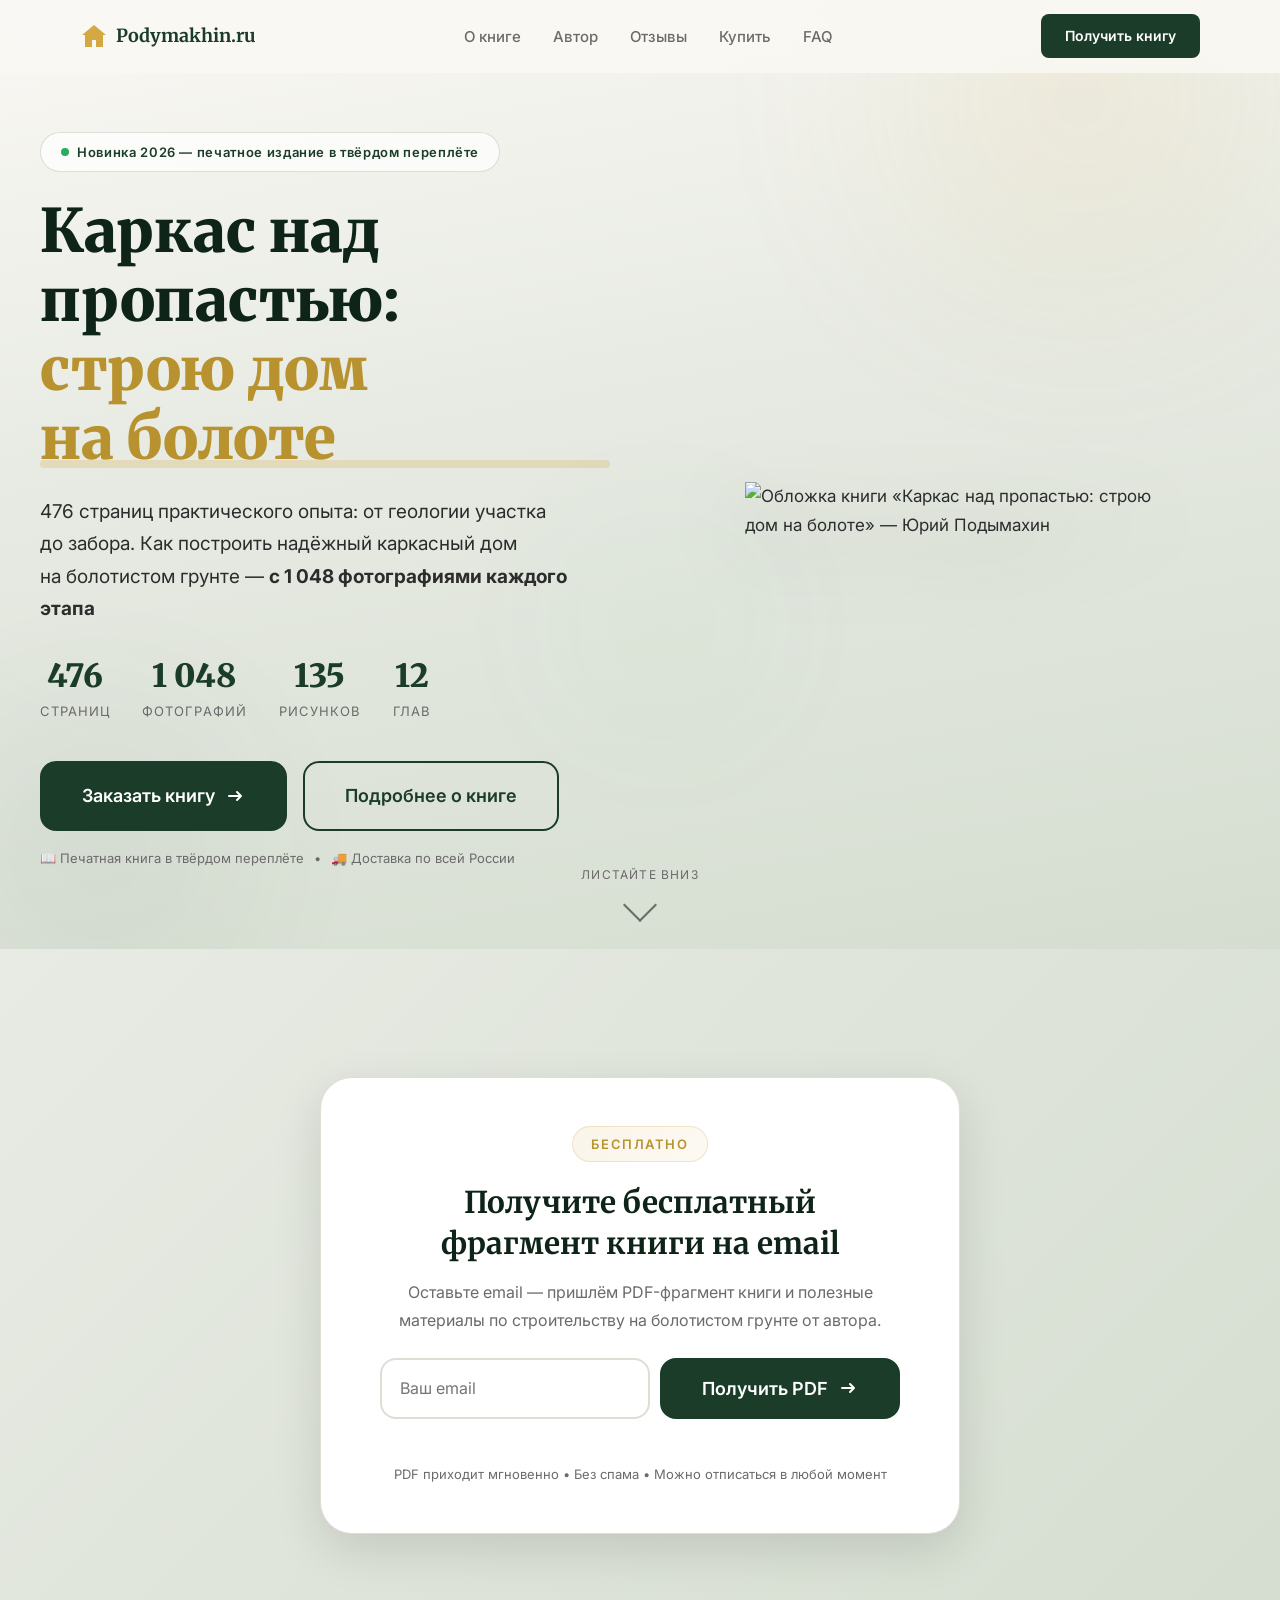
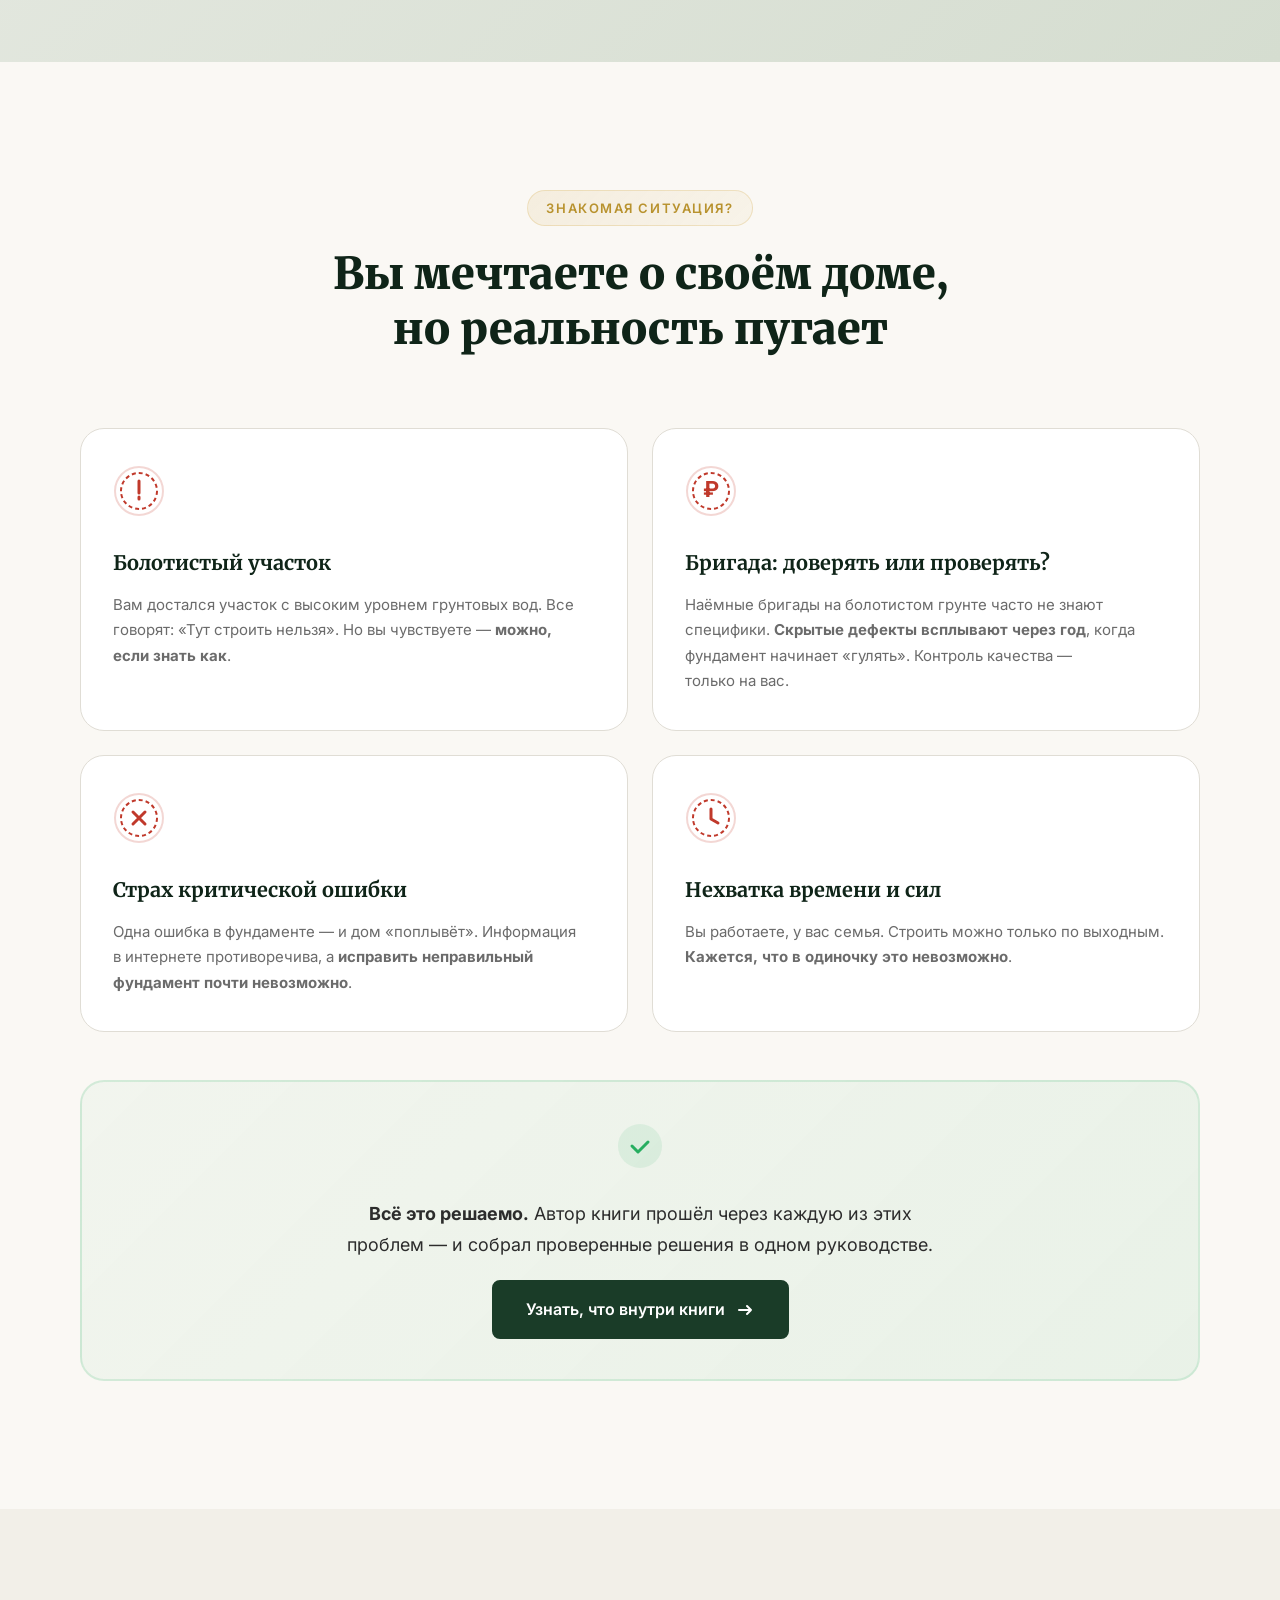
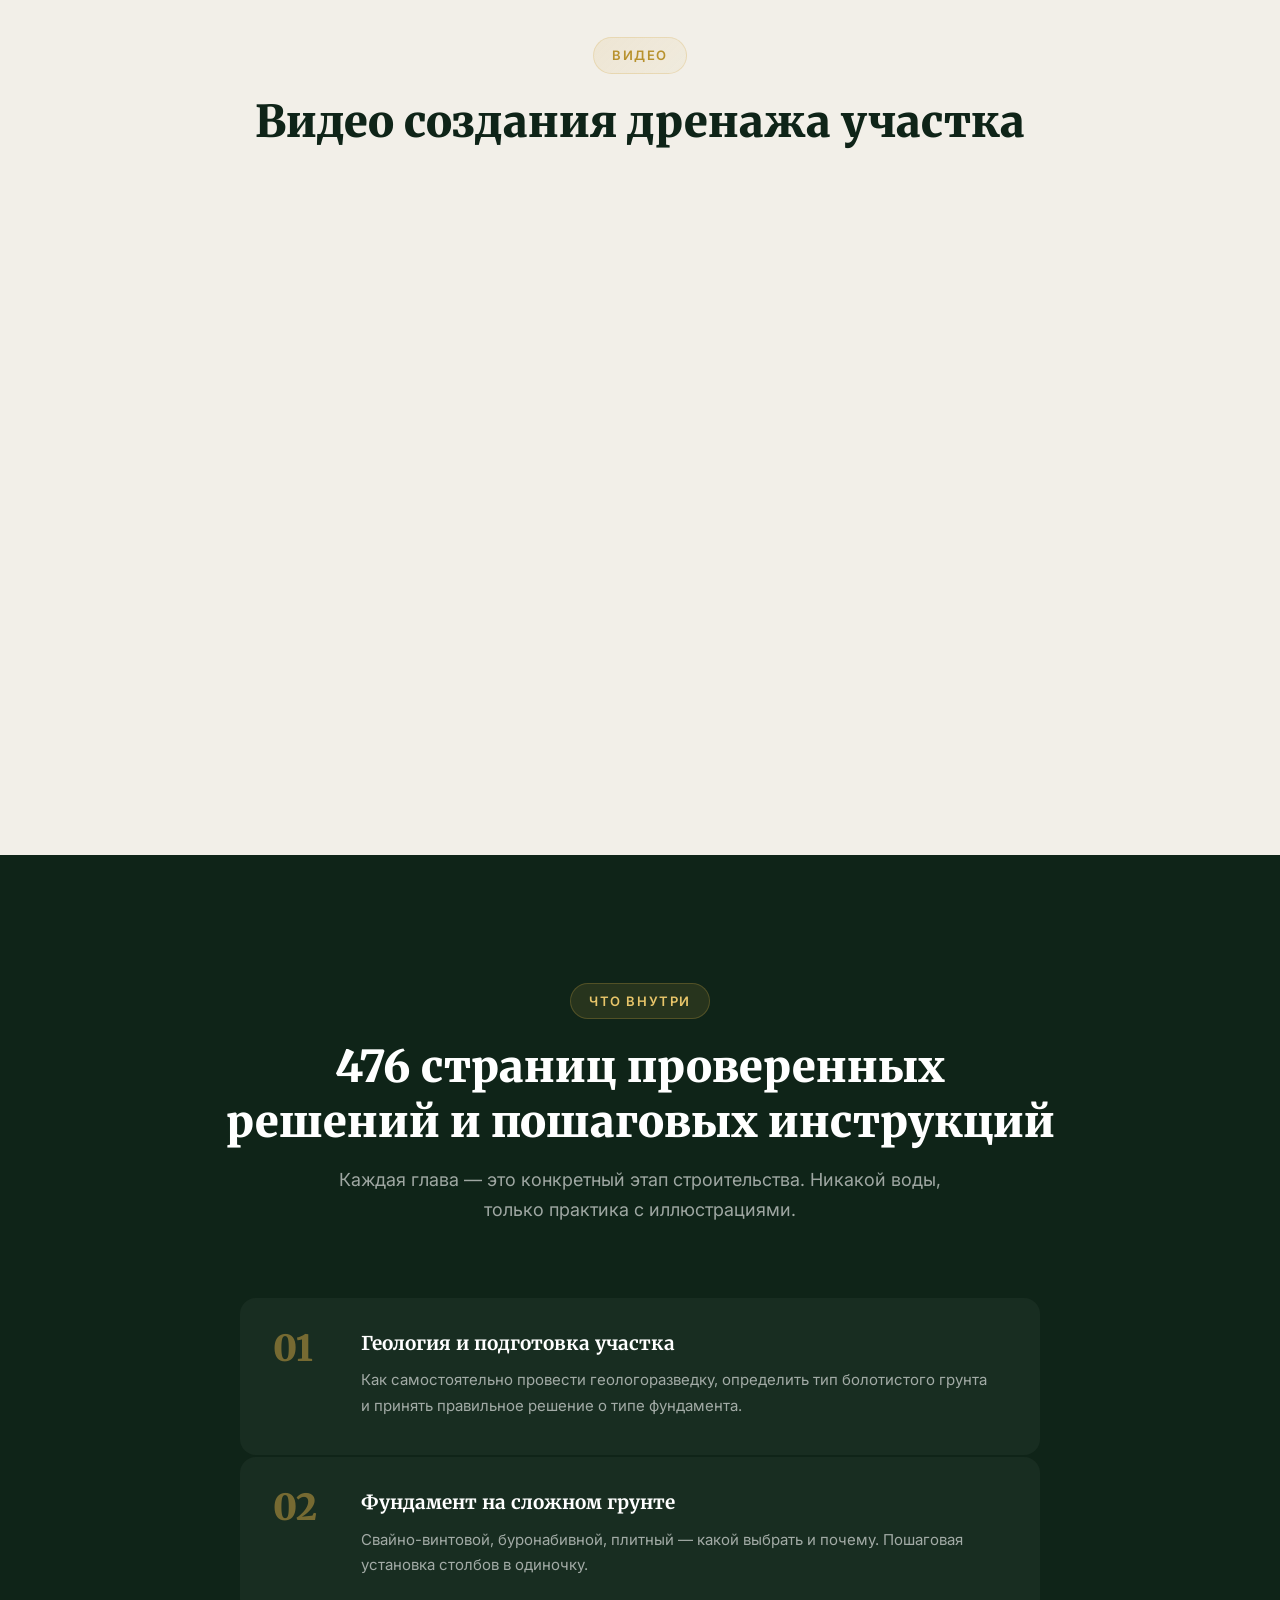
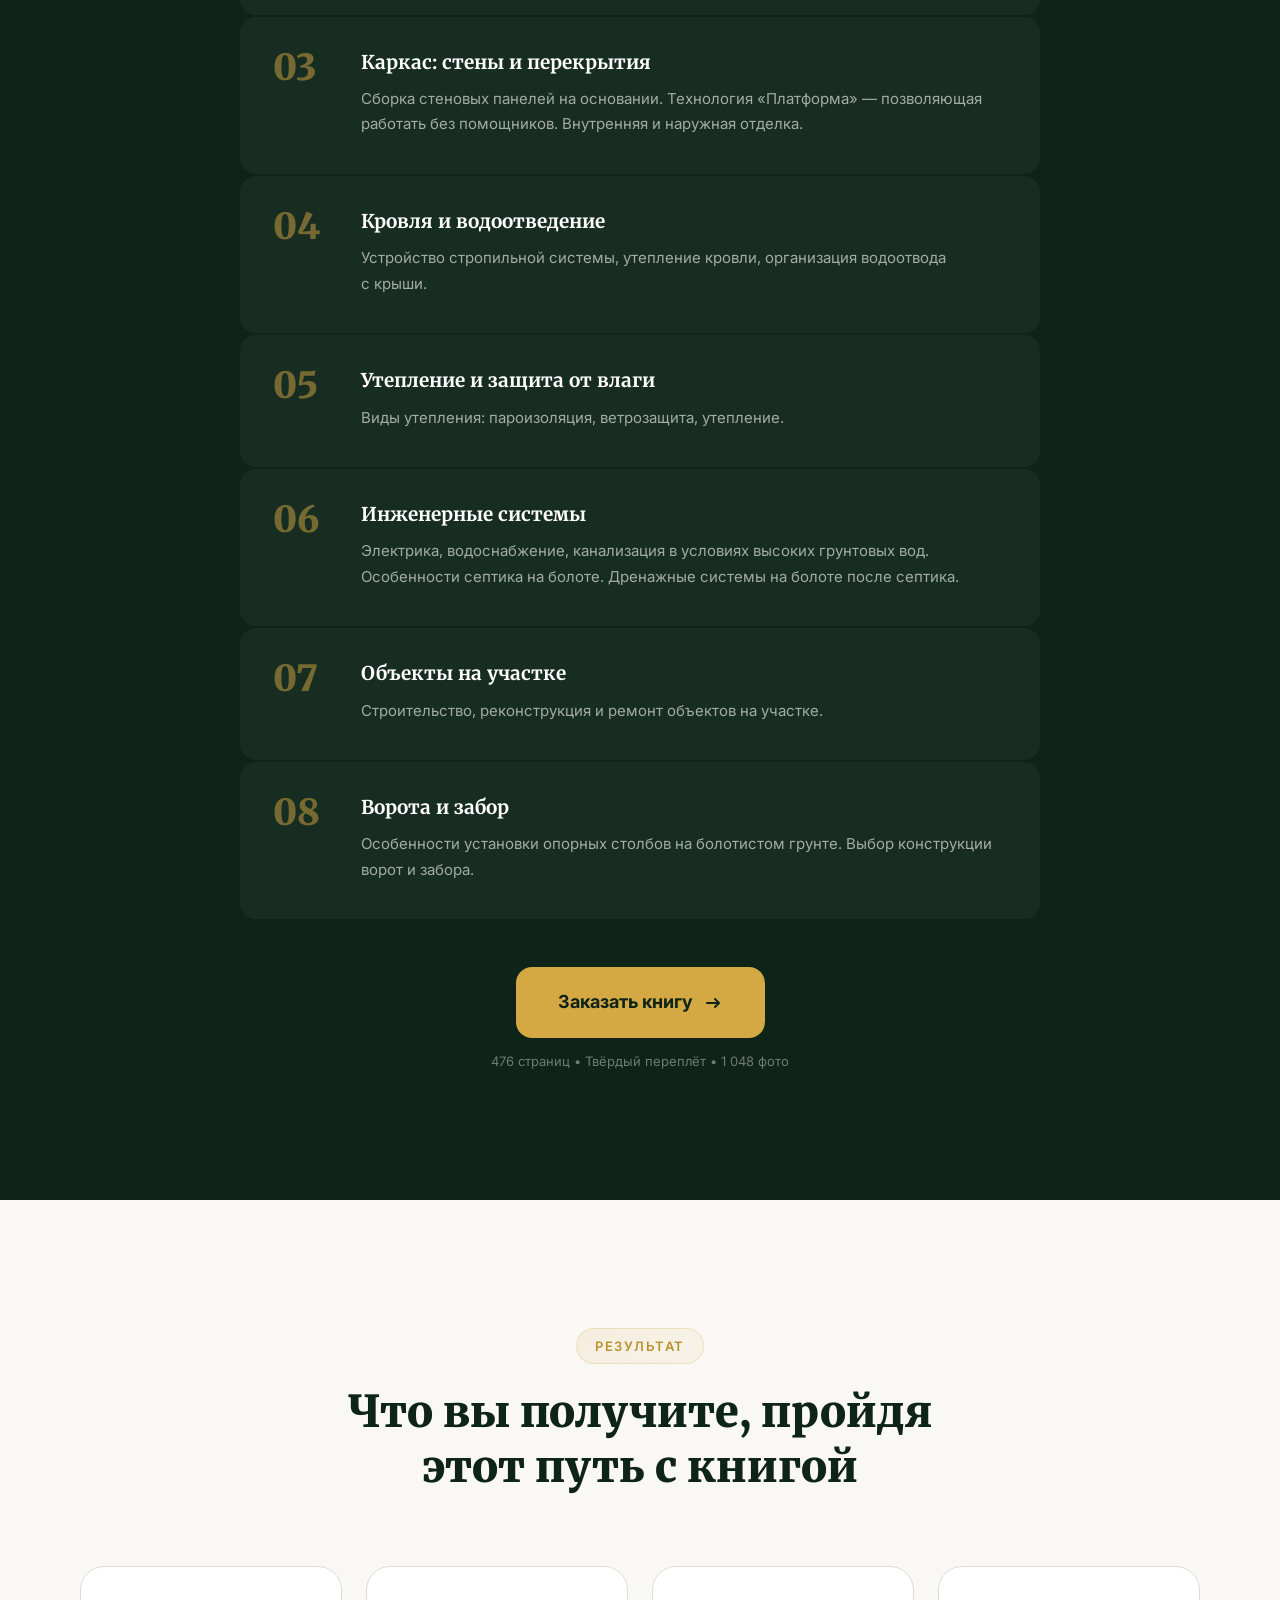
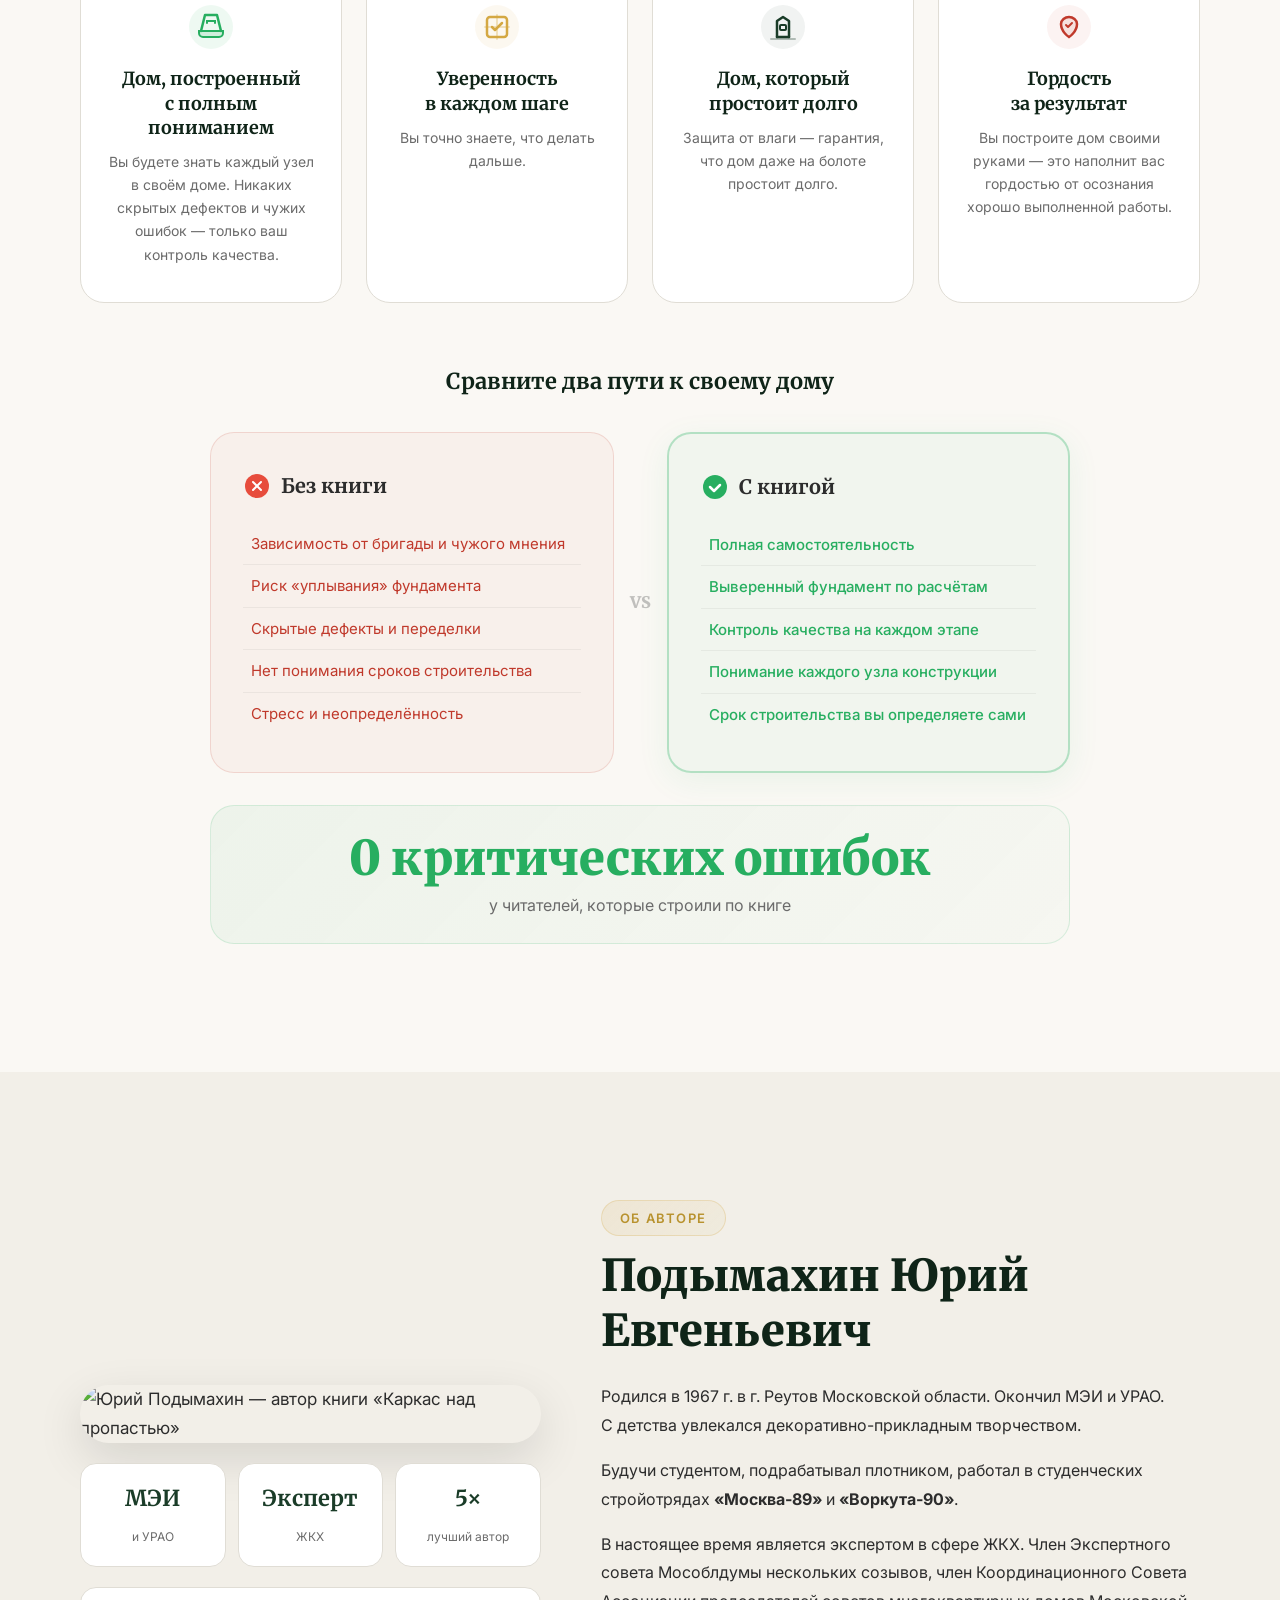
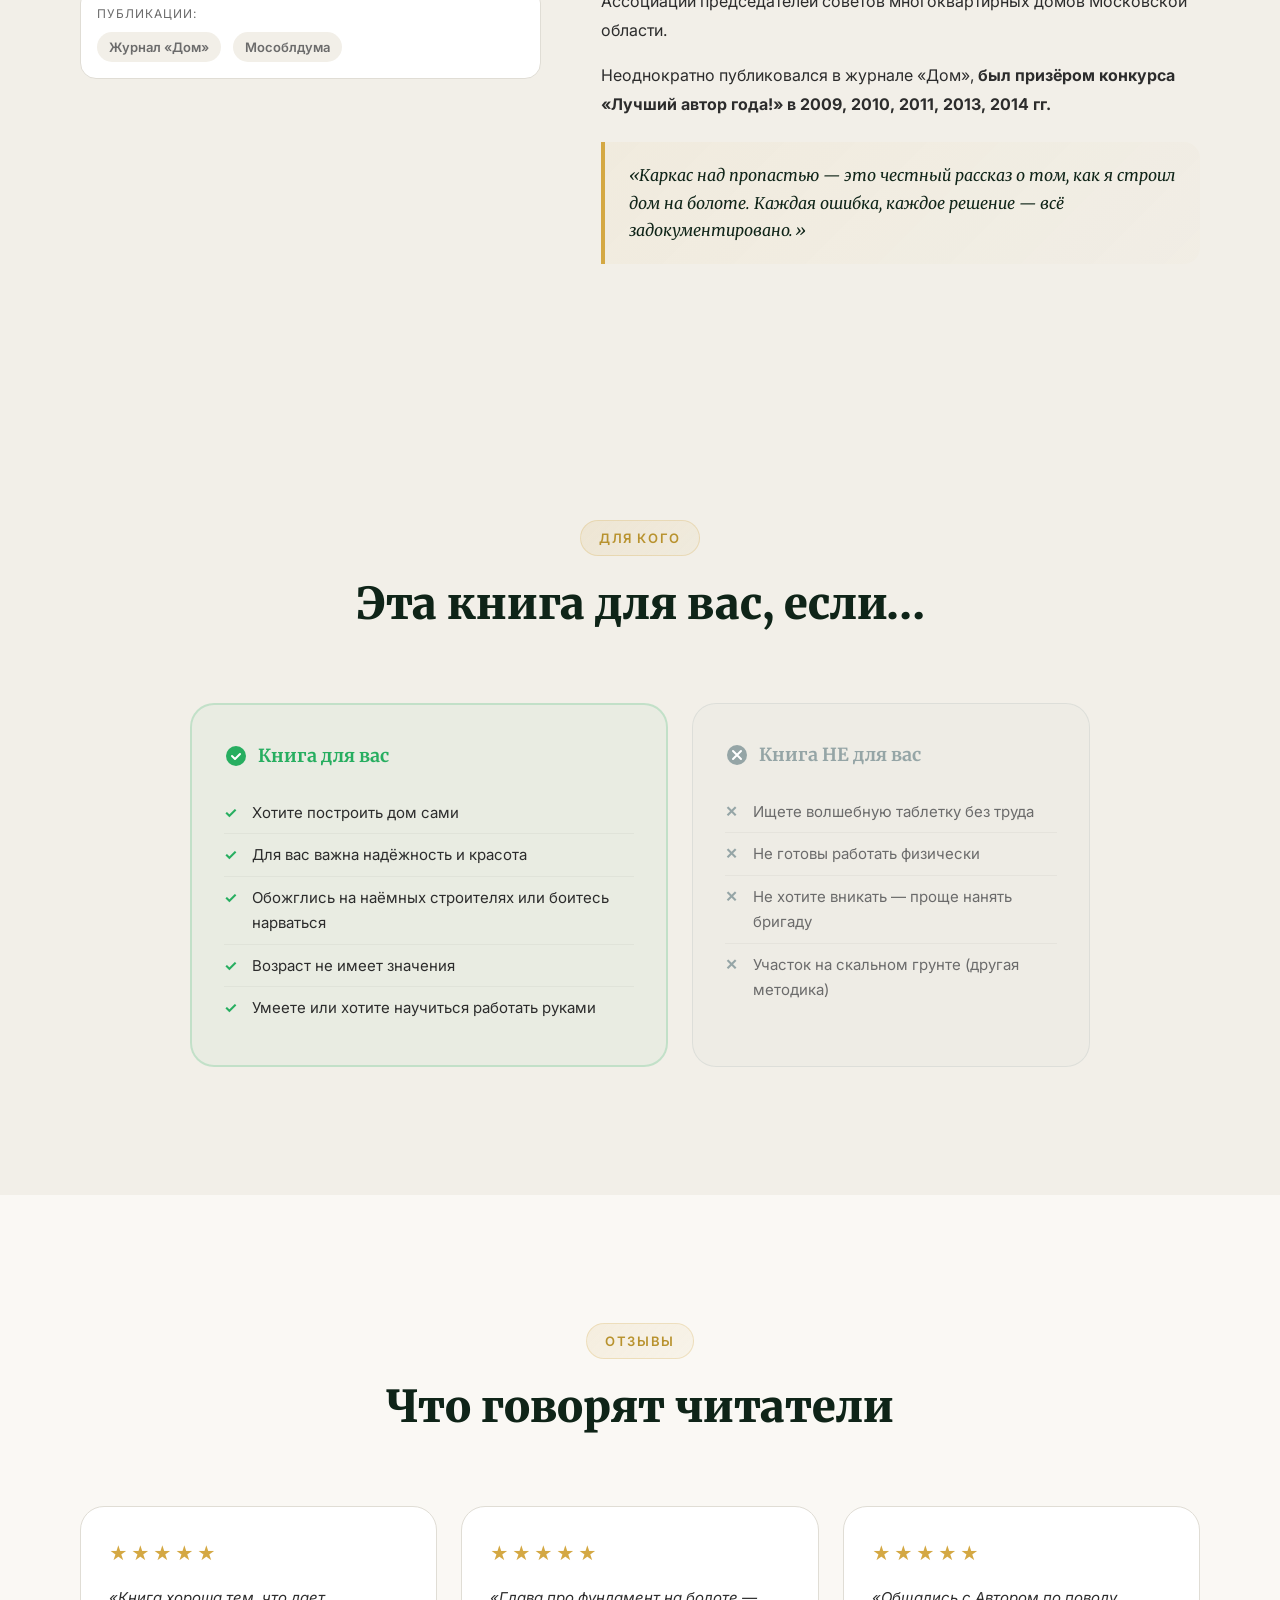
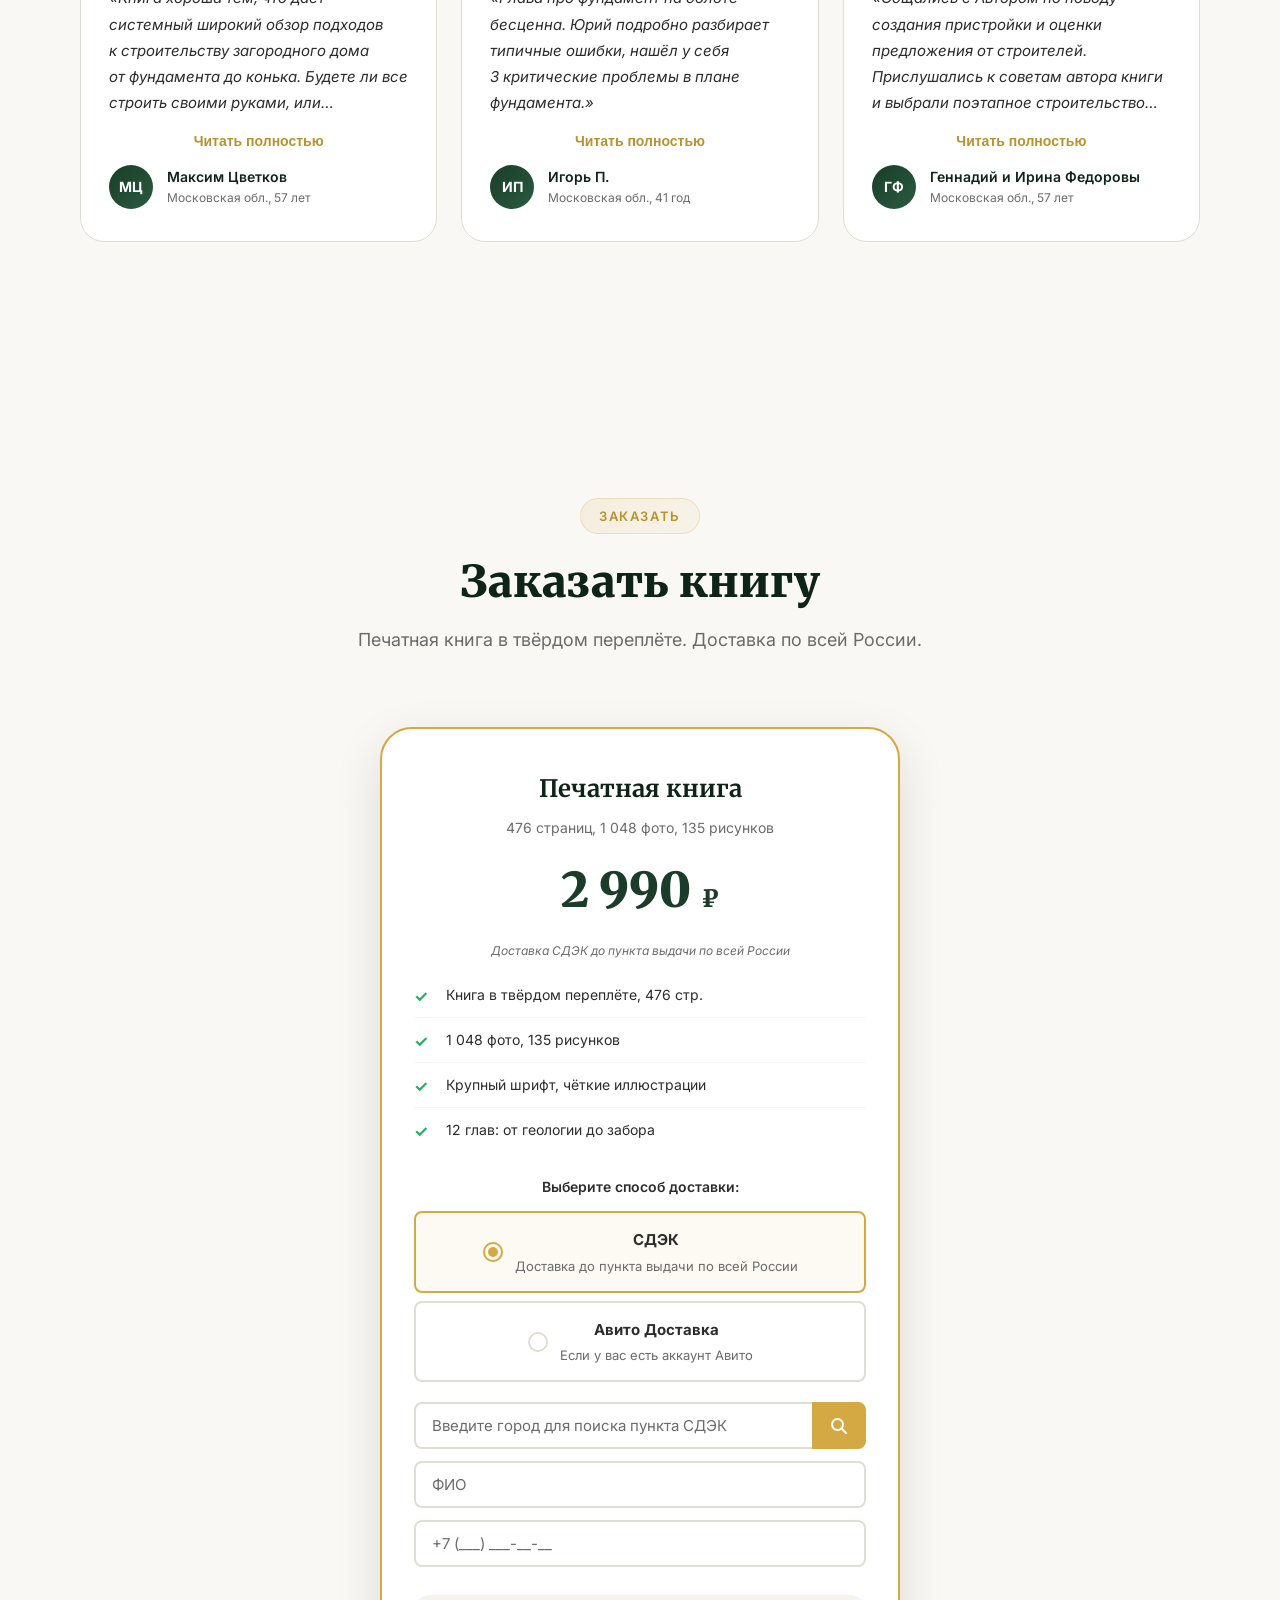
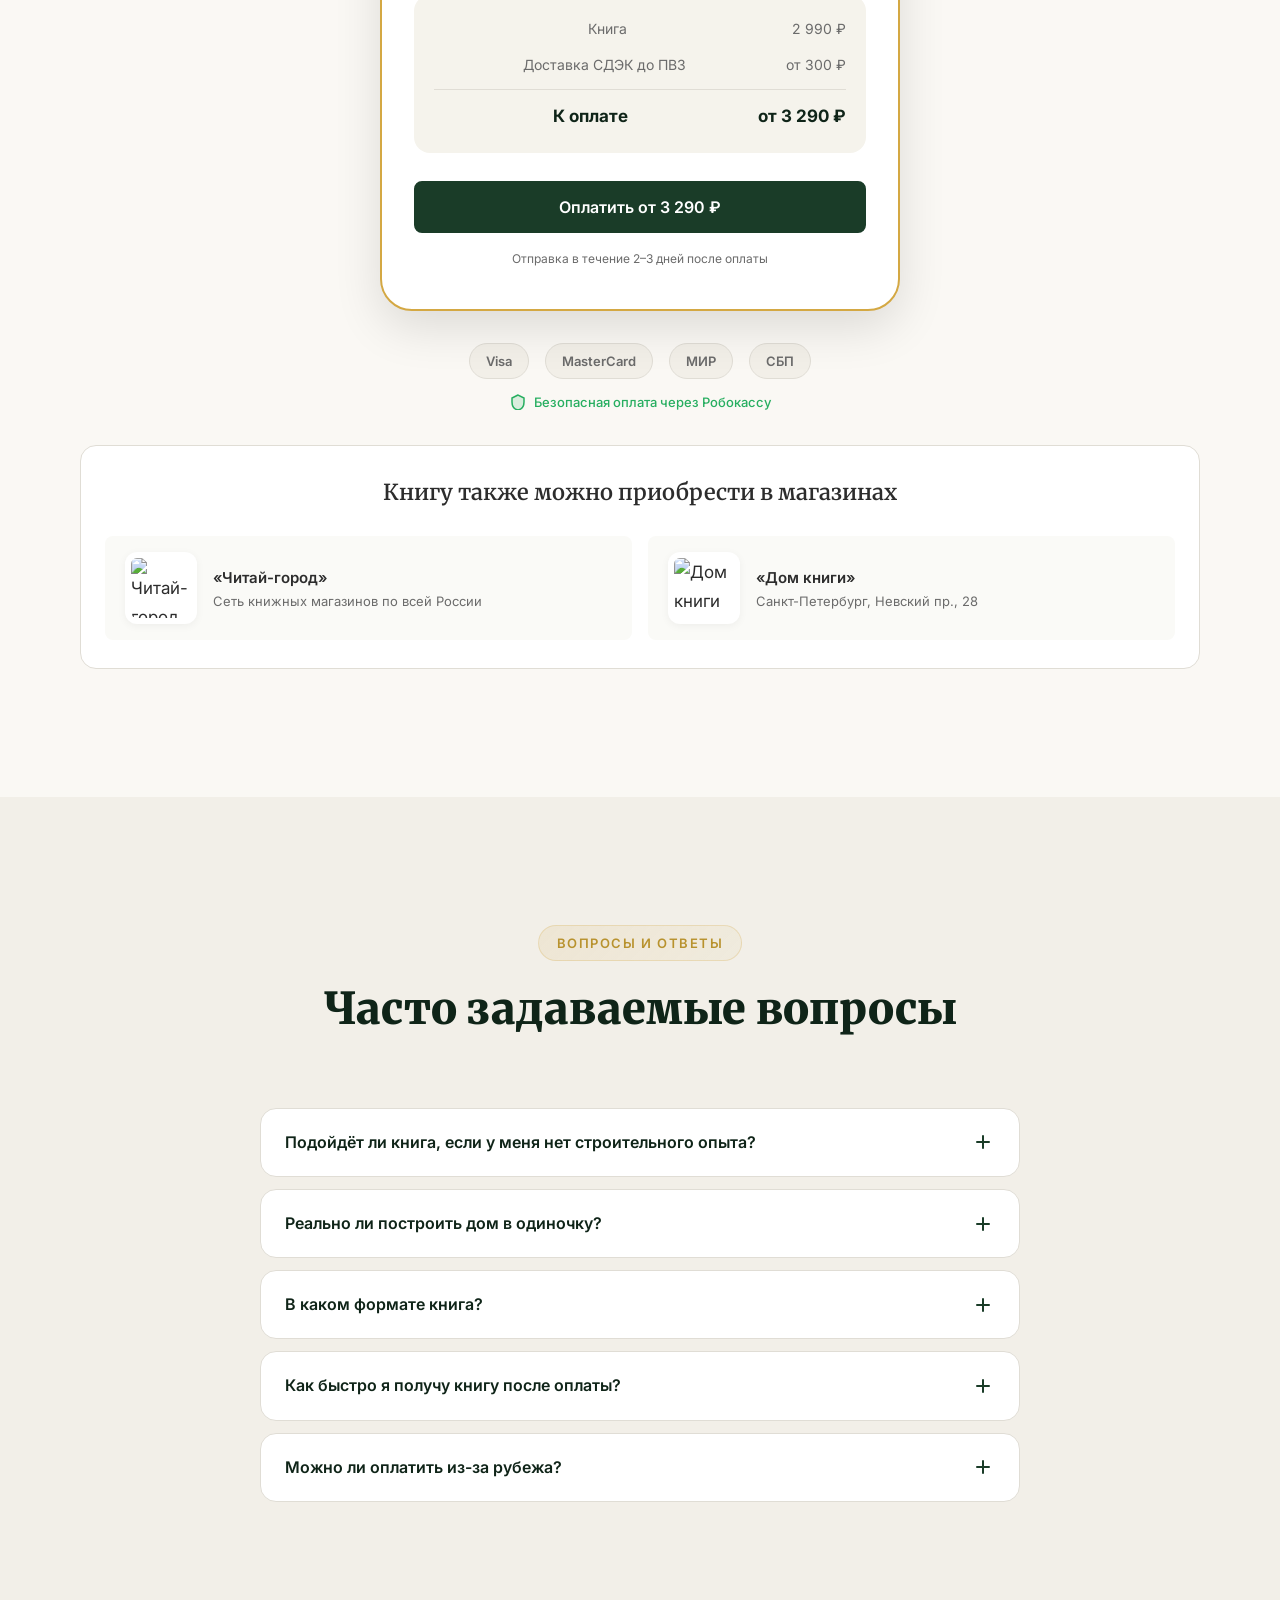
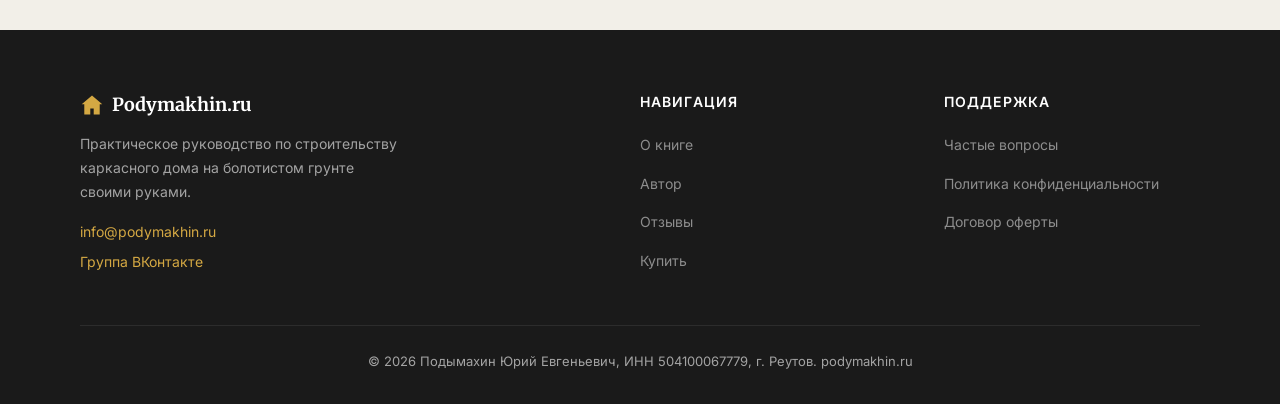
==== index.html @ b1247861 "fix: единый формат «от 3 290 ₽» на кнопке и в sticky CTA до выбора ПВЗ Чтобы не было рассинхрона меж" ====
<!DOCTYPE html>
<html lang="ru">
<head>
    <meta charset="UTF-8">
    <meta name="viewport" content="width=device-width, initial-scale=1.0">
    <title>Каркас над пропастью: строю дом на болоте — Книга Юрия Подымахина</title>
    <meta name="description" content="«Каркас над пропастью: строю дом на болоте» — книга Юрия Подымахина. 476 страниц, 1 048 фото, 135 рисунков. Печатное издание в твёрдом переплёте.">
    <meta name="keywords" content="каркасный дом, строительство на болоте, дом своими руками, фундамент на болоте, свайный фундамент">
    <link rel="canonical" href="https://podymakhin.ru/">

    <!-- Open Graph -->
    <meta property="og:type" content="product">
    <meta property="og:title" content="Каркас над пропастью: строю дом на болоте — Книга Юрия Подымахина">
    <meta property="og:description" content="476 страниц пошаговых инструкций, 1 048 фото и 135 рисунков. От фундамента до забора. Печатное издание в твёрдом переплёте.">
    <meta property="og:url" content="https://podymakhin.ru/">
    <meta property="og:locale" content="ru_RU">
    <meta property="og:site_name" content="Podymakhin.ru">
    <meta property="product:price:amount" content="2990">
    <meta property="product:price:currency" content="RUB">

    <!-- Favicon -->
    <link rel="icon" type="image/svg+xml" href="data:image/svg+xml,<svg xmlns='http://www.w3.org/2000/svg' viewBox='0 0 100 100'><text y='.9em' font-size='90'>🏠</text></svg>">

    <!-- Preconnect -->
    <link rel="preconnect" href="https://fonts.googleapis.com">
    <link rel="preconnect" href="https://fonts.gstatic.com" crossorigin>
    <link href="https://fonts.googleapis.com/css2?family=Merriweather:wght@400;700;900&family=Inter:wght@400;500;600;700&display=swap" rel="stylesheet">

    <link rel="stylesheet" href="styles.css">

    <!-- JSON-LD Structured Data -->
    <script type="application/ld+json">
    {
        "@context": "https://schema.org",
        "@type": "Book",
        "name": "Каркас над пропастью: строю дом на болоте",
        "author": {"@type": "Person", "name": "Подымахин Юрий Евгеньевич"},
        "description": "Пошаговое руководство по строительству каркасного дома на болотистом грунте в одиночку",
        "numberOfPages": 476,
        "inLanguage": "ru",
        "offers": {
            "@type": "Offer",
            "price": "2990",
            "priceCurrency": "RUB",
            "availability": "https://schema.org/InStock"
        }
    }
    </script>
    <script type="application/ld+json">
    {
        "@context": "https://schema.org",
        "@type": "FAQPage",
        "mainEntity": [
            {"@type": "Question", "name": "Подойдёт ли книга, если у меня нет строительного опыта?", "acceptedAnswer": {"@type": "Answer", "text": "Да, автор сам не имеет строительного образования. Каждый этап описан с иллюстрациями, размерами и пояснениями."}},
            {"@type": "Question", "name": "Реально ли построить дом в одиночку?", "acceptedAnswer": {"@type": "Answer", "text": "Да. Для самых тяжёлых этапов желательно позвать 1–2 помощников. Авторские наработки и опыт позволяют выполнить практически все работы самостоятельно."}},
            {"@type": "Question", "name": "В каком формате книга?", "acceptedAnswer": {"@type": "Answer", "text": "Книга в твёрдом переплёте, максимально иллюстрирована по этапам работ — шрифт крупный, иллюстрации чёткие. Всё наглядно и удобно."}},
            {"@type": "Question", "name": "Как быстро я получу книгу?", "acceptedAnswer": {"@type": "Answer", "text": "После оплаты заказ будет сформирован и отправлен в течение 2–3 дней транспортной компанией."}}
        ]
    }
    </script>

    <!-- Yandex.Metrika counter -->
    <script type="text/javascript">
        (function(m,e,t,r,i,k,a){
            m[i]=m[i]||function(){(m[i].a=m[i].a||[]).push(arguments)};
            m[i].l=1*new Date();
            for (var j = 0; j < document.scripts.length; j++) {if (document.scripts[j].src === r) { return; }}
            k=e.createElement(t),a=e.getElementsByTagName(t)[0],k.async=1,k.src=r,a.parentNode.insertBefore(k,a)
        })(window, document,'script','https://mc.yandex.ru/metrika/tag.js?id=108704155', 'ym');

        ym(108704155, 'init', {ssr:true, webvisor:true, clickmap:true, ecommerce:"dataLayer", referrer: document.referrer, url: location.href, accurateTrackBounce:true, trackLinks:true});
    </script>
    <noscript><div><img src="https://mc.yandex.ru/watch/108704155" style="position:absolute; left:-9999px;" alt="" /></div></noscript>
    <!-- /Yandex.Metrika counter -->
</head>
<body>
    <!-- Skip to content (accessibility) -->
    <a href="#hero" class="skip-link">Перейти к содержимому</a>

    <!-- Scroll progress bar -->
    <div class="scroll-progress" id="scrollProgress" aria-hidden="true"></div>

    <!-- ===== НАВИГАЦИЯ ===== -->
    <nav class="nav" id="nav" role="navigation" aria-label="Основная навигация">
        <div class="nav__container">
            <a href="#hero" class="nav__logo" aria-label="На главную">
                <svg class="nav__logo-icon" width="28" height="28" viewBox="0 0 28 28" fill="none" aria-hidden="true"><path d="M14 3L2 13h3v12h7v-7h4v7h7V13h3L14 3z" fill="#d4a843"/></svg>
                Podymakhin.ru
            </a>
            <ul class="nav__links">
                <li><a href="#about-book">О книге</a></li>
                <li><a href="#author">Автор</a></li>
                <li><a href="#reviews">Отзывы</a></li>
                <li><a href="#pricing">Купить</a></li>
                <li><a href="#faq">FAQ</a></li>
            </ul>
            <a href="#pricing" class="nav__cta">Получить книгу</a>
            <button class="nav__burger" id="burger" aria-label="Открыть меню" aria-expanded="false">
                <span></span><span></span><span></span>
            </button>
        </div>
        <div class="nav__mobile" id="mobileMenu" role="menu">
            <ul>
                <li><a href="#about-book" role="menuitem">О книге</a></li>
                <li><a href="#author" role="menuitem">Автор</a></li>
                <li><a href="#reviews" role="menuitem">Отзывы</a></li>
                <li><a href="#pricing" role="menuitem">Купить</a></li>
                <li><a href="#faq" role="menuitem">FAQ</a></li>
                <li><a href="#pricing" class="nav__mobile-cta" role="menuitem">Получить книгу</a></li>
            </ul>
        </div>
    </nav>

    <!-- ===== HERO ===== -->
    <section class="hero" id="hero">
        <div class="hero__bg-shapes" aria-hidden="true">
            <div class="hero__blob hero__blob--1"></div>
            <div class="hero__blob hero__blob--2"></div>
            <div class="hero__blob hero__blob--3"></div>
        </div>
        <div class="container hero__grid">
            <div class="hero__content" data-animate="fade-right">
                <div class="hero__badge">
                    <span class="hero__badge-dot"></span>
                    Новинка 2026 &mdash; печатное издание в&nbsp;твёрдом переплёте
                </div>
                <h1 class="hero__title">
                    Каркас над<br>пропастью:<br>
                    <span class="hero__title--accent">строю дом на&nbsp;болоте</span>
                </h1>
                <p class="hero__subtitle">
                    476&nbsp;страниц практического опыта: от&nbsp;геологии участка
                    до&nbsp;забора. Как&nbsp;построить надёжный каркасный дом
                    на&nbsp;болотистом грунте &mdash;
                    <strong>с&nbsp;1&nbsp;048&nbsp;фотографиями каждого этапа</strong>
                </p>
                <div class="hero__stats">
                    <div class="hero__stat">
                        <span class="hero__stat-number">476</span>
                        <span class="hero__stat-label">страниц</span>
                    </div>
                    <div class="hero__stat">
                        <span class="hero__stat-number">1&nbsp;048</span>
                        <span class="hero__stat-label">фотографий</span>
                    </div>
                    <div class="hero__stat">
                        <span class="hero__stat-number">135</span>
                        <span class="hero__stat-label">рисунков</span>
                    </div>
                    <div class="hero__stat">
                        <span class="hero__stat-number">12</span>
                        <span class="hero__stat-label">глав</span>
                    </div>
                </div>
                <div class="hero__actions">
                    <a href="#pricing" class="btn btn--primary btn--lg btn--pulse">
                        Заказать книгу
                        <svg class="btn__arrow" width="20" height="20" viewBox="0 0 20 20" fill="none" aria-hidden="true"><path d="M4 10h12m0 0l-4-4m4 4l-4 4" stroke="currentColor" stroke-width="2" stroke-linecap="round" stroke-linejoin="round"/></svg>
                    </a>
                    <a href="#about-book" class="btn btn--ghost btn--lg">Подробнее о книге</a>
                </div>
                <div class="hero__micro">
                    <span>&#128214; Печатная книга в&nbsp;твёрдом переплёте</span>
                    <span>&bull;</span>
                    <span>&#128666; Доставка по&nbsp;всей России</span>
                </div>
            </div>
            <div class="hero__book" data-animate="fade-left">
                <img src="book-3d.png" alt="Обложка книги «Каркас над пропастью: строю дом на болоте» — Юрий Подымахин" class="hero__book-img">
            </div>
        </div>
        <a href="#free-chapter" class="hero__scroll-indicator" aria-label="Листайте вниз">
            <span>Листайте вниз</span>
            <div class="scroll-arrow"></div>
        </a>
    </section>

    <!-- ===== БЕСПЛАТНЫЙ ФРАГМЕНТ (Lead Magnet) ===== -->
    <section class="free-chapter" id="free-chapter">
        <div class="container">
            <div class="free-chapter__card" data-animate="fade-up">
                <div class="free-chapter__content">
                    <span class="section-tag">Бесплатно</span>
                    <h2 class="free-chapter__title">Получите бесплатный<br>фрагмент книги на&nbsp;email</h2>
                    <p class="free-chapter__text">Оставьте email &mdash; пришлём PDF-фрагмент книги и&nbsp;полезные материалы по&nbsp;строительству на&nbsp;болотистом грунте от&nbsp;автора.</p>
                    <form class="subscribe-form" id="subscribeForm" action="/subscribe.php" method="POST" novalidate>
                        <div class="subscribe-form__row">
                            <input type="email" name="email" placeholder="Ваш email" required class="subscribe-form__input" id="subscribeEmail" autocomplete="email">
                            <button type="submit" class="btn btn--primary btn--lg" id="subscribeBtn">
                                Получить PDF
                                <svg class="btn__arrow" width="20" height="20" viewBox="0 0 20 20" fill="none" aria-hidden="true"><path d="M4 10h12m0 0l-4-4m4 4l-4 4" stroke="currentColor" stroke-width="2" stroke-linecap="round" stroke-linejoin="round"/></svg>
                            </button>
                        </div>
                        <span class="subscribe-form__error" id="subscribeError"></span>
                    </form>
                    <div class="subscribe-success" id="subscribeSuccess" style="display:none;">
                        <span class="subscribe-success__icon">&#10003;</span>
                        <div>
                            <strong>Готово!</strong>
                            <p>PDF-фрагмент отправлен на&nbsp;ваш email. Проверьте папку &laquo;Входящие&raquo; (или &laquo;Спам&raquo;) в&nbsp;течение пары минут.</p>
                        </div>
                    </div>
                    <p class="free-chapter__note">PDF приходит мгновенно &bull; Без&nbsp;спама &bull; Можно отписаться в&nbsp;любой момент</p>
                </div>
            </div>
        </div>
    </section>


    <!-- ===== ПРОБЛЕМЫ / БОЛИ ===== -->
    <section class="problems" id="problems">
        <div class="container">
            <div class="section-header" data-animate="fade-up">
                <span class="section-tag">Знакомая ситуация?</span>
                <h2 class="section-title">Вы мечтаете о своём доме,<br>но реальность пугает</h2>
            </div>
            <div class="problems__grid">
                <div class="problem-card" data-animate="fade-up" data-delay="0">
                    <div class="problem-card__icon">
                        <svg width="52" height="52" viewBox="0 0 52 52" fill="none" aria-hidden="true"><circle cx="26" cy="26" r="24" stroke="#c0392b" stroke-width="2" opacity="0.2"/><circle cx="26" cy="26" r="18" stroke="#c0392b" stroke-width="2" stroke-dasharray="4 3"/><path d="M26 16v12M26 32v2" stroke="#c0392b" stroke-width="3" stroke-linecap="round"/></svg>
                    </div>
                    <h3 class="problem-card__title">Болотистый участок</h3>
                    <p class="problem-card__text">Вам достался участок с&nbsp;высоким уровнем грунтовых вод. Все говорят: &laquo;Тут строить нельзя&raquo;. Но&nbsp;вы чувствуете &mdash; <strong>можно, если&nbsp;знать как</strong>.</p>
                </div>
                <div class="problem-card" data-animate="fade-up" data-delay="100">
                    <div class="problem-card__icon">
                        <svg width="52" height="52" viewBox="0 0 52 52" fill="none" aria-hidden="true"><circle cx="26" cy="26" r="24" stroke="#c0392b" stroke-width="2" opacity="0.2"/><circle cx="26" cy="26" r="18" stroke="#c0392b" stroke-width="2" stroke-dasharray="4 3"/><text x="26" y="32" text-anchor="middle" fill="#c0392b" font-size="22" font-weight="bold">&#8381;</text></svg>
                    </div>
                    <h3 class="problem-card__title">Бригада: доверять или&nbsp;проверять?</h3>
                    <p class="problem-card__text">Наёмные бригады на&nbsp;болотистом грунте часто не&nbsp;знают специфики. <strong>Скрытые дефекты всплывают через&nbsp;год</strong>, когда фундамент начинает &laquo;гулять&raquo;. Контроль качества &mdash; только&nbsp;на&nbsp;вас.</p>
                </div>
                <div class="problem-card" data-animate="fade-up" data-delay="200">
                    <div class="problem-card__icon">
                        <svg width="52" height="52" viewBox="0 0 52 52" fill="none" aria-hidden="true"><circle cx="26" cy="26" r="24" stroke="#c0392b" stroke-width="2" opacity="0.2"/><circle cx="26" cy="26" r="18" stroke="#c0392b" stroke-width="2" stroke-dasharray="4 3"/><path d="M20 20l12 12M32 20L20 32" stroke="#c0392b" stroke-width="3" stroke-linecap="round"/></svg>
                    </div>
                    <h3 class="problem-card__title">Страх критической ошибки</h3>
                    <p class="problem-card__text">Одна ошибка в&nbsp;фундаменте &mdash; и&nbsp;дом &laquo;поплывёт&raquo;. Информация в&nbsp;интернете противоречива, а&nbsp;<strong>исправить неправильный фундамент почти невозможно</strong>.</p>
                </div>
                <div class="problem-card" data-animate="fade-up" data-delay="300">
                    <div class="problem-card__icon">
                        <svg width="52" height="52" viewBox="0 0 52 52" fill="none" aria-hidden="true"><circle cx="26" cy="26" r="24" stroke="#c0392b" stroke-width="2" opacity="0.2"/><circle cx="26" cy="26" r="18" stroke="#c0392b" stroke-width="2" stroke-dasharray="4 3"/><path d="M26 17v10l7 4" stroke="#c0392b" stroke-width="3" stroke-linecap="round" stroke-linejoin="round"/></svg>
                    </div>
                    <h3 class="problem-card__title">Нехватка времени и сил</h3>
                    <p class="problem-card__text">Вы работаете, у&nbsp;вас семья. Строить можно только по&nbsp;выходным. <strong>Кажется, что в&nbsp;одиночку это невозможно</strong>.</p>
                </div>
            </div>
            <div class="problems__bridge" data-animate="fade-up">
                <div class="problems__bridge-icon">
                    <svg width="48" height="48" viewBox="0 0 48 48" fill="none" aria-hidden="true"><circle cx="24" cy="24" r="22" fill="#27ae60" opacity="0.1"/><path d="M16 24l6 6 10-10" stroke="#27ae60" stroke-width="3" stroke-linecap="round" stroke-linejoin="round"/></svg>
                </div>
                <p class="problems__bridge-text">
                    <strong>Всё это решаемо.</strong> Автор книги прошёл через каждую из&nbsp;этих проблем &mdash;
                    и&nbsp;собрал проверенные решения в&nbsp;одном руководстве.
                </p>
                <a href="#about-book" class="btn btn--primary">Узнать, что внутри книги
                    <svg class="btn__arrow" width="20" height="20" viewBox="0 0 20 20" fill="none" aria-hidden="true"><path d="M4 10h12m0 0l-4-4m4 4l-4 4" stroke="currentColor" stroke-width="2" stroke-linecap="round" stroke-linejoin="round"/></svg>
                </a>
            </div>
        </div>
    </section>

    <!-- ===== ВИДЕО-ПРЕВЬЮ ===== -->
    <section class="video-section" id="video">
        <div class="container">
            <div class="section-header" data-animate="fade-up">
                <span class="section-tag">Видео</span>
                <h2 class="section-title">Видео создания дренажа участка</h2>
            </div>
            <div class="video-section__player" data-animate="fade-up">
                <div class="video-embed">
                    <iframe src="https://rutube.ru/play/embed/e319eb6036d384ffcee483c304d77b89/?autoplay=0" frameBorder="0" allow="clipboard-write" webkitAllowFullScreen mozallowfullscreen allowFullScreen></iframe>
                </div>
            </div>
        </div>
    </section>

    <!-- ===== О КНИГЕ ===== -->
    <section class="about-book" id="about-book">
        <div class="container">
            <div class="section-header" data-animate="fade-up">
                <span class="section-tag">Что внутри</span>
                <h2 class="section-title">476&nbsp;страниц проверенных<br>решений и&nbsp;пошаговых инструкций</h2>
                <p class="section-desc">Каждая глава &mdash; это конкретный этап строительства. Никакой воды, только практика с&nbsp;иллюстрациями.</p>
            </div>
            <div class="chapters">
                <div class="chapter" data-animate="fade-up" data-delay="0">
                    <div class="chapter__number">01</div>
                    <div class="chapter__content">
                        <h3 class="chapter__title">Геология и подготовка участка</h3>
                        <p class="chapter__text">Как самостоятельно провести геологоразведку, определить тип болотистого грунта и&nbsp;принять правильное решение о&nbsp;типе фундамента.</p>
                    </div>
                </div>
                <div class="chapter" data-animate="fade-up" data-delay="50">
                    <div class="chapter__number">02</div>
                    <div class="chapter__content">
                        <h3 class="chapter__title">Фундамент на сложном грунте</h3>
                        <p class="chapter__text">Свайно-винтовой, буронабивной, плитный &mdash; какой выбрать и&nbsp;почему. Пошаговая установка столбов в&nbsp;одиночку.</p>
                    </div>
                </div>
                <div class="chapter" data-animate="fade-up" data-delay="100">
                    <div class="chapter__number">03</div>
                    <div class="chapter__content">
                        <h3 class="chapter__title">Каркас: стены и перекрытия</h3>
                        <p class="chapter__text">Сборка стеновых панелей на&nbsp;основании. Технология &laquo;Платформа&raquo; &mdash; позволяющая работать без&nbsp;помощников. Внутренняя и&nbsp;наружная отделка.</p>
                    </div>
                </div>
                <div class="chapter" data-animate="fade-up" data-delay="150">
                    <div class="chapter__number">04</div>
                    <div class="chapter__content">
                        <h3 class="chapter__title">Кровля и водоотведение</h3>
                        <p class="chapter__text">Устройство стропильной системы, утепление кровли, организация водоотвода с&nbsp;крыши.</p>
                    </div>
                </div>
                <div class="chapter" data-animate="fade-up" data-delay="200">
                    <div class="chapter__number">05</div>
                    <div class="chapter__content">
                        <h3 class="chapter__title">Утепление и защита от влаги</h3>
                        <p class="chapter__text">Виды утепления: пароизоляция, ветрозащита, утепление.</p>
                    </div>
                </div>
                <div class="chapter" data-animate="fade-up" data-delay="250">
                    <div class="chapter__number">06</div>
                    <div class="chapter__content">
                        <h3 class="chapter__title">Инженерные системы</h3>
                        <p class="chapter__text">Электрика, водоснабжение, канализация в&nbsp;условиях высоких грунтовых вод. Особенности септика на&nbsp;болоте. Дренажные системы на&nbsp;болоте после септика.</p>
                    </div>
                </div>
                <div class="chapter" data-animate="fade-up" data-delay="300">
                    <div class="chapter__number">07</div>
                    <div class="chapter__content">
                        <h3 class="chapter__title">Объекты на участке</h3>
                        <p class="chapter__text">Строительство, реконструкция и&nbsp;ремонт объектов на&nbsp;участке.</p>
                    </div>
                </div>
                <div class="chapter" data-animate="fade-up" data-delay="350">
                    <div class="chapter__number">08</div>
                    <div class="chapter__content">
                        <h3 class="chapter__title">Ворота и забор</h3>
                        <p class="chapter__text">Особенности установки опорных столбов на&nbsp;болотистом грунте. Выбор конструкции ворот и&nbsp;забора.</p>
                    </div>
                </div>
            </div>
            <div class="about-book__cta" data-animate="fade-up">
                <a href="#pricing" class="btn btn--accent btn--lg">Заказать книгу
                    <svg class="btn__arrow" width="20" height="20" viewBox="0 0 20 20" fill="none" aria-hidden="true"><path d="M4 10h12m0 0l-4-4m4 4l-4 4" stroke="currentColor" stroke-width="2" stroke-linecap="round" stroke-linejoin="round"/></svg>
                </a>
                <span class="about-book__cta-note">476 страниц &bull; Твёрдый переплёт &bull; 1 048 фото</span>
            </div>
        </div>
    </section>

    <!-- ===== РЕЗУЛЬТАТЫ / ВЫГОДЫ ===== -->
    <section class="benefits" id="benefits">
        <div class="container">
            <div class="section-header" data-animate="fade-up">
                <span class="section-tag">Результат</span>
                <h2 class="section-title">Что вы&nbsp;получите, пройдя<br>этот путь с&nbsp;книгой</h2>
            </div>
            <div class="benefits__grid">
                <div class="benefit" data-animate="fade-up" data-delay="0">
                    <div class="benefit__icon" aria-hidden="true">
                        <svg width="48" height="48" viewBox="0 0 48 48" fill="none"><circle cx="24" cy="24" r="22" fill="rgba(39,174,96,0.08)"/><path d="M14 28l4-16h12l4 16" stroke="#27ae60" stroke-width="2.5" stroke-linecap="round" stroke-linejoin="round"/><path d="M12 28h24v2a4 4 0 01-4 4H16a4 4 0 01-4-4v-2z" fill="rgba(39,174,96,0.15)" stroke="#27ae60" stroke-width="2"/><path d="M20 20v-2h8v2" stroke="#27ae60" stroke-width="2" stroke-linecap="round"/></svg>
                    </div>
                    <h3 class="benefit__title">Дом, построенный<br>с&nbsp;полным пониманием</h3>
                    <p class="benefit__text">Вы будете знать каждый узел в&nbsp;своём доме. Никаких скрытых дефектов и&nbsp;чужих ошибок &mdash; только ваш контроль качества.</p>
                </div>
                <div class="benefit" data-animate="fade-up" data-delay="100">
                    <div class="benefit__icon" aria-hidden="true">
                        <svg width="48" height="48" viewBox="0 0 48 48" fill="none"><circle cx="24" cy="24" r="22" fill="rgba(212,168,67,0.08)"/><path d="M24 12v24M12 24h24" stroke="#d4a843" stroke-width="2" stroke-linecap="round" opacity="0.3"/><rect x="14" y="14" width="20" height="20" rx="3" stroke="#d4a843" stroke-width="2.5"/><path d="M19 24l3 3 7-7" stroke="#d4a843" stroke-width="2.5" stroke-linecap="round" stroke-linejoin="round"/></svg>
                    </div>
                    <h3 class="benefit__title">Уверенность<br>в&nbsp;каждом шаге</h3>
                    <p class="benefit__text">Вы&nbsp;точно знаете, что делать дальше.</p>
                </div>
                <div class="benefit" data-animate="fade-up" data-delay="200">
                    <div class="benefit__icon" aria-hidden="true">
                        <svg width="48" height="48" viewBox="0 0 48 48" fill="none"><circle cx="24" cy="24" r="22" fill="rgba(26,60,40,0.06)"/><path d="M18 34V18l6-4 6 4v16" stroke="#1a3c28" stroke-width="2.5" stroke-linecap="round" stroke-linejoin="round"/><path d="M18 34h12" stroke="#1a3c28" stroke-width="2.5" stroke-linecap="round"/><rect x="21" y="22" width="6" height="5" rx="1" stroke="#1a3c28" stroke-width="2"/><path d="M12 36h24" stroke="#1a3c28" stroke-width="2" stroke-linecap="round" opacity="0.3"/></svg>
                    </div>
                    <h3 class="benefit__title">Дом, который<br>простоит долго</h3>
                    <p class="benefit__text">Защита от&nbsp;влаги &mdash; гарантия, что дом даже на&nbsp;болоте простоит долго.</p>
                </div>
                <div class="benefit" data-animate="fade-up" data-delay="300">
                    <div class="benefit__icon" aria-hidden="true">
                        <svg width="48" height="48" viewBox="0 0 48 48" fill="none"><circle cx="24" cy="24" r="22" fill="rgba(192,57,43,0.06)"/><path d="M24 14c-4 0-8 3-8 7 0 8 8 13 8 13s8-5 8-13c0-4-4-7-8-7z" stroke="#c0392b" stroke-width="2.5" fill="rgba(192,57,43,0.1)"/><path d="M21 22l2 2 4-4" stroke="#c0392b" stroke-width="2" stroke-linecap="round" stroke-linejoin="round"/></svg>
                    </div>
                    <h3 class="benefit__title">Гордость<br>за&nbsp;результат</h3>
                    <p class="benefit__text">Вы&nbsp;построите дом своими руками &mdash; это наполнит вас гордостью от&nbsp;осознания хорошо выполненной работы.</p>
                </div>
            </div>
            <div class="benefits__comparison" data-animate="fade-up">
                <h3 class="benefits__comparison-title">Сравните два пути к своему дому</h3>
                <div class="comparison">
                    <div class="comparison__col comparison__col--bad">
                        <h4 class="comparison__heading">
                            <svg width="28" height="28" viewBox="0 0 28 28" fill="none" aria-hidden="true"><circle cx="14" cy="14" r="12" fill="#e74c3c"/><path d="M10 10l8 8M18 10l-8 8" stroke="#fff" stroke-width="2" stroke-linecap="round"/></svg>
                            Без книги
                        </h4>
                        <ul>
                            <li>Зависимость от бригады и&nbsp;чужого мнения</li>
                            <li>Риск &laquo;уплывания&raquo; фундамента</li>
                            <li>Скрытые дефекты и переделки</li>
                            <li>Нет понимания сроков строительства</li>
                            <li>Стресс и неопределённость</li>
                        </ul>
                    </div>
                    <div class="comparison__vs">VS</div>
                    <div class="comparison__col comparison__col--good">
                        <h4 class="comparison__heading">
                            <svg width="28" height="28" viewBox="0 0 28 28" fill="none" aria-hidden="true"><circle cx="14" cy="14" r="12" fill="#27ae60"/><path d="M9 14l4 4 6-6" stroke="#fff" stroke-width="2.5" stroke-linecap="round" stroke-linejoin="round"/></svg>
                            С книгой
                        </h4>
                        <ul>
                            <li>Полная самостоятельность</li>
                            <li>Выверенный фундамент по расчётам</li>
                            <li>Контроль качества на каждом этапе</li>
                            <li>Понимание каждого узла конструкции</li>
                            <li>Срок строительства вы&nbsp;определяете сами</li>
                        </ul>
                    </div>
                </div>
                <div class="comparison__savings" data-animate="fade-up">
                    <div class="comparison__savings-number">0 критических ошибок</div>
                    <div class="comparison__savings-text">у&nbsp;читателей, которые строили по&nbsp;книге</div>
                </div>
            </div>
        </div>
    </section>

    <!-- ===== ОБ АВТОРЕ ===== -->
    <section class="author" id="author">
        <div class="container">
            <div class="author__grid">
                <div class="author__photo-wrapper" data-animate="fade-right">
                    <div class="author__photo">
                        <img src="author.png" alt="Юрий Подымахин — автор книги «Каркас над пропастью»" class="author__photo-img">
                    </div>
                    <div class="author__credentials">
                        <div class="author__credential">
                            <strong>МЭИ</strong>
                            <span>и УРАО</span>
                        </div>
                        <div class="author__credential">
                            <strong>Эксперт</strong>
                            <span>ЖКХ</span>
                        </div>
                        <div class="author__credential">
                            <strong>5&times;</strong>
                            <span>лучший автор</span>
                        </div>
                    </div>
                    <div class="author__media" data-animate="fade-up">
                        <span class="author__media-label">Публикации:</span>
                        <div class="author__media-logos">
                            <span class="author__media-logo">Журнал &laquo;Дом&raquo;</span>
                            <span class="author__media-logo">Мособлдума</span>
                        </div>
                    </div>
                </div>
                <div class="author__content" data-animate="fade-left">
                    <span class="section-tag">Об авторе</span>
                    <h2 class="section-title section-title--left">Подымахин Юрий Евгеньевич</h2>
                    <div class="author__text">
                        <p>Родился в&nbsp;1967&nbsp;г. в&nbsp;г.&nbsp;Реутов Московской области. Окончил МЭИ и&nbsp;УРАО. С&nbsp;детства увлекался декоративно-прикладным творчеством.</p>
                        <p>Будучи студентом, подрабатывал плотником, работал в&nbsp;студенческих стройотрядах <strong>&laquo;Москва&#8209;89&raquo;</strong> и&nbsp;<strong>&laquo;Воркута&#8209;90&raquo;</strong>.</p>
                        <p>В&nbsp;настоящее время является экспертом в&nbsp;сфере ЖКХ. Член Экспертного совета Мособлдумы нескольких созывов, член Координационного Совета Ассоциации председателей советов многоквартирных домов Московской области.</p>
                        <p>Неоднократно публиковался в&nbsp;журнале &laquo;Дом&raquo;, <strong>был призёром конкурса &laquo;Лучший автор года!&raquo; в&nbsp;2009, 2010, 2011, 2013, 2014&nbsp;гг.</strong></p>
                    </div>
                    <div class="author__quote">
                        <blockquote>&laquo;Каркас над пропастью &mdash; это честный рассказ о&nbsp;том, как я&nbsp;строил дом на&nbsp;болоте. Каждая ошибка, каждое решение &mdash; всё задокументировано.&raquo;</blockquote>
                    </div>
                </div>
            </div>
        </div>
    </section>


    <!-- ===== ДЛЯ КОГО / НЕ ДЛЯ КОГО ===== -->
    <section class="for-whom" id="for-whom">
        <div class="container">
            <div class="section-header" data-animate="fade-up">
                <span class="section-tag">Для кого</span>
                <h2 class="section-title">Эта книга для&nbsp;вас, если&hellip;</h2>
            </div>
            <div class="for-whom__columns">
                <div class="for-whom__col for-whom__col--yes" data-animate="fade-up">
                    <h3 class="for-whom__col-title for-whom__col-title--yes">
                        <svg width="24" height="24" viewBox="0 0 24 24" fill="none" aria-hidden="true"><circle cx="12" cy="12" r="10" fill="#27ae60"/><path d="M8 12l3 3 5-5" stroke="#fff" stroke-width="2" stroke-linecap="round" stroke-linejoin="round"/></svg>
                        Книга для вас
                    </h3>
                    <ul>
                        <li>Хотите построить дом сами</li>
                        <li>Для вас важна надёжность и&nbsp;красота</li>
                        <li>Обожглись на&nbsp;наёмных строителях или&nbsp;боитесь нарваться</li>
                        <li>Возраст не&nbsp;имеет значения</li>
                        <li>Умеете или&nbsp;хотите научиться работать руками</li>
                    </ul>
                </div>
                <div class="for-whom__col for-whom__col--no" data-animate="fade-up" data-delay="100">
                    <h3 class="for-whom__col-title for-whom__col-title--no">
                        <svg width="24" height="24" viewBox="0 0 24 24" fill="none" aria-hidden="true"><circle cx="12" cy="12" r="10" fill="#95a5a6"/><path d="M8 8l8 8M16 8l-8 8" stroke="#fff" stroke-width="2" stroke-linecap="round"/></svg>
                        Книга НЕ для вас
                    </h3>
                    <ul>
                        <li>Ищете волшебную таблетку без труда</li>
                        <li>Не готовы работать физически</li>
                        <li>Не хотите вникать &mdash; проще нанять бригаду</li>
                        <li>Участок на скальном грунте (другая методика)</li>
                    </ul>
                </div>
            </div>
        </div>
    </section>

    <!-- ===== ОТЗЫВЫ ===== -->
    <section class="reviews" id="reviews">
        <div class="container">
            <div class="section-header" data-animate="fade-up">
                <span class="section-tag">Отзывы</span>
                <h2 class="section-title">Что говорят читатели</h2>
            </div>
            <div class="reviews__grid">
                <div class="review-card" data-animate="fade-up" data-delay="0">
                    <div class="review-card__header">
                        <div class="review-card__stars" aria-label="5 из 5">&#9733;&#9733;&#9733;&#9733;&#9733;</div>
                    </div>
                    <blockquote class="review-card__text">
                        &laquo;Книга хороша тем, что дает системный широкий обзор подходов к&nbsp;строительству загородного дома от&nbsp;фундамента до&nbsp;конька. Будете&nbsp;ли все строить своими руками, или предполагаете работать с&nbsp;подрядчиком, или планируете приглашать соисполнителей только на&nbsp;отдельные этапы &mdash; книга поможет не&nbsp;наделать глупостей самому, найти рабочие сценарии на&nbsp;этапе составления технического задания или выбора готового проекта, с&nbsp;пониманием проконтролировать ход работ хотя&nbsp;бы в&nbsp;принципиальных моментах. Это не&nbsp;справочник, но&nbsp;руководство для желающего вникнуть в&nbsp;тему загородного строительства, разобраться с&nbsp;принципиальными техническими решениями и&nbsp;потом, если уж возникнет желание, расширять свой кругозор по&nbsp;отдельным темам из&nbsp;других источников. Да&nbsp;и&nbsp;сэкономить на&nbsp;материалах позволит там, где это возможно и&nbsp;не&nbsp;критично для качества будущего результата. Жаль, что не&nbsp;попалась мне такая лет тридцать назад, потому как много было шишек набито за&nbsp;эти годы&hellip;&raquo;
                    </blockquote>
                    <div class="review-card__author">
                        <div class="review-card__avatar">МЦ</div>
                        <div>
                            <div class="review-card__name">Максим Цветков</div>
                            <div class="review-card__location">Московская обл., 57 лет</div>
                        </div>
                    </div>
                </div>
                <div class="review-card" data-animate="fade-up" data-delay="100">
                    <div class="review-card__header">
                        <div class="review-card__stars" aria-label="5 из 5">&#9733;&#9733;&#9733;&#9733;&#9733;</div>
                    </div>
                    <blockquote class="review-card__text">
                        &laquo;Глава про&nbsp;фундамент на&nbsp;болоте &mdash; бесценна. Юрий подробно разбирает типичные ошибки, нашёл у&nbsp;себя 3&nbsp;критические проблемы в&nbsp;плане фундамента.&raquo;
                    </blockquote>
                    <div class="review-card__author">
                        <div class="review-card__avatar">ИП</div>
                        <div>
                            <div class="review-card__name">Игорь П.</div>
                            <div class="review-card__location">Московская обл., 41 год</div>
                        </div>
                    </div>
                </div>
                <div class="review-card" data-animate="fade-up" data-delay="200">
                    <div class="review-card__header">
                        <div class="review-card__stars" aria-label="5 из 5">&#9733;&#9733;&#9733;&#9733;&#9733;</div>
                    </div>
                    <blockquote class="review-card__text">
                        &laquo;Общались с&nbsp;Автором по&nbsp;поводу создания пристройки и&nbsp;оценки предложения от&nbsp;строителей. Прислушались к&nbsp;советам автора книги и&nbsp;выбрали поэтапное строительство с&nbsp;самостоятельным контролем, но&nbsp;с&nbsp;пониманием того, что делают наемные рабочие. Книга помогла принять правильное решение. Не&nbsp;пожалели об&nbsp;этом.&raquo;
                    </blockquote>
                    <div class="review-card__author">
                        <div class="review-card__avatar">ГФ</div>
                        <div>
                            <div class="review-card__name">Геннадий и Ирина Федоровы</div>
                            <div class="review-card__location">Московская обл., 57 лет</div>
                        </div>
                    </div>
                </div>
            </div>
        </div>
    </section>



    <!-- ===== КУПИТЬ ===== -->
    <section class="pricing" id="pricing">
        <div class="container">
            <div class="section-header" data-animate="fade-up">
                <span class="section-tag">Заказать</span>
                <h2 class="section-title">Заказать книгу</h2>
                <p class="section-desc">Печатная книга в&nbsp;твёрдом переплёте. Доставка по&nbsp;всей России.</p>
            </div>
            <div class="pricing__grid">
                <div class="price-card price-card--popular" data-animate="fade-up" data-delay="0">
                    <div class="price-card__header">
                        <h3 class="price-card__name">Печатная книга</h3>
                        <p class="price-card__desc">476 страниц, 1 048 фото, 135 рисунков</p>
                    </div>
                    <div class="price-card__price">
                        <span class="price-card__current">2 990 <small>&#8381;</small></span>
                    </div>
                    <p class="price-card__delivery-note">Доставка СДЭК до&nbsp;пункта выдачи по&nbsp;всей России</p>
                    <ul class="price-card__features">
                        <li class="included">Книга в&nbsp;твёрдом переплёте, 476 стр.</li>
                        <li class="included">1 048 фото, 135 рисунков</li>
                        <li class="included">Крупный шрифт, чёткие иллюстрации</li>
                <li class="included">12 глав: от&nbsp;геологии до&nbsp;забора</li>
                    </ul>

                    <!-- Выбор способа доставки -->
                    <div class="delivery-choice" id="deliveryChoice">
                        <h4 class="delivery-choice__title">Выберите способ доставки:</h4>
                        <label class="delivery-option delivery-option--active" id="optionCdek">
                            <input type="radio" name="delivery" value="cdek" checked>
                            <span class="delivery-option__radio"></span>
                            <div class="delivery-option__content">
                                <strong>СДЭК</strong>
                                <span>Доставка до&nbsp;пункта выдачи по&nbsp;всей России</span>
                            </div>
                        </label>
                        <label class="delivery-option" id="optionAvito">
                            <input type="radio" name="delivery" value="avito">
                            <span class="delivery-option__radio"></span>
                            <div class="delivery-option__content">
                                <strong>Авито Доставка</strong>
                                <span>Если у&nbsp;вас есть аккаунт Авито</span>
                            </div>
                        </label>
                    </div>

                    <!-- Форма СДЭК -->
                    <form class="order-form" id="orderFormCdek" action="/robokassa/payment.php" method="POST" novalidate>
                        <div class="order-form__field">
                            <input type="hidden" name="cdek_address" id="orderCdekPointAddress">
                            <div class="cdek-search">
                                <input type="text" placeholder="Введите город для поиска пункта СДЭК" class="order-form__input" id="cdekAddressSearch">
                                <button type="button" class="cdek-search__btn" id="cdekSearchBtn" aria-label="Найти пункты СДЭК">
                                    <svg width="18" height="18" viewBox="0 0 18 18" fill="none"><circle cx="7.5" cy="7.5" r="5.5" stroke="currentColor" stroke-width="2"/><path d="M12 12l4 4" stroke="currentColor" stroke-width="2" stroke-linecap="round"/></svg>
                                </button>
                            </div>
                            <div class="cdek-map-wrapper" id="cdekMapWrapper" style="display:none;">
                                <div id="cdek-map"></div>
                            </div>
                            <div class="cdek-selected" id="cdekSelected" style="display:none;">
                                <span class="cdek-selected__icon">&#10003;</span>
                                <span class="cdek-selected__text" id="cdekSelectedText"></span>
                                <button type="button" class="cdek-selected__change" id="changeCdekPoint">Изменить</button>
                            </div>
                            <span class="order-form__error" id="errorCdek"></span>
                        </div>
                        <div class="order-form__field">
                            <input type="text" name="fio" placeholder="ФИО" required class="order-form__input" id="orderFio" autocomplete="name">
                            <span class="order-form__error" id="errorFio"></span>
                        </div>
                        <div class="order-form__field">
                            <input type="tel" name="phone" placeholder="+7 (___) ___-__-__" required class="order-form__input" id="orderPhone" autocomplete="tel">
                            <span class="order-form__error" id="errorPhone"></span>
                        </div>
                        <div class="order-total">
                            <div class="order-total__row"><span>Книга</span><span>2&nbsp;990&nbsp;&#8381;</span></div>
                            <div class="order-total__row" id="deliveryRow"><span id="deliveryLabel">Доставка СДЭК до&nbsp;ПВЗ</span><span id="deliveryCost">от&nbsp;300&nbsp;&#8381;</span></div>
                            <div class="order-total__row order-total__row--sum"><span>К&nbsp;оплате</span><span id="totalAmount">от&nbsp;3&nbsp;290&nbsp;&#8381;</span></div>
                        </div>
                        <input type="hidden" name="delivery_zone" id="deliveryZone" value="">
                        <button type="submit" class="btn btn--primary btn--full btn--pulse" id="orderSubmitBtn">Оплатить от&nbsp;3&nbsp;290&nbsp;&#8381;</button>
                        <p class="order-form__note">Отправка в&nbsp;течение 2&ndash;3 дней после оплаты</p>
                    </form>

                    <!-- Кнопка Авито (скрыта по умолчанию) -->
                    <div class="order-avito" id="orderAvito" style="display:none;">
                        <p class="order-avito__text">Вы&nbsp;будете перенаправлены на&nbsp;страницу книги на&nbsp;Авито, где сможете оформить заказ через Авито&nbsp;Доставку.</p>
                        <a href="https://www.avito.ru/reutov/knigi_i_zhurnaly/knigi_7952171056?utm_campaign=native&utm_medium=item_page_android&utm_source=soc_sharing_seller" class="btn btn--primary btn--full" id="avitoLink" target="_blank" rel="noopener">Перейти на Авито</a>
                    </div>
                </div>
            </div>
            <!-- Способы оплаты -->
            <div class="pricing__trust" data-animate="fade-up">
                <div class="pricing__payments">
                    <span class="pricing__payment">Visa</span>
                    <span class="pricing__payment">MasterCard</span>
                    <span class="pricing__payment">МИР</span>
                    <span class="pricing__payment">СБП</span>
                </div>
                <div class="pricing__security">
                    <svg width="16" height="16" viewBox="0 0 16 16" fill="none" aria-hidden="true"><path d="M8 1L2 4v4c0 4.4 2.6 7.3 6 8 3.4-.7 6-3.6 6-8V4L8 1z" fill="rgba(39,174,96,0.15)" stroke="#27ae60" stroke-width="1.5"/></svg>
                    Безопасная оплата через Робокассу
                </div>
            </div>

            <!-- Магазины -->
            <div class="stores" data-animate="fade-up">
                <h3 class="stores__title">Книгу также можно приобрести в&nbsp;магазинах</h3>
                <div class="stores__grid">
                    <div class="stores__item">
                        <img src="chitai-gorod.png" alt="Читай-город" class="stores__logo" loading="lazy">
                        <div class="stores__info">
                            <strong>«Читай-город»</strong>
                            <span>Сеть книжных магазинов по&nbsp;всей&nbsp;России</span>
                        </div>
                    </div>
                    <div class="stores__item">
                        <img src="dom-knigi.png" alt="Дом книги" class="stores__logo" loading="lazy">
                        <div class="stores__info">
                            <strong>«Дом книги»</strong>
                            <span>Санкт-Петербург, Невский&nbsp;пр.,&nbsp;28</span>
                        </div>
                    </div>
                </div>
            </div>
        </div>
    </section>

    <!-- ===== FAQ ===== -->
    <section class="faq" id="faq">
        <div class="container">
            <div class="section-header" data-animate="fade-up">
                <span class="section-tag">Вопросы и ответы</span>
                <h2 class="section-title">Часто задаваемые вопросы</h2>
            </div>
            <div class="faq__list" data-animate="fade-up">
                <details class="faq__item">
                    <summary class="faq__question">
                        Подойдёт ли книга, если у меня нет строительного опыта?
                        <span class="faq__icon" aria-hidden="true"></span>
                    </summary>
                    <div class="faq__answer">
                        <p>Да. Автор сам не&nbsp;имеет строительного образования. Каждый этап описан максимально подробно, с&nbsp;иллюстрациями, размерами и&nbsp;пояснениями.</p>
                    </div>
                </details>
                <details class="faq__item">
                    <summary class="faq__question">
                        Реально ли построить дом в одиночку?
                        <span class="faq__icon" aria-hidden="true"></span>
                    </summary>
                    <div class="faq__answer">
                        <p>Да. Для&nbsp;самых тяжёлых этапов (заливка фундамента, поднятие тяжёлых стен) желательно позвать 1&ndash;2 помощников. Авторские наработки и&nbsp;опыт позволяют выполнить практически все работы самостоятельно.</p>
                    </div>
                </details>
                <details class="faq__item">
                    <summary class="faq__question">
                        В каком формате книга?
                        <span class="faq__icon" aria-hidden="true"></span>
                    </summary>
                    <div class="faq__answer">
                        <p>Книга в&nbsp;твёрдом переплёте, максимально иллюстрирована по&nbsp;этапам работ &mdash; шрифт крупный, иллюстрации чёткие. Всё наглядно и&nbsp;удобно.</p>
                    </div>
                </details>
                <details class="faq__item">
                    <summary class="faq__question">
                        Как быстро я получу книгу после оплаты?
                        <span class="faq__icon" aria-hidden="true"></span>
                    </summary>
                    <div class="faq__answer">
                        <p>После оплаты заказ будет сформирован и&nbsp;отправлен в&nbsp;течение 2&ndash;3 дней транспортной компанией.</p>
                    </div>
                </details>
                <details class="faq__item">
                    <summary class="faq__question">
                        Можно ли оплатить из-за рубежа?
                        <span class="faq__icon" aria-hidden="true"></span>
                    </summary>
                    <div class="faq__answer">
                        <p>Да, мы&nbsp;принимаем карты Visa, MasterCard, МИР, а&nbsp;также оплату через СБП и&nbsp;ЮMoney. Для&nbsp;оплаты из-за рубежа подойдёт любая международная карта.</p>
                    </div>
                </details>
            </div>
        </div>
    </section>


    <!-- ===== ФУТЕР ===== -->
    <footer class="footer" role="contentinfo">
        <div class="container">
            <div class="footer__grid">
                <div class="footer__col">
                    <div class="footer__logo">
                        <svg width="24" height="24" viewBox="0 0 28 28" fill="none" aria-hidden="true"><path d="M14 3L2 13h3v12h7v-7h4v7h7V13h3L14 3z" fill="#d4a843"/></svg>
                        Podymakhin.ru
                    </div>
                    <p class="footer__text">Практическое руководство по&nbsp;строительству каркасного дома на&nbsp;болотистом грунте своими руками.</p>
                    <div class="footer__contacts">
                        <a href="mailto:info@podymakhin.ru">info@podymakhin.ru</a>
                        <a href="https://vk.com/karkasnabolote" target="_blank" rel="noopener">Группа ВКонтакте</a>
                    </div>
                </div>
                <div class="footer__col">
                    <h4>Навигация</h4>
                    <ul>
                        <li><a href="#about-book">О книге</a></li>
                        <li><a href="#author">Автор</a></li>
                        <li><a href="#reviews">Отзывы</a></li>
                        <li><a href="#pricing">Купить</a></li>
                    </ul>
                </div>
                <div class="footer__col">
                    <h4>Поддержка</h4>
                    <ul>
                        <li><a href="#faq">Частые вопросы</a></li>
                        <li><a href="privacy.html">Политика конфиденциальности</a></li>
                        <li><a href="offer.html">Договор оферты</a></li>
                    </ul>
                </div>
            </div>
            <div class="footer__bottom">
                <p>&copy; 2026 Подымахин Юрий Евгеньевич, ИНН&nbsp;504100067779, г.&nbsp;Реутов. podymakhin.ru</p>
            </div>
        </div>
    </footer>

    <!-- ===== STICKY MOBILE CTA ===== -->
    <div class="sticky-cta" id="stickyCta" aria-hidden="true">
        <div class="sticky-cta__inner">
            <div class="sticky-cta__info">
                <span class="sticky-cta__price" id="stickyPrice">от <strong>3 290 &#8381;</strong></span>
            </div>
            <a href="#pricing" class="btn btn--primary btn--sm" id="stickyBtn">Заказать книгу</a>
        </div>
    </div>


    <!-- Яндекс.Карты API -->
    <script src="https://api-maps.yandex.ru/2.1/?apikey=2d8d9f7b-a4ca-4963-b9ac-5e9f0ab0887f&lang=ru_RU" type="text/javascript"></script>
    <script src="script.js"></script>
</body>
</html>
---- styles.css ----
/* ===== CSS CUSTOM PROPERTIES ===== */
:root {
    --c-primary: #1a3c28;
    --c-primary-light: #2a5c40;
    --c-primary-dark: #0f2418;
    --c-accent: #d4a843;
    --c-accent-light: #e8c56a;
    --c-accent-dark: #b8922e;
    --c-bg: #faf8f4;
    --c-bg-alt: #f2efe8;
    --c-bg-dark: #1a1a1a;
    --c-text: #2c2c2c;
    --c-text-light: #6b6b6b;
    --c-text-inv: #f5f5f5;
    --c-success: #27ae60;
    --c-danger: #c0392b;
    --c-border: #e0ddd5;
    --c-card: #ffffff;
    --f-heading: 'Merriweather', Georgia, serif;
    --f-body: 'Inter', -apple-system, BlinkMacSystemFont, sans-serif;
    --s-section: clamp(80px, 10vw, 140px);
    --s-container: clamp(16px, 4vw, 40px);
    --r-sm: 8px;
    --r-md: 16px;
    --r-lg: 24px;
    --r-xl: 32px;
    --shadow-sm: 0 2px 8px rgba(0,0,0,0.06);
    --shadow-md: 0 8px 32px rgba(0,0,0,0.08);
    --shadow-lg: 0 16px 48px rgba(0,0,0,0.12);
    --shadow-xl: 0 24px 64px rgba(0,0,0,0.16);
    --ease-out: cubic-bezier(0.25, 0.46, 0.45, 0.94);
}

/* ===== RESET ===== */
*,*::before,*::after{margin:0;padding:0;box-sizing:border-box}
html{scroll-behavior:smooth;-webkit-font-smoothing:antialiased;-moz-osx-font-smoothing:grayscale}
body{font-family:var(--f-body);font-size:17px;line-height:1.7;color:var(--c-text);background:var(--c-bg);overflow-x:hidden}
img{max-width:100%;display:block}
a{text-decoration:none;color:inherit;transition:color .3s var(--ease-out)}
ul{list-style:none}

/* ===== ACCESSIBILITY ===== */
.skip-link{position:absolute;top:-100px;left:16px;background:var(--c-primary);color:#fff;padding:12px 24px;z-index:9999;border-radius:var(--r-sm);font-weight:600;transition:top .3s}
.skip-link:focus{top:12px}
:focus-visible{outline:3px solid var(--c-accent);outline-offset:3px;border-radius:3px}
button:focus:not(:focus-visible),a:focus:not(:focus-visible){outline:none}

/* ===== SCROLL PROGRESS ===== */
.scroll-progress{position:fixed;top:0;left:0;height:3px;width:0;background:linear-gradient(90deg,var(--c-accent),var(--c-accent-light));z-index:1001;transition:width .1s linear}

/* ===== UTILITIES ===== */
.container{max-width:1200px;margin:0 auto;padding:0 var(--s-container)}
.section-header{text-align:center;margin-bottom:clamp(40px,6vw,72px)}
.section-tag{display:inline-block;font-size:13px;font-weight:600;letter-spacing:.12em;text-transform:uppercase;color:var(--c-accent-dark);background:linear-gradient(135deg,rgba(212,168,67,.12),rgba(212,168,67,.06));border:1px solid rgba(212,168,67,.25);padding:6px 18px;border-radius:100px;margin-bottom:20px}
.section-title{font-family:var(--f-heading);font-size:clamp(28px,4vw,44px);font-weight:900;line-height:1.25;color:var(--c-primary-dark);margin-bottom:16px}
.section-title--left{text-align:left}
.section-desc{font-size:18px;color:var(--c-text-light);max-width:640px;margin:0 auto}

/* ===== BUTTONS ===== */
.btn{display:inline-flex;align-items:center;gap:10px;font-family:var(--f-body);font-weight:600;font-size:16px;border:2px solid transparent;border-radius:var(--r-sm);padding:14px 32px;cursor:pointer;transition:all .35s var(--ease-out);position:relative;overflow:hidden}
.btn--primary{background:var(--c-primary);color:#fff;border-color:var(--c-primary)}
.btn--primary:hover{background:var(--c-primary-light);border-color:var(--c-primary-light);transform:translateY(-2px);box-shadow:0 8px 24px rgba(26,60,40,.3)}
.btn--ghost{background:transparent;color:var(--c-primary);border-color:var(--c-primary)}
.btn--ghost:hover{background:var(--c-primary);color:#fff;transform:translateY(-2px)}
.btn--outline{background:transparent;color:var(--c-primary);border-color:var(--c-border)}
.btn--outline:hover{border-color:var(--c-primary);background:var(--c-primary);color:#fff;transform:translateY(-2px)}
.btn--accent{background:var(--c-accent);color:var(--c-primary-dark);border-color:var(--c-accent);font-weight:700}
.btn--accent:hover{background:var(--c-accent-light);border-color:var(--c-accent-light);transform:translateY(-2px);box-shadow:0 8px 24px rgba(212,168,67,.35)}
.btn--lg{padding:18px 40px;font-size:18px;border-radius:var(--r-md)}
.btn--sm{padding:10px 20px;font-size:14px}
.btn--full{width:100%;justify-content:center}
.btn__arrow{transition:transform .3s var(--ease-out)}
.btn:hover .btn__arrow{transform:translateX(4px)}
.btn--pulse{animation:btnPulse 2.5s infinite}
@keyframes btnPulse{0%,100%{box-shadow:0 0 0 0 rgba(26,60,40,.3)}50%{box-shadow:0 0 0 12px rgba(26,60,40,0)}}

/* ===== NAVIGATION ===== */
.nav{position:fixed;top:0;left:0;right:0;z-index:1000;background:rgba(250,248,244,.85);backdrop-filter:blur(20px);-webkit-backdrop-filter:blur(20px);border-bottom:1px solid transparent;transition:all .4s var(--ease-out)}
.nav--scrolled{border-bottom-color:var(--c-border);box-shadow:var(--shadow-sm)}
.nav__container{max-width:1200px;margin:0 auto;padding:0 var(--s-container);display:flex;align-items:center;justify-content:space-between;height:72px}
.nav__logo{font-family:var(--f-heading);font-weight:700;font-size:18px;color:var(--c-primary);display:flex;align-items:center;gap:8px}
.nav__logo-icon{flex-shrink:0}
.nav__links{display:flex;gap:32px}
.nav__links a{font-size:15px;font-weight:500;color:var(--c-text-light);transition:color .3s;position:relative}
.nav__links a::after{content:'';position:absolute;bottom:-4px;left:0;width:0;height:2px;background:var(--c-accent);transition:width .3s var(--ease-out)}
.nav__links a:hover{color:var(--c-primary)}
.nav__links a:hover::after{width:100%}
.nav__cta{font-size:14px;font-weight:600;padding:10px 24px;background:var(--c-primary);color:#fff;border-radius:var(--r-sm);transition:all .3s var(--ease-out)}
.nav__cta:hover{background:var(--c-primary-light);transform:translateY(-1px)}
.nav__burger{display:none;flex-direction:column;gap:5px;background:none;border:none;cursor:pointer;padding:4px}
.nav__burger span{width:24px;height:2px;background:var(--c-primary);border-radius:2px;transition:all .3s}
.nav__mobile{display:none;background:var(--c-card);border-top:1px solid var(--c-border);padding:20px var(--s-container)}
.nav__mobile.active{display:block}
.nav__mobile ul{display:flex;flex-direction:column;gap:16px}
.nav__mobile a{font-size:16px;font-weight:500;color:var(--c-text)}
.nav__mobile-cta{display:inline-block;background:var(--c-primary);color:#fff !important;padding:12px 24px;border-radius:var(--r-sm);text-align:center;margin-top:8px}
@media(max-width:768px){.nav__links,.nav__cta{display:none}.nav__burger{display:flex}}

/* ===== HERO ===== */
.hero{position:relative;min-height:100vh;display:flex;align-items:center;padding-top:72px;overflow:hidden;background:linear-gradient(170deg,var(--c-bg) 0%,#e8ebe4 40%,#d5ddd0 100%)}
.hero__bg-shapes{position:absolute;inset:0;pointer-events:none;overflow:hidden}
.hero__blob{position:absolute;border-radius:50%;filter:blur(80px);opacity:.4}
.hero__blob--1{width:600px;height:600px;background:radial-gradient(circle,rgba(212,168,67,.3),transparent 70%);top:-200px;right:-100px}
.hero__blob--2{width:400px;height:400px;background:radial-gradient(circle,rgba(26,60,40,.2),transparent 70%);bottom:-100px;left:-100px}
.hero__blob--3{width:300px;height:300px;background:radial-gradient(circle,rgba(39,174,96,.15),transparent 70%);top:50%;left:40%}
.hero__grid{display:grid;grid-template-columns:1fr 1fr;gap:60px;align-items:center;position:relative;z-index:2;padding:60px 0}
.hero__badge{display:inline-flex;align-items:center;gap:8px;font-size:13px;font-weight:600;letter-spacing:.05em;color:var(--c-primary);background:rgba(255,255,255,.7);backdrop-filter:blur(10px);border:1px solid rgba(26,60,40,.15);padding:8px 20px;border-radius:100px;margin-bottom:24px}
.hero__badge-dot{width:8px;height:8px;background:var(--c-success);border-radius:50%;animation:dotPulse 2s infinite}
@keyframes dotPulse{0%,100%{opacity:1;transform:scale(1)}50%{opacity:.5;transform:scale(1.5)}}
.hero__title{font-family:var(--f-heading);font-size:clamp(36px,5vw,60px);font-weight:900;line-height:1.15;color:var(--c-primary-dark);margin-bottom:24px}
.hero__title--accent{color:var(--c-accent-dark);display:inline-block;position:relative}
.hero__title--accent::after{content:'';position:absolute;bottom:4px;left:0;right:0;height:8px;background:rgba(212,168,67,.25);border-radius:4px}
.hero__subtitle{font-size:clamp(16px,1.8vw,19px);line-height:1.7;color:var(--c-text);margin-bottom:32px;max-width:540px}
.hero__stats{display:flex;gap:32px;margin-bottom:36px;flex-wrap:wrap}
.hero__stat{text-align:center}
.hero__stat-number{display:block;font-family:var(--f-heading);font-size:32px;font-weight:900;color:var(--c-primary);line-height:1.2}
.hero__stat-label{font-size:13px;color:var(--c-text-light);text-transform:uppercase;letter-spacing:.08em}
.hero__actions{display:flex;gap:16px;margin-bottom:16px;flex-wrap:wrap}
.hero__micro{display:flex;gap:10px;font-size:13px;color:var(--c-text-light);margin-bottom:20px;flex-wrap:wrap}
.hero__trust{display:flex;align-items:center;gap:10px;font-size:14px;color:var(--c-text-light)}
.hero__trust .stars{color:var(--c-accent);font-size:18px;letter-spacing:2px}
.hero__trust-sep{opacity:.3}

/* 3D Book */
.hero__book{display:flex;justify-content:center;align-items:center}
.hero__book-img{max-width:420px;width:100%;height:auto;display:block;filter:drop-shadow(0 24px 40px rgba(0,0,0,.25));animation:bookFloat 6s ease-in-out infinite}
@keyframes bookFloat{0%,100%{transform:translateY(0)}50%{transform:translateY(-12px)}}
.hero__scroll-indicator{position:absolute;bottom:32px;left:0;right:0;display:flex;flex-direction:column;align-items:center;gap:8px;color:var(--c-text-light);font-size:12px;letter-spacing:.1em;text-transform:uppercase;animation:fadeInUp 1s 1.5s both;text-decoration:none;cursor:pointer;z-index:3}
.scroll-arrow{width:24px;height:24px;border-right:2px solid var(--c-text-light);border-bottom:2px solid var(--c-text-light);transform:rotate(45deg);animation:scrollBounce 2s infinite}
@keyframes scrollBounce{0%,100%{transform:rotate(45deg) translateY(0);opacity:1}50%{transform:rotate(45deg) translateY(8px);opacity:.5}}
@keyframes fadeInUp{from{opacity:0;transform:translateY(20px)}to{opacity:1;transform:translateY(0)}}
@media(max-width:900px){
    .hero__grid{grid-template-columns:1fr;text-align:center;gap:40px}
    .hero__subtitle{margin-left:auto;margin-right:auto}
    .hero__stats,.hero__actions,.hero__trust,.hero__micro{justify-content:center}
    .hero__book-img{max-width:280px}
}

/* ===== SOCIAL BAR ===== */
.social-bar{background:var(--c-primary-dark);padding:14px 0;overflow:hidden}
.social-bar__track{position:relative;width:100%}
.social-bar__content{display:flex;gap:24px;align-items:center;white-space:nowrap;animation:socialScroll 30s linear infinite;width:max-content}
@keyframes socialScroll{0%{transform:translateX(0)}100%{transform:translateX(-50%)}}
.social-bar__item{color:rgba(255,255,255,.85);font-size:14px;font-weight:500}
.social-bar__sep{color:rgba(255,255,255,.3);font-size:14px}

/* ===== PROBLEMS ===== */
.problems{padding:var(--s-section) 0;background:var(--c-bg)}
.problems__grid{display:grid;grid-template-columns:repeat(2,1fr);gap:24px;margin-bottom:48px}
.problem-card{background:var(--c-card);border:1px solid var(--c-border);border-radius:var(--r-lg);padding:36px 32px;transition:all .4s var(--ease-out);position:relative;overflow:hidden}
.problem-card::before{content:'';position:absolute;top:0;left:0;width:4px;height:100%;background:var(--c-danger);opacity:0;transition:opacity .3s}
.problem-card:hover{transform:translateY(-4px);box-shadow:var(--shadow-md)}
.problem-card:hover::before{opacity:1}
.problem-card__icon{margin-bottom:20px}
.problem-card__title{font-family:var(--f-heading);font-size:20px;font-weight:700;color:var(--c-primary-dark);margin-bottom:12px}
.problem-card__text{font-size:15px;color:var(--c-text-light);line-height:1.7}
.problems__bridge{text-align:center;padding:40px 32px;background:linear-gradient(135deg,rgba(39,174,96,.04),rgba(39,174,96,.08));border-radius:var(--r-lg);border:2px solid rgba(39,174,96,.15);display:flex;flex-direction:column;align-items:center;gap:20px}
.problems__bridge-icon{flex-shrink:0}
.problems__bridge-text{font-size:18px;color:var(--c-text);max-width:600px}
@media(max-width:768px){.problems__grid{grid-template-columns:1fr}}

/* ===== VIDEO SECTION ===== */
.video-section{padding:var(--s-section) 0;background:var(--c-bg-alt)}
.video-embed{position:relative;width:100%;max-width:900px;margin:0 auto;aspect-ratio:16/9;border-radius:var(--r-xl);overflow:hidden}
.video-embed iframe{position:absolute;top:0;left:0;width:100%;height:100%;border:0}

/* ===== ABOUT BOOK ===== */
.about-book{padding:var(--s-section) 0;background:var(--c-primary-dark);color:var(--c-text-inv);overflow:hidden}
.about-book .section-tag{color:var(--c-accent-light);background:rgba(212,168,67,.12);border-color:rgba(212,168,67,.25)}
.about-book .section-title{color:#fff}
.about-book .section-desc{color:rgba(255,255,255,.6)}
.chapters{max-width:800px;margin:0 auto;display:flex;flex-direction:column;gap:2px}
.chapter{display:flex;gap:28px;padding:28px 32px;background:rgba(255,255,255,.04);border-radius:var(--r-md);transition:all .4s var(--ease-out);border:1px solid transparent}
.chapter:hover{background:rgba(255,255,255,.08);border-color:rgba(212,168,67,.2);transform:translateX(8px)}
.chapter__number{font-family:var(--f-heading);font-size:36px;font-weight:900;color:var(--c-accent);opacity:.5;min-width:60px;line-height:1;padding-top:4px}
.chapter__title{font-family:var(--f-heading);font-size:19px;font-weight:700;color:#fff;margin-bottom:8px}
.chapter__text{font-size:15px;color:rgba(255,255,255,.6);line-height:1.7;margin-bottom:8px}
.chapter__pages{font-size:13px;color:var(--c-accent);font-weight:500}
.about-book__cta{text-align:center;margin-top:48px;display:flex;flex-direction:column;align-items:center;gap:12px}
.about-book__cta-note{font-size:13px;color:rgba(255,255,255,.4)}
@media(max-width:600px){.chapter{flex-direction:column;gap:12px;padding:24px 20px}.chapter__number{font-size:28px}}

/* ===== BENEFITS ===== */
.benefits{padding:var(--s-section) 0;background:var(--c-bg)}
.benefits__grid{display:grid;grid-template-columns:repeat(4,1fr);gap:24px;margin-bottom:60px}
.benefit{text-align:center;padding:36px 24px;background:var(--c-card);border-radius:var(--r-lg);border:1px solid var(--c-border);transition:all .4s var(--ease-out)}
.benefit:hover{transform:translateY(-6px);box-shadow:var(--shadow-md);border-color:var(--c-accent)}
.benefit__icon{margin-bottom:16px;display:flex;justify-content:center}
.benefit__title{font-family:var(--f-heading);font-size:18px;font-weight:700;color:var(--c-primary-dark);margin-bottom:10px;line-height:1.35}
.benefit__text{font-size:14px;color:var(--c-text-light);line-height:1.65}
@media(max-width:900px){.benefits__grid{grid-template-columns:repeat(2,1fr)}}
@media(max-width:500px){.benefits__grid{grid-template-columns:1fr}}

/* Comparison */
.benefits__comparison{max-width:860px;margin:0 auto}
.benefits__comparison-title{font-family:var(--f-heading);font-size:22px;font-weight:700;text-align:center;margin-bottom:32px;color:var(--c-primary-dark)}
.comparison{display:grid;grid-template-columns:1fr auto 1fr;gap:0;align-items:stretch}
.comparison__col{padding:36px 32px;border-radius:var(--r-lg)}
.comparison__col--bad{background:rgba(192,57,43,.04);border:1px solid rgba(192,57,43,.15)}
.comparison__col--good{background:rgba(39,174,96,.04);border:2px solid rgba(39,174,96,.3);box-shadow:0 8px 32px rgba(39,174,96,.08)}
.comparison__vs{display:flex;align-items:center;justify-content:center;font-family:var(--f-heading);font-size:16px;font-weight:900;color:var(--c-text-light);padding:0 16px;opacity:.4}
.comparison__heading{display:flex;align-items:center;gap:10px;font-family:var(--f-heading);font-size:20px;font-weight:700;margin-bottom:20px}
.comparison__col ul li{padding:8px 0 8px 8px;font-size:15px;border-bottom:1px solid rgba(0,0,0,.05)}
.comparison__col ul li:last-child{border-bottom:none}
.comparison__col--bad ul li{color:var(--c-danger)}
.comparison__col--good ul li{color:var(--c-success);font-weight:500}
.comparison__savings{text-align:center;margin-top:32px;padding:24px;background:linear-gradient(135deg,rgba(39,174,96,.06),rgba(39,174,96,.02));border-radius:var(--r-lg);border:1px solid rgba(39,174,96,.15)}
.comparison__savings-number{font-family:var(--f-heading);font-size:clamp(32px,5vw,48px);font-weight:900;color:var(--c-success);line-height:1.2}
.comparison__savings-text{font-size:16px;color:var(--c-text-light);margin-top:4px}
@media(max-width:600px){.comparison{grid-template-columns:1fr}.comparison__vs{padding:12px 0;font-size:14px}}

/* ===== AUTHOR ===== */
.author{padding:var(--s-section) 0;background:var(--c-bg-alt)}
.author__grid{display:grid;grid-template-columns:1fr 1.3fr;gap:60px;align-items:center}
.author__photo{border-radius:var(--r-xl);overflow:hidden;box-shadow:var(--shadow-lg)}
.author__photo-img{width:100%;height:100%;object-fit:cover;display:block}
.author__credentials{display:grid;grid-template-columns:repeat(3,1fr);gap:12px;margin-top:20px}
.author__credential{background:var(--c-card);border-radius:var(--r-md);padding:16px 12px;text-align:center;border:1px solid var(--c-border)}
.author__credential strong{display:block;font-family:var(--f-heading);font-size:22px;color:var(--c-primary);margin-bottom:4px}
.author__credential span{font-size:12px;color:var(--c-text-light)}
.author__media{margin-top:20px;padding:16px;background:var(--c-card);border-radius:var(--r-md);border:1px solid var(--c-border)}
.author__media-label{display:block;font-size:12px;color:var(--c-text-light);margin-bottom:8px;text-transform:uppercase;letter-spacing:.08em}
.author__media-logos{display:flex;gap:12px;flex-wrap:wrap}
.author__media-logo{font-size:13px;font-weight:600;color:var(--c-text-light);background:var(--c-bg-alt);padding:4px 12px;border-radius:100px}
.author__content .section-tag{margin-bottom:12px}
.author__content .section-title{margin-bottom:24px}
.author__text p{margin-bottom:16px;font-size:16px;color:var(--c-text);line-height:1.8}
.author__text p:last-child{margin-bottom:0}
.author__quote{margin-top:24px;padding:20px 24px;background:linear-gradient(135deg,rgba(212,168,67,.06),rgba(212,168,67,.02));border-left:4px solid var(--c-accent);border-radius:0 var(--r-md) var(--r-md) 0}
.author__quote blockquote{font-family:var(--f-heading);font-size:16px;font-style:italic;color:var(--c-primary-dark);line-height:1.7}
@media(max-width:768px){
    .author__grid{grid-template-columns:1fr;gap:40px}
    .author__photo{max-width:400px;margin:0 auto}
    .author__content{text-align:center}
    .author__content .section-title{text-align:center}
    .author__quote{text-align:left}
}

/* ===== BONUSES ===== */
.bonuses{padding:var(--s-section) 0;background:var(--c-bg)}
.bonuses__grid{display:grid;grid-template-columns:repeat(3,1fr);gap:24px}
.bonus-card{background:var(--c-card);border:1px solid var(--c-border);border-radius:var(--r-lg);padding:36px 28px;position:relative;transition:all .4s var(--ease-out);overflow:hidden}
.bonus-card::after{content:'';position:absolute;top:0;left:0;right:0;height:3px;background:linear-gradient(90deg,var(--c-accent),var(--c-accent-light));opacity:0;transition:opacity .3s}
.bonus-card:hover{transform:translateY(-4px);box-shadow:var(--shadow-md)}
.bonus-card:hover::after{opacity:1}
.bonus-card__badge{display:inline-block;font-size:11px;font-weight:700;letter-spacing:.12em;text-transform:uppercase;color:var(--c-accent-dark);background:rgba(212,168,67,.12);padding:4px 14px;border-radius:100px;margin-bottom:16px}
.bonus-card__icon{margin-bottom:16px}
.bonus-card__title{font-family:var(--f-heading);font-size:19px;font-weight:700;color:var(--c-primary-dark);margin-bottom:12px;line-height:1.35}
.bonus-card__text{font-size:14px;color:var(--c-text-light);line-height:1.65;margin-bottom:16px}
.bonus-card__list{margin-bottom:20px}
.bonus-card__list li{font-size:14px;color:var(--c-text);padding:5px 0 5px 24px;position:relative}
.bonus-card__list li::before{content:'✓';position:absolute;left:0;color:var(--c-success);font-weight:700}
.bonus-card__value{font-size:14px;color:var(--c-text-light);padding-top:16px;border-top:1px solid var(--c-border)}
.bonus-card__value strong{color:var(--c-primary)}
.bonus-card--total{background:linear-gradient(135deg,rgba(212,168,67,.06),rgba(212,168,67,.02));border:2px solid rgba(212,168,67,.25);display:flex;flex-direction:column;align-items:center;justify-content:center;text-align:center}
.bonus-card--total::after{display:none}
.bonus-card__total-icon{margin-bottom:16px}
.bonus-card__total-label{font-size:14px;color:var(--c-text-light);text-transform:uppercase;letter-spacing:.08em;margin-bottom:8px}
.bonus-card__total-value{font-family:var(--f-heading);font-size:36px;font-weight:900;color:var(--c-accent-dark);margin-bottom:12px}
.bonus-card__total-note{font-size:14px;color:var(--c-text-light);line-height:1.5}
@media(max-width:900px){.bonuses__grid{grid-template-columns:repeat(2,1fr)}}
@media(max-width:600px){.bonuses__grid{grid-template-columns:1fr}}

/* ===== FOR WHOM ===== */
.for-whom{padding:var(--s-section) 0;background:var(--c-bg-alt)}
.for-whom__columns{display:grid;grid-template-columns:1.2fr 1fr;gap:24px;max-width:900px;margin:0 auto}
.for-whom__col{padding:36px 32px;border-radius:var(--r-lg)}
.for-whom__col--yes{background:rgba(39,174,96,.04);border:2px solid rgba(39,174,96,.2)}
.for-whom__col--no{background:rgba(149,165,166,.04);border:1px solid rgba(149,165,166,.2)}
.for-whom__col-title{display:flex;align-items:center;gap:10px;font-family:var(--f-heading);font-size:18px;font-weight:700;margin-bottom:20px}
.for-whom__col-title--yes{color:var(--c-success)}
.for-whom__col-title--no{color:#95a5a6}
.for-whom__col ul li{padding:8px 0 8px 28px;font-size:15px;position:relative;border-bottom:1px solid rgba(0,0,0,.04)}
.for-whom__col ul li:last-child{border-bottom:none}
.for-whom__col--yes ul li{color:var(--c-text)}
.for-whom__col--yes ul li::before{content:'✓';position:absolute;left:0;color:var(--c-success);font-weight:700}
.for-whom__col--no ul li{color:var(--c-text-light)}
.for-whom__col--no ul li::before{content:'✕';position:absolute;left:0;color:#95a5a6;font-weight:700}
@media(max-width:700px){.for-whom__columns{grid-template-columns:1fr}}

/* ===== REVIEWS ===== */
.reviews{padding:var(--s-section) 0;background:var(--c-bg)}
.reviews__grid{display:grid;grid-template-columns:repeat(3,1fr);gap:24px}
.review-card{background:var(--c-card);border:1px solid var(--c-border);border-radius:var(--r-lg);padding:32px 28px;transition:all .4s var(--ease-out);display:flex;flex-direction:column}
.review-card:hover{box-shadow:var(--shadow-md);transform:translateY(-4px)}
.review-card__header{display:flex;align-items:center;justify-content:space-between;margin-bottom:16px;flex-wrap:wrap;gap:8px}
.review-card__stars{color:var(--c-accent);font-size:18px;letter-spacing:3px}
.review-card__verified{font-size:11px;font-weight:600;color:var(--c-success);background:rgba(39,174,96,.08);padding:3px 10px;border-radius:100px}
.review-card__text{font-size:15px;line-height:1.75;color:var(--c-text);font-style:italic;margin-bottom:16px;flex-grow:1}
.review-card__text.is-clamped{display:-webkit-box;-webkit-line-clamp:5;-webkit-box-orient:vertical;overflow:hidden}
.review-card__toggle{background:none;border:none;color:var(--c-accent-dark);font-size:14px;font-weight:600;cursor:pointer;padding:0;margin-bottom:16px;transition:opacity .2s}
.review-card__toggle:hover{opacity:.7}
.review-card__result{font-size:13px;color:var(--c-text-light);padding:10px 0;border-top:1px solid var(--c-border);margin-bottom:16px}
.review-card__result strong{color:var(--c-primary)}
.review-card__author{display:flex;align-items:center;gap:14px}
.review-card__avatar{width:44px;height:44px;border-radius:50%;background:linear-gradient(135deg,var(--c-primary),var(--c-primary-light));display:flex;align-items:center;justify-content:center;color:#fff;font-weight:700;font-size:14px;flex-shrink:0}
.review-card__name{font-weight:600;font-size:14px;color:var(--c-primary-dark)}
.review-card__location{font-size:12px;color:var(--c-text-light)}
@media(max-width:900px){.reviews__grid{grid-template-columns:repeat(2,1fr)}}
@media(max-width:600px){.reviews__grid{grid-template-columns:1fr}}

/* ===== FREE CHAPTER (Lead Magnet) ===== */
.free-chapter{padding:var(--s-section) 0;background:linear-gradient(135deg,#e8ebe4,#d5ddd0)}
.free-chapter__card{padding:48px;background:var(--c-card);border-radius:var(--r-xl);box-shadow:var(--shadow-lg);border:1px solid var(--c-border);text-align:center;max-width:640px;margin:0 auto}
.free-chapter__title{font-family:var(--f-heading);font-size:clamp(22px,3vw,30px);font-weight:700;color:var(--c-primary-dark);margin-bottom:16px;line-height:1.35}
.free-chapter__text{font-size:16px;color:var(--c-text-light);line-height:1.7;margin-bottom:24px}
.free-chapter__note{font-size:13px;color:var(--c-text-light);margin-top:16px}
.subscribe-form{max-width:520px;margin:0 auto}
.subscribe-form__row{display:flex;gap:10px;align-items:stretch}
.subscribe-form__input{flex:1;padding:14px 18px;font-size:16px;font-family:inherit;border:2px solid var(--c-border);border-radius:var(--r-md);background:var(--c-card);color:var(--c-text);outline:none;transition:border-color .2s,box-shadow .2s;min-width:0}
.subscribe-form__input:focus{border-color:var(--c-primary);box-shadow:0 0 0 3px rgba(26,60,40,.1)}
.subscribe-form__input.invalid{border-color:#c0392b}
.subscribe-form__row .btn{flex-shrink:0;white-space:nowrap}
.subscribe-form__error{display:block;min-height:20px;margin-top:8px;font-size:13px;color:#c0392b;text-align:left;opacity:0;transition:opacity .2s}
.subscribe-form__error.visible{opacity:1}
.subscribe-success{display:flex;gap:14px;align-items:flex-start;max-width:520px;margin:0 auto;padding:20px 24px;background:rgba(39,174,96,.08);border:1px solid rgba(39,174,96,.3);border-radius:var(--r-md);text-align:left}
.subscribe-success__icon{flex-shrink:0;display:flex;align-items:center;justify-content:center;width:32px;height:32px;background:#27ae60;color:#fff;border-radius:50%;font-size:16px;font-weight:700}
.subscribe-success strong{display:block;color:var(--c-primary-dark);margin-bottom:4px;font-size:16px}
.subscribe-success p{font-size:14px;color:var(--c-text-light);line-height:1.5;margin:0}
@media(max-width:600px){
    .subscribe-form__row{flex-direction:column}
    .subscribe-form__row .btn{justify-content:center}
}
@media(max-width:768px){
    .free-chapter__card{padding:32px 24px}
}

/* ===== GUARANTEE ===== */
.guarantee{padding:var(--s-section) 0;background:var(--c-bg-alt)}
.guarantee__card{display:flex;align-items:center;gap:40px;max-width:800px;margin:0 auto;padding:48px;background:var(--c-card);border-radius:var(--r-xl);border:2px solid rgba(39,174,96,.2);box-shadow:0 8px 32px rgba(39,174,96,.06)}
.guarantee__icon{flex-shrink:0}
.guarantee__title{font-family:var(--f-heading);font-size:26px;font-weight:700;color:var(--c-primary-dark);margin-bottom:12px}
.guarantee__text{font-size:16px;color:var(--c-text-light);line-height:1.7;margin-bottom:12px}
.guarantee__note{font-size:13px;color:var(--c-success);font-weight:600}
@media(max-width:600px){.guarantee__card{flex-direction:column;text-align:center;padding:32px 24px;gap:24px}}

/* ===== PRICING ===== */
.pricing{padding:var(--s-section) 0;background:var(--c-bg)}
.pricing__grid{display:grid;grid-template-columns:1fr;gap:24px;align-items:start;margin-bottom:32px;max-width:520px;margin-left:auto;margin-right:auto}
.price-card{background:var(--c-card);border:1px solid var(--c-border);border-radius:var(--r-xl);padding:40px 32px;text-align:center;transition:all .4s var(--ease-out);position:relative}
.price-card:hover{transform:translateY(-4px);box-shadow:var(--shadow-md)}
.price-card--popular{border:2px solid var(--c-accent);box-shadow:var(--shadow-lg);z-index:2}
.price-card--popular:hover{transform:scale(1.05) translateY(-4px)}
.price-card__badge{position:absolute;top:-14px;left:50%;transform:translateX(-50%);background:linear-gradient(135deg,var(--c-accent),var(--c-accent-light));color:#fff;font-size:13px;font-weight:700;padding:6px 24px;border-radius:100px;white-space:nowrap;box-shadow:0 4px 16px rgba(212,168,67,.3)}
.price-card__header{margin-bottom:24px}
.price-card__name{font-family:var(--f-heading);font-size:24px;font-weight:700;color:var(--c-primary-dark);margin-bottom:6px}
.price-card__desc{font-size:14px;color:var(--c-text-light)}
.price-card__price{margin-bottom:24px}
.price-card__old{display:block;font-size:16px;color:var(--c-text-light);text-decoration:line-through;margin-bottom:4px}
.price-card__current{font-family:var(--f-heading);font-size:48px;font-weight:900;color:var(--c-primary);line-height:1.1}
.price-card__current small{font-size:24px}
.price-card__per{display:block;font-size:13px;color:var(--c-text-light);margin-top:6px}
.price-card__features{text-align:left;margin-bottom:24px}
.price-card__features li{padding:10px 0 10px 32px;font-size:14px;border-bottom:1px solid rgba(0,0,0,.04);position:relative}
.price-card__features li:last-child{border-bottom:none}
.price-card__features li.included{color:var(--c-text)}
.price-card__features li.included::before{content:'✓';position:absolute;left:0;color:var(--c-success);font-weight:700;font-size:16px}
.price-card__features li.excluded{color:var(--c-text-light);opacity:.5}
.price-card__features li.excluded::before{content:'—';position:absolute;left:4px;color:var(--c-text-light)}
.price-card__note{margin-top:12px;font-size:12px;color:var(--c-text-light)}
.price-card__delivery-note{font-size:12px;color:var(--c-text-light);margin:4px 0 12px;font-style:italic}

/* Delivery choice */
.delivery-choice{margin:20px 0 0;padding:0}
.delivery-choice__title{font-family:var(--f-body);font-size:14px;font-weight:600;margin-bottom:12px;color:var(--c-text)}
.delivery-option{display:flex;align-items:center;justify-content:center;gap:12px;padding:14px 16px;border:2px solid var(--c-border);border-radius:var(--r-sm);margin-bottom:8px;cursor:pointer;transition:border-color .2s,background .2s;position:relative}
.delivery-option:not(.delivery-option--disabled):hover{border-color:var(--c-accent)}
.delivery-option--active,.delivery-option:not(.delivery-option--disabled):has(input:checked){border-color:var(--c-accent);background:rgba(212,168,67,0.06)}
.delivery-option input{position:absolute;opacity:0;pointer-events:none}
.delivery-option__radio{width:20px;height:20px;min-width:20px;border:2px solid var(--c-border);border-radius:50%;position:relative;transition:border-color .2s}
.delivery-option:not(.delivery-option--disabled):has(input:checked) .delivery-option__radio{border-color:var(--c-accent)}
.delivery-option:not(.delivery-option--disabled):has(input:checked) .delivery-option__radio::after{content:'';position:absolute;top:3px;left:3px;width:10px;height:10px;background:var(--c-accent);border-radius:50%}
.delivery-option__content{display:flex;flex-direction:column;gap:2px;align-items:center;text-align:center}
.delivery-option__content strong{font-size:15px;color:var(--c-text)}
.delivery-option__content span{font-size:13px;color:var(--c-text-light)}
.delivery-option--disabled{opacity:.6;cursor:not-allowed;background:#f5f5f0;border-style:dashed}
.delivery-option--disabled .delivery-option__radio{background:#e8e8e0;border-color:#d0d0c0}
.delivery-option--disabled .delivery-option__content strong{color:var(--c-text-light)}
.delivery-option--disabled .delivery-option__content span{color:#b4413c;font-weight:500}



/* Stores block */
.stores{margin-top:32px;padding:28px 24px;background:#fff;border:1px solid var(--c-border);border-radius:var(--r-md);text-align:center}
.stores__title{font-family:var(--f-heading);font-size:clamp(18px,2.5vw,22px);color:var(--c-text);margin:0 0 24px;font-weight:600}
.stores__grid{display:grid;grid-template-columns:repeat(auto-fit,minmax(260px,1fr));gap:16px}
.stores__item{display:flex;align-items:center;gap:16px;padding:16px 20px;background:#fafaf7;border-radius:var(--r-sm);text-align:left;transition:background .2s,transform .2s}
.stores__item:hover{background:#f2f0e8;transform:translateY(-2px)}
.stores__logo{width:72px;height:72px;min-width:72px;object-fit:contain;border-radius:12px;background:#fff;padding:6px;box-shadow:0 2px 8px rgba(0,0,0,0.05)}
.stores__info{display:flex;flex-direction:column;gap:2px;min-width:0}
.stores__info strong{font-size:15px;color:var(--c-text);font-weight:600}
.stores__info span{font-size:13px;color:var(--c-text-light);line-height:1.4}

/* Order form */
.order-form{margin-top:20px;display:flex;flex-direction:column;gap:12px}
.order-total{background:#f5f3ec;border-radius:var(--r-md);padding:16px 20px;margin:16px 0}
.order-total__row{display:flex;justify-content:space-between;align-items:center;gap:12px;font-size:14px;color:var(--c-text-light);padding:6px 0}
.order-total__row > span:first-child{flex:1;min-width:0}
.order-total__row > span:last-child{flex-shrink:0;text-align:right;white-space:nowrap}
.order-total__row--sum{font-size:17px;font-weight:700;color:var(--c-primary-dark);border-top:1px solid var(--c-border);margin-top:6px;padding-top:12px}
.order-form__row{display:flex;gap:12px}
.order-form__row .order-form__field{flex:1}
.order-form__field{}
@media(max-width:480px){.order-form__row{flex-direction:column}}
.order-form__input{width:100%;padding:12px 16px;border:2px solid var(--c-border);border-radius:var(--r-sm);font-family:var(--f-body);font-size:15px;color:var(--c-text);background:var(--c-card);transition:border-color .2s;box-sizing:border-box}
.order-form__input:focus{outline:none;border-color:var(--c-accent)}
.order-form__input::placeholder{color:var(--c-text-light)}
select.order-form__input{appearance:none;background-image:url("data:image/svg+xml,%3Csvg width='12' height='8' viewBox='0 0 12 8' fill='none' xmlns='http://www.w3.org/2000/svg'%3E%3Cpath d='M1 1l5 5 5-5' stroke='%236b6b6b' stroke-width='2' stroke-linecap='round'/%3E%3C/svg%3E");background-repeat:no-repeat;background-position:right 16px center}
.order-form__note{font-size:12px;color:var(--c-text-light);text-align:center;margin-top:4px}
.order-form__error{display:none;font-size:12px;color:var(--c-danger);margin-top:4px;line-height:1.3}
.order-form__error.visible{display:block}
.order-form__input.invalid{border-color:var(--c-danger)}
.order-form__input.valid{border-color:var(--c-success)}

/* CDEK map widget */
.cdek-search{display:flex;gap:0}
.cdek-search .order-form__input{border-radius:var(--r-sm) 0 0 var(--r-sm);border-right:none}
.cdek-search__btn{padding:0 16px;background:var(--c-accent);color:#fff;border:2px solid var(--c-accent);border-radius:0 var(--r-sm) var(--r-sm) 0;cursor:pointer;transition:background .2s;display:flex;align-items:center}
.cdek-search__btn:hover{background:var(--c-accent-dark);border-color:var(--c-accent-dark)}
.cdek-map-wrapper{margin-top:12px}
#cdek-map{width:100%;height:400px;border-radius:var(--r-sm);overflow:hidden;border:2px solid var(--c-border)}
.cdek-selected{display:flex;align-items:center;gap:8px;padding:10px 14px;background:rgba(39,174,96,0.06);border:1px solid var(--c-success);border-radius:var(--r-sm);margin-top:8px;font-size:13px;color:var(--c-text)}
.cdek-selected__icon{color:var(--c-success);font-weight:bold;font-size:16px}
.cdek-selected__text{flex:1;line-height:1.4}
.cdek-selected__change{background:none;border:none;color:var(--c-accent);font-size:13px;cursor:pointer;text-decoration:underline;padding:0;font-family:var(--f-body)}
.cdek-selected__change:hover{color:var(--c-accent-dark)}

/* Avito block */
.order-avito{margin-top:20px;text-align:center}
.order-avito__text{font-size:14px;color:var(--c-text-light);margin-bottom:16px;line-height:1.5}

@media(max-width:900px){
    .pricing__grid{max-width:100%}
    .price-card--popular:hover{transform:translateY(-4px)}
}

/* Payment Trust */
.pricing__trust{text-align:center;margin-bottom:24px}
.pricing__payments{display:flex;justify-content:center;gap:16px;margin-bottom:12px;flex-wrap:wrap}
.pricing__payment{font-size:13px;font-weight:600;color:var(--c-text-light);background:var(--c-bg-alt);padding:6px 16px;border-radius:100px;border:1px solid var(--c-border)}
.pricing__security{display:flex;align-items:center;justify-content:center;gap:8px;font-size:13px;color:var(--c-success);font-weight:500}

/* Urgency / Countdown */
.urgency{text-align:center;padding:24px 40px;background:linear-gradient(135deg,rgba(212,168,67,.08),rgba(212,168,67,.04));border:1px solid rgba(212,168,67,.2);border-radius:var(--r-lg)}
.urgency__text strong{display:block;font-size:15px;color:var(--c-text);margin-bottom:12px}
.countdown{display:flex;align-items:center;justify-content:center;gap:8px}
.countdown__item{text-align:center}
.countdown__number{display:block;font-family:var(--f-heading);font-size:32px;font-weight:900;color:var(--c-primary);background:var(--c-card);padding:8px 14px;border-radius:var(--r-sm);min-width:60px;box-shadow:var(--shadow-sm)}
.countdown__label{font-size:11px;color:var(--c-text-light);text-transform:uppercase;letter-spacing:.08em;margin-top:4px;display:block}
.countdown__sep{font-family:var(--f-heading);font-size:28px;font-weight:900;color:var(--c-primary);opacity:.3;padding-bottom:20px}
.urgency__note{display:block;font-size:13px;color:var(--c-text-light);margin-top:12px}
@media(max-width:500px){.urgency{padding:20px}}

/* ===== FAQ ===== */
.faq{padding:var(--s-section) 0;background:var(--c-bg-alt)}
.faq__list{max-width:760px;margin:0 auto;display:flex;flex-direction:column;gap:12px}
.faq__item{background:var(--c-card);border:1px solid var(--c-border);border-radius:var(--r-md);overflow:hidden;transition:all .3s var(--ease-out)}
.faq__item:hover{border-color:var(--c-accent)}
.faq__item[open]{box-shadow:var(--shadow-sm);border-color:var(--c-accent)}
.faq__question{display:flex;align-items:center;justify-content:space-between;padding:20px 24px;font-size:16px;font-weight:600;color:var(--c-primary-dark);cursor:pointer;list-style:none;user-select:none}
.faq__question::-webkit-details-marker{display:none}
.faq__icon{width:24px;height:24px;flex-shrink:0;position:relative;margin-left:16px}
.faq__icon::before,.faq__icon::after{content:'';position:absolute;background:var(--c-primary);border-radius:2px;transition:transform .3s var(--ease-out)}
.faq__icon::before{width:14px;height:2px;top:50%;left:50%;transform:translate(-50%,-50%)}
.faq__icon::after{width:2px;height:14px;top:50%;left:50%;transform:translate(-50%,-50%)}
.faq__item[open] .faq__icon::after{transform:translate(-50%,-50%) rotate(90deg)}
.faq__answer{padding:0 24px 20px}
.faq__answer p{font-size:15px;color:var(--c-text-light);line-height:1.75}

/* ===== FINAL CTA ===== */
.final-cta{padding:var(--s-section) 0;background:linear-gradient(170deg,var(--c-primary-dark) 0%,var(--c-primary) 100%)}
.final-cta__card{text-align:center;max-width:640px;margin:0 auto}
.final-cta__title{font-family:var(--f-heading);font-size:clamp(28px,4vw,40px);font-weight:900;color:#fff;margin-bottom:20px;line-height:1.3}
.final-cta__text{font-size:18px;color:rgba(255,255,255,.7);line-height:1.7;margin-bottom:32px}
.final-cta__value-stack{max-width:400px;margin:0 auto 32px;text-align:left}
.final-cta__value-item{display:flex;align-items:center;gap:12px;padding:10px 0;border-bottom:1px solid rgba(255,255,255,.08);color:rgba(255,255,255,.8);font-size:15px}
.final-cta__value-check{color:var(--c-accent);font-weight:700;flex-shrink:0}
.final-cta__value-price{margin-left:auto;color:rgba(255,255,255,.4);text-decoration:line-through;font-size:14px}
.final-cta__value-total{display:flex;justify-content:space-between;padding:12px 0;font-weight:600;color:rgba(255,255,255,.9);font-size:16px}
.final-cta__value-total-price{color:rgba(255,255,255,.5)}
.final-cta__price{font-size:22px;color:rgba(255,255,255,.7);margin-bottom:24px}
.final-cta__price strong{font-family:var(--f-heading);font-size:36px;color:var(--c-accent-light)}
.final-cta .btn--accent{box-shadow:0 0 0 0 rgba(212,168,67,.3)}
.final-cta .btn--accent:hover{box-shadow:0 8px 32px rgba(212,168,67,.4)}
.final-cta .btn--pulse{animation:btnPulseGold 2.5s infinite}
@keyframes btnPulseGold{0%,100%{box-shadow:0 0 0 0 rgba(212,168,67,.4)}50%{box-shadow:0 0 0 14px rgba(212,168,67,0)}}
.final-cta__guarantee{margin-top:20px;font-size:14px;color:rgba(255,255,255,.5)}

/* ===== FOOTER ===== */
.footer{padding:60px 0 32px;background:var(--c-bg-dark);color:rgba(255,255,255,.6)}
.footer__grid{display:grid;grid-template-columns:2fr 1fr 1fr;gap:48px;margin-bottom:40px}
.footer__logo{font-family:var(--f-heading);font-size:18px;font-weight:700;color:#fff;margin-bottom:12px;display:flex;align-items:center;gap:8px}
.footer__text{font-size:14px;line-height:1.7;max-width:320px;margin-bottom:16px}
.footer__contacts{display:flex;flex-direction:column;gap:6px}
.footer__contacts a{font-size:14px;color:var(--c-accent);transition:opacity .3s}
.footer__contacts a:hover{opacity:.8}
.footer__col h4{font-size:14px;font-weight:600;color:#fff;text-transform:uppercase;letter-spacing:.08em;margin-bottom:16px}
.footer__col ul li{margin-bottom:10px}
.footer__col ul a{font-size:14px;color:rgba(255,255,255,.5);transition:color .3s}
.footer__col ul a:hover{color:var(--c-accent)}
.footer__bottom{padding-top:24px;border-top:1px solid rgba(255,255,255,.08);text-align:center;font-size:13px}
@media(max-width:768px){.footer__grid{grid-template-columns:1fr;gap:32px}}

/* ===== STICKY MOBILE CTA ===== */
.sticky-cta{position:fixed;bottom:0;left:0;right:0;z-index:999;background:var(--c-card);border-top:1px solid var(--c-border);box-shadow:0 -4px 20px rgba(0,0,0,.1);transform:translateY(100%);transition:transform .4s var(--ease-out);display:none}
.sticky-cta.visible{transform:translateY(0)}
.sticky-cta__inner{display:flex;align-items:center;justify-content:space-between;padding:12px var(--s-container);max-width:600px;margin:0 auto}
.sticky-cta__info{display:flex;align-items:baseline;gap:8px}
.sticky-cta__price{font-size:16px;color:var(--c-primary-dark)}
.sticky-cta__price strong{font-family:var(--f-heading);font-size:20px}
.sticky-cta__old{font-size:13px;color:var(--c-text-light);text-decoration:line-through}
@media(max-width:768px){.sticky-cta{display:block}}

/* ===== SOCIAL PROOF TOAST ===== */
.toast{position:fixed;bottom:24px;left:24px;z-index:998;background:var(--c-card);border:1px solid var(--c-border);border-radius:var(--r-md);padding:16px 40px 16px 16px;box-shadow:var(--shadow-lg);max-width:340px;transform:translateX(-120%);transition:transform .5s var(--ease-out);opacity:0}
.toast.visible{transform:translateX(0);opacity:1}
.toast__content{display:flex;align-items:center;gap:12px}
.toast__avatar{width:40px;height:40px;border-radius:50%;background:linear-gradient(135deg,var(--c-primary),var(--c-primary-light));display:flex;align-items:center;justify-content:center;color:#fff;font-weight:700;font-size:13px;flex-shrink:0}
.toast__text{display:flex;flex-direction:column;gap:2px}
.toast__text span:first-child{font-weight:600;font-size:14px;color:var(--c-primary-dark)}
.toast__text span:last-child{font-size:12px;color:var(--c-text-light)}
.toast__close{position:absolute;top:8px;right:8px;background:none;border:none;font-size:18px;color:var(--c-text-light);cursor:pointer;padding:4px;line-height:1}
@media(max-width:768px){.toast{bottom:80px;left:12px;right:12px;max-width:none}}

/* ===== EXIT INTENT POPUP ===== */
.popup-overlay{position:fixed;inset:0;z-index:10000;background:rgba(0,0,0,.6);backdrop-filter:blur(4px);display:flex;align-items:center;justify-content:center;padding:20px;opacity:0;pointer-events:none;transition:opacity .4s var(--ease-out)}
.popup-overlay.visible{opacity:1;pointer-events:all}
.popup{background:var(--c-card);border-radius:var(--r-xl);padding:48px 40px;max-width:480px;width:100%;position:relative;transform:scale(.9) translateY(20px);transition:transform .4s var(--ease-out);box-shadow:var(--shadow-xl)}
.popup-overlay.visible .popup{transform:scale(1) translateY(0)}
.popup__close{position:absolute;top:16px;right:16px;background:none;border:none;font-size:28px;color:var(--c-text-light);cursor:pointer;padding:4px;line-height:1;transition:color .3s}
.popup__close:hover{color:var(--c-text)}
.popup__content{text-align:center}
.popup__icon{margin-bottom:20px}
.popup__title{font-family:var(--f-heading);font-size:24px;font-weight:700;color:var(--c-primary-dark);margin-bottom:16px;line-height:1.35}
.popup__text{font-size:16px;color:var(--c-text-light);line-height:1.7;margin-bottom:24px}
.popup__form{margin-bottom:16px}
.popup__input{width:100%;padding:14px 20px;border:2px solid var(--c-border);border-radius:var(--r-sm);font-family:var(--f-body);font-size:16px;margin-bottom:12px;transition:border-color .3s;background:var(--c-bg)}
.popup__input:focus{border-color:var(--c-accent);outline:none}
.popup__note{font-size:12px;color:var(--c-text-light)}
.popup__success{padding:24px;text-align:center}
.popup__success p{margin-bottom:8px;color:var(--c-text)}

/* ===== ANIMATIONS ===== */
[data-animate]{opacity:0;transform:translateY(30px);transition:opacity .7s var(--ease-out),transform .7s var(--ease-out)}
[data-animate="fade-right"]{transform:translateX(-30px)}
[data-animate="fade-left"]{transform:translateX(30px)}
[data-animate].animated{opacity:1;transform:translateY(0) translateX(0)}

/* ===== REDUCED MOTION ===== */
@media(prefers-reduced-motion:reduce){
    *,*::before,*::after{animation-duration:.01ms !important;animation-iteration-count:1 !important;transition-duration:.01ms !important}
    [data-animate]{opacity:1;transform:none}
    .hero__book-img{animation:none}
    .social-bar__content{animation:none}
    .scroll-arrow{animation:none}
    .hero__badge-dot{animation:none}
    .btn--pulse{animation:none}
}

/* ===== SCROLLBAR ===== */
::-webkit-scrollbar{width:10px}
::-webkit-scrollbar-track{background:var(--c-bg)}
::-webkit-scrollbar-thumb{background:var(--c-border);border-radius:5px}
::-webkit-scrollbar-thumb:hover{background:var(--c-text-light)}

/* ===== SELECTION ===== */
::selection{background:rgba(212,168,67,.25);color:var(--c-primary-dark)}
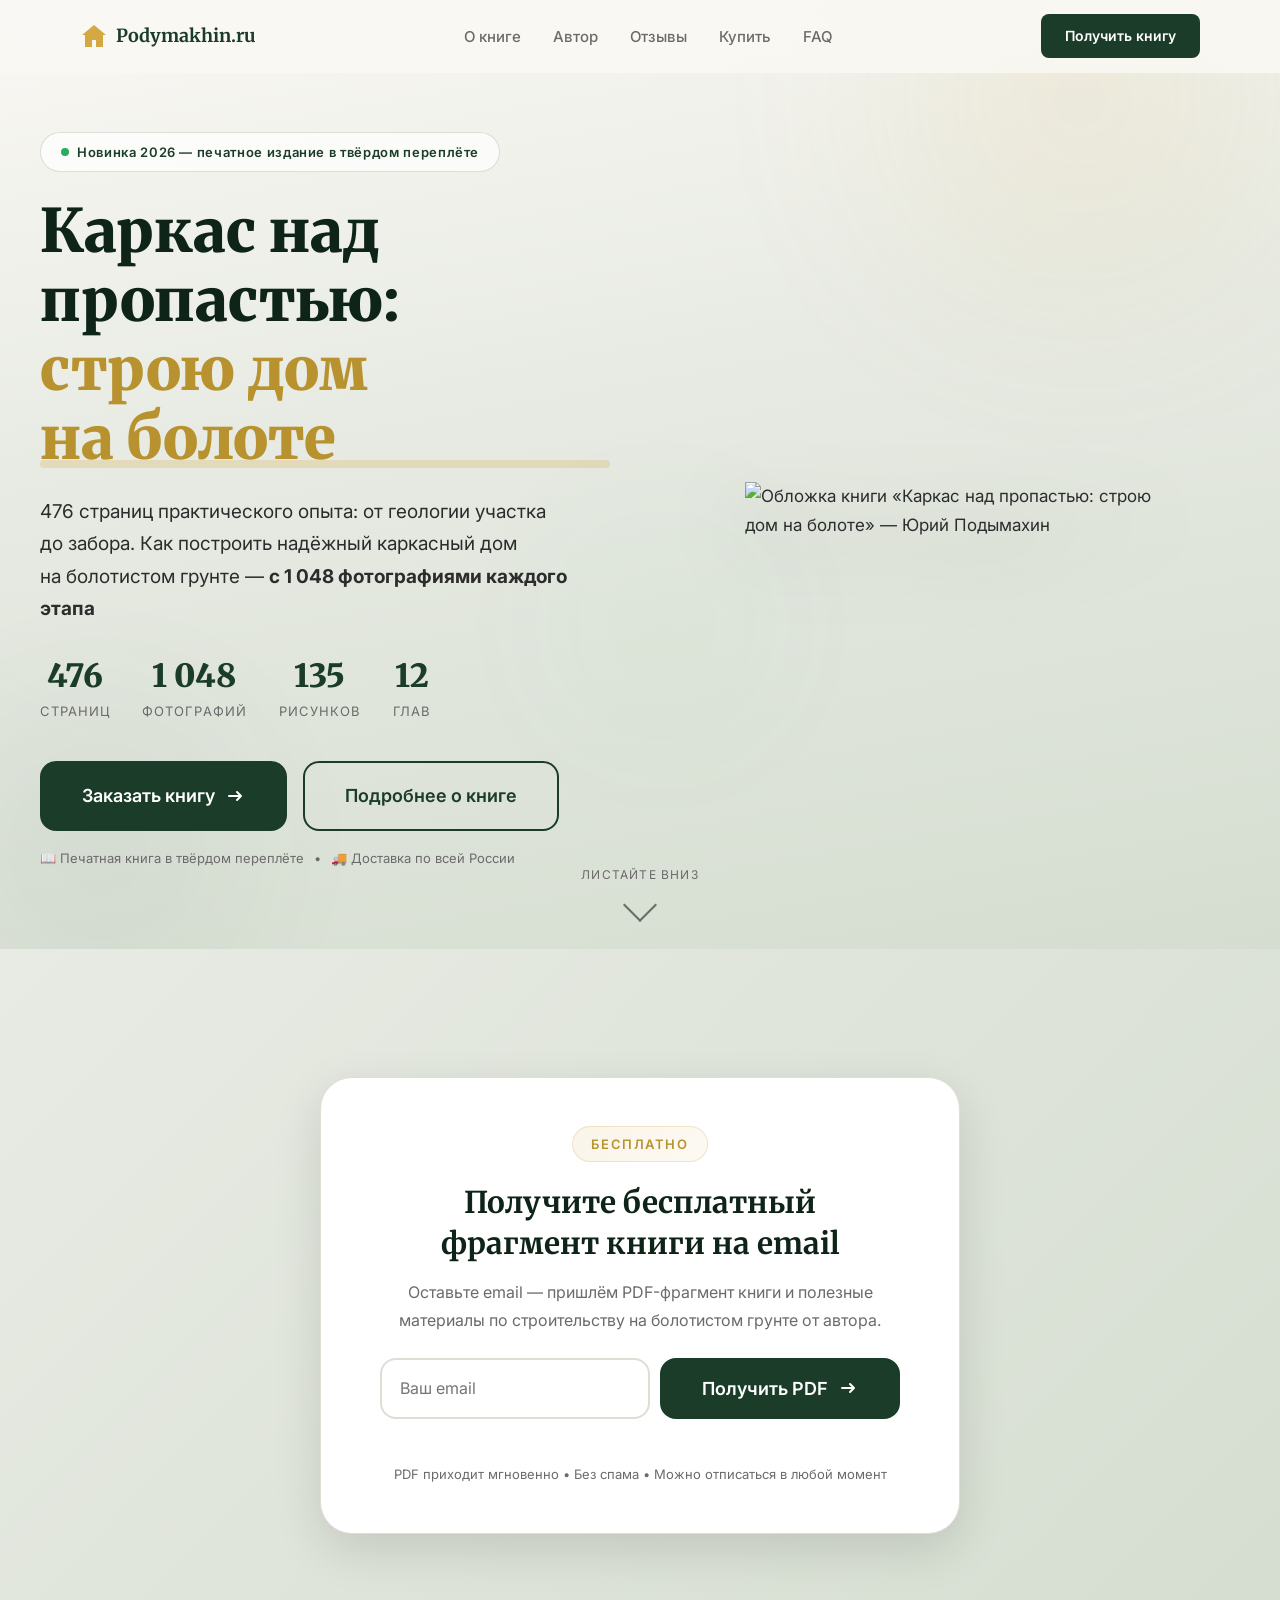
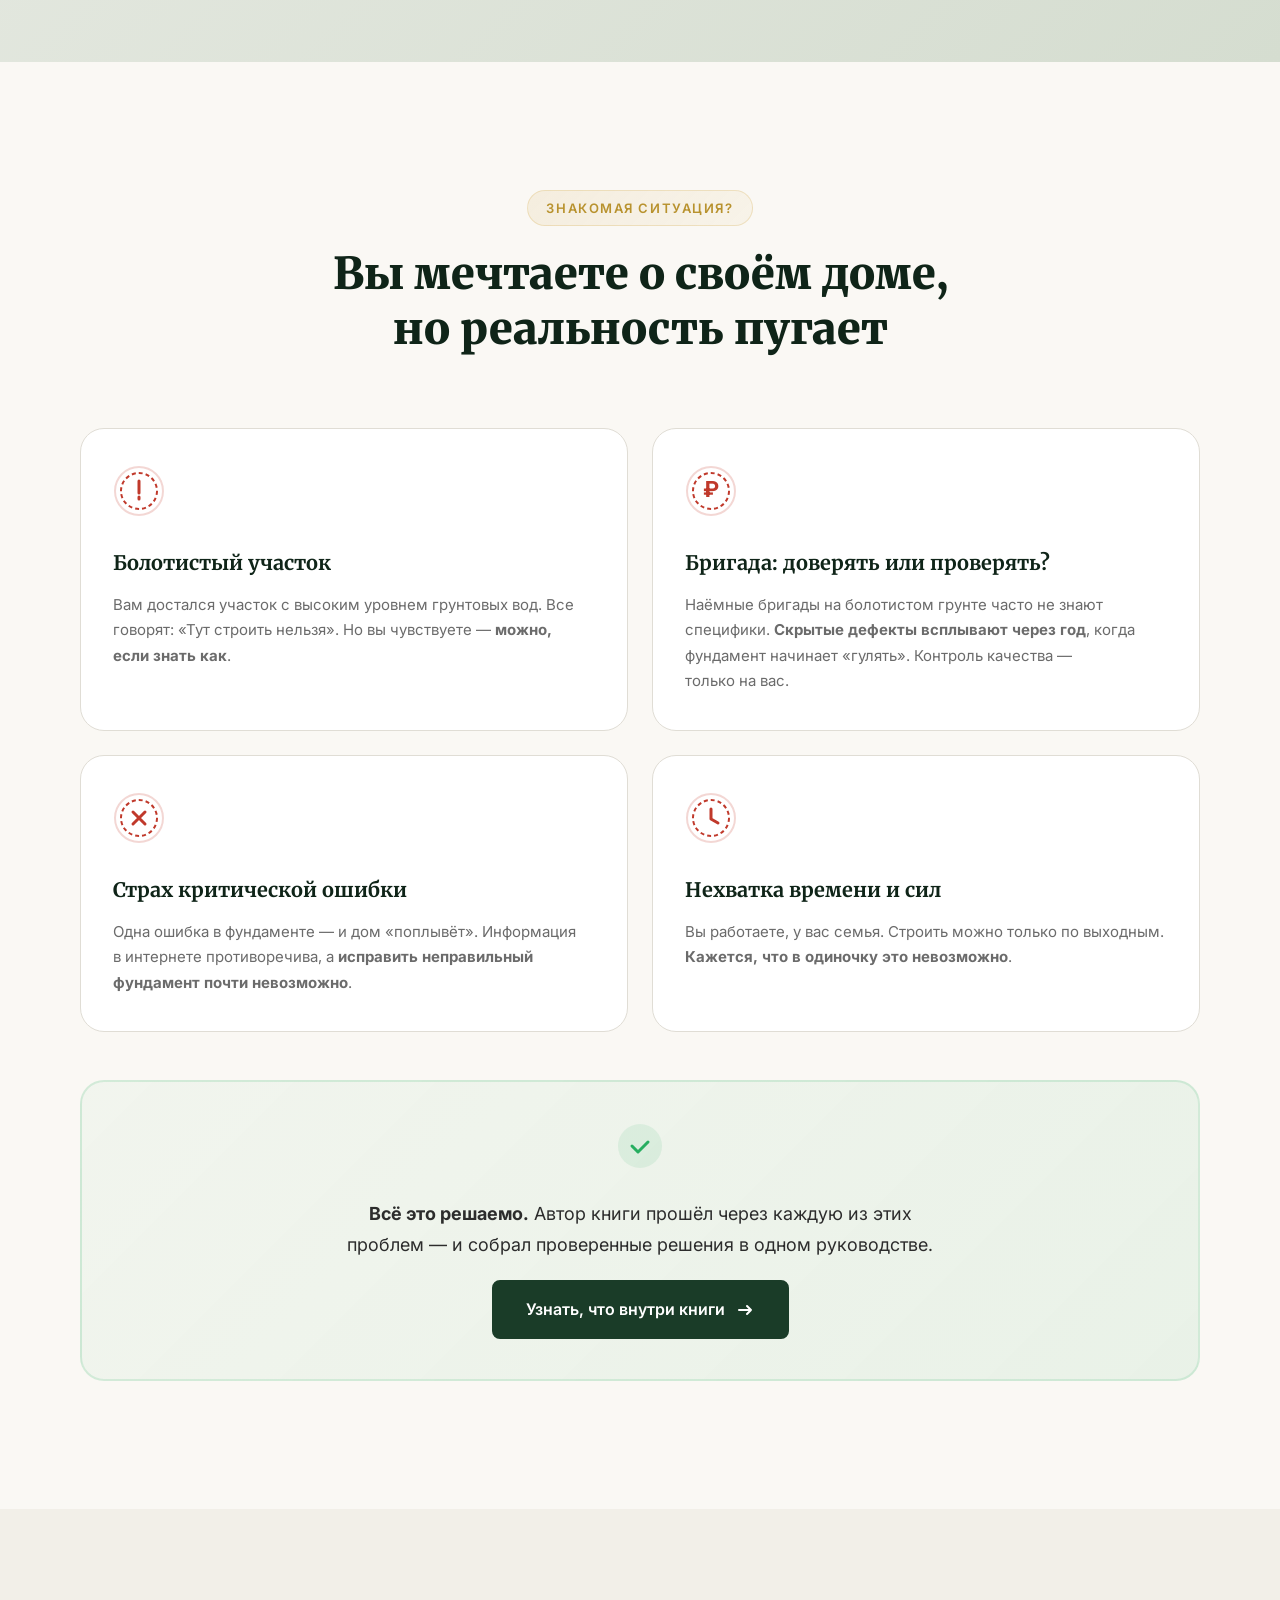
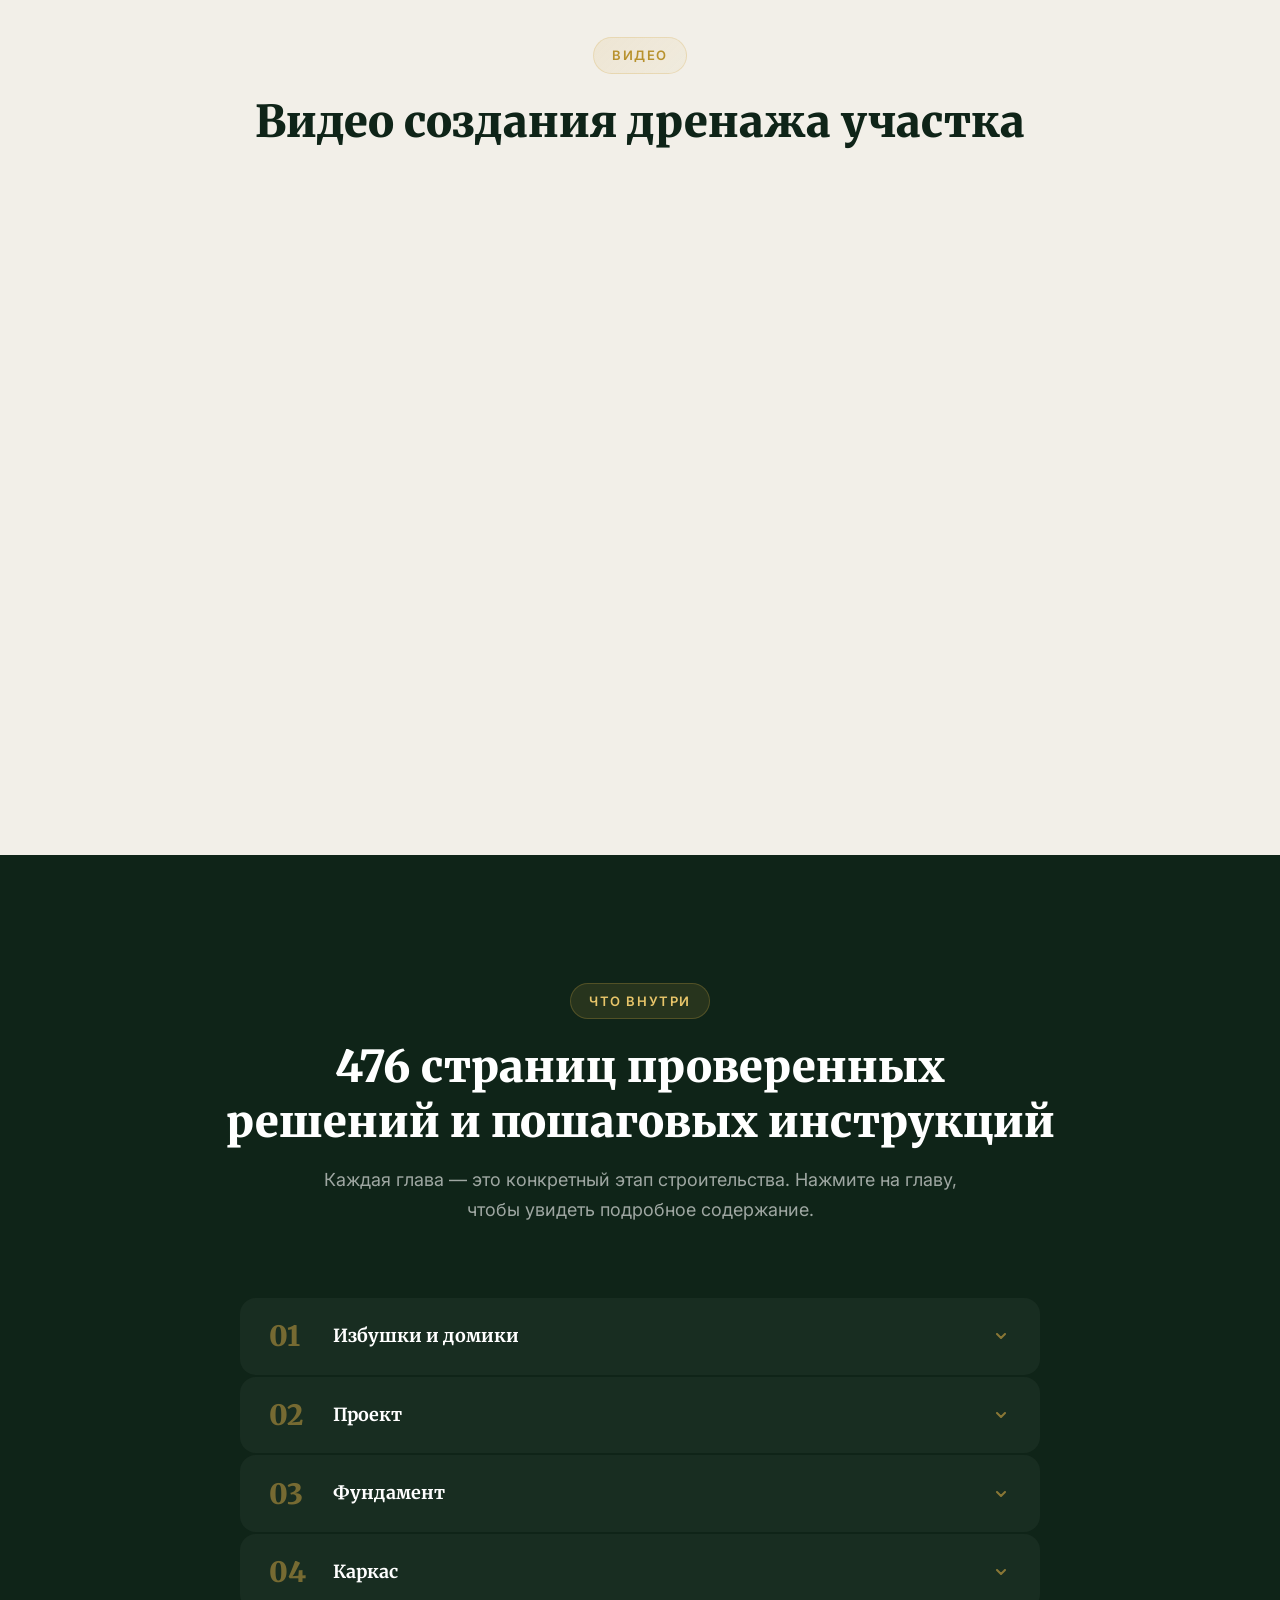
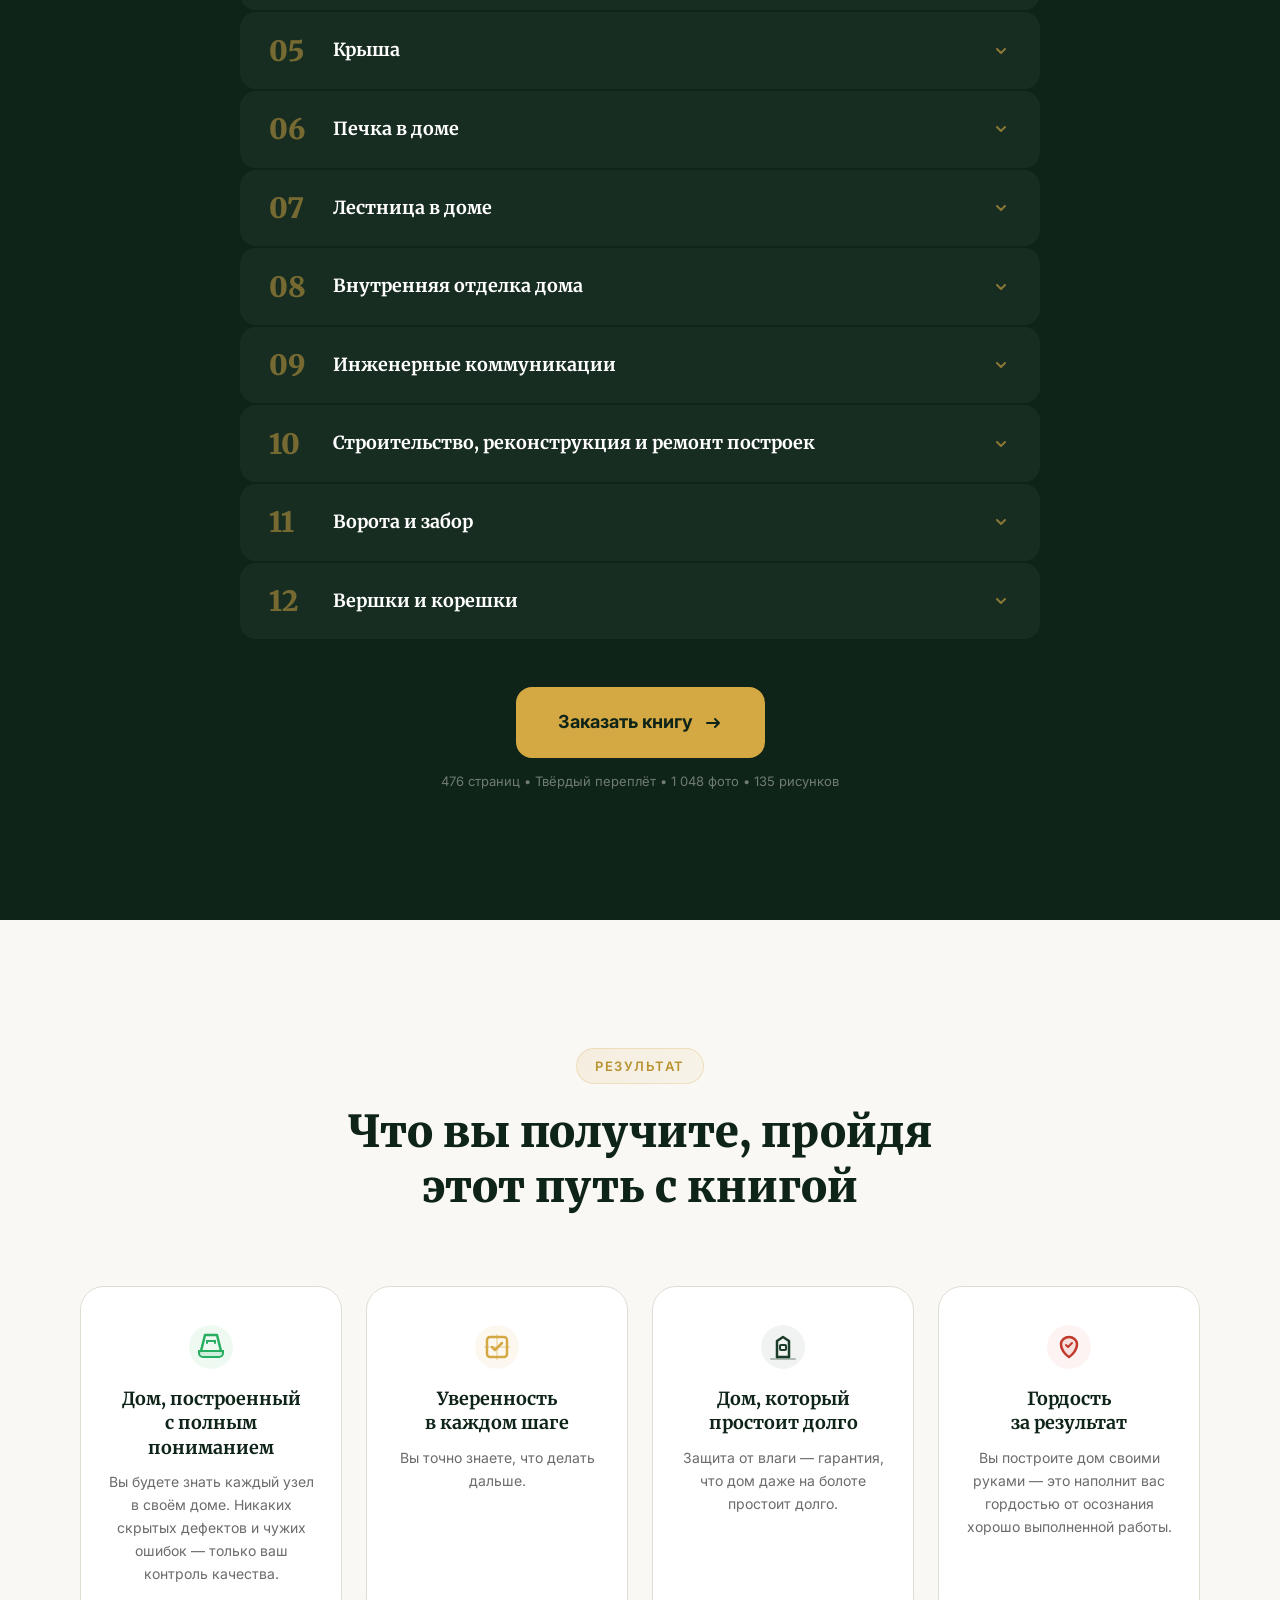
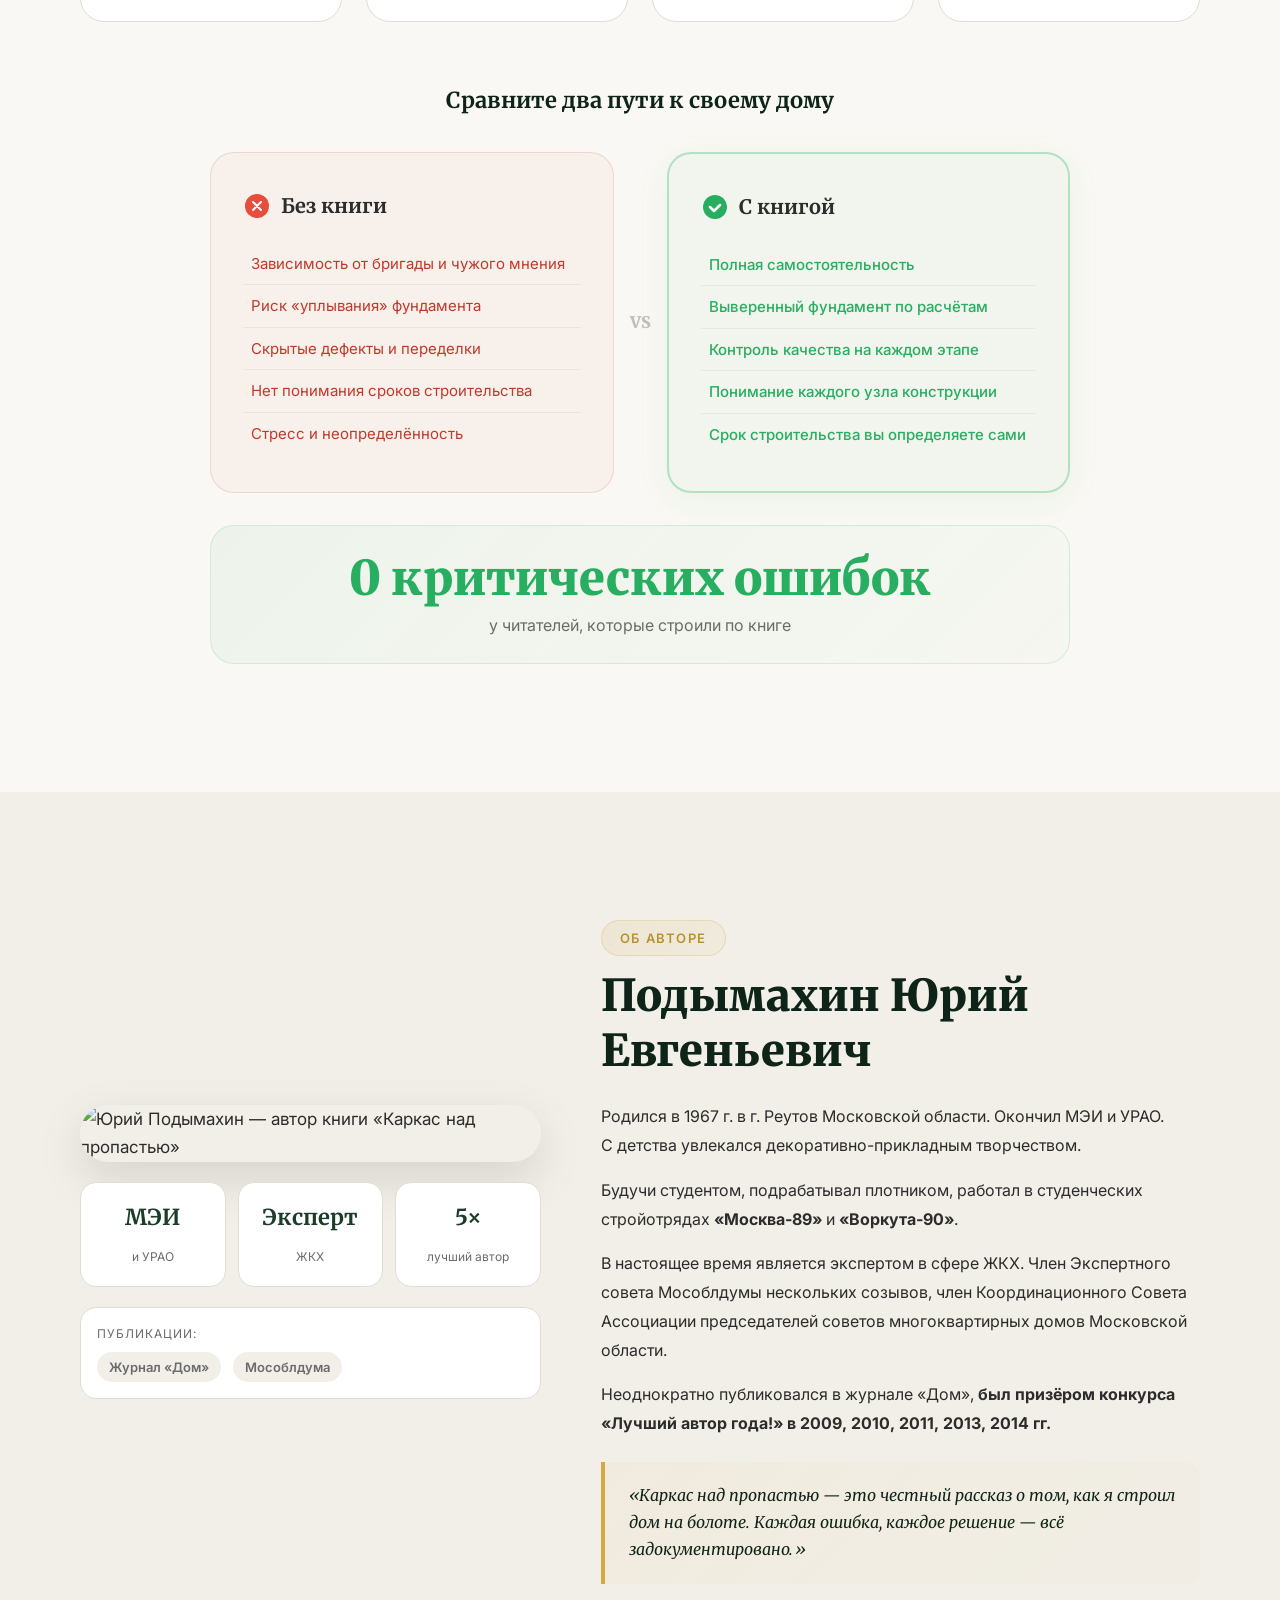
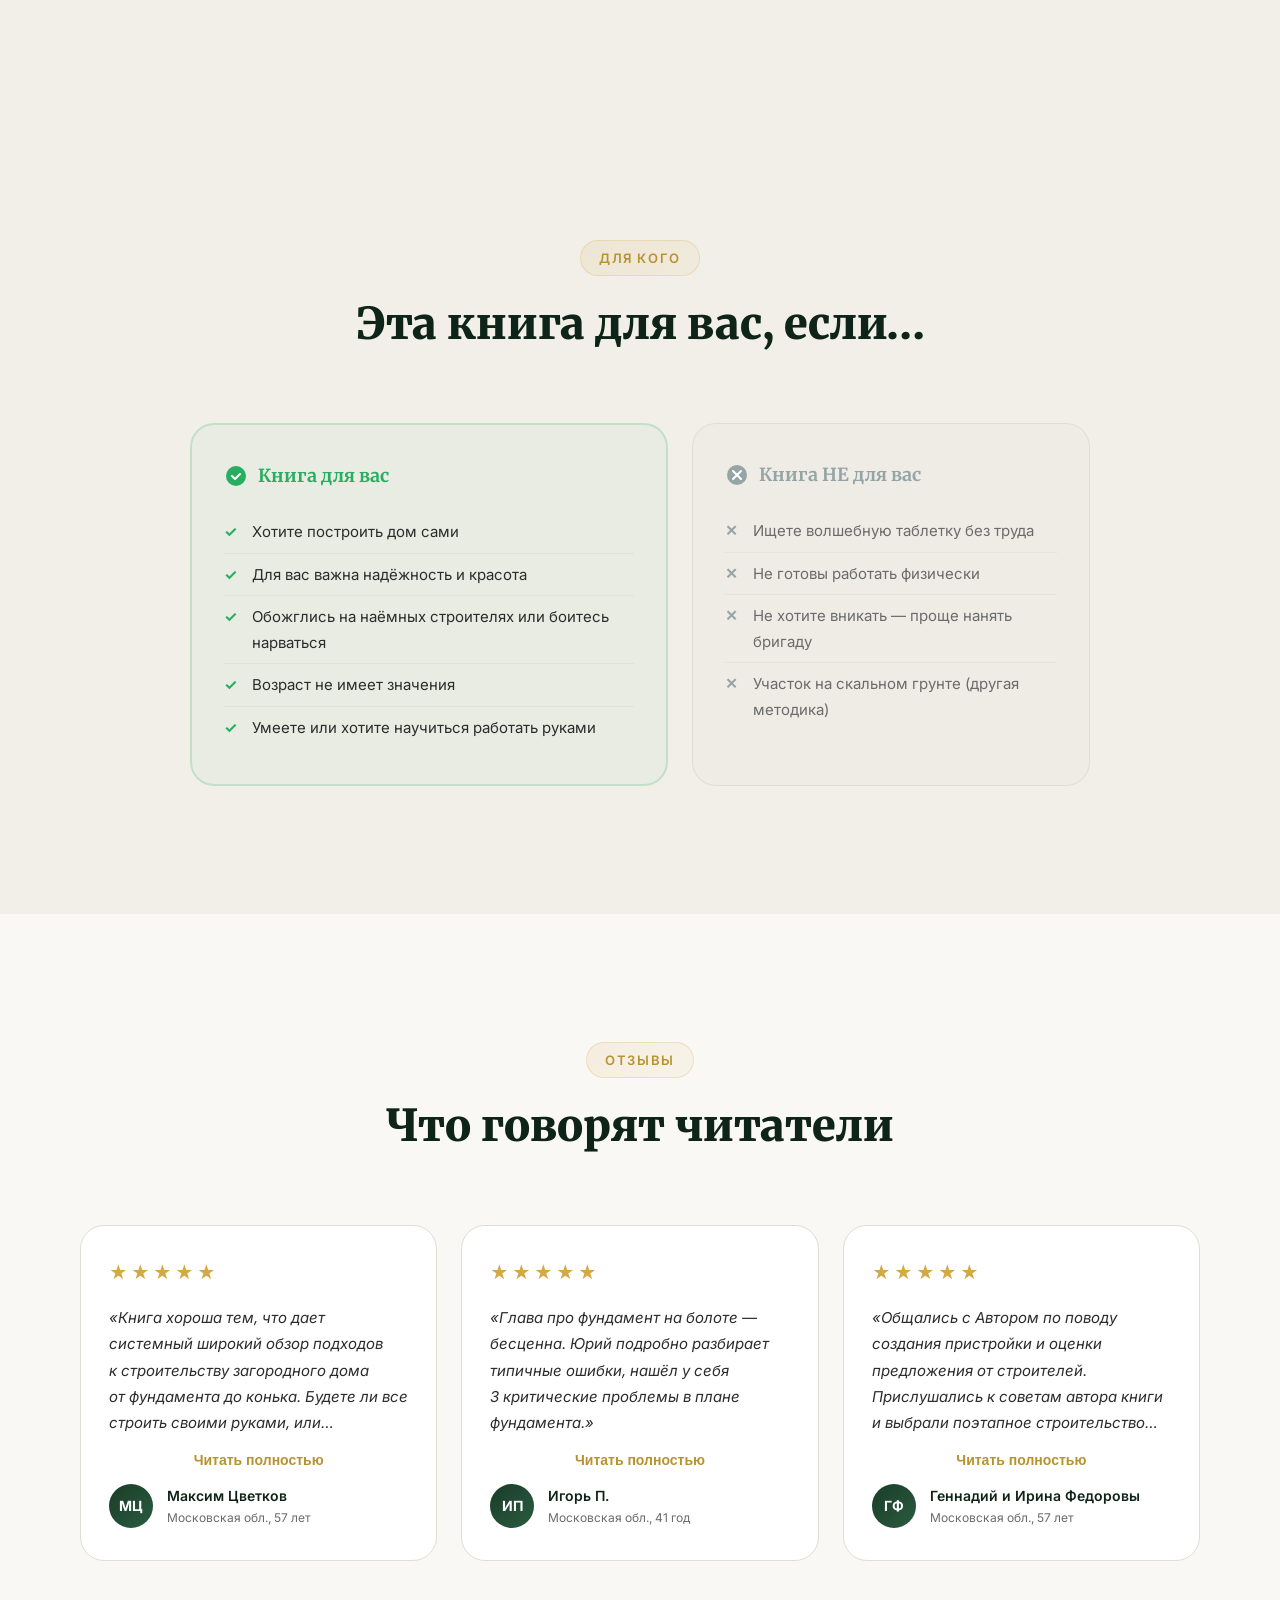
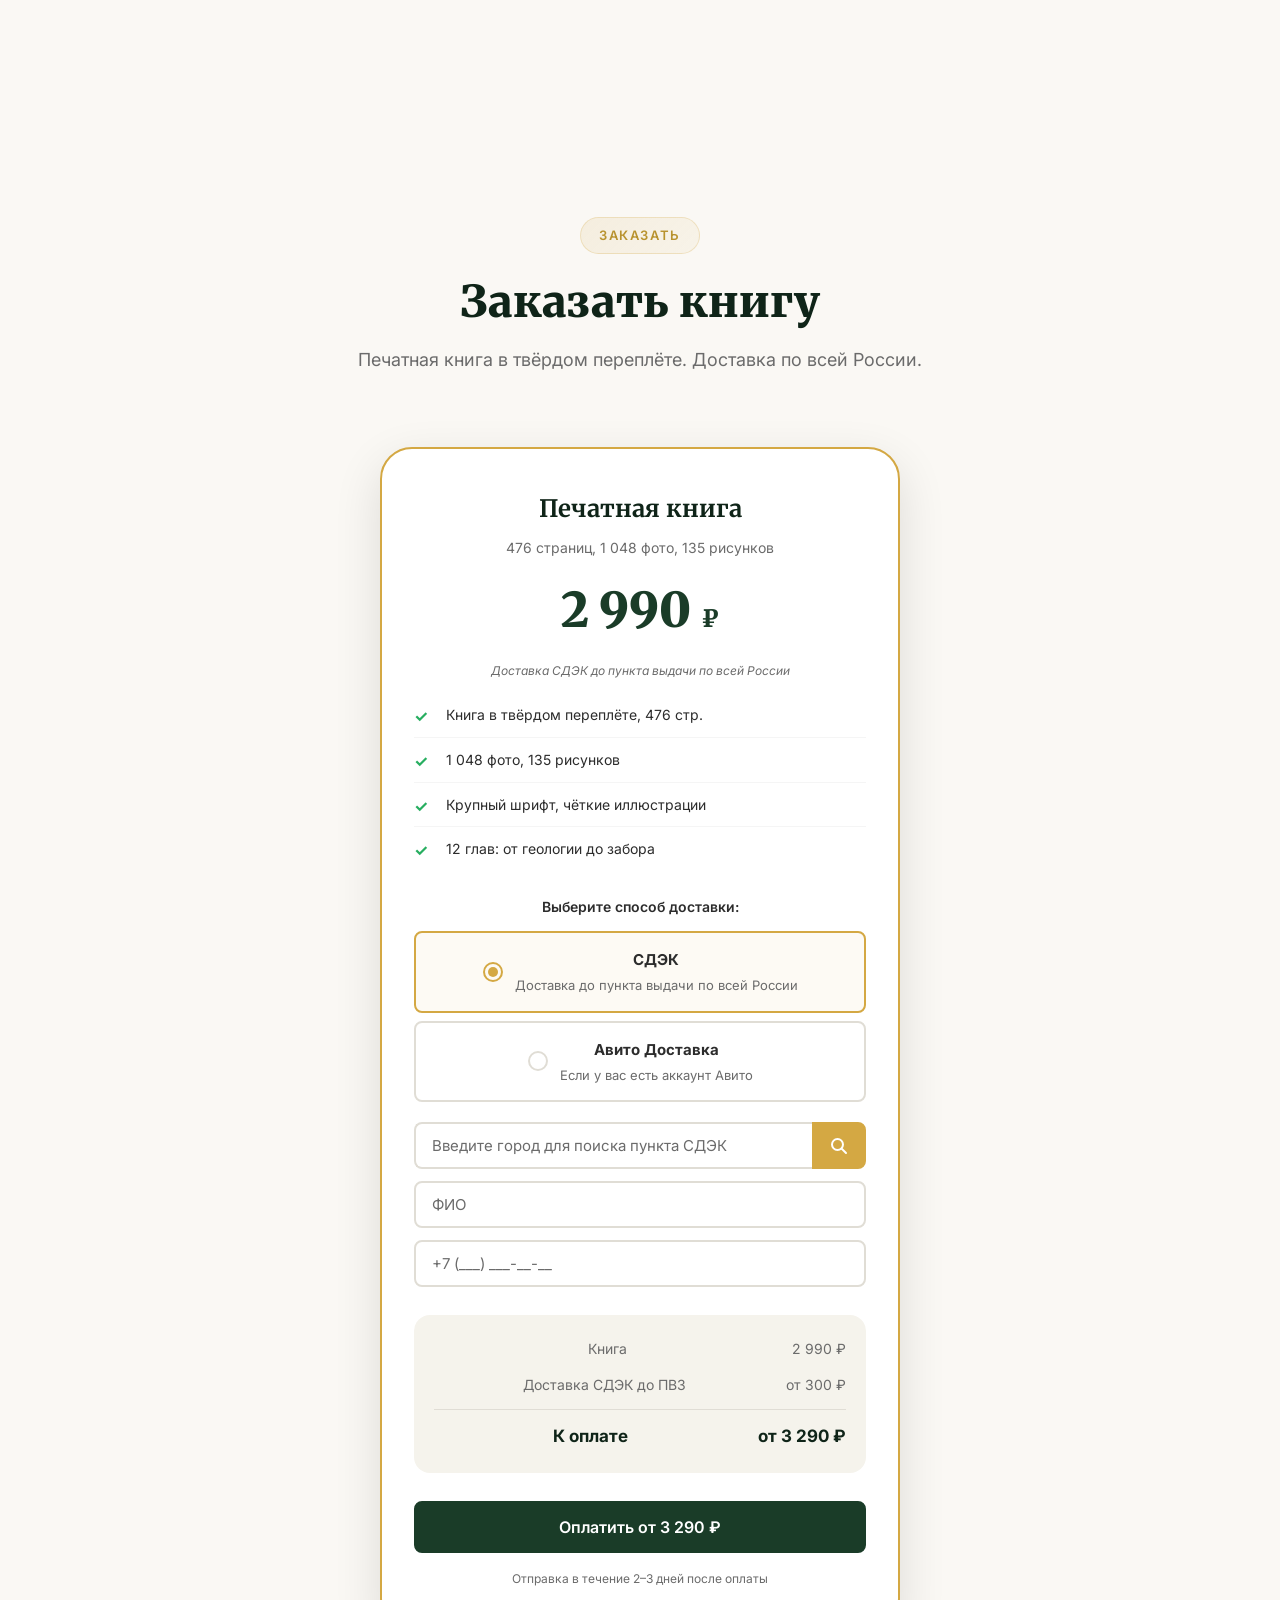
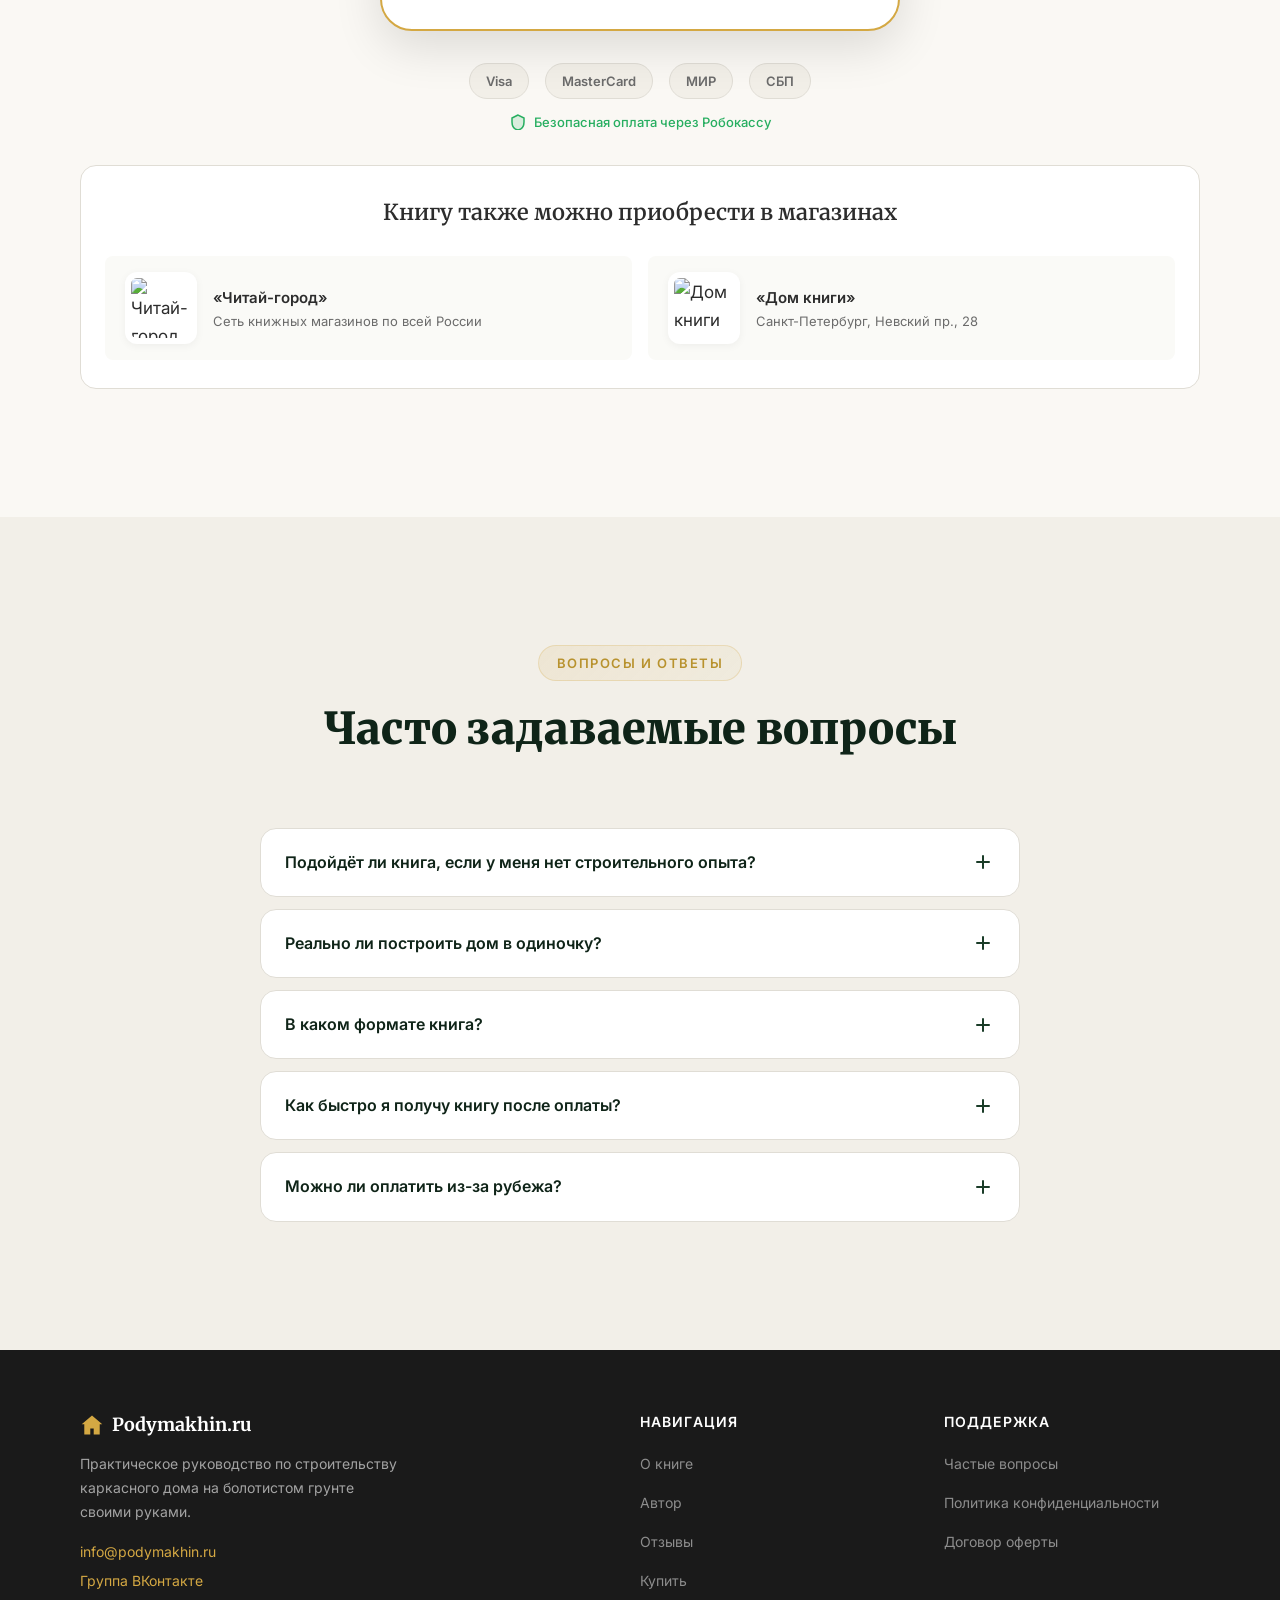
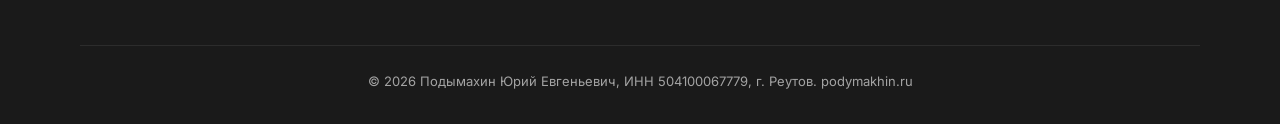
==== commit 7f1afb1a: "Replace 'Что внутри' section with full 12-chapter accordion from PDF table of contents - Replace 8 g" ====
--- a/index.html
+++ b/index.html
@@ -4,7 +4,7 @@
     <meta charset="UTF-8">
     <meta name="viewport" content="width=device-width, initial-scale=1.0">
     <title>Каркас над пропастью: строю дом на болоте — Книга Юрия Подымахина</title>
-    <meta name="description" content="«Каркас над пропастью: строю дом на болоте» — книга Юрия Подымахина. 476 страниц, 1 048 фото, 135 рисунков. Печатное издание в твёрдом переплёте.">
+    <meta name="description" content="Книга Юрия Подымахина «Каркас над пропастью: строю дом на болоте». 476 страниц пошаговых инструкций, 1 048 фото каждого этапа. Как построить каркасный дом на болотистом грунте своими руками. Печатное издание, доставка СДЭК.">
     <meta name="keywords" content="каркасный дом, строительство на болоте, дом своими руками, фундамент на болоте, свайный фундамент">
     <link rel="canonical" href="https://podymakhin.ru/">
 
@@ -15,11 +15,25 @@
     <meta property="og:url" content="https://podymakhin.ru/">
     <meta property="og:locale" content="ru_RU">
     <meta property="og:site_name" content="Podymakhin.ru">
+    <meta property="og:image" content="https://podymakhin.ru/book-3d.png">
+    <meta property="og:image:alt" content="Обложка книги «Каркас над пропастью: строю дом на болоте»">
     <meta property="product:price:amount" content="2990">
     <meta property="product:price:currency" content="RUB">
 
-    <!-- Favicon -->
-    <link rel="icon" type="image/svg+xml" href="data:image/svg+xml,<svg xmlns='http://www.w3.org/2000/svg' viewBox='0 0 100 100'><text y='.9em' font-size='90'>🏠</text></svg>">
+    <!-- Twitter Card -->
+    <meta name="twitter:card" content="summary_large_image">
+    <meta name="twitter:title" content="Каркас над пропастью: строю дом на болоте">
+    <meta name="twitter:description" content="476 страниц практического опыта строительства каркасного дома на болоте. Печатное издание Юрия Подымахина.">
+    <meta name="twitter:image" content="https://podymakhin.ru/book-3d.png">
+
+    <!-- Theme color (mobile browser chrome) -->
+    <meta name="theme-color" content="#1a3c28">
+
+    <!-- Favicon: реальные файлы для поисковиков (Яндекс, Google) -->
+    <link rel="icon" href="/favicon.ico" sizes="any">
+    <link rel="icon" type="image/svg+xml" href="data:image/svg+xml,%3Csvg xmlns='http://www.w3.org/2000/svg' viewBox='0 0 100 100'%3E%3Crect width='100' height='100' rx='18' fill='%231a3c28'/%3E%3Cpath d='M50 22L18 52h8v32h17v-19h14v19h17V52h8L50 22z' fill='%23d4a843'/%3E%3C/svg%3E">
+    <link rel="apple-touch-icon" href="/apple-touch-icon.png">
+    <link rel="manifest" href="/manifest.json">
 
     <!-- Preconnect -->
     <link rel="preconnect" href="https://fonts.googleapis.com">
@@ -280,71 +294,265 @@
             <div class="section-header" data-animate="fade-up">
                 <span class="section-tag">Что внутри</span>
                 <h2 class="section-title">476&nbsp;страниц проверенных<br>решений и&nbsp;пошаговых инструкций</h2>
-                <p class="section-desc">Каждая глава &mdash; это конкретный этап строительства. Никакой воды, только практика с&nbsp;иллюстрациями.</p>
+                <p class="section-desc">Каждая глава &mdash; это конкретный этап строительства. Нажмите на&nbsp;главу, чтобы увидеть подробное содержание.</p>
             </div>
             <div class="chapters">
-                <div class="chapter" data-animate="fade-up" data-delay="0">
-                    <div class="chapter__number">01</div>
-                    <div class="chapter__content">
-                        <h3 class="chapter__title">Геология и подготовка участка</h3>
-                        <p class="chapter__text">Как самостоятельно провести геологоразведку, определить тип болотистого грунта и&nbsp;принять правильное решение о&nbsp;типе фундамента.</p>
-                    </div>
-                </div>
-                <div class="chapter" data-animate="fade-up" data-delay="50">
-                    <div class="chapter__number">02</div>
-                    <div class="chapter__content">
-                        <h3 class="chapter__title">Фундамент на сложном грунте</h3>
-                        <p class="chapter__text">Свайно-винтовой, буронабивной, плитный &mdash; какой выбрать и&nbsp;почему. Пошаговая установка столбов в&nbsp;одиночку.</p>
-                    </div>
-                </div>
-                <div class="chapter" data-animate="fade-up" data-delay="100">
-                    <div class="chapter__number">03</div>
-                    <div class="chapter__content">
-                        <h3 class="chapter__title">Каркас: стены и перекрытия</h3>
-                        <p class="chapter__text">Сборка стеновых панелей на&nbsp;основании. Технология &laquo;Платформа&raquo; &mdash; позволяющая работать без&nbsp;помощников. Внутренняя и&nbsp;наружная отделка.</p>
-                    </div>
-                </div>
-                <div class="chapter" data-animate="fade-up" data-delay="150">
-                    <div class="chapter__number">04</div>
-                    <div class="chapter__content">
-                        <h3 class="chapter__title">Кровля и водоотведение</h3>
-                        <p class="chapter__text">Устройство стропильной системы, утепление кровли, организация водоотвода с&nbsp;крыши.</p>
-                    </div>
-                </div>
-                <div class="chapter" data-animate="fade-up" data-delay="200">
-                    <div class="chapter__number">05</div>
-                    <div class="chapter__content">
-                        <h3 class="chapter__title">Утепление и защита от влаги</h3>
-                        <p class="chapter__text">Виды утепления: пароизоляция, ветрозащита, утепление.</p>
-                    </div>
-                </div>
-                <div class="chapter" data-animate="fade-up" data-delay="250">
-                    <div class="chapter__number">06</div>
-                    <div class="chapter__content">
-                        <h3 class="chapter__title">Инженерные системы</h3>
-                        <p class="chapter__text">Электрика, водоснабжение, канализация в&nbsp;условиях высоких грунтовых вод. Особенности септика на&nbsp;болоте. Дренажные системы на&nbsp;болоте после септика.</p>
-                    </div>
-                </div>
-                <div class="chapter" data-animate="fade-up" data-delay="300">
-                    <div class="chapter__number">07</div>
-                    <div class="chapter__content">
-                        <h3 class="chapter__title">Объекты на участке</h3>
-                        <p class="chapter__text">Строительство, реконструкция и&nbsp;ремонт объектов на&nbsp;участке.</p>
-                    </div>
-                </div>
-                <div class="chapter" data-animate="fade-up" data-delay="350">
-                    <div class="chapter__number">08</div>
-                    <div class="chapter__content">
-                        <h3 class="chapter__title">Ворота и забор</h3>
-                        <p class="chapter__text">Особенности установки опорных столбов на&nbsp;болотистом грунте. Выбор конструкции ворот и&nbsp;забора.</p>
-                    </div>
-                </div>
+
+                <details class="chapter" data-animate="fade-up" data-delay="0">
+                    <summary class="chapter__header">
+                        <span class="chapter__number">01</span>
+                        <span class="chapter__title">Избушки и&nbsp;домики</span>
+                        <svg class="chapter__chevron" width="20" height="20" viewBox="0 0 20 20" fill="none" aria-hidden="true"><path d="M6 8l4 4 4-4" stroke="currentColor" stroke-width="2" stroke-linecap="round" stroke-linejoin="round"/></svg>
+                    </summary>
+                    <ul class="chapter__list">
+                        <li>Крестьянская изба: принцип построения и&nbsp;уклад жизни</li>
+                        <li>Иркутск &ndash; глазами москвича. Деревянные дома старинного города</li>
+                    </ul>
+                </details>
+
+                <details class="chapter" data-animate="fade-up" data-delay="50">
+                    <summary class="chapter__header">
+                        <span class="chapter__number">02</span>
+                        <span class="chapter__title">Проект</span>
+                        <svg class="chapter__chevron" width="20" height="20" viewBox="0 0 20 20" fill="none" aria-hidden="true"><path d="M6 8l4 4 4-4" stroke="currentColor" stroke-width="2" stroke-linecap="round" stroke-linejoin="round"/></svg>
+                    </summary>
+                    <ul class="chapter__list">
+                        <li>Эскиз, проект, макет, технология и&nbsp;экономика строительства
+                            <ul>
+                                <li>Предпроектные условия</li>
+                                <li>ГОСТы. СНиПы. Требования</li>
+                                <li>Деревянный дом</li>
+                                <li>Проекты дома на&nbsp;бумаге, из&nbsp;бумаги или дерева</li>
+                                <li>Детальная проработка проекта дома</li>
+                                <li>Каркасный дом. Способы изготовления, принцип утепления</li>
+                            </ul>
+                        </li>
+                        <li>Каркасная конструкция по&nbsp;системе &laquo;Платформа&raquo;</li>
+                        <li>Окончательная проработка проекта</li>
+                        <li>Размер имеет значение (экономика строительства)</li>
+                    </ul>
+                </details>
+
+                <details class="chapter" data-animate="fade-up" data-delay="100">
+                    <summary class="chapter__header">
+                        <span class="chapter__number">03</span>
+                        <span class="chapter__title">Фундамент</span>
+                        <svg class="chapter__chevron" width="20" height="20" viewBox="0 0 20 20" fill="none" aria-hidden="true"><path d="M6 8l4 4 4-4" stroke="currentColor" stroke-width="2" stroke-linecap="round" stroke-linejoin="round"/></svg>
+                    </summary>
+                    <ul class="chapter__list">
+                        <li>Проектная подготовка к&nbsp;строительству фундамента
+                            <ul>
+                                <li>Виды фундаментов</li>
+                                <li>Исследование грунта на&nbsp;участке</li>
+                                <li>Строительство фундамента в&nbsp;пучинистом грунте</li>
+                                <li>Устройство фундамента на&nbsp;слабом грунте</li>
+                                <li>Ленточный мелкозаглублённый фундамент</li>
+                                <li>Столбчатый фундамент: виды, расчёты и&nbsp;условия устойчивости</li>
+                                <li>Основы армирования железобетонного фундамента</li>
+                                <li>Строительство фундамента зимой</li>
+                            </ul>
+                        </li>
+                        <li>Копка котлована в&nbsp;одиночку</li>
+                        <li>Подготовка котлована к&nbsp;созданию фундамента</li>
+                        <li>Бетонирование фундамента</li>
+                        <li>Ремонт нового фундамента</li>
+                        <li>Отмостка</li>
+                        <li>Дорожки</li>
+                    </ul>
+                </details>
+
+                <details class="chapter" data-animate="fade-up" data-delay="150">
+                    <summary class="chapter__header">
+                        <span class="chapter__number">04</span>
+                        <span class="chapter__title">Каркас</span>
+                        <svg class="chapter__chevron" width="20" height="20" viewBox="0 0 20 20" fill="none" aria-hidden="true"><path d="M6 8l4 4 4-4" stroke="currentColor" stroke-width="2" stroke-linecap="round" stroke-linejoin="round"/></svg>
+                    </summary>
+                    <ul class="chapter__list">
+                        <li>Варианты соединения, приёмы работ, техника безопасности, лайфхаки
+                            <ul>
+                                <li>Лежень</li>
+                                <li>Основные способы соединений по&nbsp;технологии &laquo;Платформа&raquo;</li>
+                                <li>Способы и&nbsp;приспособления для выравнивания стен</li>
+                                <li>Варианты углов каркаса</li>
+                                <li>Оптимальный расчёт, допуски и&nbsp;ошибки</li>
+                                <li>Советы профессионалов</li>
+                            </ul>
+                        </li>
+                        <li>Возведение каркаса дома по&nbsp;системе &laquo;Платформа&raquo;
+                            <ul>
+                                <li>Подготовка основания. Нижнее перекрытие</li>
+                                <li>Сборка каркаса и&nbsp;возведение стен</li>
+                                <li>Сборка перекрытий, стен 2-го этажа</li>
+                            </ul>
+                        </li>
+                        <li>Возведение стропильной конструкции</li>
+                        <li>Обшивка внешних стен ветрозащитными плитами</li>
+                        <li>Висячие леса для крыши</li>
+                        <li>Создание вентилируемого фасада</li>
+                        <li>Покраска дома 10&nbsp;лет спустя</li>
+                        <li>Пластиковые окна в&nbsp;деревянном доме</li>
+                        <li>Окно в&nbsp;зимний сад</li>
+                        <li>Утепление эковатой каркасного дома изнутри</li>
+                        <li>Парадный подъезд, вход на&nbsp;кухню и&nbsp;в&nbsp;мастерскую</li>
+                    </ul>
+                </details>
+
+                <details class="chapter" data-animate="fade-up" data-delay="200">
+                    <summary class="chapter__header">
+                        <span class="chapter__number">05</span>
+                        <span class="chapter__title">Крыша</span>
+                        <svg class="chapter__chevron" width="20" height="20" viewBox="0 0 20 20" fill="none" aria-hidden="true"><path d="M6 8l4 4 4-4" stroke="currentColor" stroke-width="2" stroke-linecap="round" stroke-linejoin="round"/></svg>
+                    </summary>
+                    <ul class="chapter__list">
+                        <li>Стропильная система крыши
+                            <ul>
+                                <li>Конфигурация крыши</li>
+                                <li>Разметка вальмы и&nbsp;стропил двускатных крыш</li>
+                                <li>Укладка мягкой черепицы сверху вниз</li>
+                            </ul>
+                        </li>
+                        <li>Настил крыши</li>
+                        <li>Водосточная система из&nbsp;пластика</li>
+                        <li>Укладка мягкой кровли</li>
+                        <li>&laquo;Шапочка&raquo; для крыши</li>
+                        <li>Утепление крыши кукушки</li>
+                        <li>Утепление скатной кровли эковатой и&nbsp;ветрозащитными плитами</li>
+                    </ul>
+                </details>
+
+                <details class="chapter" data-animate="fade-up" data-delay="250">
+                    <summary class="chapter__header">
+                        <span class="chapter__number">06</span>
+                        <span class="chapter__title">Печка в&nbsp;доме</span>
+                        <svg class="chapter__chevron" width="20" height="20" viewBox="0 0 20 20" fill="none" aria-hidden="true"><path d="M6 8l4 4 4-4" stroke="currentColor" stroke-width="2" stroke-linecap="round" stroke-linejoin="round"/></svg>
+                    </summary>
+                    <ul class="chapter__list">
+                        <li>Печка в&nbsp;доме &mdash; выбор, установка и&nbsp;эксплуатация</li>
+                    </ul>
+                </details>
+
+                <details class="chapter" data-animate="fade-up" data-delay="300">
+                    <summary class="chapter__header">
+                        <span class="chapter__number">07</span>
+                        <span class="chapter__title">Лестница в&nbsp;доме</span>
+                        <svg class="chapter__chevron" width="20" height="20" viewBox="0 0 20 20" fill="none" aria-hidden="true"><path d="M6 8l4 4 4-4" stroke="currentColor" stroke-width="2" stroke-linecap="round" stroke-linejoin="round"/></svg>
+                    </summary>
+                    <ul class="chapter__list">
+                        <li>Виды и&nbsp;элементы лестниц</li>
+                        <li>Изготовление лестницы. Этапы и&nbsp;ошибки</li>
+                        <li>Изготовление перил лестницы из&nbsp;веток садовых деревьев</li>
+                    </ul>
+                </details>
+
+                <details class="chapter" data-animate="fade-up" data-delay="350">
+                    <summary class="chapter__header">
+                        <span class="chapter__number">08</span>
+                        <span class="chapter__title">Внутренняя отделка дома</span>
+                        <svg class="chapter__chevron" width="20" height="20" viewBox="0 0 20 20" fill="none" aria-hidden="true"><path d="M6 8l4 4 4-4" stroke="currentColor" stroke-width="2" stroke-linecap="round" stroke-linejoin="round"/></svg>
+                    </summary>
+                    <ul class="chapter__list">
+                        <li>Пол, стены, потолок
+                            <ul>
+                                <li>Напольные покрытия</li>
+                                <li>Отделка стен</li>
+                                <li>Потолок</li>
+                            </ul>
+                        </li>
+                        <li>Универсальная тёплая комната с&nbsp;кухней, баней и&nbsp;полатями
+                            <ul>
+                                <li>Гидроизоляция ванной комнаты</li>
+                                <li>Установка печи после изменения проекта</li>
+                                <li>Полати и&nbsp;ошибки конструкции</li>
+                                <li>Отделка универсальной комнаты-кухни</li>
+                                <li>Инфракрасные обогреватели на&nbsp;даче</li>
+                                <li>Баня в&nbsp;доме</li>
+                            </ul>
+                        </li>
+                    </ul>
+                </details>
+
+                <details class="chapter" data-animate="fade-up" data-delay="400">
+                    <summary class="chapter__header">
+                        <span class="chapter__number">09</span>
+                        <span class="chapter__title">Инженерные коммуникации</span>
+                        <svg class="chapter__chevron" width="20" height="20" viewBox="0 0 20 20" fill="none" aria-hidden="true"><path d="M6 8l4 4 4-4" stroke="currentColor" stroke-width="2" stroke-linecap="round" stroke-linejoin="round"/></svg>
+                    </summary>
+                    <ul class="chapter__list">
+                        <li>Биологическая очистка и&nbsp;утилизация сточных вод
+                            <ul>
+                                <li>Принципы очистки</li>
+                                <li>Типичные ошибки при монтаже автономной канализации</li>
+                                <li>Принципиальные схемы установок по&nbsp;ГОСТ</li>
+                            </ul>
+                        </li>
+                        <li>Неудачный опыт по&nbsp;устройству септика на&nbsp;торфе</li>
+                        <li>Установка автономной канализации</li>
+                        <li>Дренаж торфяного участка</li>
+                        <li>Ремонт колодца пластиковой трубой</li>
+                        <li>Водообеспечение бани и&nbsp;другие коммуникации</li>
+                    </ul>
+                </details>
+
+                <details class="chapter" data-animate="fade-up" data-delay="450">
+                    <summary class="chapter__header">
+                        <span class="chapter__number">10</span>
+                        <span class="chapter__title">Строительство, реконструкция и&nbsp;ремонт построек</span>
+                        <svg class="chapter__chevron" width="20" height="20" viewBox="0 0 20 20" fill="none" aria-hidden="true"><path d="M6 8l4 4 4-4" stroke="currentColor" stroke-width="2" stroke-linecap="round" stroke-linejoin="round"/></svg>
+                    </summary>
+                    <ul class="chapter__list">
+                        <li>Пристройки к&nbsp;дому
+                            <ul>
+                                <li>Пристройка кухни 3&times;6&nbsp;м с&nbsp;изменением геометрии крыши</li>
+                                <li>Пристройка сарая 2&times;6&nbsp;м с&nbsp;туалетом и&nbsp;дровником</li>
+                                <li>Реконструкция дома с&nbsp;укреплением старого фундамента</li>
+                            </ul>
+                        </li>
+                        <li>Другие способы возведения домов на&nbsp;участке</li>
+                        <li>Реконструкции и&nbsp;ремонт отдельных построек
+                            <ul>
+                                <li>Реконструкция старой бани-сарая</li>
+                                <li>Муравьи-вредители и&nbsp;ремонт крыши сарая</li>
+                                <li>Утепление старого каркасного дома эковатой снаружи</li>
+                                <li>Выторфовка и&nbsp;установка новых столбов под&nbsp;домом</li>
+                            </ul>
+                        </li>
+                        <li>Детский домик с&nbsp;качелями и&nbsp;горкой</li>
+                        <li>Ломать &ndash; не&nbsp;строить, разборка дома на&nbsp;&laquo;запчасти&raquo;</li>
+                    </ul>
+                </details>
+
+                <details class="chapter" data-animate="fade-up" data-delay="500">
+                    <summary class="chapter__header">
+                        <span class="chapter__number">11</span>
+                        <span class="chapter__title">Ворота и&nbsp;забор</span>
+                        <svg class="chapter__chevron" width="20" height="20" viewBox="0 0 20 20" fill="none" aria-hidden="true"><path d="M6 8l4 4 4-4" stroke="currentColor" stroke-width="2" stroke-linecap="round" stroke-linejoin="round"/></svg>
+                    </summary>
+                    <ul class="chapter__list">
+                        <li>Деревянные ворота &ndash; как визитная карточка дачника</li>
+                        <li>Деревянный забор и&nbsp;ворота год спустя</li>
+                        <li>И&nbsp;снова ремонт ворот</li>
+                    </ul>
+                </details>
+
+                <details class="chapter" data-animate="fade-up" data-delay="550">
+                    <summary class="chapter__header">
+                        <span class="chapter__number">12</span>
+                        <span class="chapter__title">Вершки и&nbsp;корешки</span>
+                        <svg class="chapter__chevron" width="20" height="20" viewBox="0 0 20 20" fill="none" aria-hidden="true"><path d="M6 8l4 4 4-4" stroke="currentColor" stroke-width="2" stroke-linecap="round" stroke-linejoin="round"/></svg>
+                    </summary>
+                    <ul class="chapter__list">
+                        <li>Чудеса природы</li>
+                        <li>Вершки и&nbsp;корешки &ndash; зри в&nbsp;корень</li>
+                        <li>Создание лебедя</li>
+                    </ul>
+                </details>
+
             </div>
             <div class="about-book__cta" data-animate="fade-up">
                 <a href="#pricing" class="btn btn--accent btn--lg">Заказать книгу
                     <svg class="btn__arrow" width="20" height="20" viewBox="0 0 20 20" fill="none" aria-hidden="true"><path d="M4 10h12m0 0l-4-4m4 4l-4 4" stroke="currentColor" stroke-width="2" stroke-linecap="round" stroke-linejoin="round"/></svg>
                 </a>
-                <span class="about-book__cta-note">476 страниц &bull; Твёрдый переплёт &bull; 1 048 фото</span>
+                <span class="about-book__cta-note">476 страниц &bull; Твёрдый переплёт &bull; 1 048 фото &bull; 135 рисунков</span>
             </div>
         </div>
     </section>
--- a/styles.css
+++ b/styles.css
@@ -170,15 +170,25 @@
 .about-book .section-title{color:#fff}
 .about-book .section-desc{color:rgba(255,255,255,.6)}
 .chapters{max-width:800px;margin:0 auto;display:flex;flex-direction:column;gap:2px}
-.chapter{display:flex;gap:28px;padding:28px 32px;background:rgba(255,255,255,.04);border-radius:var(--r-md);transition:all .4s var(--ease-out);border:1px solid transparent}
-.chapter:hover{background:rgba(255,255,255,.08);border-color:rgba(212,168,67,.2);transform:translateX(8px)}
-.chapter__number{font-family:var(--f-heading);font-size:36px;font-weight:900;color:var(--c-accent);opacity:.5;min-width:60px;line-height:1;padding-top:4px}
-.chapter__title{font-family:var(--f-heading);font-size:19px;font-weight:700;color:#fff;margin-bottom:8px}
-.chapter__text{font-size:15px;color:rgba(255,255,255,.6);line-height:1.7;margin-bottom:8px}
-.chapter__pages{font-size:13px;color:var(--c-accent);font-weight:500}
+.chapter{background:rgba(255,255,255,.04);border-radius:var(--r-md);border:1px solid transparent;transition:all .4s var(--ease-out)}
+.chapter:hover{background:rgba(255,255,255,.08);border-color:rgba(212,168,67,.2)}
+.chapter__header{display:flex;align-items:center;gap:20px;padding:22px 28px;cursor:pointer;list-style:none;-webkit-user-select:none;user-select:none}
+.chapter__header::-webkit-details-marker{display:none}
+.chapter__header::marker{display:none;content:""}
+.chapter__number{font-family:var(--f-heading);font-size:28px;font-weight:900;color:var(--c-accent);opacity:.5;min-width:44px;line-height:1;flex-shrink:0}
+.chapter__title{font-family:var(--f-heading);font-size:18px;font-weight:700;color:#fff;flex:1}
+.chapter__chevron{color:var(--c-accent);flex-shrink:0;transition:transform .3s var(--ease-out);opacity:.6}
+.chapter[open] .chapter__chevron{transform:rotate(180deg);opacity:1}
+.chapter[open]{background:rgba(255,255,255,.07);border-color:rgba(212,168,67,.15)}
+.chapter__list{padding:0 28px 20px 92px;list-style:none}
+.chapter__list li{font-size:15px;color:rgba(255,255,255,.55);line-height:1.7;padding:3px 0;position:relative;padding-left:16px}
+.chapter__list li::before{content:"—";position:absolute;left:0;color:var(--c-accent);opacity:.4}
+.chapter__list ul{list-style:none;padding:2px 0 2px 20px}
+.chapter__list ul li{font-size:14px;color:rgba(255,255,255,.4)}
+.chapter__list ul li::before{content:"·";font-size:18px}
 .about-book__cta{text-align:center;margin-top:48px;display:flex;flex-direction:column;align-items:center;gap:12px}
 .about-book__cta-note{font-size:13px;color:rgba(255,255,255,.4)}
-@media(max-width:600px){.chapter{flex-direction:column;gap:12px;padding:24px 20px}.chapter__number{font-size:28px}}
+@media(max-width:600px){.chapter__header{padding:18px 16px;gap:12px}.chapter__number{font-size:22px;min-width:36px}.chapter__title{font-size:16px}.chapter__list{padding:0 16px 16px 64px}}
 
 /* ===== BENEFITS ===== */
 .benefits{padding:var(--s-section) 0;background:var(--c-bg)}
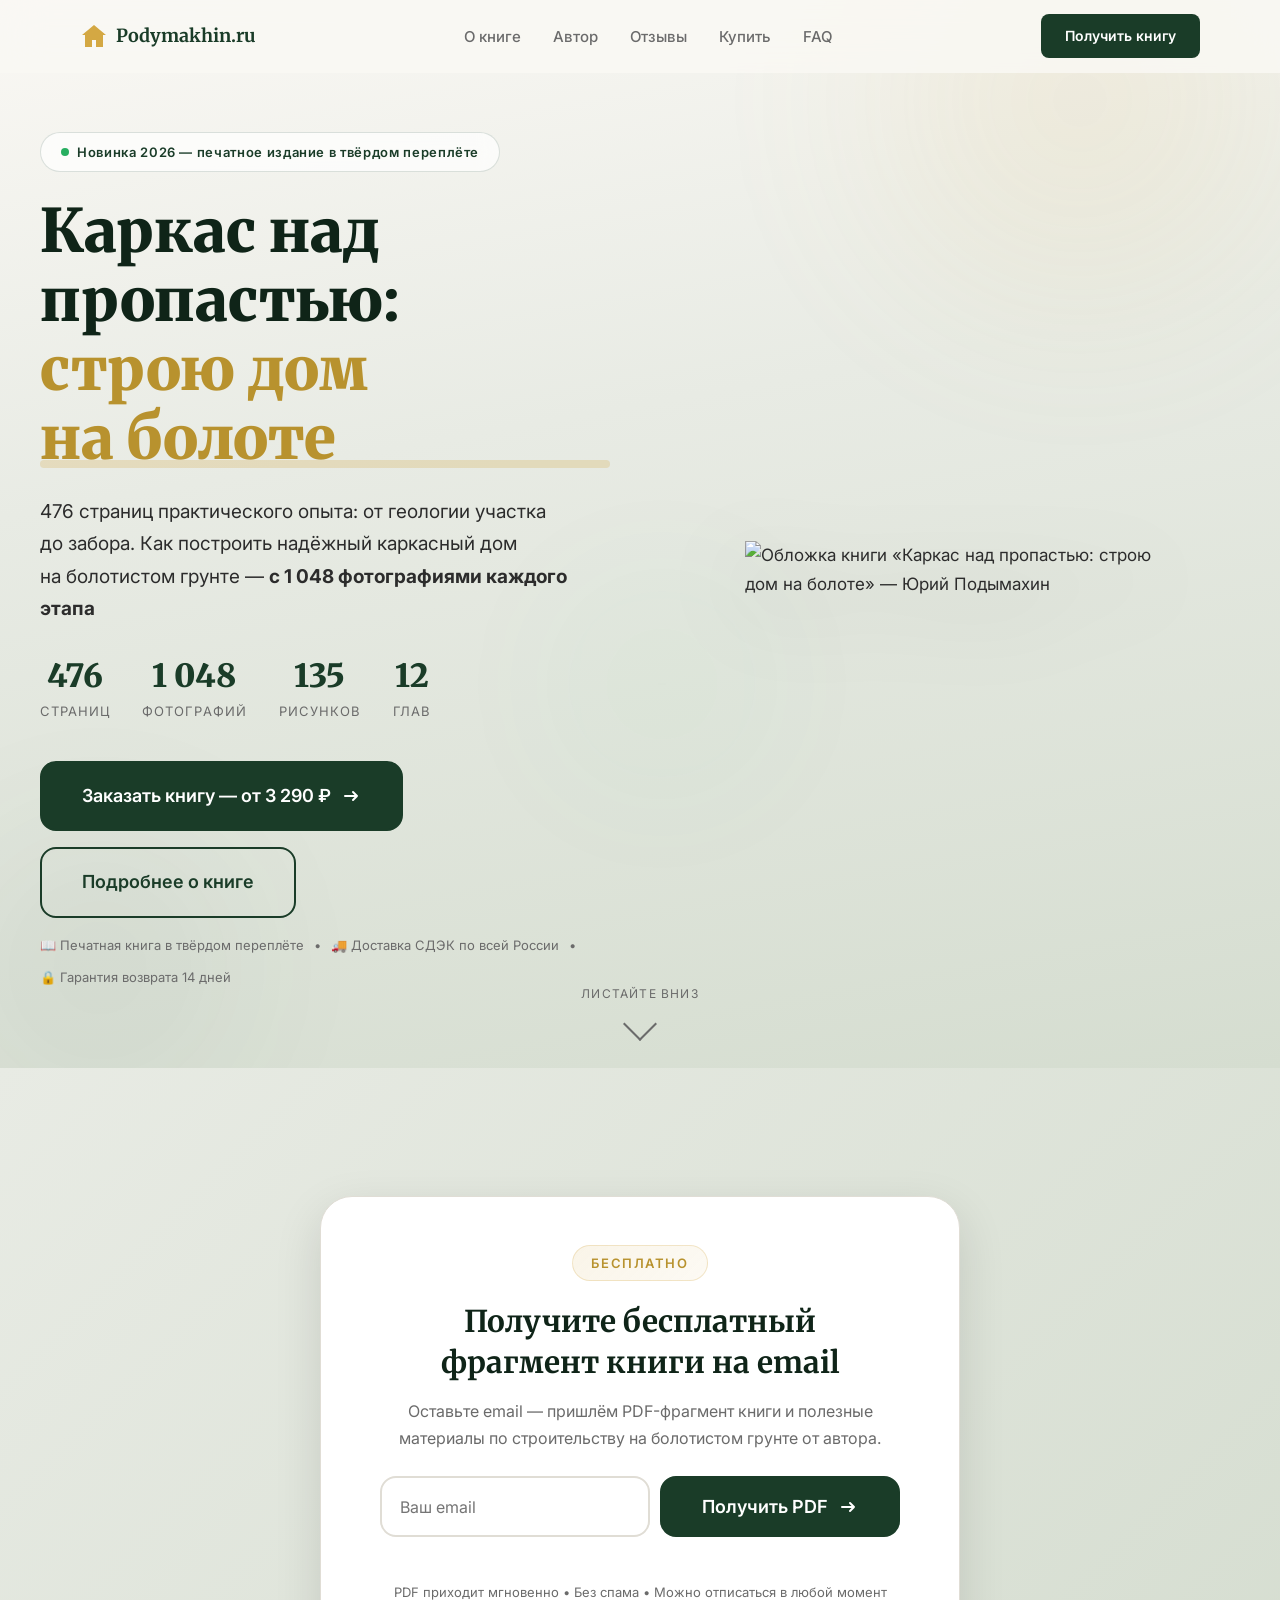
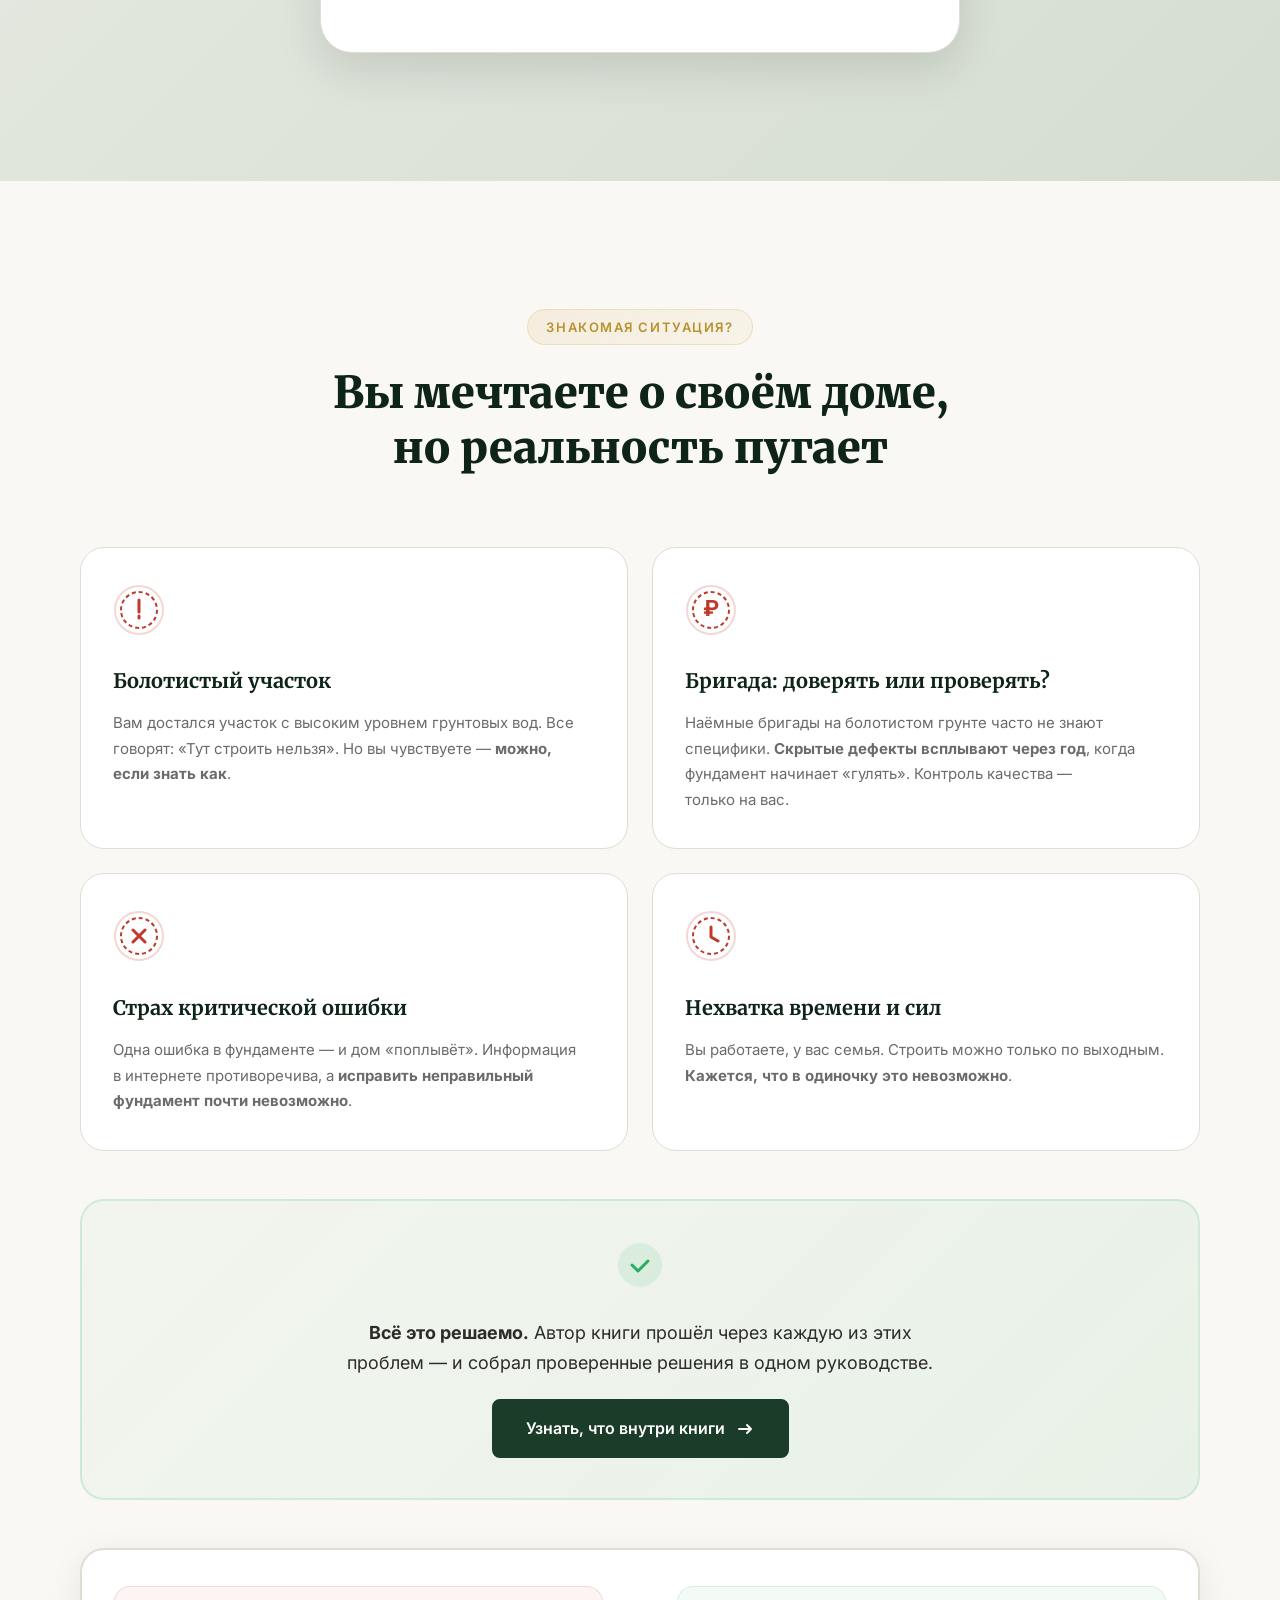
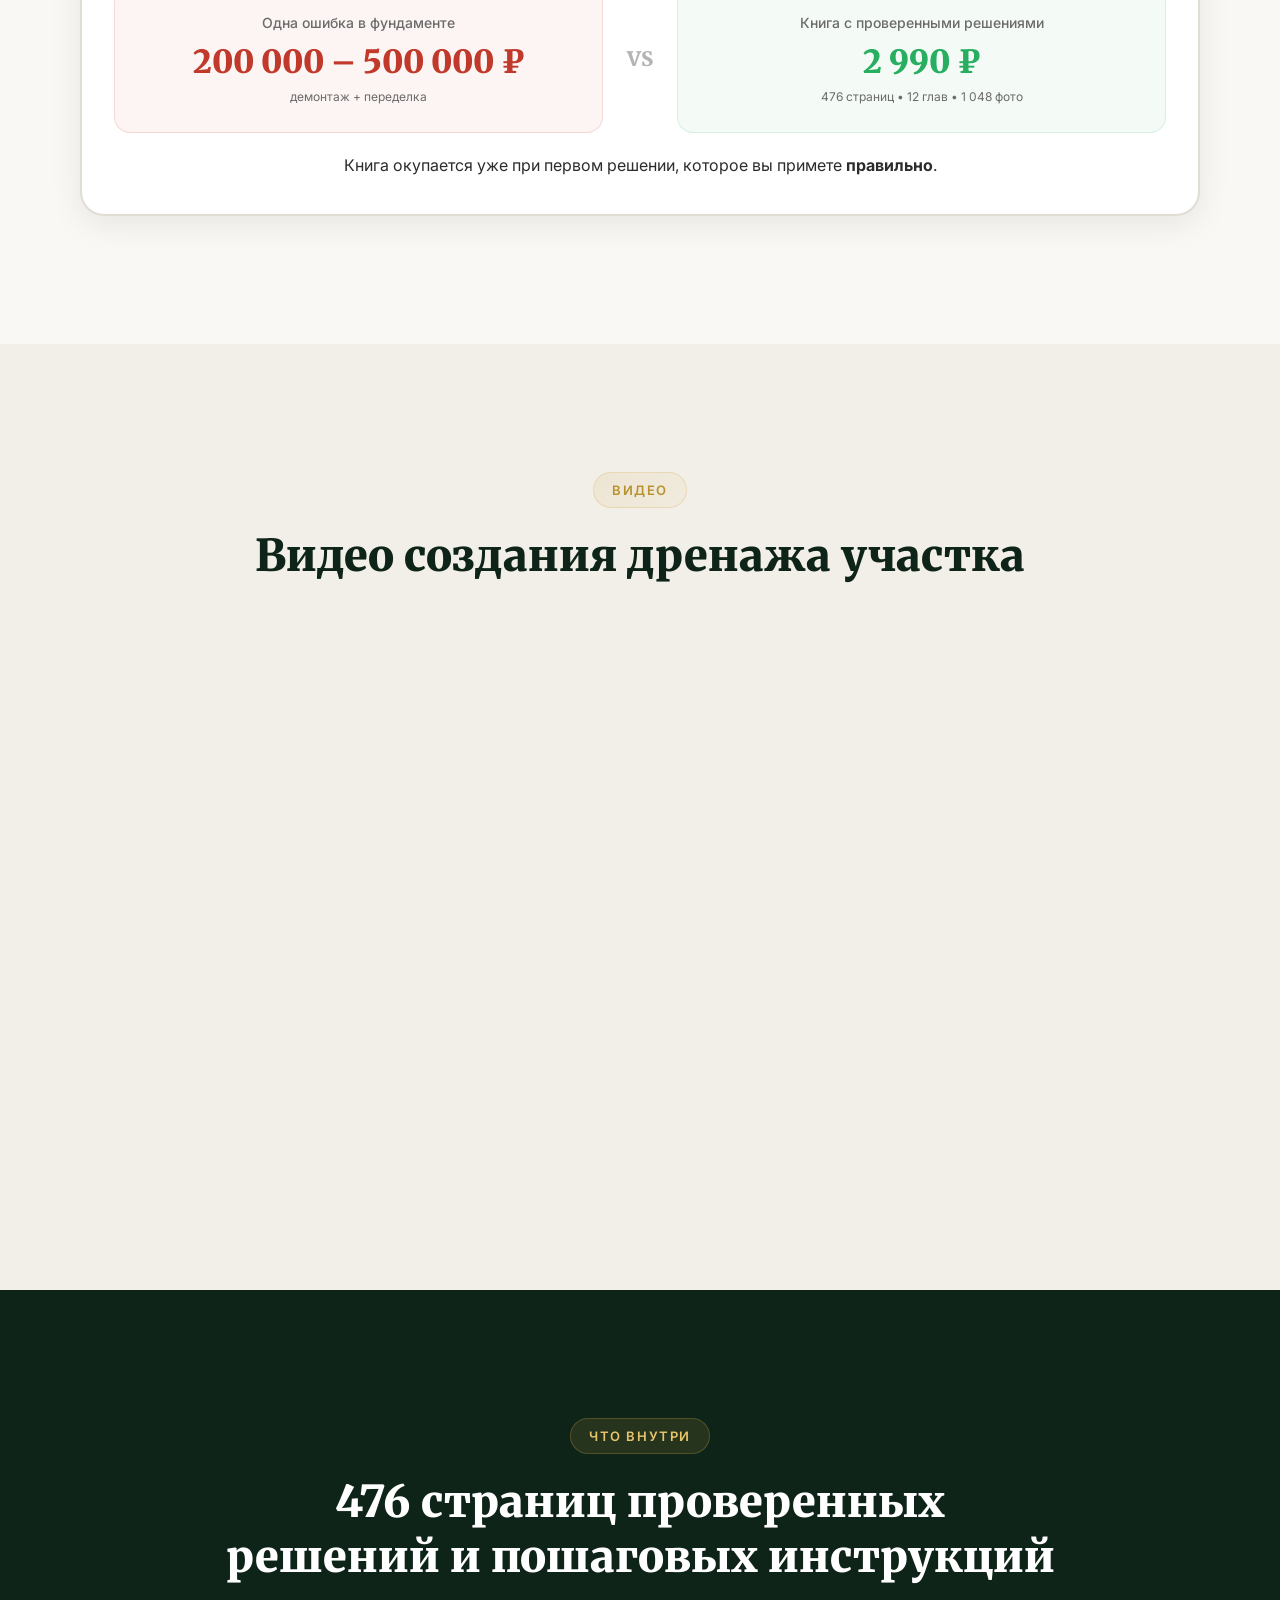
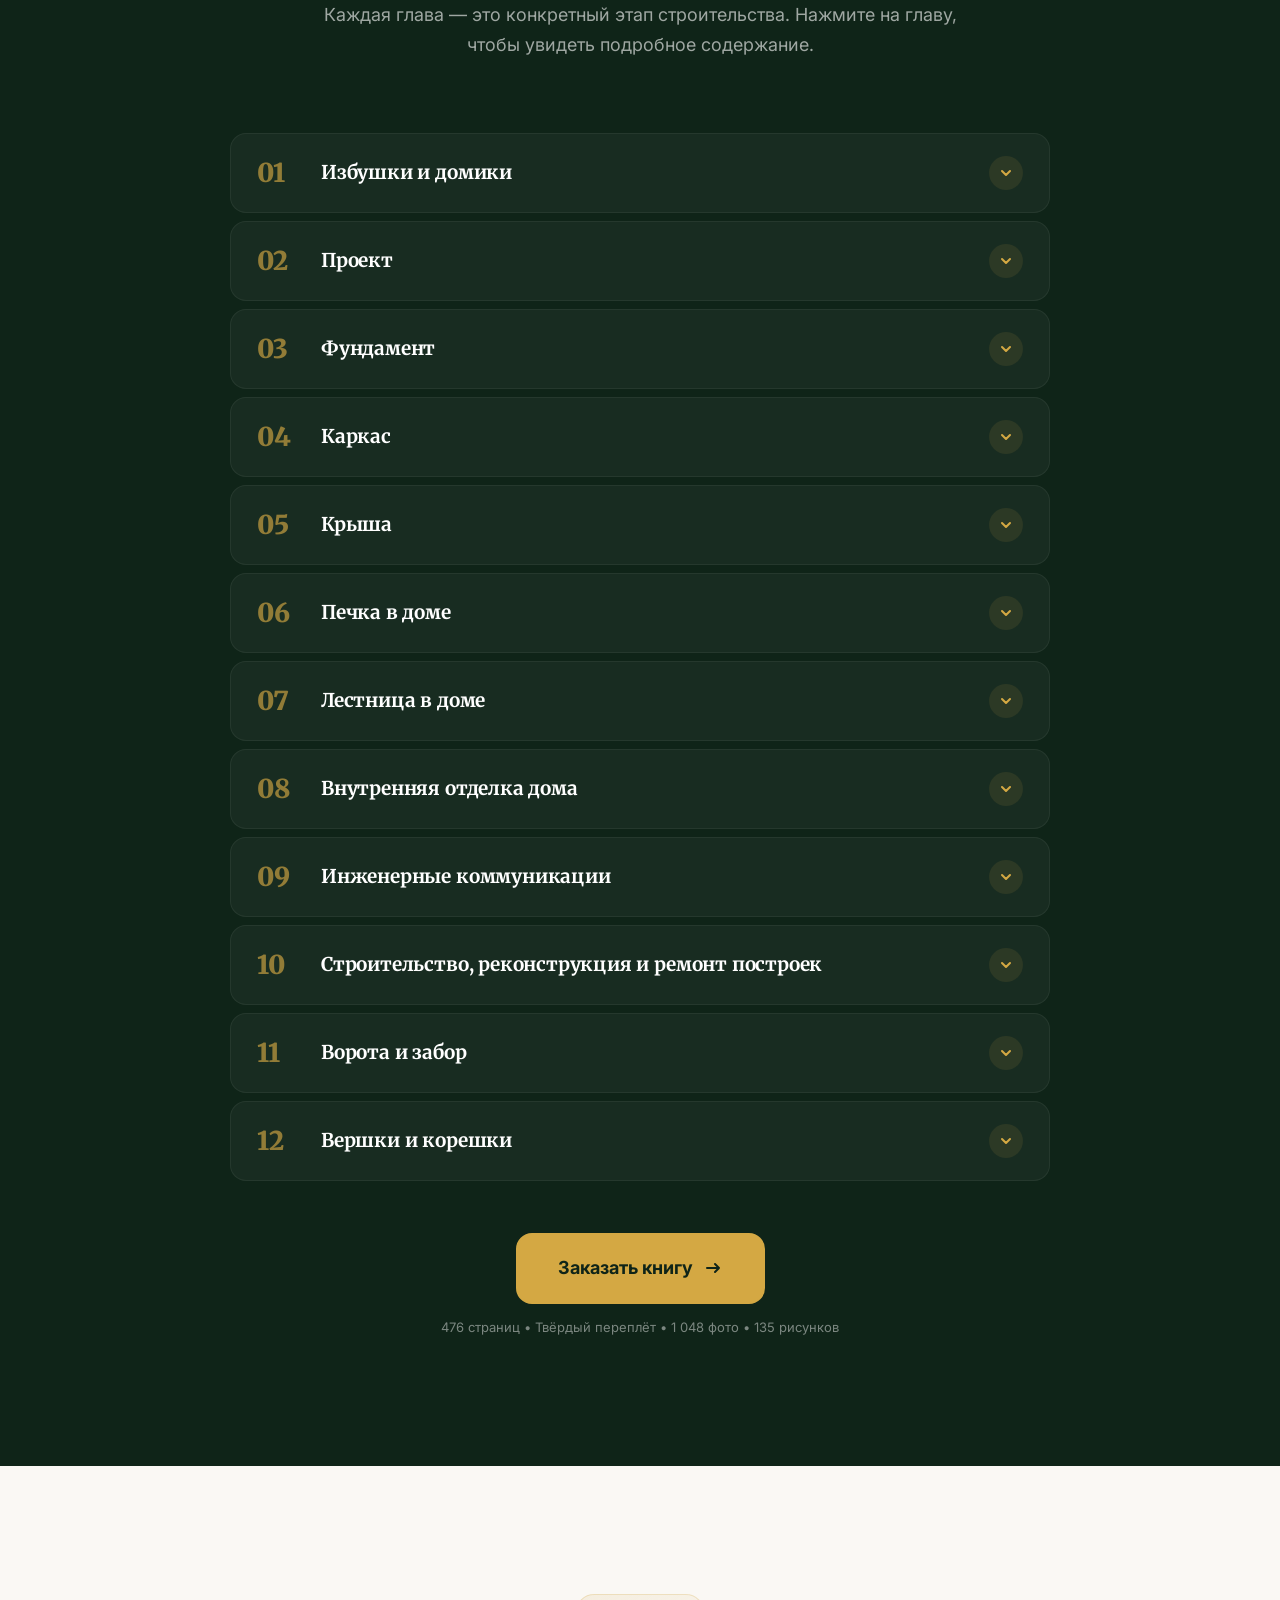
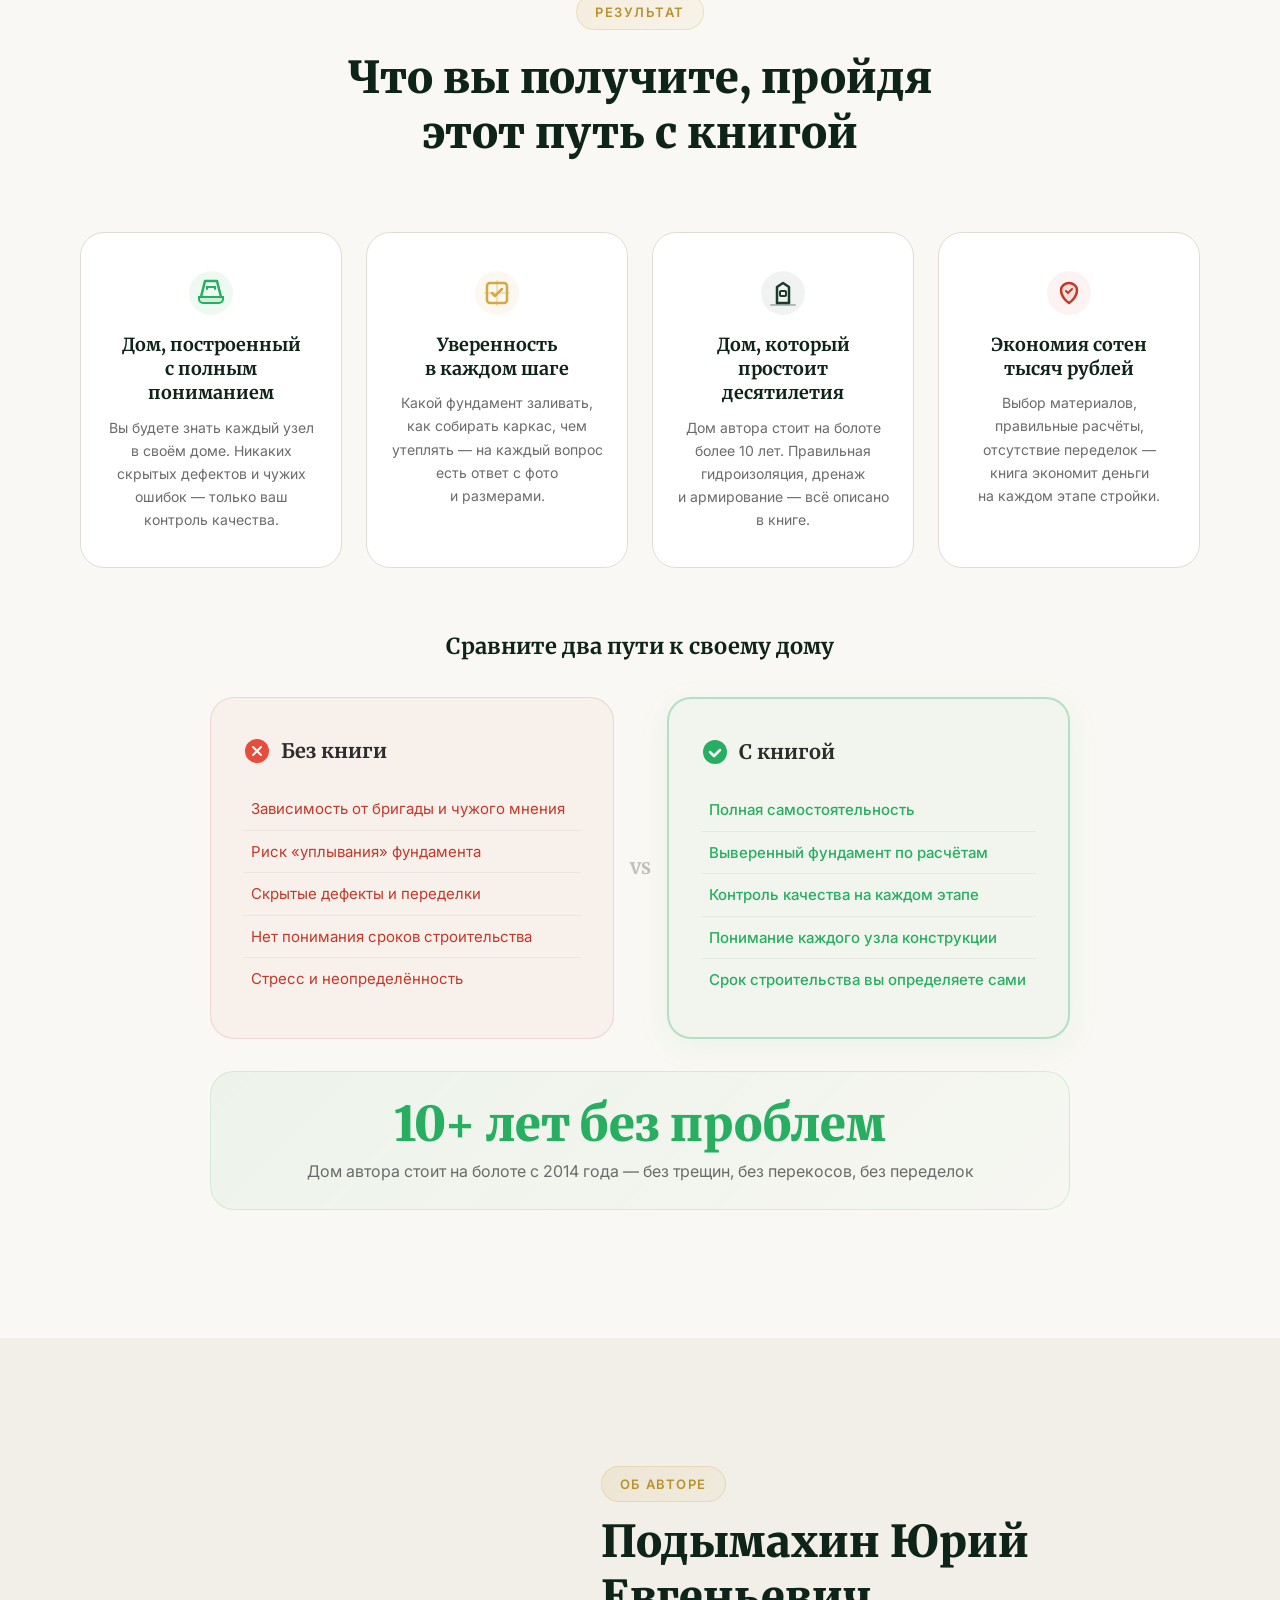
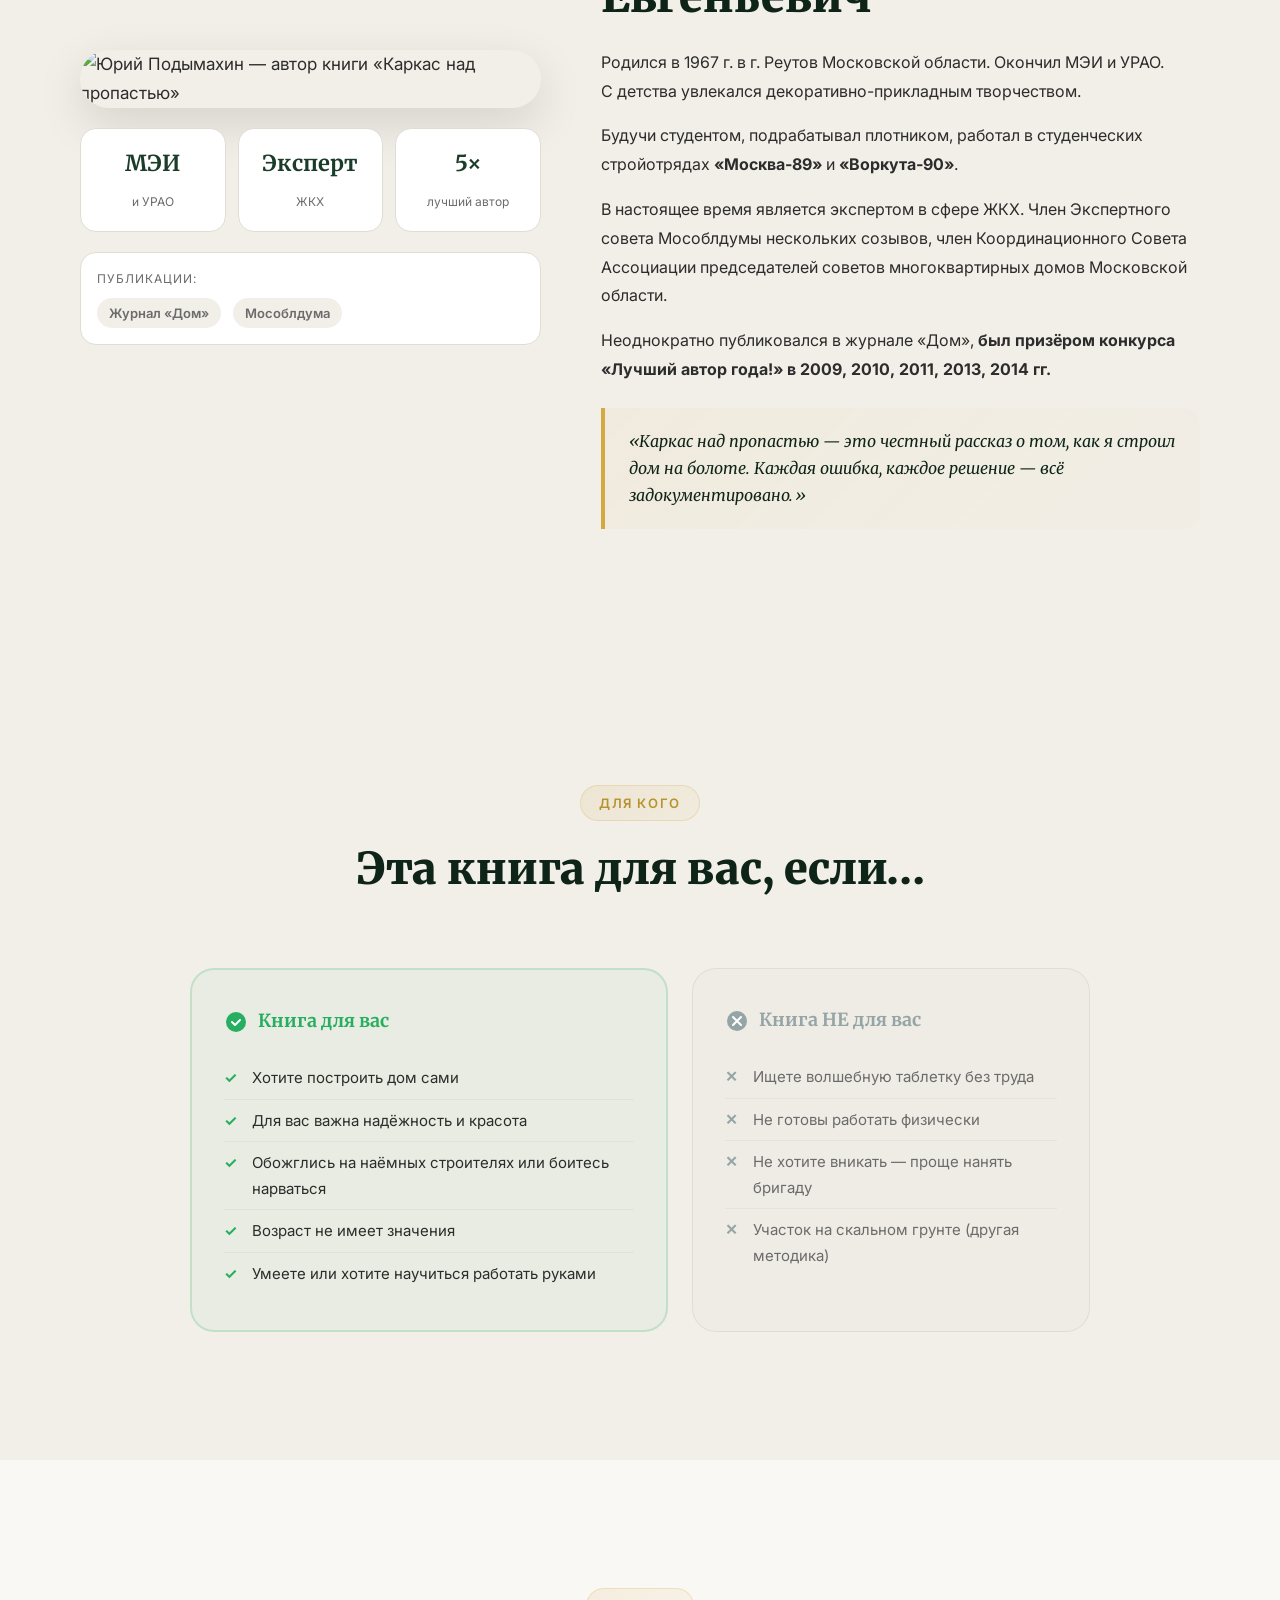
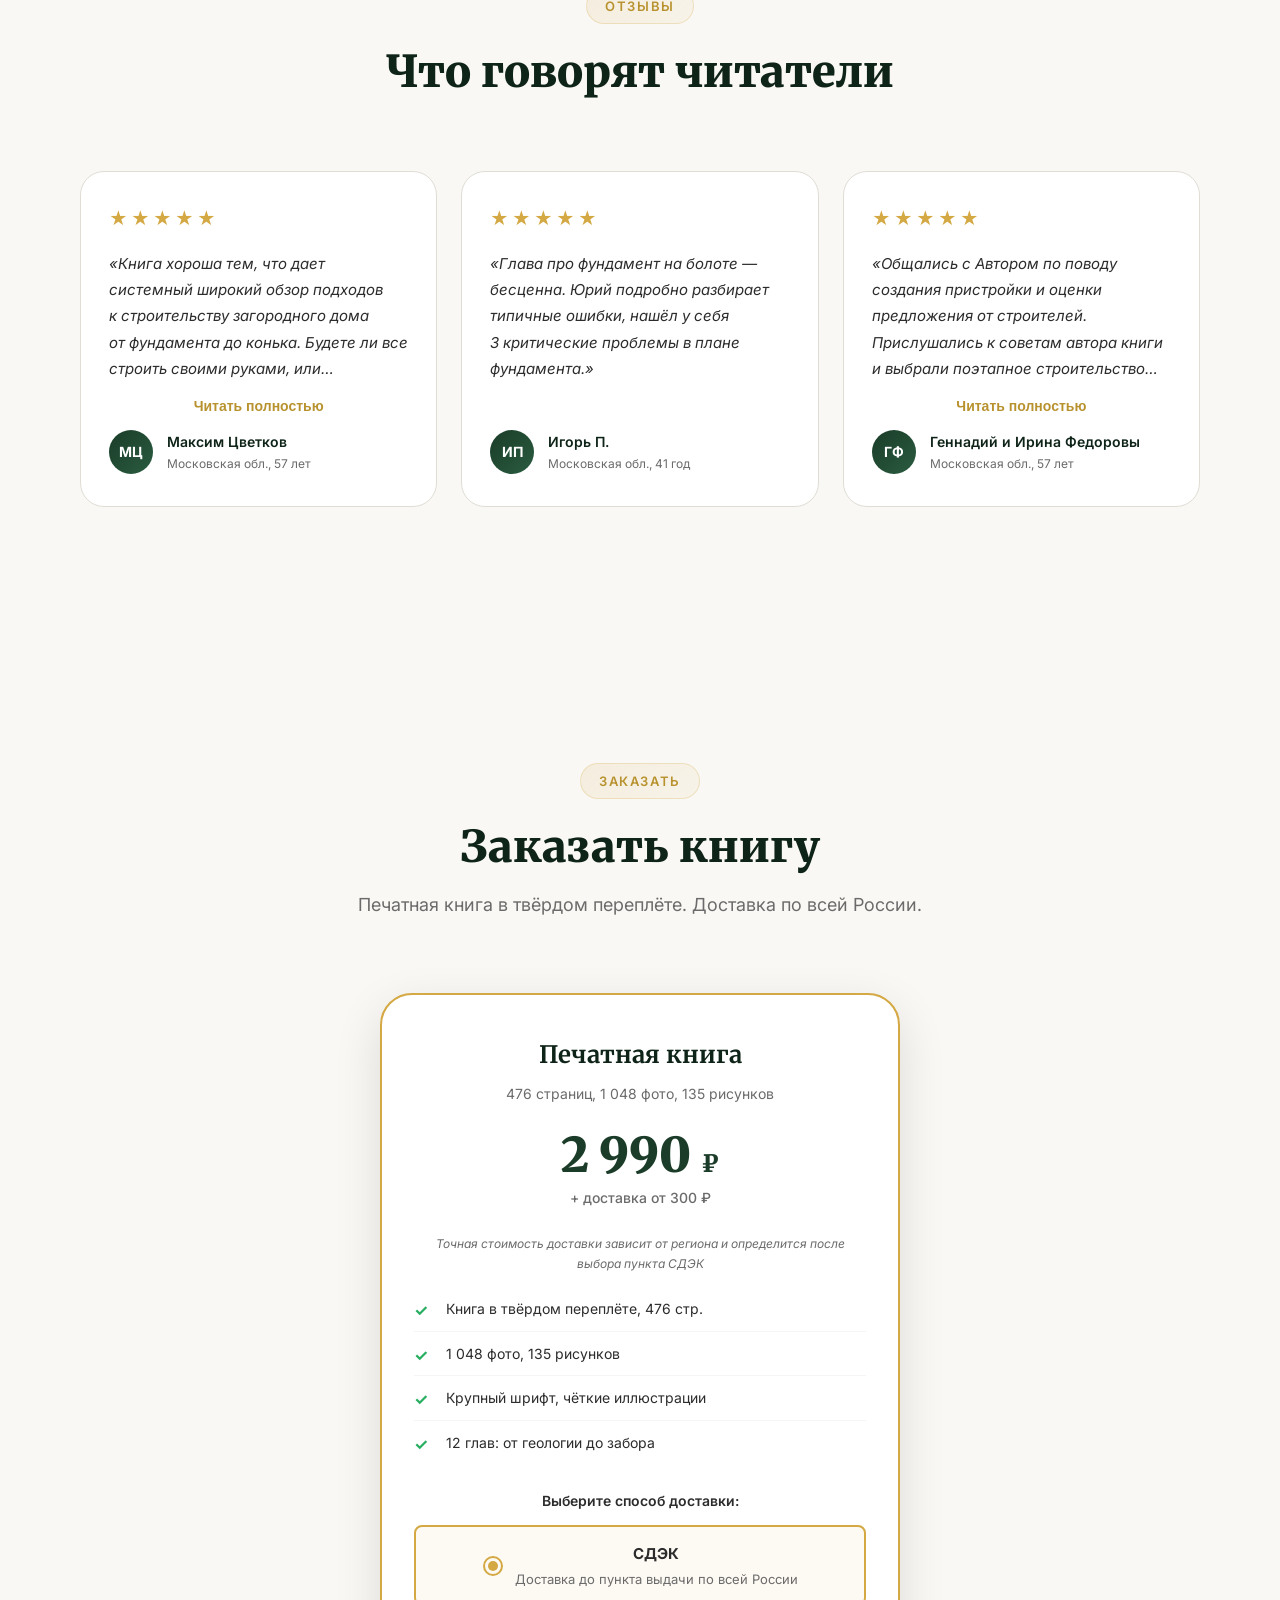
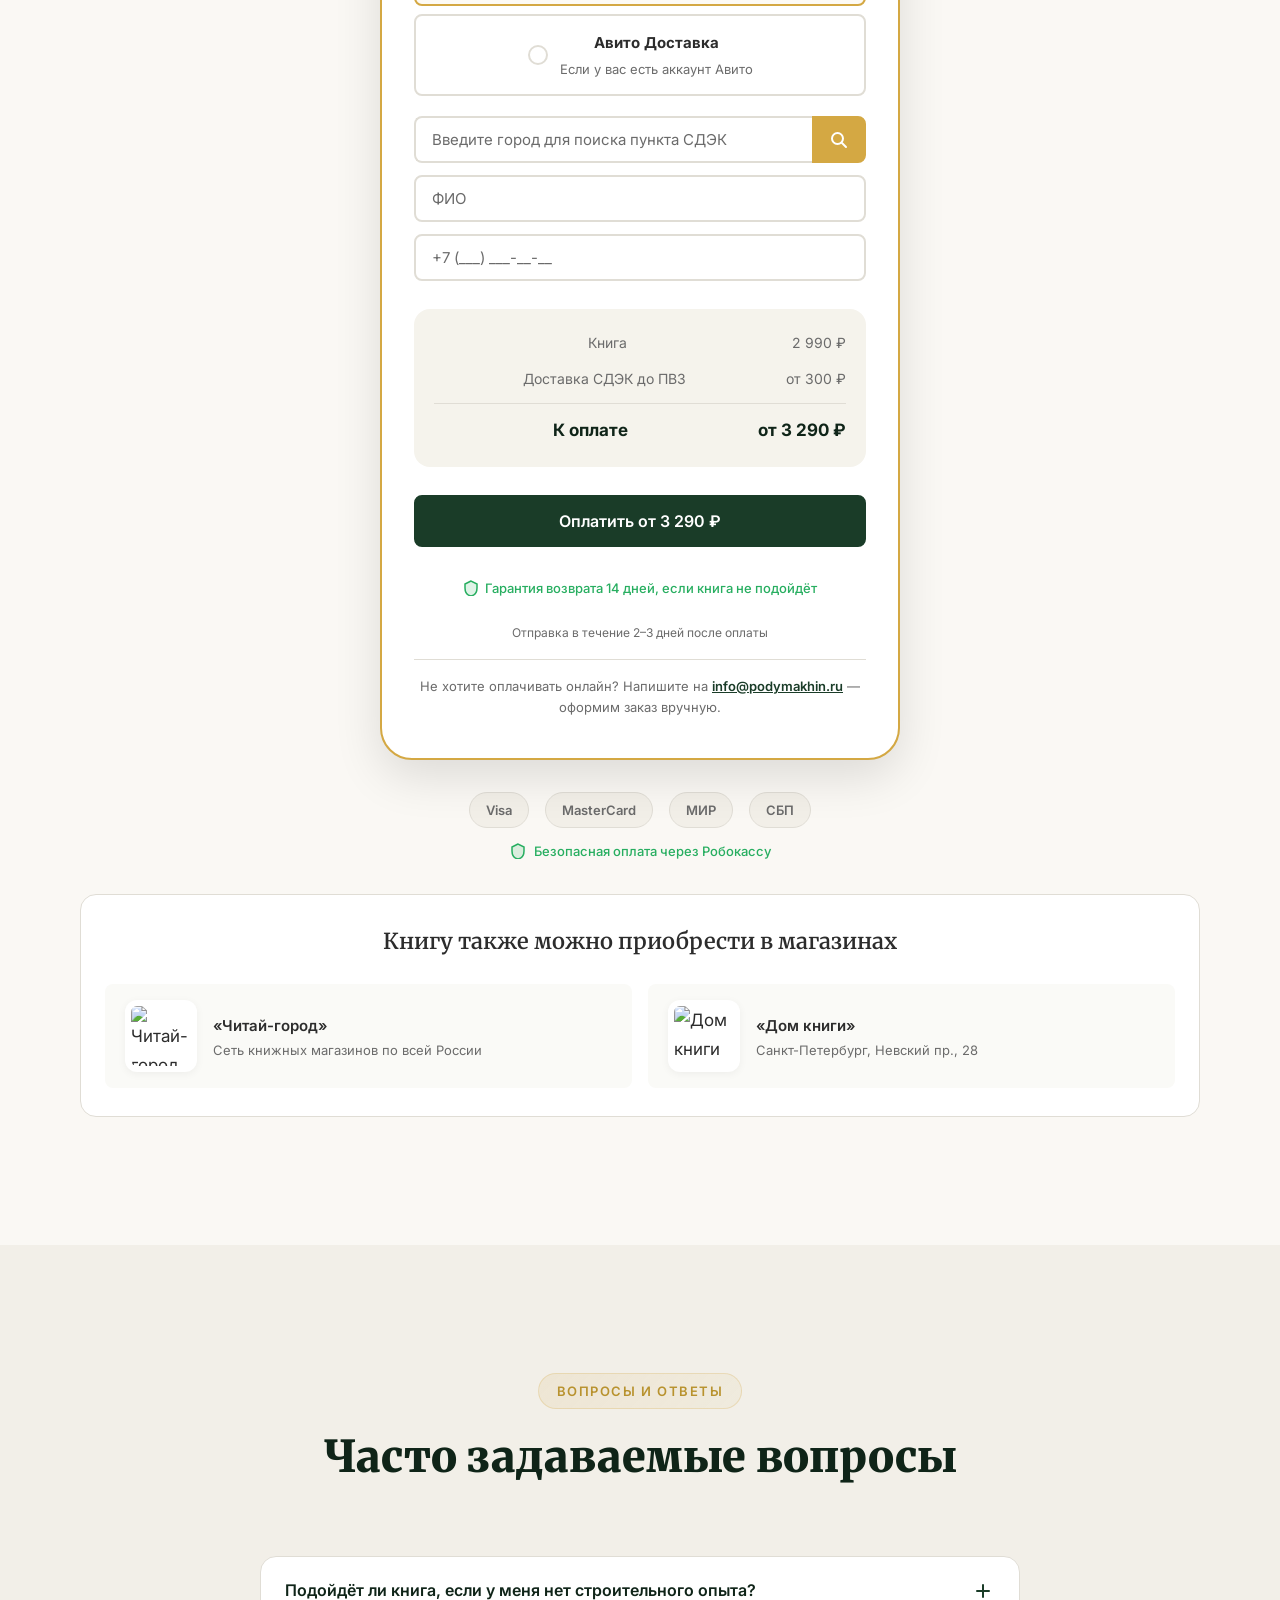
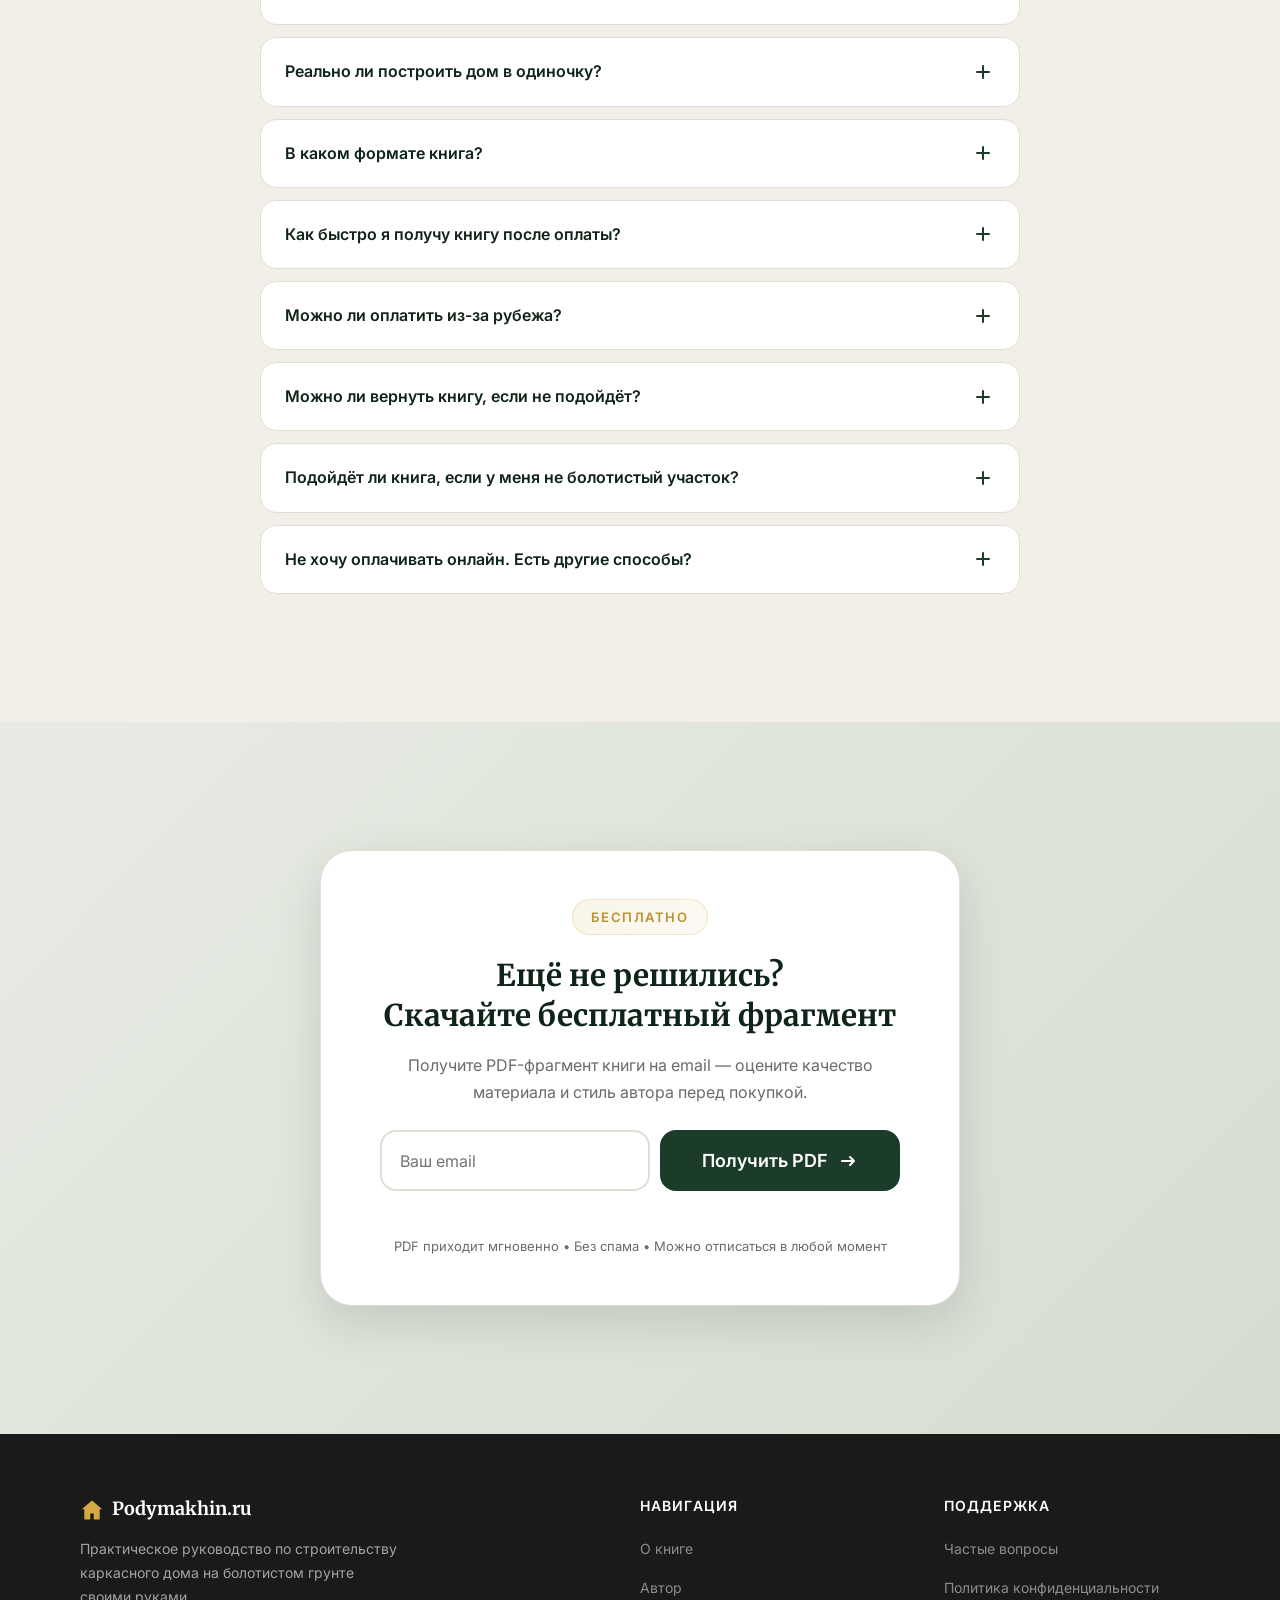
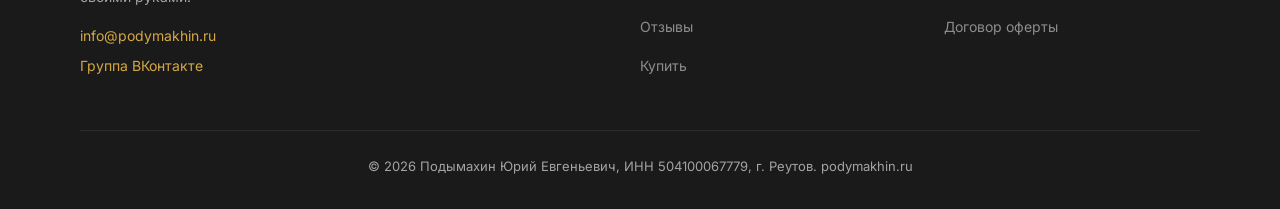
==== commit 42af03af: "Conversion optimization: economic framing, guarantee, FAQ, repeat lead magnet Key changes to increas" ====
--- a/index.html
+++ b/index.html
@@ -68,7 +68,9 @@
             {"@type": "Question", "name": "Подойдёт ли книга, если у меня нет строительного опыта?", "acceptedAnswer": {"@type": "Answer", "text": "Да, автор сам не имеет строительного образования. Каждый этап описан с иллюстрациями, размерами и пояснениями."}},
             {"@type": "Question", "name": "Реально ли построить дом в одиночку?", "acceptedAnswer": {"@type": "Answer", "text": "Да. Для самых тяжёлых этапов желательно позвать 1–2 помощников. Авторские наработки и опыт позволяют выполнить практически все работы самостоятельно."}},
             {"@type": "Question", "name": "В каком формате книга?", "acceptedAnswer": {"@type": "Answer", "text": "Книга в твёрдом переплёте, максимально иллюстрирована по этапам работ — шрифт крупный, иллюстрации чёткие. Всё наглядно и удобно."}},
-            {"@type": "Question", "name": "Как быстро я получу книгу?", "acceptedAnswer": {"@type": "Answer", "text": "После оплаты заказ будет сформирован и отправлен в течение 2–3 дней транспортной компанией."}}
+            {"@type": "Question", "name": "Как быстро я получу книгу?", "acceptedAnswer": {"@type": "Answer", "text": "После оплаты заказ будет сформирован и отправлен в течение 2–3 дней транспортной компанией."}},
+            {"@type": "Question", "name": "Можно ли вернуть книгу, если не подойдёт?", "acceptedAnswer": {"@type": "Answer", "text": "Да, в течение 14 дней с момента получения вы можете вернуть книгу и получить деньги обратно."}},
+            {"@type": "Question", "name": "Подойдёт ли книга, если у меня не болотистый участок?", "acceptedAnswer": {"@type": "Answer", "text": "Да. Книга охватывает все этапы строительства каркасного дома. 10 из 12 глав применимы к любому грунту."}}
         ]
     }
     </script>
@@ -168,7 +170,7 @@
                 </div>
                 <div class="hero__actions">
                     <a href="#pricing" class="btn btn--primary btn--lg btn--pulse">
-                        Заказать книгу
+                        Заказать книгу &mdash; от&nbsp;3&nbsp;290&nbsp;&#8381;
                         <svg class="btn__arrow" width="20" height="20" viewBox="0 0 20 20" fill="none" aria-hidden="true"><path d="M4 10h12m0 0l-4-4m4 4l-4 4" stroke="currentColor" stroke-width="2" stroke-linecap="round" stroke-linejoin="round"/></svg>
                     </a>
                     <a href="#about-book" class="btn btn--ghost btn--lg">Подробнее о книге</a>
@@ -176,7 +178,9 @@
                 <div class="hero__micro">
                     <span>&#128214; Печатная книга в&nbsp;твёрдом переплёте</span>
                     <span>&bull;</span>
-                    <span>&#128666; Доставка по&nbsp;всей России</span>
+                    <span>&#128666; Доставка СДЭК по&nbsp;всей России</span>
+                    <span>&bull;</span>
+                    <span>&#128274; Гарантия возврата 14&nbsp;дней</span>
                 </div>
             </div>
             <div class="hero__book" data-animate="fade-left">
@@ -269,6 +273,24 @@
                 <a href="#about-book" class="btn btn--primary">Узнать, что внутри книги
                     <svg class="btn__arrow" width="20" height="20" viewBox="0 0 20 20" fill="none" aria-hidden="true"><path d="M4 10h12m0 0l-4-4m4 4l-4 4" stroke="currentColor" stroke-width="2" stroke-linecap="round" stroke-linejoin="round"/></svg>
                 </a>
+            </div>
+
+            <!-- Экономический фрейм -->
+            <div class="cost-frame" data-animate="fade-up">
+                <div class="cost-frame__row">
+                    <div class="cost-frame__item cost-frame__item--bad">
+                        <span class="cost-frame__label">Одна ошибка в&nbsp;фундаменте</span>
+                        <span class="cost-frame__value">200&nbsp;000 &ndash; 500&nbsp;000&nbsp;&#8381;</span>
+                        <span class="cost-frame__note">демонтаж + переделка</span>
+                    </div>
+                    <div class="cost-frame__vs">VS</div>
+                    <div class="cost-frame__item cost-frame__item--good">
+                        <span class="cost-frame__label">Книга с&nbsp;проверенными решениями</span>
+                        <span class="cost-frame__value">2&nbsp;990&nbsp;&#8381;</span>
+                        <span class="cost-frame__note">476 страниц &bull; 12 глав &bull; 1 048 фото</span>
+                    </div>
+                </div>
+                <p class="cost-frame__bottom">Книга окупается уже при первом&nbsp;решении, которое вы&nbsp;примете <strong>правильно</strong>.</p>
             </div>
         </div>
     </section>
@@ -577,21 +599,21 @@
                         <svg width="48" height="48" viewBox="0 0 48 48" fill="none"><circle cx="24" cy="24" r="22" fill="rgba(212,168,67,0.08)"/><path d="M24 12v24M12 24h24" stroke="#d4a843" stroke-width="2" stroke-linecap="round" opacity="0.3"/><rect x="14" y="14" width="20" height="20" rx="3" stroke="#d4a843" stroke-width="2.5"/><path d="M19 24l3 3 7-7" stroke="#d4a843" stroke-width="2.5" stroke-linecap="round" stroke-linejoin="round"/></svg>
                     </div>
                     <h3 class="benefit__title">Уверенность<br>в&nbsp;каждом шаге</h3>
-                    <p class="benefit__text">Вы&nbsp;точно знаете, что делать дальше.</p>
+                    <p class="benefit__text">Какой фундамент заливать, как собирать каркас, чем утеплять &mdash; на&nbsp;каждый вопрос есть ответ с&nbsp;фото и&nbsp;размерами.</p>
                 </div>
                 <div class="benefit" data-animate="fade-up" data-delay="200">
                     <div class="benefit__icon" aria-hidden="true">
                         <svg width="48" height="48" viewBox="0 0 48 48" fill="none"><circle cx="24" cy="24" r="22" fill="rgba(26,60,40,0.06)"/><path d="M18 34V18l6-4 6 4v16" stroke="#1a3c28" stroke-width="2.5" stroke-linecap="round" stroke-linejoin="round"/><path d="M18 34h12" stroke="#1a3c28" stroke-width="2.5" stroke-linecap="round"/><rect x="21" y="22" width="6" height="5" rx="1" stroke="#1a3c28" stroke-width="2"/><path d="M12 36h24" stroke="#1a3c28" stroke-width="2" stroke-linecap="round" opacity="0.3"/></svg>
                     </div>
-                    <h3 class="benefit__title">Дом, который<br>простоит долго</h3>
-                    <p class="benefit__text">Защита от&nbsp;влаги &mdash; гарантия, что дом даже на&nbsp;болоте простоит долго.</p>
+                    <h3 class="benefit__title">Дом, который<br>простоит десятилетия</h3>
+                    <p class="benefit__text">Дом автора стоит на&nbsp;болоте более 10&nbsp;лет. Правильная гидроизоляция, дренаж и&nbsp;армирование &mdash; всё описано в&nbsp;книге.</p>
                 </div>
                 <div class="benefit" data-animate="fade-up" data-delay="300">
                     <div class="benefit__icon" aria-hidden="true">
                         <svg width="48" height="48" viewBox="0 0 48 48" fill="none"><circle cx="24" cy="24" r="22" fill="rgba(192,57,43,0.06)"/><path d="M24 14c-4 0-8 3-8 7 0 8 8 13 8 13s8-5 8-13c0-4-4-7-8-7z" stroke="#c0392b" stroke-width="2.5" fill="rgba(192,57,43,0.1)"/><path d="M21 22l2 2 4-4" stroke="#c0392b" stroke-width="2" stroke-linecap="round" stroke-linejoin="round"/></svg>
                     </div>
-                    <h3 class="benefit__title">Гордость<br>за&nbsp;результат</h3>
-                    <p class="benefit__text">Вы&nbsp;построите дом своими руками &mdash; это наполнит вас гордостью от&nbsp;осознания хорошо выполненной работы.</p>
+                    <h3 class="benefit__title">Экономия сотен<br>тысяч рублей</h3>
+                    <p class="benefit__text">Выбор материалов, правильные расчёты, отсутствие переделок &mdash; книга экономит деньги на&nbsp;каждом этапе стройки.</p>
                 </div>
             </div>
             <div class="benefits__comparison" data-animate="fade-up">
@@ -626,8 +648,8 @@
                     </div>
                 </div>
                 <div class="comparison__savings" data-animate="fade-up">
-                    <div class="comparison__savings-number">0 критических ошибок</div>
-                    <div class="comparison__savings-text">у&nbsp;читателей, которые строили по&nbsp;книге</div>
+                    <div class="comparison__savings-number">10+ лет без&nbsp;проблем</div>
+                    <div class="comparison__savings-text">Дом автора стоит на&nbsp;болоте с&nbsp;2014&nbsp;года &mdash; без&nbsp;трещин, без&nbsp;перекосов, без&nbsp;переделок</div>
                 </div>
             </div>
         </div>
@@ -793,8 +815,9 @@
                     </div>
                     <div class="price-card__price">
                         <span class="price-card__current">2 990 <small>&#8381;</small></span>
-                    </div>
-                    <p class="price-card__delivery-note">Доставка СДЭК до&nbsp;пункта выдачи по&nbsp;всей России</p>
+                        <span class="price-card__delivery-plus">+ доставка от&nbsp;300&nbsp;&#8381;</span>
+                    </div>
+                    <p class="price-card__delivery-note">Точная стоимость доставки зависит от&nbsp;региона и&nbsp;определится после выбора пункта СДЭК</p>
                     <ul class="price-card__features">
                         <li class="included">Книга в&nbsp;твёрдом переплёте, 476 стр.</li>
                         <li class="included">1 048 фото, 135 рисунков</li>
@@ -858,8 +881,17 @@
                         </div>
                         <input type="hidden" name="delivery_zone" id="deliveryZone" value="">
                         <button type="submit" class="btn btn--primary btn--full btn--pulse" id="orderSubmitBtn">Оплатить от&nbsp;3&nbsp;290&nbsp;&#8381;</button>
+                        <div class="order-guarantee">
+                            <svg width="16" height="16" viewBox="0 0 16 16" fill="none" aria-hidden="true"><path d="M8 1L2 4v4c0 4.4 2.6 7.3 6 8 3.4-.7 6-3.6 6-8V4L8 1z" fill="rgba(39,174,96,0.15)" stroke="#27ae60" stroke-width="1.5"/></svg>
+                            Гарантия возврата 14&nbsp;дней, если книга не&nbsp;подойдёт
+                        </div>
                         <p class="order-form__note">Отправка в&nbsp;течение 2&ndash;3 дней после оплаты</p>
                     </form>
+
+                    <!-- Заказ по телефону -->
+                    <div class="order-phone">
+                        <p>Не&nbsp;хотите оплачивать онлайн? Напишите на&nbsp;<a href="mailto:info@podymakhin.ru">info@podymakhin.ru</a> &mdash; оформим заказ вручную.</p>
+                    </div>
 
                     <!-- Кнопка Авито (скрыта по умолчанию) -->
                     <div class="order-avito" id="orderAvito" style="display:none;">
@@ -958,10 +990,68 @@
                         <p>Да, мы&nbsp;принимаем карты Visa, MasterCard, МИР, а&nbsp;также оплату через СБП и&nbsp;ЮMoney. Для&nbsp;оплаты из-за рубежа подойдёт любая международная карта.</p>
                     </div>
                 </details>
+                <details class="faq__item">
+                    <summary class="faq__question">
+                        Можно ли вернуть книгу, если не подойдёт?
+                        <span class="faq__icon" aria-hidden="true"></span>
+                    </summary>
+                    <div class="faq__answer">
+                        <p>Да, в&nbsp;течение 14&nbsp;дней с&nbsp;момента получения вы&nbsp;можете вернуть книгу и&nbsp;получить деньги обратно. Напишите на&nbsp;info@podymakhin.ru &mdash; всё решим.</p>
+                    </div>
+                </details>
+                <details class="faq__item">
+                    <summary class="faq__question">
+                        Подойдёт ли книга, если у меня не болотистый участок?
+                        <span class="faq__icon" aria-hidden="true"></span>
+                    </summary>
+                    <div class="faq__answer">
+                        <p>Да. Книга охватывает все этапы строительства каркасного дома &mdash; от&nbsp;проекта и&nbsp;фундамента до&nbsp;крыши, отделки и&nbsp;забора. Болотистый грунт &mdash; самый сложный случай; если вы&nbsp;освоите его, обычный участок покажется простым. 10&nbsp;из&nbsp;12&nbsp;глав применимы к&nbsp;любому грунту.</p>
+                    </div>
+                </details>
+                <details class="faq__item">
+                    <summary class="faq__question">
+                        Не хочу оплачивать онлайн. Есть другие способы?
+                        <span class="faq__icon" aria-hidden="true"></span>
+                    </summary>
+                    <div class="faq__answer">
+                        <p>Да. Напишите на&nbsp;info@podymakhin.ru &mdash; оформим заказ вручную. Также книгу можно купить в&nbsp;магазинах &laquo;Читай-город&raquo; и&nbsp;&laquo;Дом книги&raquo; (Санкт-Петербург).</p>
+                    </div>
+                </details>
             </div>
         </div>
     </section>
 
+
+    <!-- ===== ПОВТОРНЫЙ ЛИД-МАГНИТ ===== -->
+    <section class="free-chapter free-chapter--bottom" id="free-chapter-bottom">
+        <div class="container">
+            <div class="free-chapter__card" data-animate="fade-up">
+                <div class="free-chapter__content">
+                    <span class="section-tag">Бесплатно</span>
+                    <h2 class="free-chapter__title">Ещё не&nbsp;решились?<br>Скачайте бесплатный фрагмент</h2>
+                    <p class="free-chapter__text">Получите PDF-фрагмент книги на&nbsp;email &mdash; оцените качество материала и&nbsp;стиль автора перед покупкой.</p>
+                    <form class="subscribe-form" id="subscribeFormBottom" action="/subscribe.php" method="POST" novalidate>
+                        <div class="subscribe-form__row">
+                            <input type="email" name="email" placeholder="Ваш email" required class="subscribe-form__input" id="subscribeEmailBottom" autocomplete="email">
+                            <button type="submit" class="btn btn--primary btn--lg" id="subscribeBtnBottom">
+                                Получить PDF
+                                <svg class="btn__arrow" width="20" height="20" viewBox="0 0 20 20" fill="none" aria-hidden="true"><path d="M4 10h12m0 0l-4-4m4 4l-4 4" stroke="currentColor" stroke-width="2" stroke-linecap="round" stroke-linejoin="round"/></svg>
+                            </button>
+                        </div>
+                        <span class="subscribe-form__error" id="subscribeErrorBottom"></span>
+                    </form>
+                    <div class="subscribe-success" id="subscribeSuccessBottom" style="display:none;">
+                        <span class="subscribe-success__icon">&#10003;</span>
+                        <div>
+                            <strong>Готово!</strong>
+                            <p>PDF-фрагмент отправлен на&nbsp;ваш email. Проверьте папку &laquo;Входящие&raquo; (или &laquo;Спам&raquo;) в&nbsp;течение пары минут.</p>
+                        </div>
+                    </div>
+                    <p class="free-chapter__note">PDF приходит мгновенно &bull; Без&nbsp;спама &bull; Можно отписаться в&nbsp;любой момент</p>
+                </div>
+            </div>
+        </div>
+    </section>
 
     <!-- ===== ФУТЕР ===== -->
     <footer class="footer" role="contentinfo">
--- a/styles.css
+++ b/styles.css
@@ -157,6 +157,19 @@
 .problems__bridge{text-align:center;padding:40px 32px;background:linear-gradient(135deg,rgba(39,174,96,.04),rgba(39,174,96,.08));border-radius:var(--r-lg);border:2px solid rgba(39,174,96,.15);display:flex;flex-direction:column;align-items:center;gap:20px}
 .problems__bridge-icon{flex-shrink:0}
 .problems__bridge-text{font-size:18px;color:var(--c-text);max-width:600px}
+.cost-frame{margin-top:48px;padding:36px 32px;background:var(--c-card);border-radius:var(--r-lg);border:2px solid var(--c-border);box-shadow:var(--shadow-md)}
+.cost-frame__row{display:flex;align-items:center;justify-content:center;gap:24px;flex-wrap:wrap}
+.cost-frame__item{flex:1;min-width:200px;text-align:center;padding:24px 16px;border-radius:var(--r-md)}
+.cost-frame__item--bad{background:rgba(192,57,43,.05);border:1px solid rgba(192,57,43,.15)}
+.cost-frame__item--good{background:rgba(39,174,96,.05);border:1px solid rgba(39,174,96,.15)}
+.cost-frame__label{display:block;font-size:14px;color:var(--c-text-light);margin-bottom:8px;font-weight:500}
+.cost-frame__value{display:block;font-family:var(--f-heading);font-size:32px;font-weight:900;line-height:1.2}
+.cost-frame__item--bad .cost-frame__value{color:#c0392b}
+.cost-frame__item--good .cost-frame__value{color:#27ae60}
+.cost-frame__note{display:block;font-size:12px;color:var(--c-text-light);margin-top:6px}
+.cost-frame__vs{font-family:var(--f-heading);font-size:20px;font-weight:900;color:var(--c-text-light);opacity:.5}
+.cost-frame__bottom{text-align:center;font-size:16px;color:var(--c-text);margin-top:20px;line-height:1.6}
+@media(max-width:600px){.cost-frame__value{font-size:24px}.cost-frame__row{gap:12px}.cost-frame{padding:24px 16px}}
 @media(max-width:768px){.problems__grid{grid-template-columns:1fr}}
 
 /* ===== VIDEO SECTION ===== */
@@ -169,26 +182,31 @@
 .about-book .section-tag{color:var(--c-accent-light);background:rgba(212,168,67,.12);border-color:rgba(212,168,67,.25)}
 .about-book .section-title{color:#fff}
 .about-book .section-desc{color:rgba(255,255,255,.6)}
-.chapters{max-width:800px;margin:0 auto;display:flex;flex-direction:column;gap:2px}
-.chapter{background:rgba(255,255,255,.04);border-radius:var(--r-md);border:1px solid transparent;transition:all .4s var(--ease-out)}
-.chapter:hover{background:rgba(255,255,255,.08);border-color:rgba(212,168,67,.2)}
-.chapter__header{display:flex;align-items:center;gap:20px;padding:22px 28px;cursor:pointer;list-style:none;-webkit-user-select:none;user-select:none}
+.chapters{max-width:820px;margin:0 auto;display:flex;flex-direction:column;gap:8px}
+.chapter{background:rgba(255,255,255,.04);border-radius:var(--r-md);border:1px solid rgba(255,255,255,.06);transition:background .3s var(--ease-out),border-color .3s var(--ease-out)}
+.chapter:hover{background:rgba(255,255,255,.07);border-color:rgba(212,168,67,.25)}
+.chapter__header{display:flex;align-items:center;gap:22px;padding:22px 26px;cursor:pointer;list-style:none;-webkit-user-select:none;user-select:none}
 .chapter__header::-webkit-details-marker{display:none}
-.chapter__header::marker{display:none;content:""}
-.chapter__number{font-family:var(--f-heading);font-size:28px;font-weight:900;color:var(--c-accent);opacity:.5;min-width:44px;line-height:1;flex-shrink:0}
-.chapter__title{font-family:var(--f-heading);font-size:18px;font-weight:700;color:#fff;flex:1}
-.chapter__chevron{color:var(--c-accent);flex-shrink:0;transition:transform .3s var(--ease-out);opacity:.6}
-.chapter[open] .chapter__chevron{transform:rotate(180deg);opacity:1}
-.chapter[open]{background:rgba(255,255,255,.07);border-color:rgba(212,168,67,.15)}
-.chapter__list{padding:0 28px 20px 92px;list-style:none}
-.chapter__list li{font-size:15px;color:rgba(255,255,255,.55);line-height:1.7;padding:3px 0;position:relative;padding-left:16px}
-.chapter__list li::before{content:"—";position:absolute;left:0;color:var(--c-accent);opacity:.4}
-.chapter__list ul{list-style:none;padding:2px 0 2px 20px}
-.chapter__list ul li{font-size:14px;color:rgba(255,255,255,.4)}
-.chapter__list ul li::before{content:"·";font-size:18px}
-.about-book__cta{text-align:center;margin-top:48px;display:flex;flex-direction:column;align-items:center;gap:12px}
-.about-book__cta-note{font-size:13px;color:rgba(255,255,255,.4)}
-@media(max-width:600px){.chapter__header{padding:18px 16px;gap:12px}.chapter__number{font-size:22px;min-width:36px}.chapter__title{font-size:16px}.chapter__list{padding:0 16px 16px 64px}}
+.chapter__header::marker{content:""}
+.chapter__number{font-family:var(--f-heading);font-size:26px;font-weight:900;color:var(--c-accent);opacity:.65;min-width:42px;line-height:1;flex-shrink:0;transition:opacity .3s var(--ease-out)}
+.chapter__title{font-family:var(--f-heading);font-size:19px;font-weight:700;color:#fff;flex:1;line-height:1.35;letter-spacing:-.01em;transition:color .3s var(--ease-out)}
+.chapter:hover .chapter__title{color:var(--c-accent-light)}
+.chapter:hover .chapter__number,.chapter[open] .chapter__number{opacity:1}
+.chapter__chevron{color:var(--c-accent);flex-shrink:0;width:34px;height:34px;padding:7px;border-radius:50%;background:rgba(212,168,67,.1);transition:transform .35s var(--ease-out),background .3s var(--ease-out)}
+.chapter:hover .chapter__chevron{background:rgba(212,168,67,.2)}
+.chapter[open] .chapter__chevron{transform:rotate(180deg);background:rgba(212,168,67,.25)}
+.chapter[open]{background:rgba(255,255,255,.07);border-color:rgba(212,168,67,.22)}
+.chapter[open] .chapter__title{color:var(--c-accent-light)}
+.chapter__list{margin:0 26px 22px 90px;padding-top:18px;border-top:1px solid rgba(255,255,255,.08);list-style:none;animation:chapterReveal .35s var(--ease-out)}
+@keyframes chapterReveal{from{opacity:0;transform:translateY(-6px)}to{opacity:1;transform:translateY(0)}}
+.chapter__list>li{font-size:15.5px;color:rgba(255,255,255,.82);line-height:1.6;padding:5px 0;position:relative;padding-left:18px;font-weight:500}
+.chapter__list>li::before{content:"";position:absolute;left:0;top:13px;width:7px;height:7px;border-radius:50%;background:var(--c-accent);opacity:.7}
+.chapter__list ul{list-style:none;padding:4px 0 6px 22px;margin-top:2px}
+.chapter__list ul li{font-size:14.5px;color:rgba(255,255,255,.6);font-weight:400;line-height:1.55;padding:2px 0 2px 16px;position:relative}
+.chapter__list ul li::before{content:"";position:absolute;left:0;top:12px;width:5px;height:1.5px;border-radius:1px;background:rgba(255,255,255,.4)}
+.about-book__cta{text-align:center;margin-top:52px;display:flex;flex-direction:column;align-items:center;gap:12px}
+.about-book__cta-note{font-size:13px;color:rgba(255,255,255,.45)}
+@media(max-width:600px){.chapter__header{padding:18px 16px;gap:14px}.chapter__number{font-size:21px;min-width:32px}.chapter__title{font-size:16.5px}.chapter__chevron{width:30px;height:30px;padding:6px}.chapter__list{margin:0 16px 18px 62px}.chapter__list>li{font-size:14.5px}.chapter__list ul li{font-size:13.5px}}
 
 /* ===== BENEFITS ===== */
 .benefits{padding:var(--s-section) 0;background:var(--c-bg)}
@@ -296,13 +314,13 @@
 .review-card__header{display:flex;align-items:center;justify-content:space-between;margin-bottom:16px;flex-wrap:wrap;gap:8px}
 .review-card__stars{color:var(--c-accent);font-size:18px;letter-spacing:3px}
 .review-card__verified{font-size:11px;font-weight:600;color:var(--c-success);background:rgba(39,174,96,.08);padding:3px 10px;border-radius:100px}
-.review-card__text{font-size:15px;line-height:1.75;color:var(--c-text);font-style:italic;margin-bottom:16px;flex-grow:1}
+.review-card__text{font-size:15px;line-height:1.75;color:var(--c-text);font-style:italic;margin-bottom:16px}
 .review-card__text.is-clamped{display:-webkit-box;-webkit-line-clamp:5;-webkit-box-orient:vertical;overflow:hidden}
 .review-card__toggle{background:none;border:none;color:var(--c-accent-dark);font-size:14px;font-weight:600;cursor:pointer;padding:0;margin-bottom:16px;transition:opacity .2s}
 .review-card__toggle:hover{opacity:.7}
 .review-card__result{font-size:13px;color:var(--c-text-light);padding:10px 0;border-top:1px solid var(--c-border);margin-bottom:16px}
 .review-card__result strong{color:var(--c-primary)}
-.review-card__author{display:flex;align-items:center;gap:14px}
+.review-card__author{display:flex;align-items:center;gap:14px;margin-top:auto}
 .review-card__avatar{width:44px;height:44px;border-radius:50%;background:linear-gradient(135deg,var(--c-primary),var(--c-primary-light));display:flex;align-items:center;justify-content:center;color:#fff;font-weight:700;font-size:14px;flex-shrink:0}
 .review-card__name{font-weight:600;font-size:14px;color:var(--c-primary-dark)}
 .review-card__location{font-size:12px;color:var(--c-text-light)}
@@ -368,6 +386,7 @@
 .price-card__features li.excluded{color:var(--c-text-light);opacity:.5}
 .price-card__features li.excluded::before{content:'—';position:absolute;left:4px;color:var(--c-text-light)}
 .price-card__note{margin-top:12px;font-size:12px;color:var(--c-text-light)}
+.price-card__delivery-plus{display:block;font-size:14px;color:var(--c-text-light);font-weight:500;margin-top:4px}
 .price-card__delivery-note{font-size:12px;color:var(--c-text-light);margin:4px 0 12px;font-style:italic}
 
 /* Delivery choice */
@@ -416,6 +435,9 @@
 .order-form__input:focus{outline:none;border-color:var(--c-accent)}
 .order-form__input::placeholder{color:var(--c-text-light)}
 select.order-form__input{appearance:none;background-image:url("data:image/svg+xml,%3Csvg width='12' height='8' viewBox='0 0 12 8' fill='none' xmlns='http://www.w3.org/2000/svg'%3E%3Cpath d='M1 1l5 5 5-5' stroke='%236b6b6b' stroke-width='2' stroke-linecap='round'/%3E%3C/svg%3E");background-repeat:no-repeat;background-position:right 16px center}
+.order-guarantee{display:flex;align-items:center;justify-content:center;gap:6px;font-size:13px;color:#27ae60;font-weight:500;margin-top:10px;padding:8px 0}
+.order-phone{text-align:center;margin-top:16px;padding-top:16px;border-top:1px solid var(--c-border);font-size:13px;color:var(--c-text-light);line-height:1.6}
+.order-phone a{color:var(--c-primary);font-weight:600;text-decoration:underline}
 .order-form__note{font-size:12px;color:var(--c-text-light);text-align:center;margin-top:4px}
 .order-form__error{display:none;font-size:12px;color:var(--c-danger);margin-top:4px;line-height:1.3}
 .order-form__error.visible{display:block}
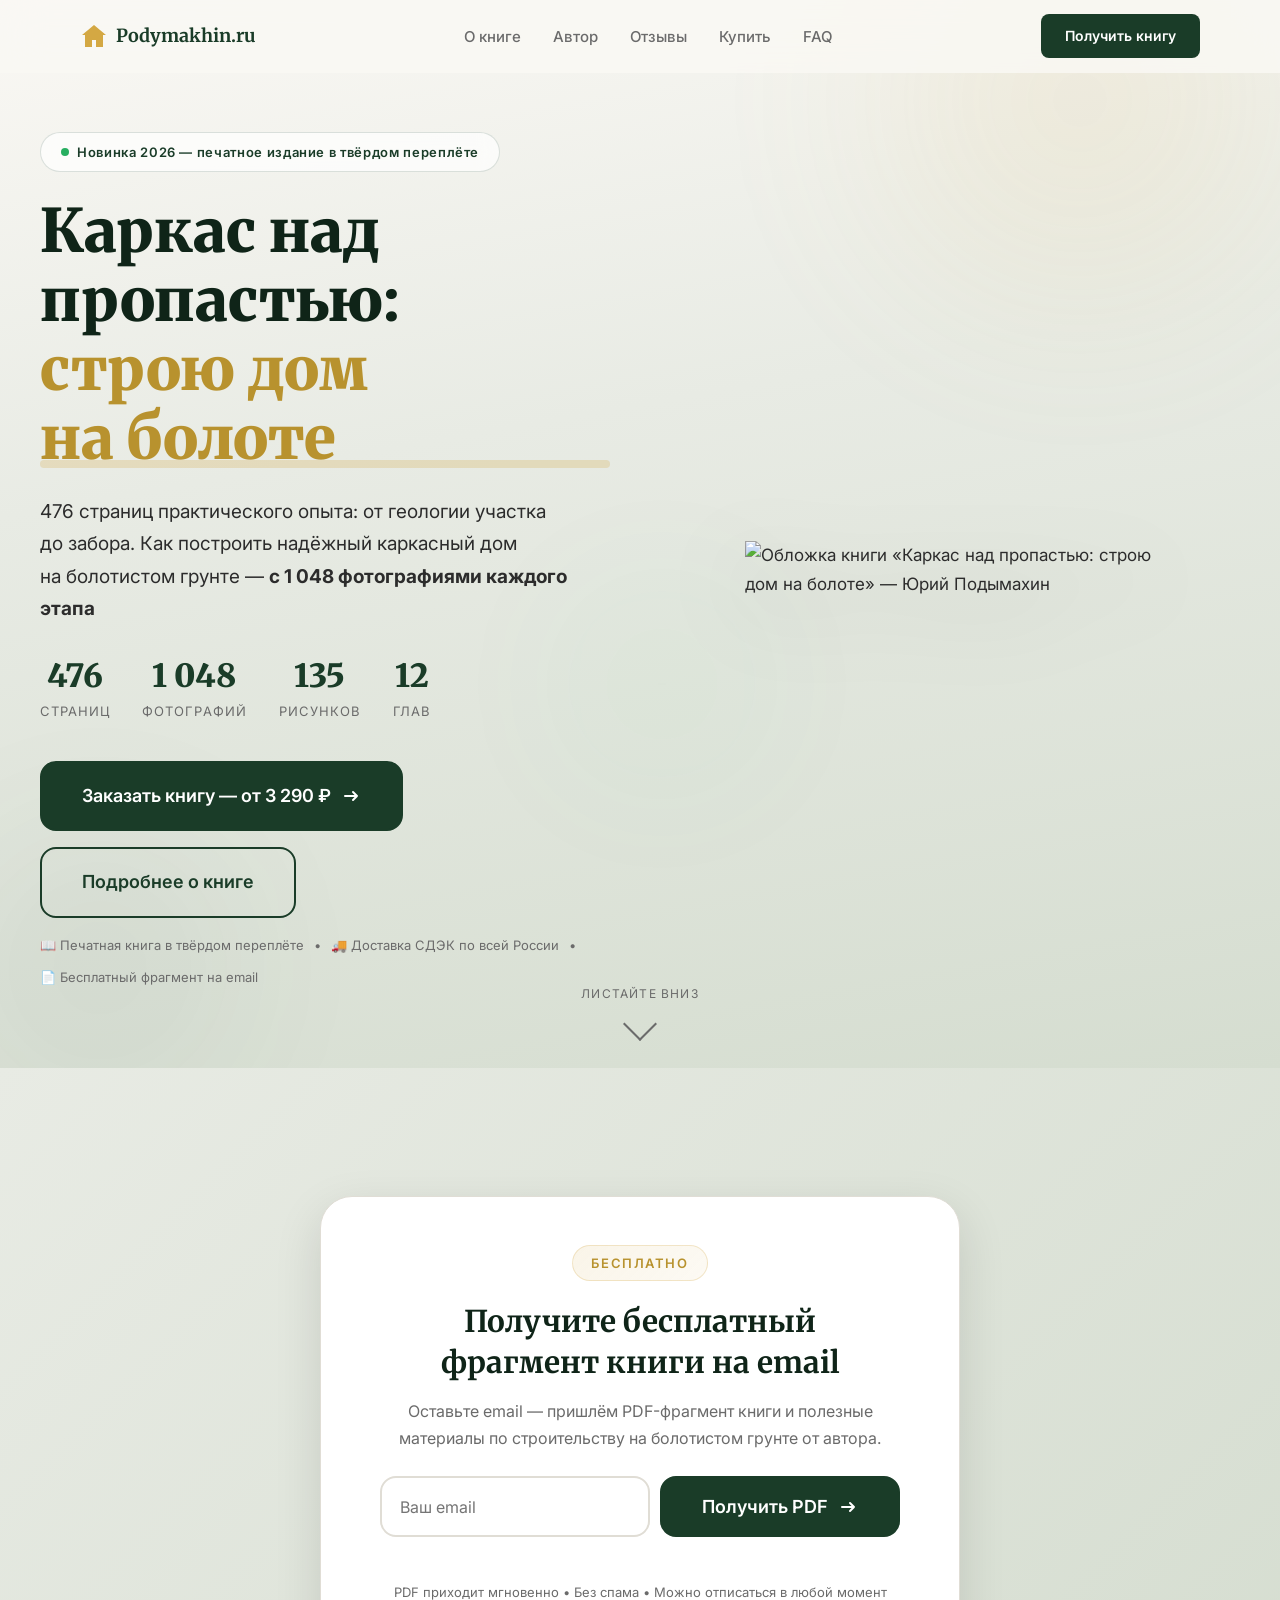
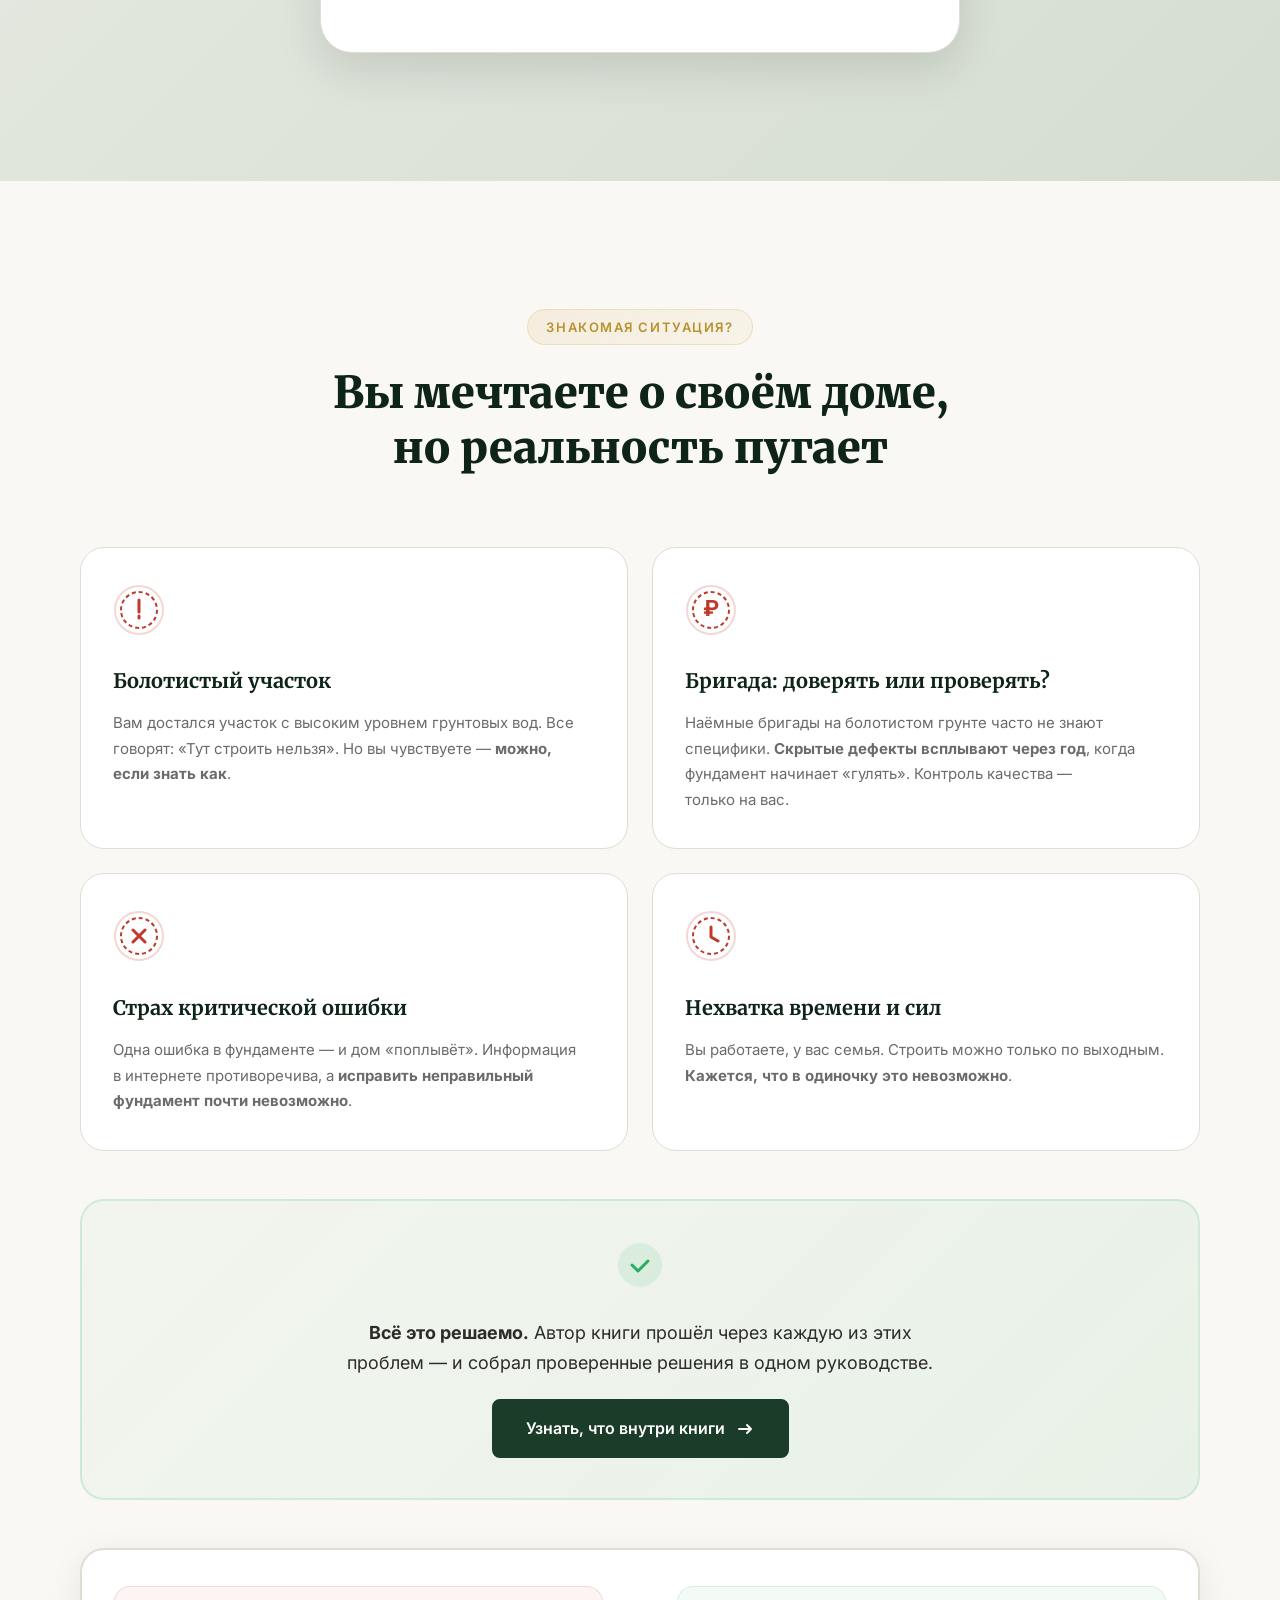
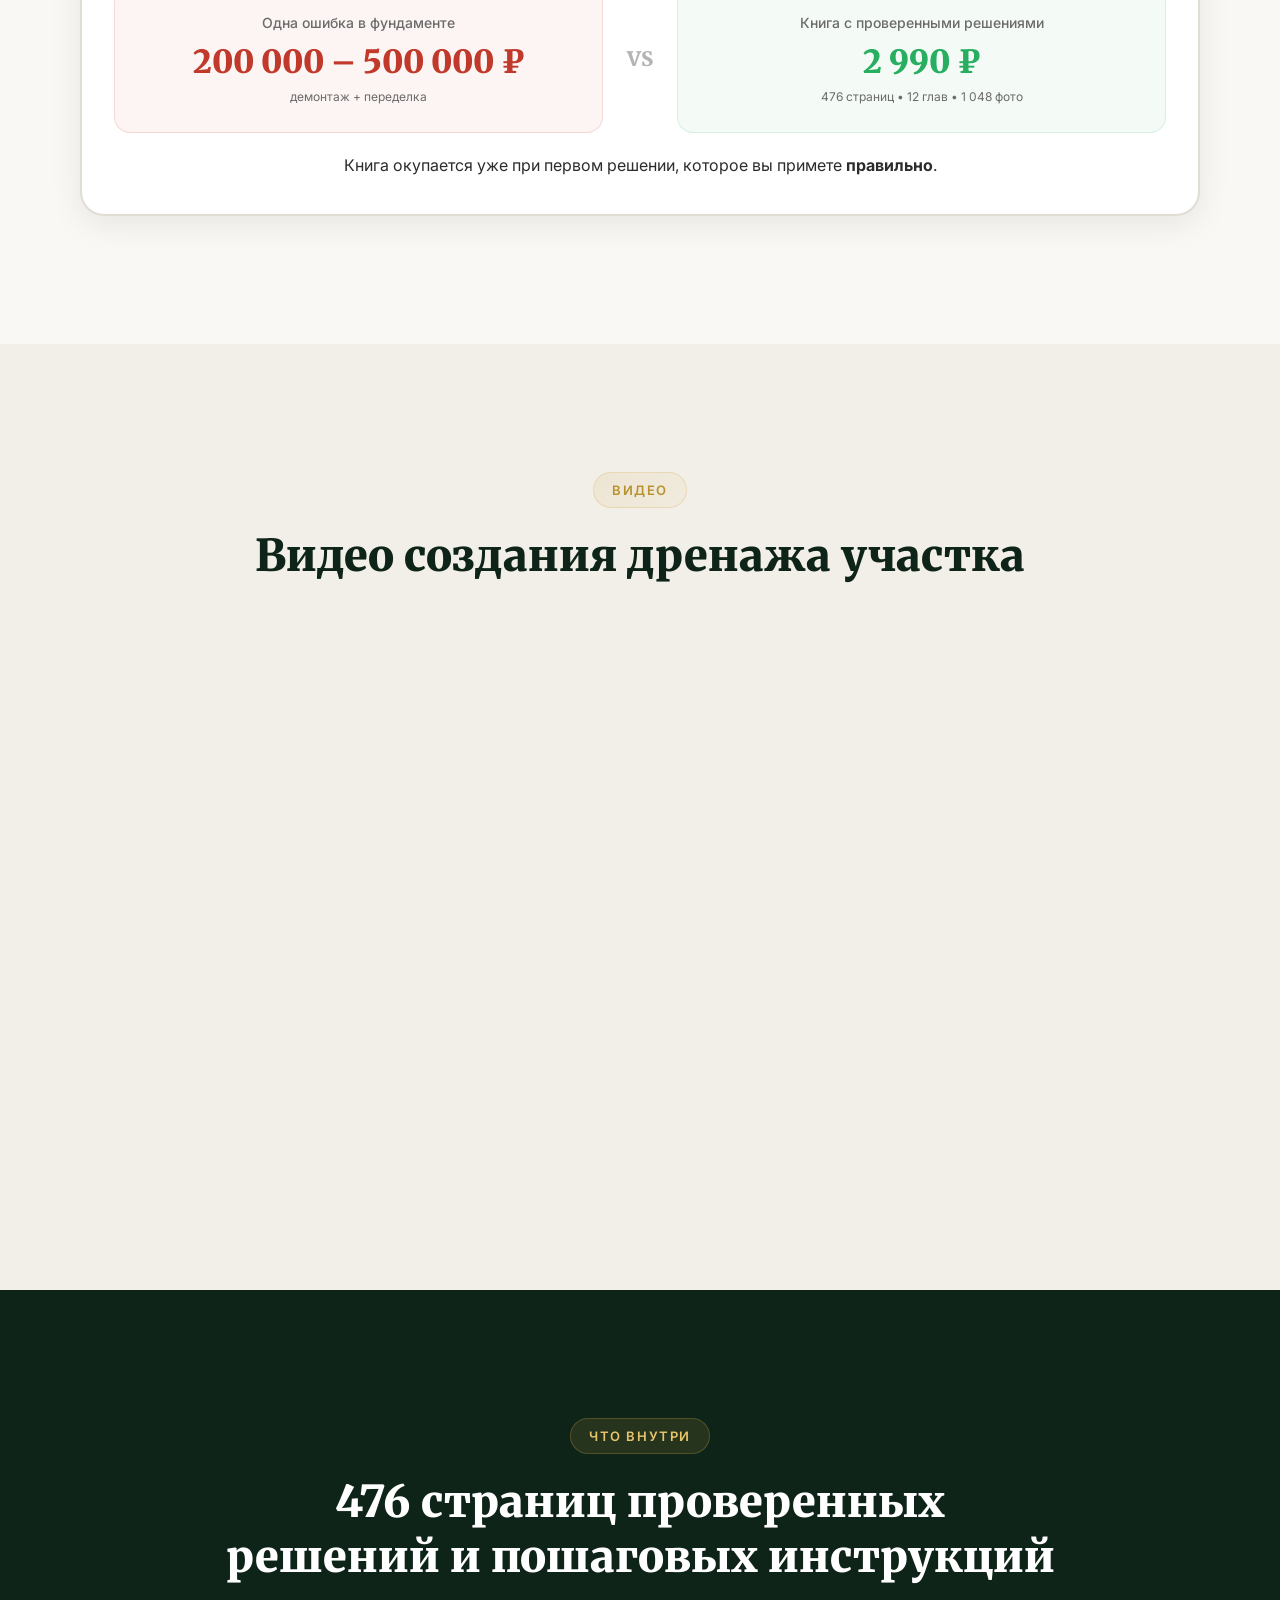
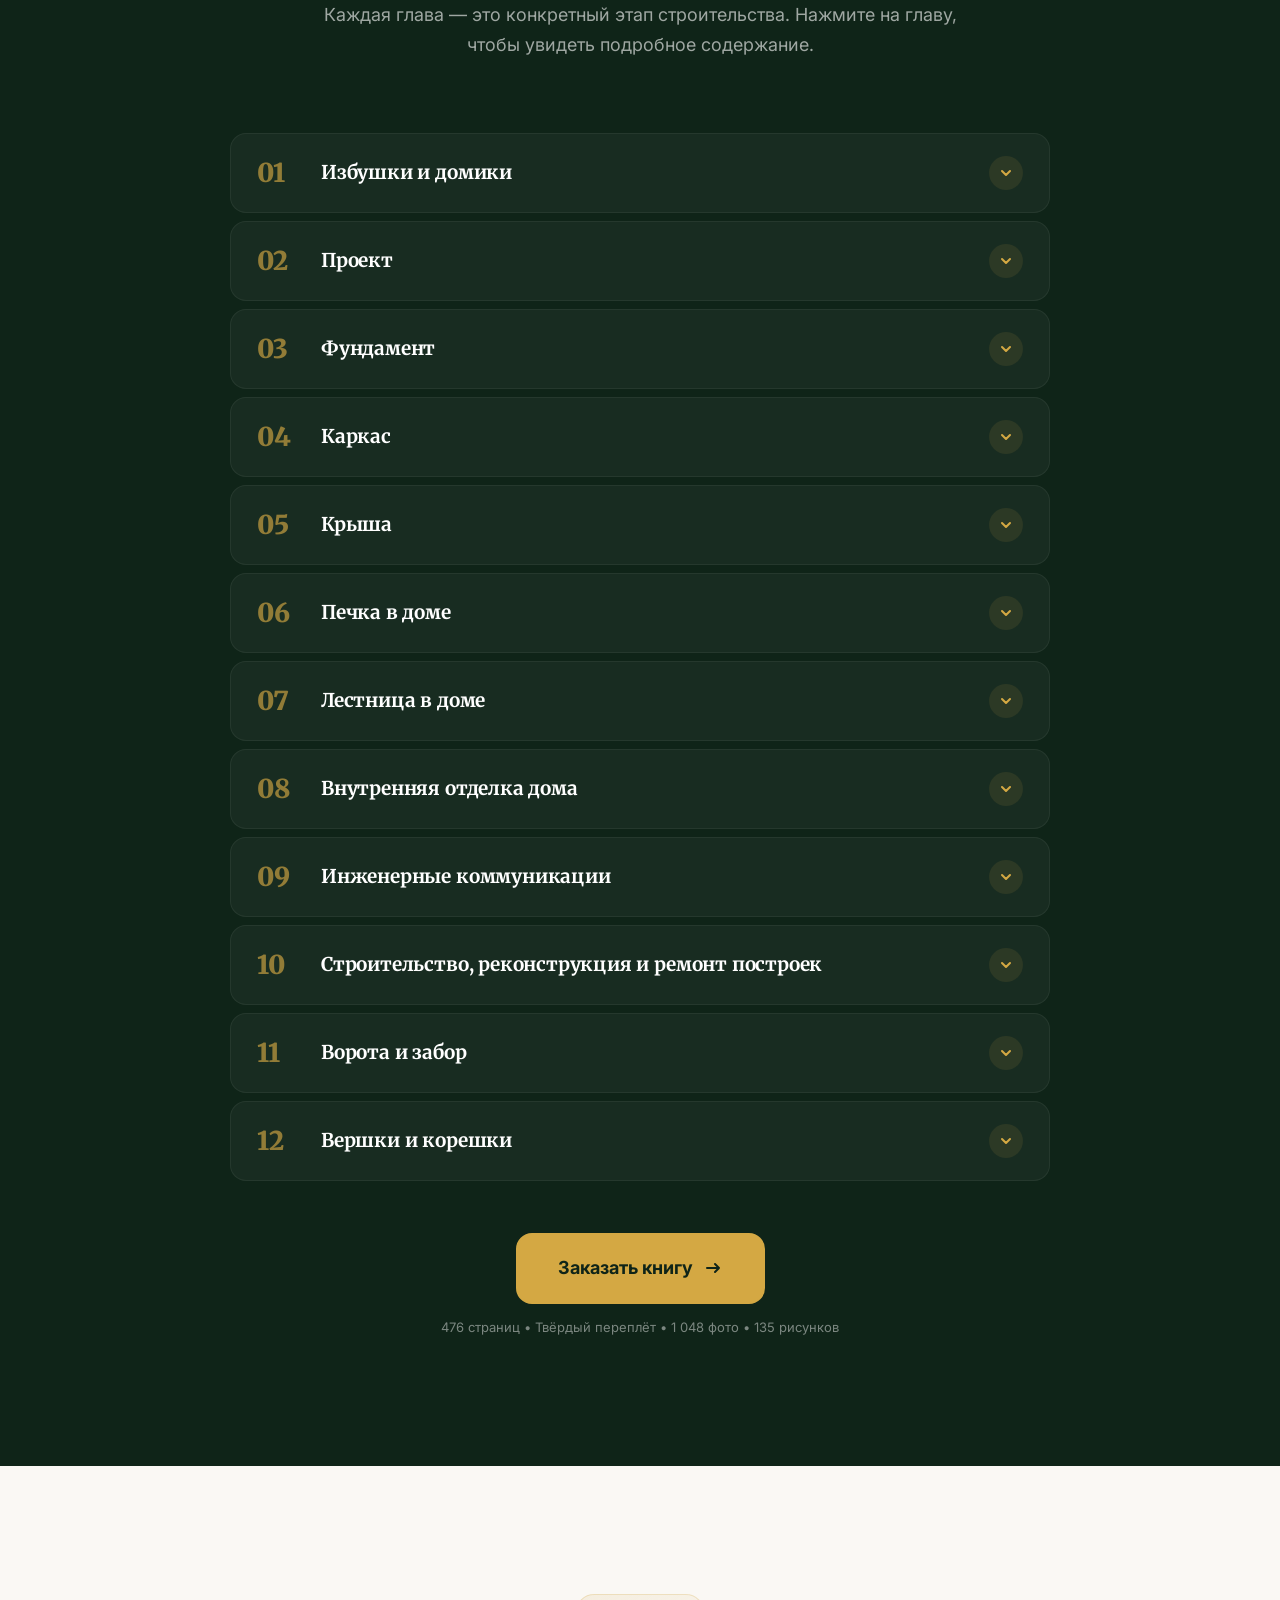
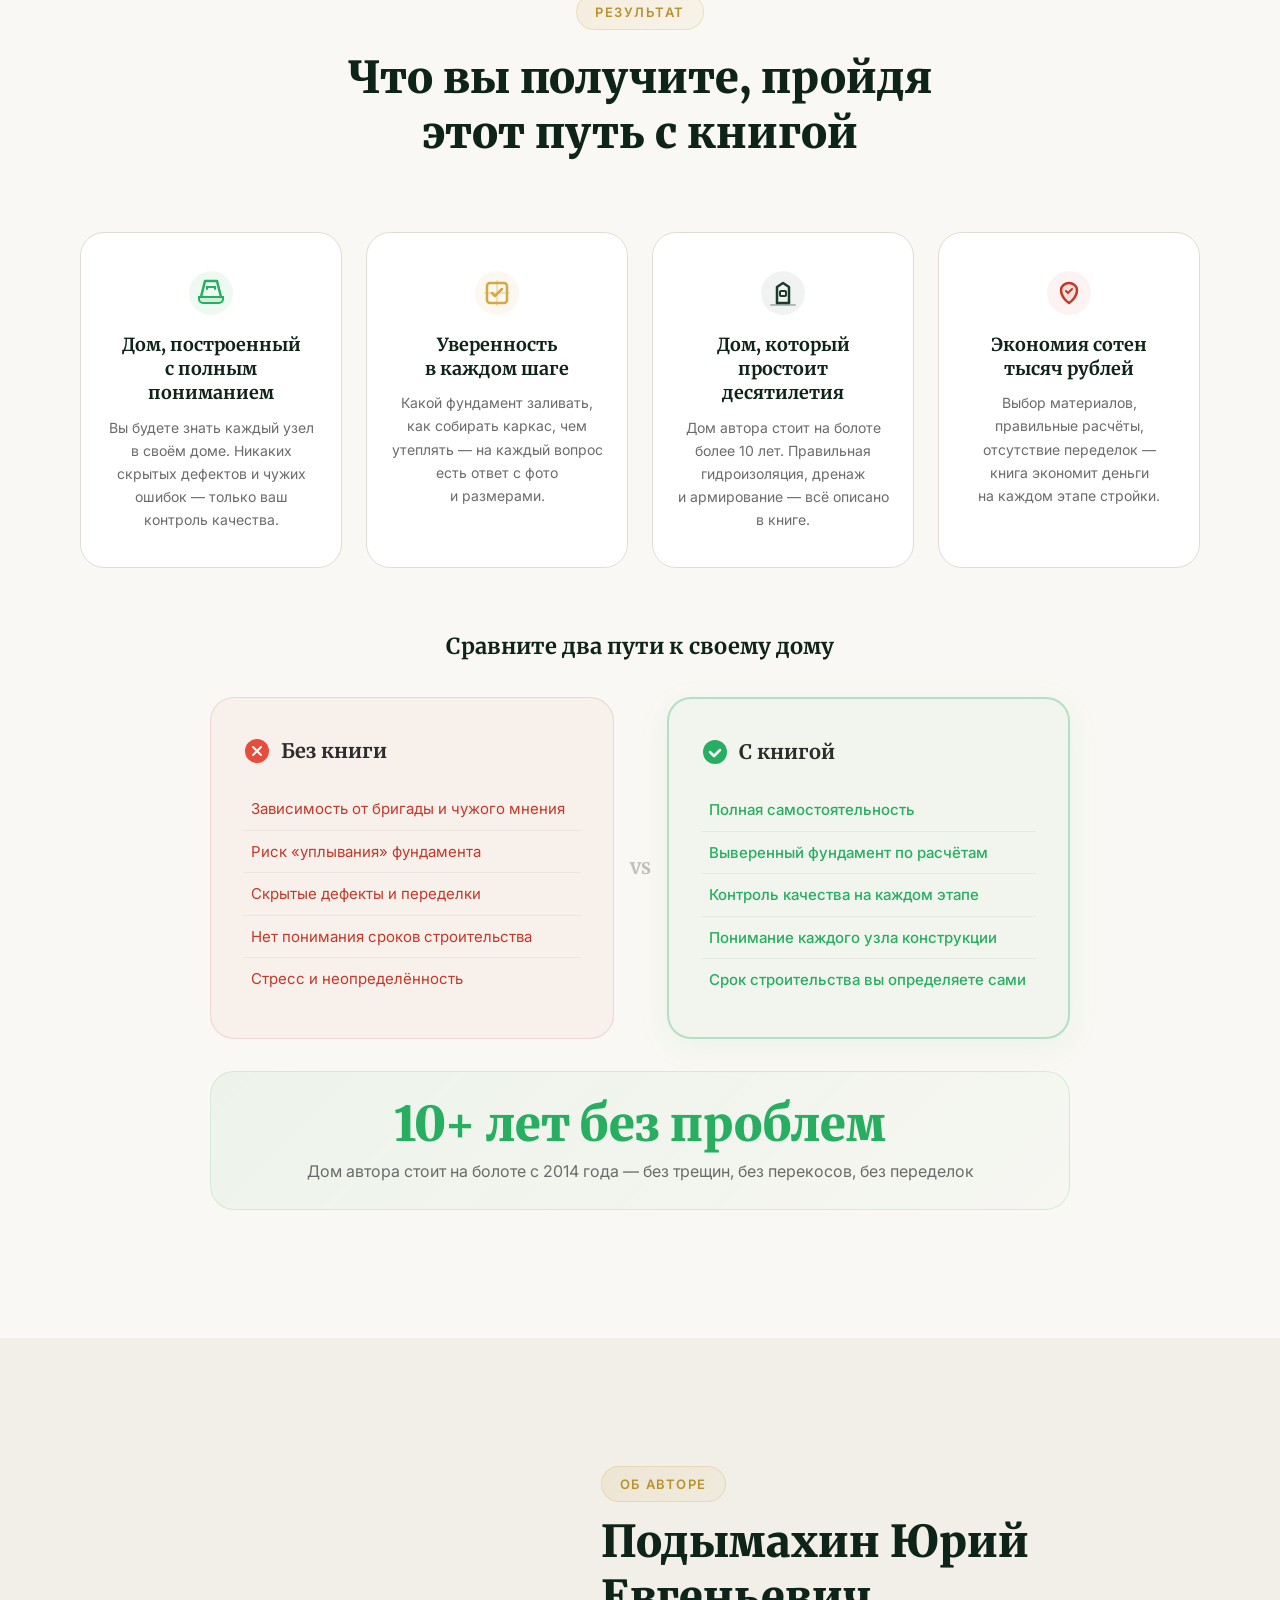
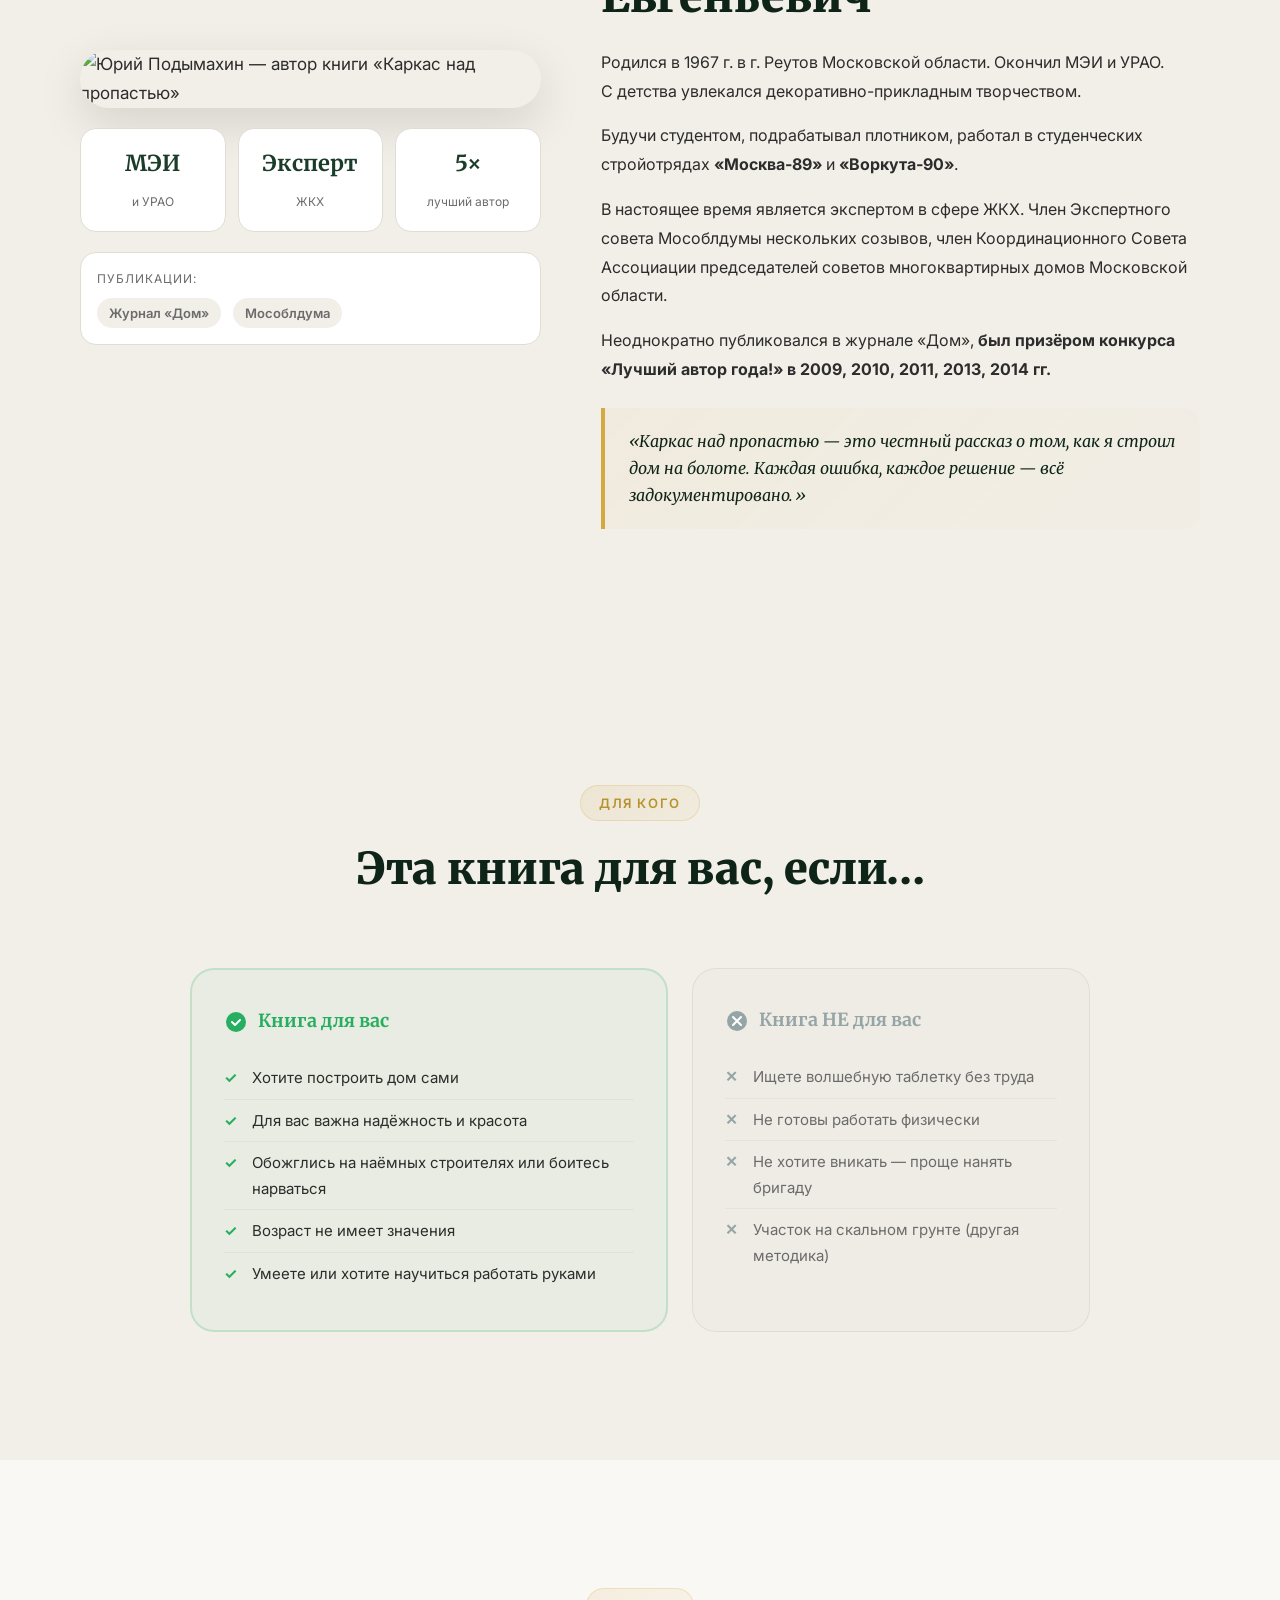
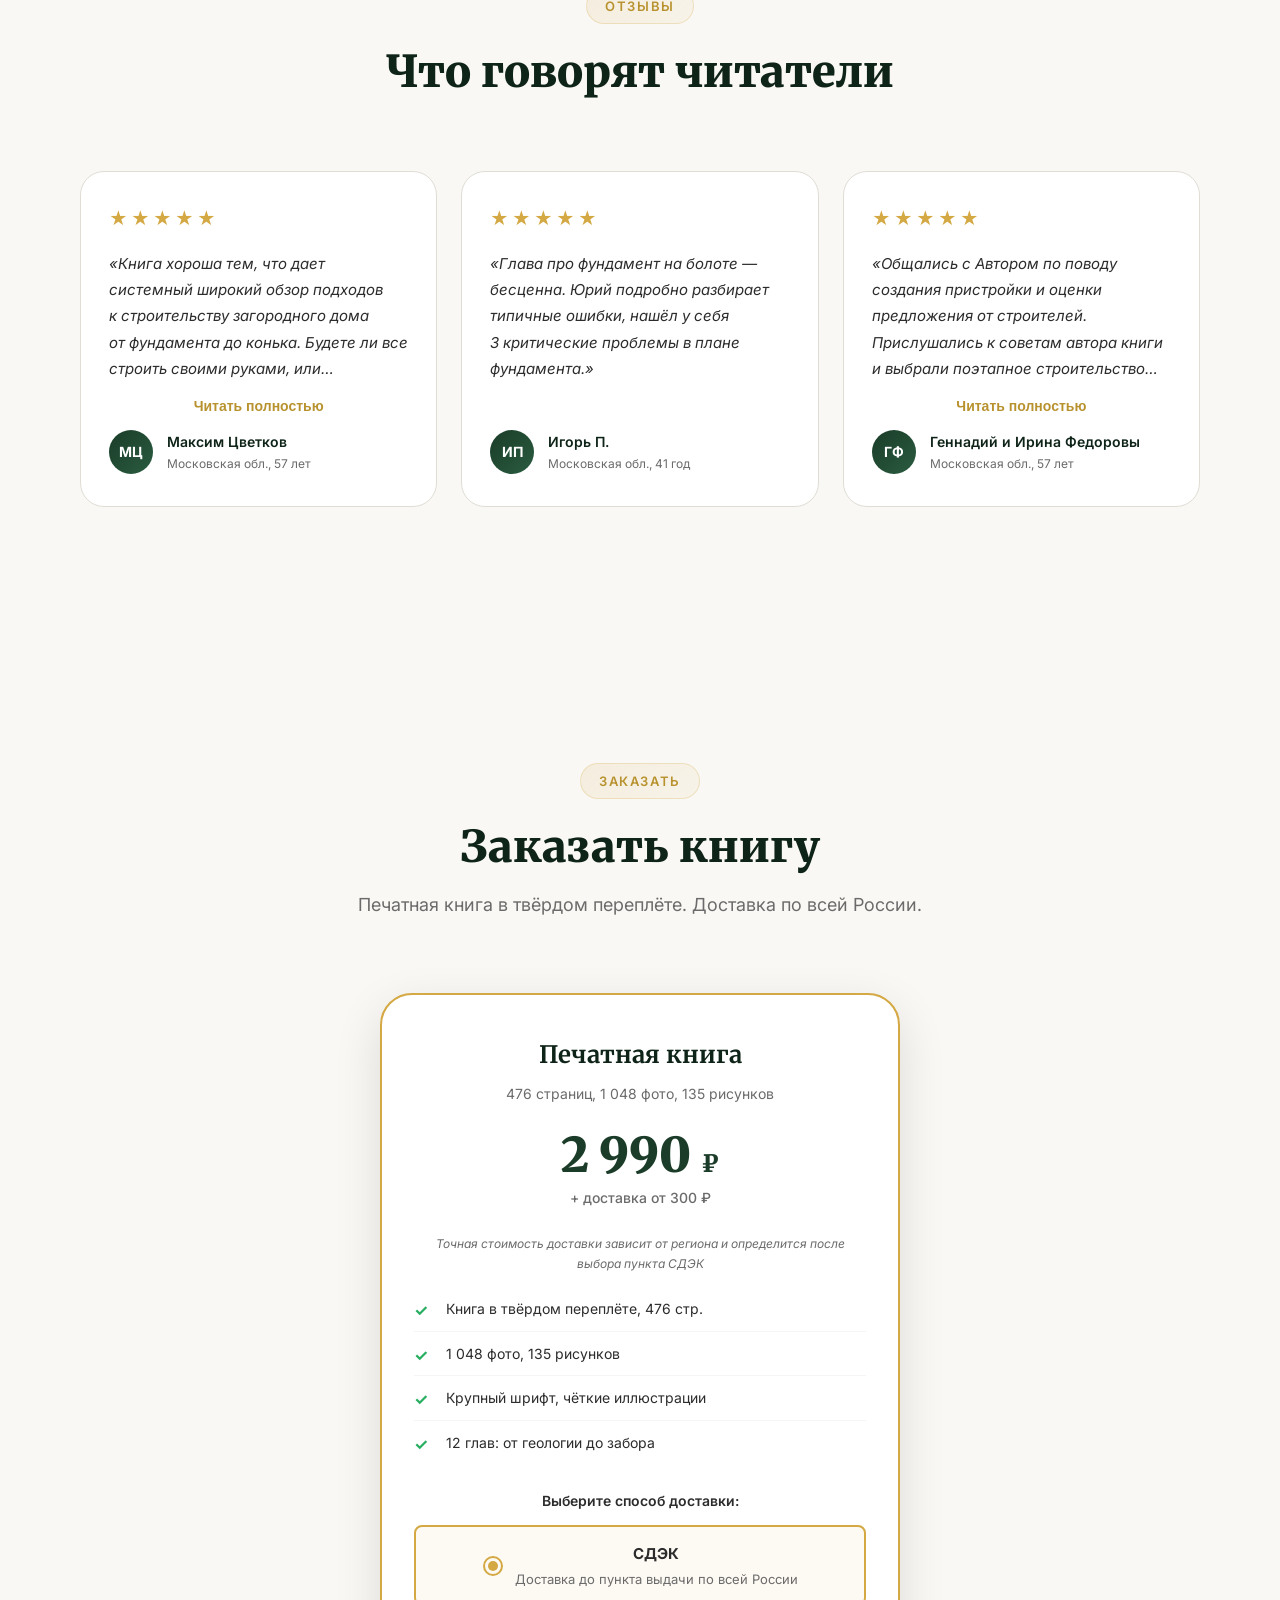
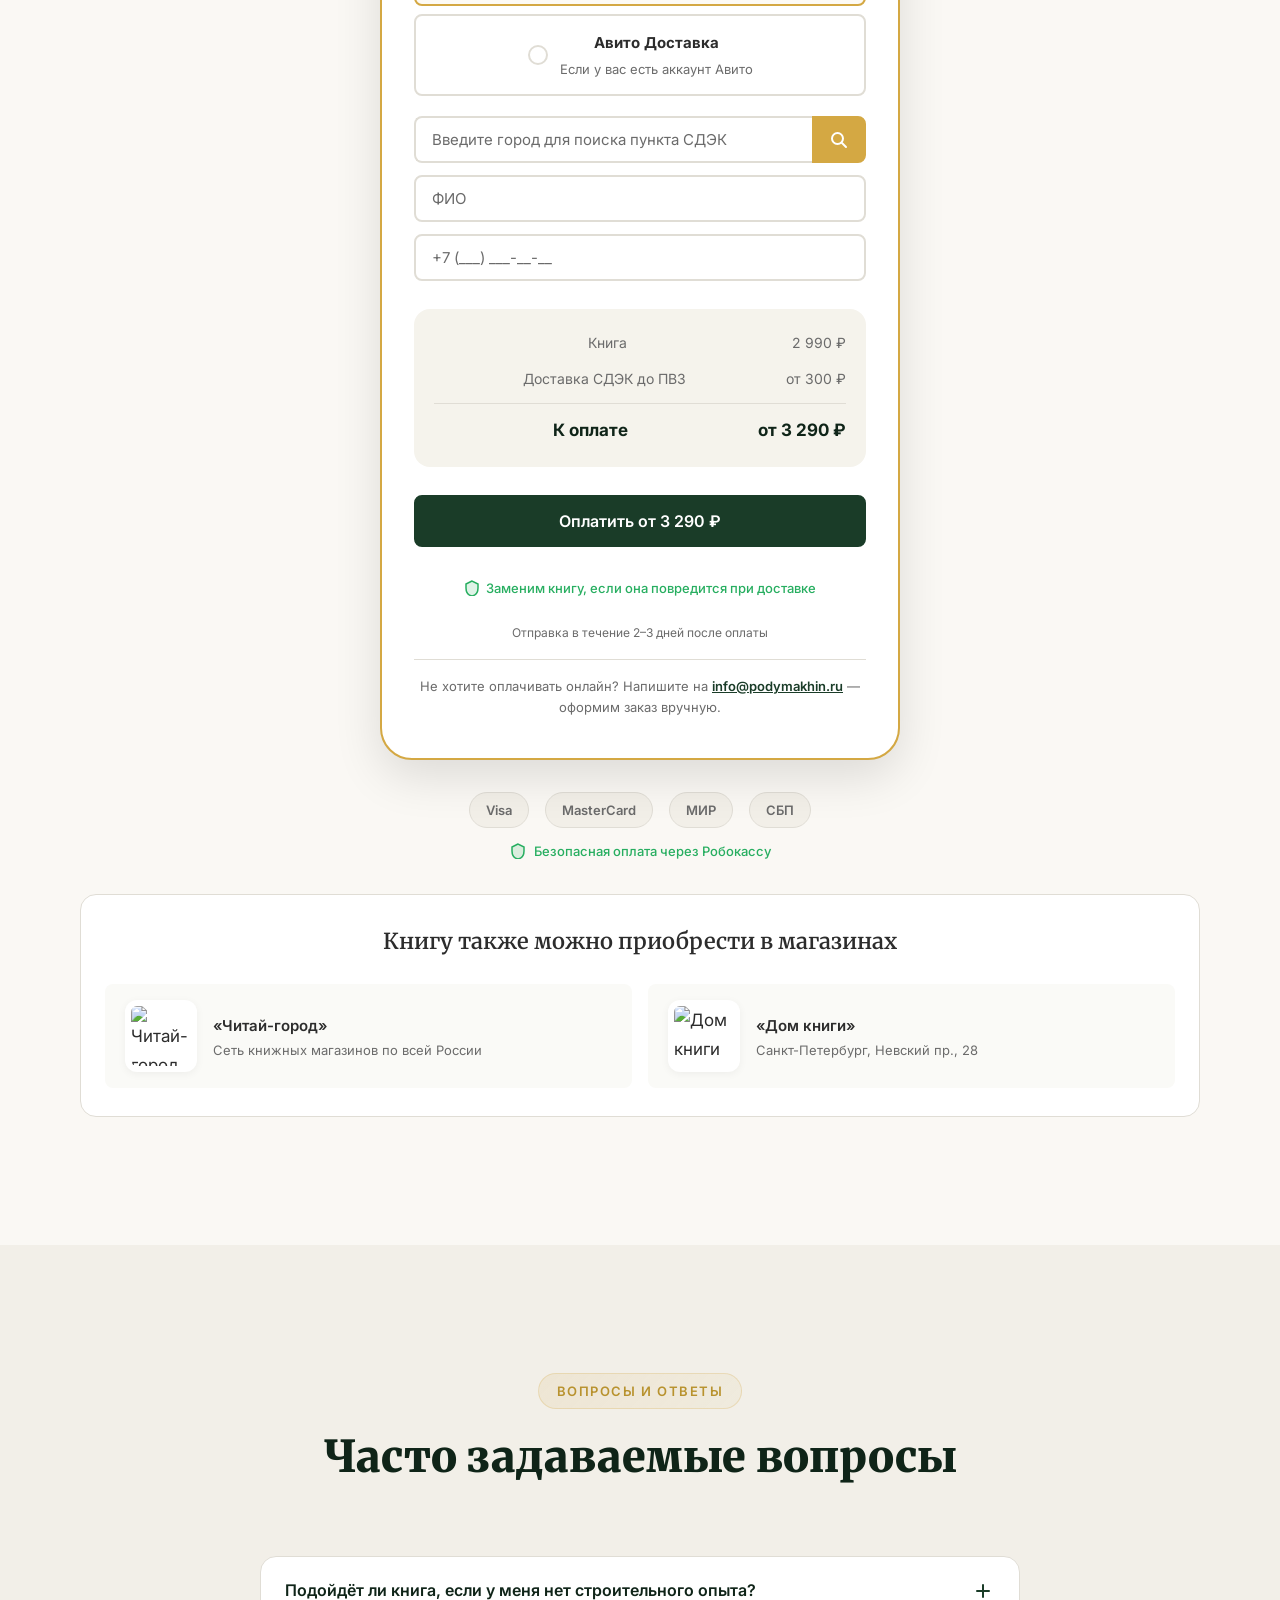
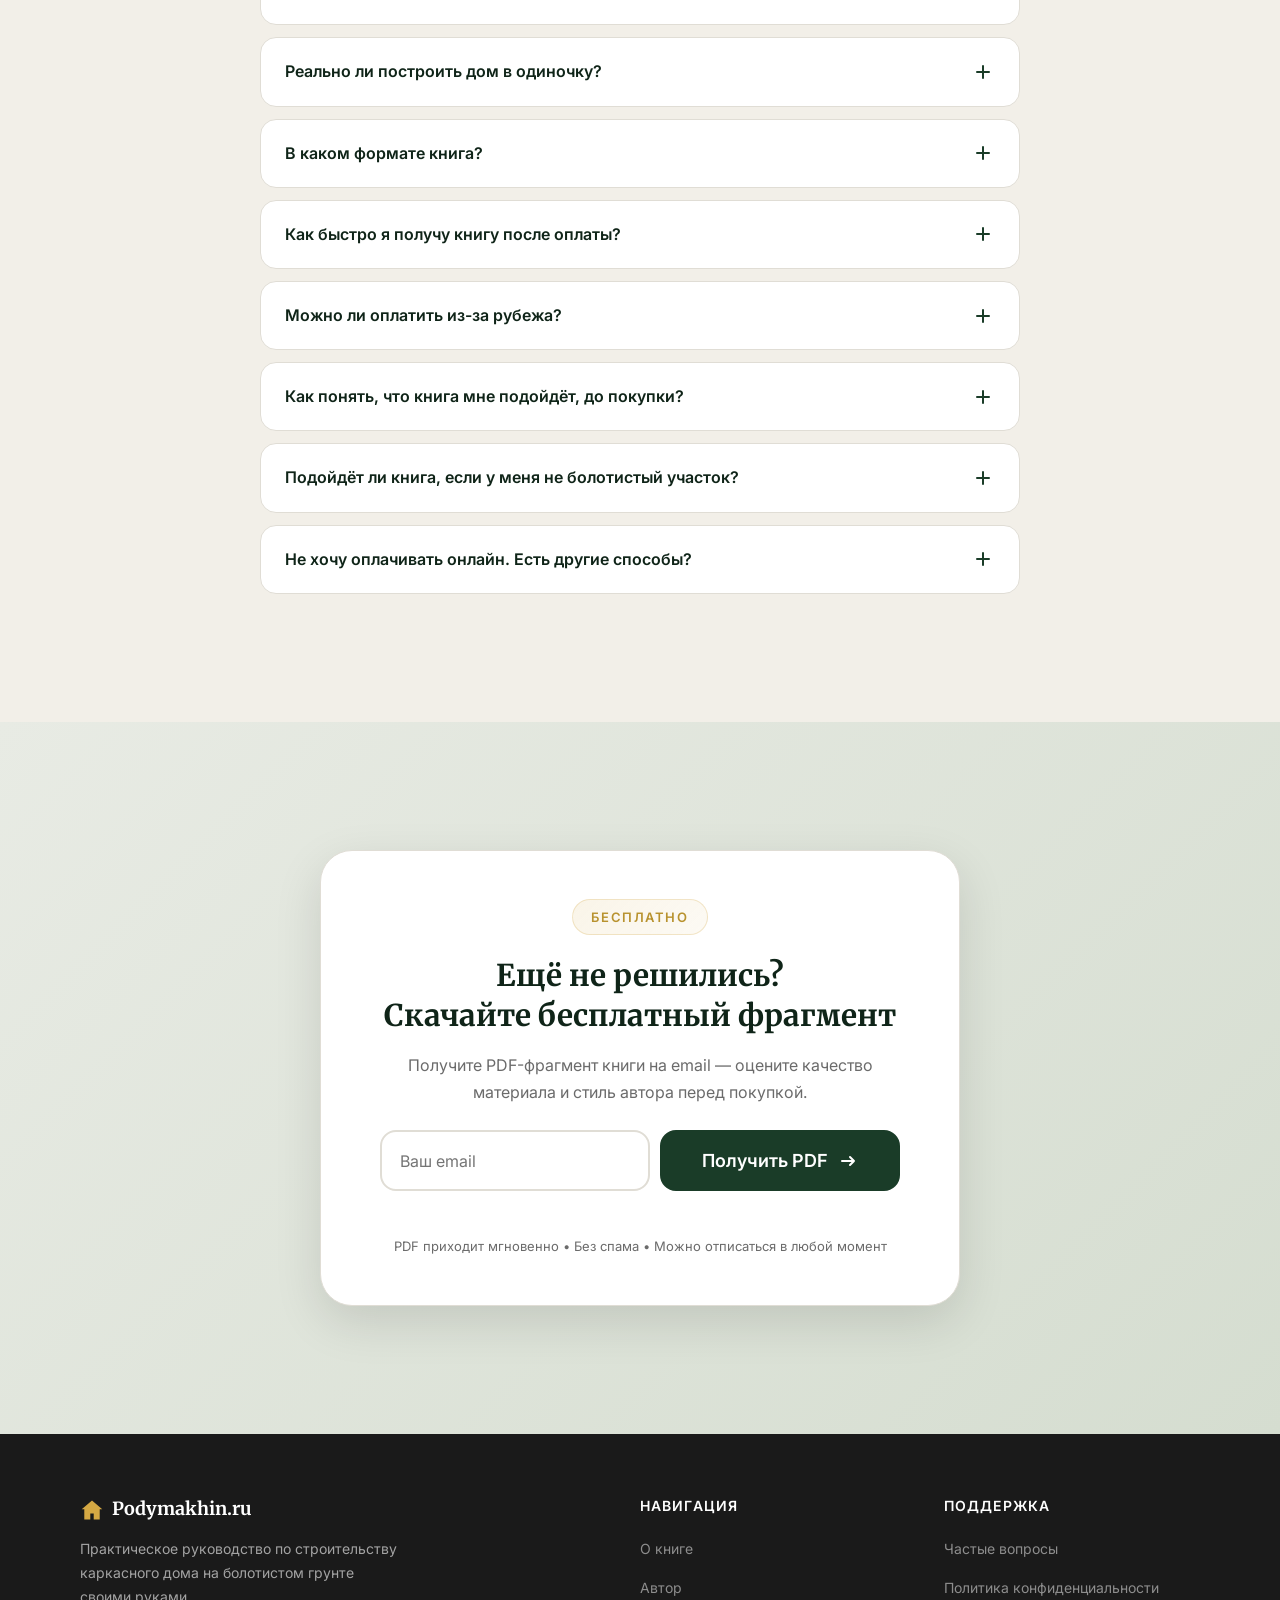
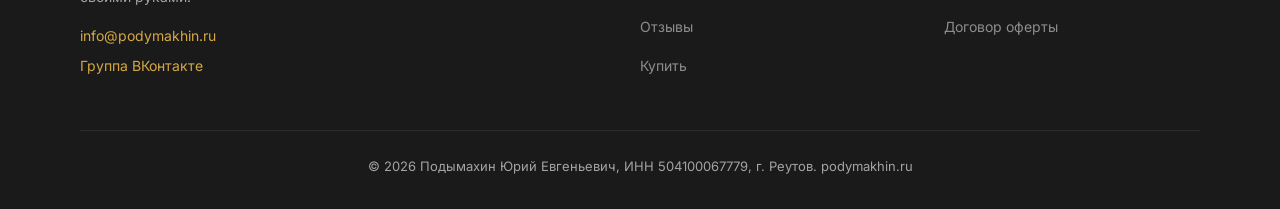
==== commit 1ae56e5b: "Remove money-back guarantee claims, replace with deliverable promises Printed books of proper qualit" ====
--- a/index.html
+++ b/index.html
@@ -69,7 +69,7 @@
             {"@type": "Question", "name": "Реально ли построить дом в одиночку?", "acceptedAnswer": {"@type": "Answer", "text": "Да. Для самых тяжёлых этапов желательно позвать 1–2 помощников. Авторские наработки и опыт позволяют выполнить практически все работы самостоятельно."}},
             {"@type": "Question", "name": "В каком формате книга?", "acceptedAnswer": {"@type": "Answer", "text": "Книга в твёрдом переплёте, максимально иллюстрирована по этапам работ — шрифт крупный, иллюстрации чёткие. Всё наглядно и удобно."}},
             {"@type": "Question", "name": "Как быстро я получу книгу?", "acceptedAnswer": {"@type": "Answer", "text": "После оплаты заказ будет сформирован и отправлен в течение 2–3 дней транспортной компанией."}},
-            {"@type": "Question", "name": "Можно ли вернуть книгу, если не подойдёт?", "acceptedAnswer": {"@type": "Answer", "text": "Да, в течение 14 дней с момента получения вы можете вернуть книгу и получить деньги обратно."}},
+            {"@type": "Question", "name": "Как понять, что книга мне подойдёт, до покупки?", "acceptedAnswer": {"@type": "Answer", "text": "Оставьте email и получите бесплатный PDF-фрагмент книги, чтобы оценить качество материала до покупки. Если книга придёт повреждённой при доставке — заменим её бесплатно."}},
             {"@type": "Question", "name": "Подойдёт ли книга, если у меня не болотистый участок?", "acceptedAnswer": {"@type": "Answer", "text": "Да. Книга охватывает все этапы строительства каркасного дома. 10 из 12 глав применимы к любому грунту."}}
         ]
     }
@@ -180,7 +180,7 @@
                     <span>&bull;</span>
                     <span>&#128666; Доставка СДЭК по&nbsp;всей России</span>
                     <span>&bull;</span>
-                    <span>&#128274; Гарантия возврата 14&nbsp;дней</span>
+                    <span>&#128196; Бесплатный фрагмент на&nbsp;email</span>
                 </div>
             </div>
             <div class="hero__book" data-animate="fade-left">
@@ -883,7 +883,7 @@
                         <button type="submit" class="btn btn--primary btn--full btn--pulse" id="orderSubmitBtn">Оплатить от&nbsp;3&nbsp;290&nbsp;&#8381;</button>
                         <div class="order-guarantee">
                             <svg width="16" height="16" viewBox="0 0 16 16" fill="none" aria-hidden="true"><path d="M8 1L2 4v4c0 4.4 2.6 7.3 6 8 3.4-.7 6-3.6 6-8V4L8 1z" fill="rgba(39,174,96,0.15)" stroke="#27ae60" stroke-width="1.5"/></svg>
-                            Гарантия возврата 14&nbsp;дней, если книга не&nbsp;подойдёт
+                            Заменим книгу, если она повредится при доставке
                         </div>
                         <p class="order-form__note">Отправка в&nbsp;течение 2&ndash;3 дней после оплаты</p>
                     </form>
@@ -992,11 +992,11 @@
                 </details>
                 <details class="faq__item">
                     <summary class="faq__question">
-                        Можно ли вернуть книгу, если не подойдёт?
+                        Как понять, что книга мне подойдёт, до покупки?
                         <span class="faq__icon" aria-hidden="true"></span>
                     </summary>
                     <div class="faq__answer">
-                        <p>Да, в&nbsp;течение 14&nbsp;дней с&nbsp;момента получения вы&nbsp;можете вернуть книгу и&nbsp;получить деньги обратно. Напишите на&nbsp;info@podymakhin.ru &mdash; всё решим.</p>
+                        <p>Оставьте email и&nbsp;получите бесплатный PDF-фрагмент книги &mdash; так вы&nbsp;оцените качество материала, стиль автора и&nbsp;подачу до&nbsp;покупки. Если книга придёт повреждённой при доставке &mdash; заменим её&nbsp;бесплатно.</p>
                     </div>
                 </details>
                 <details class="faq__item">
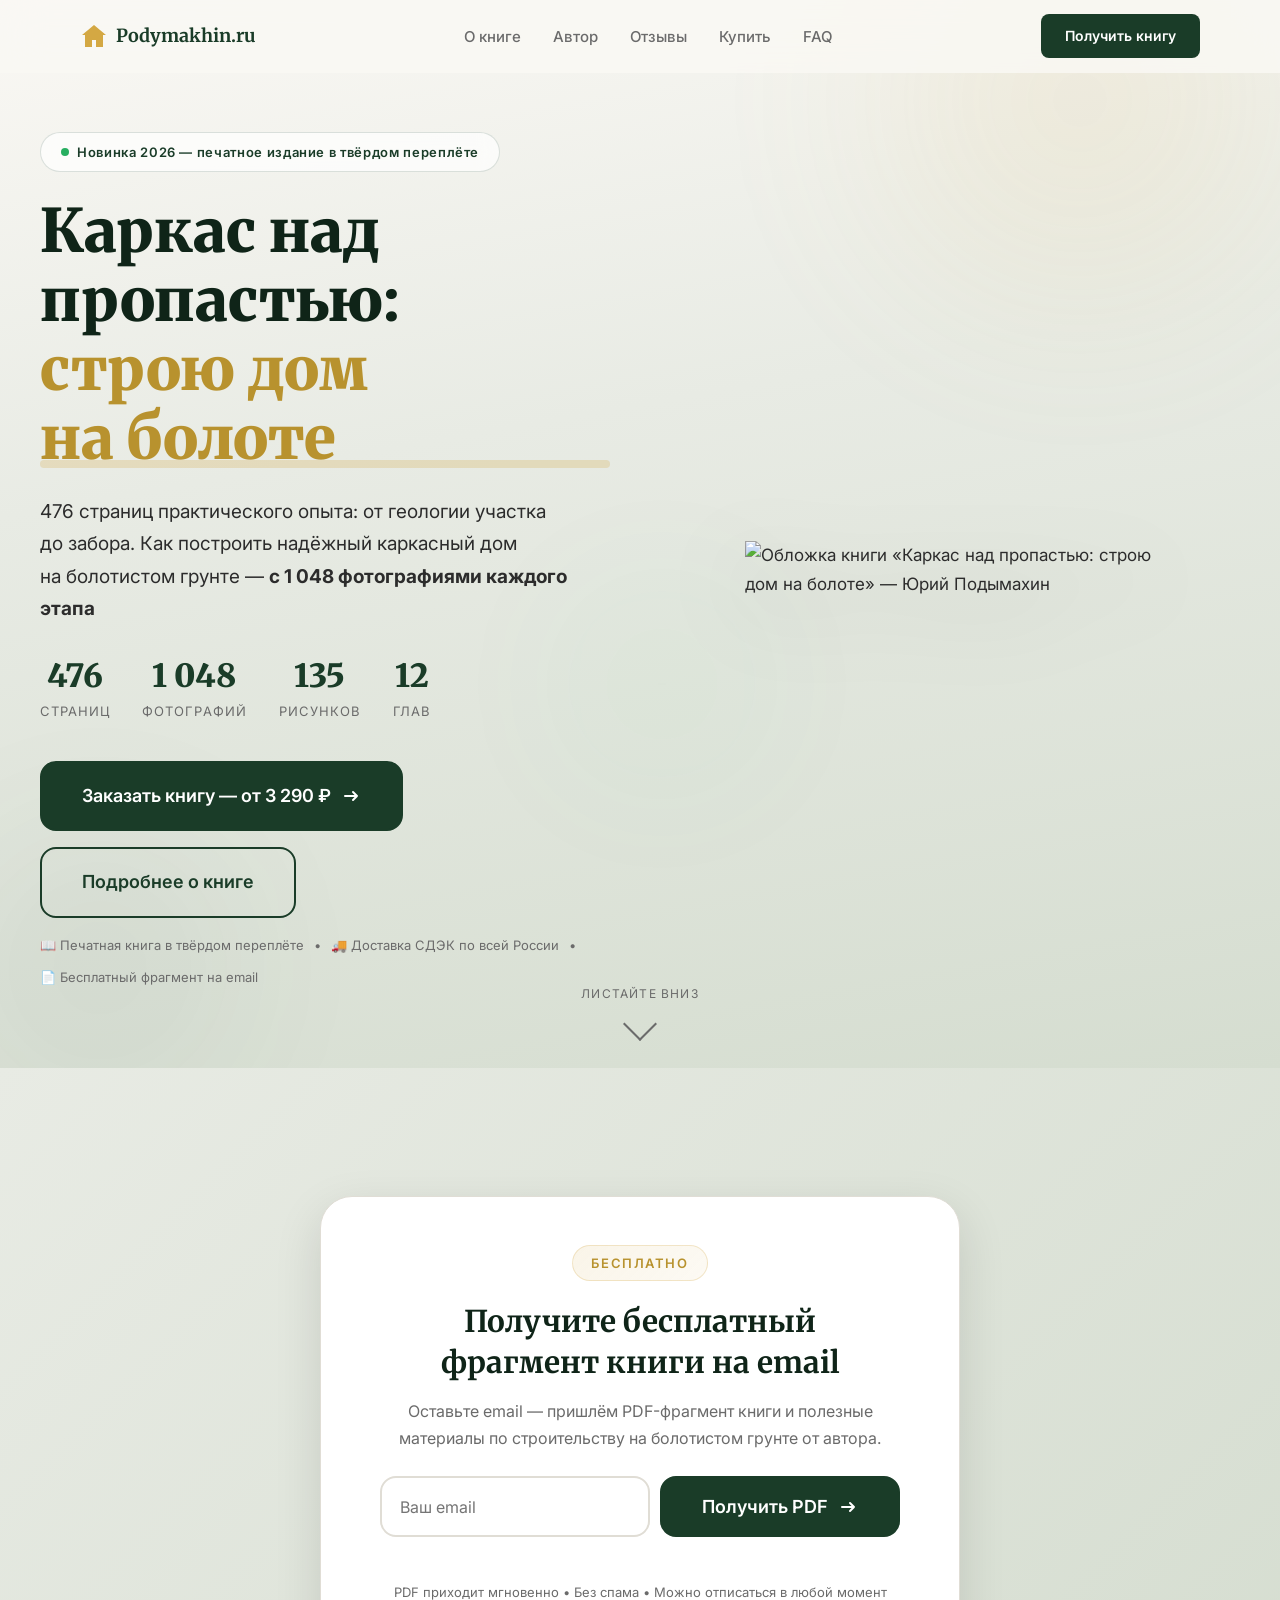
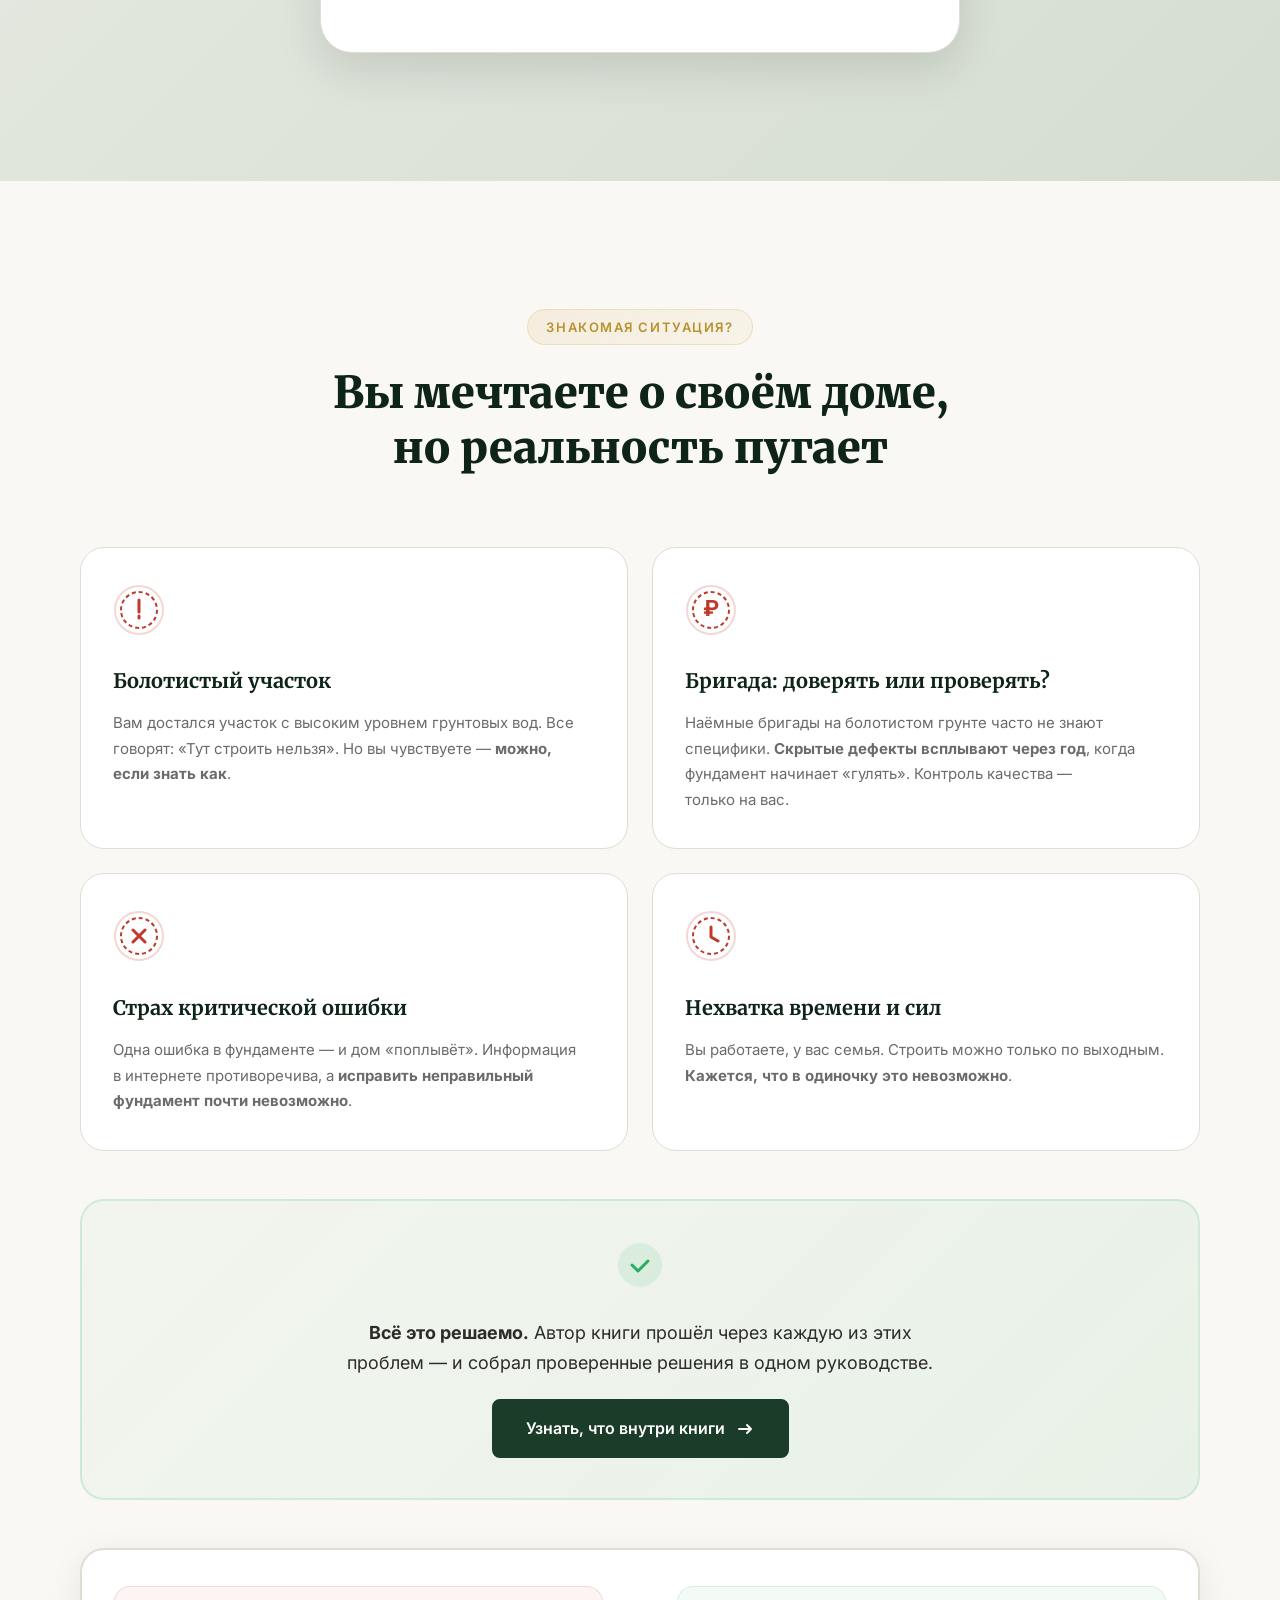
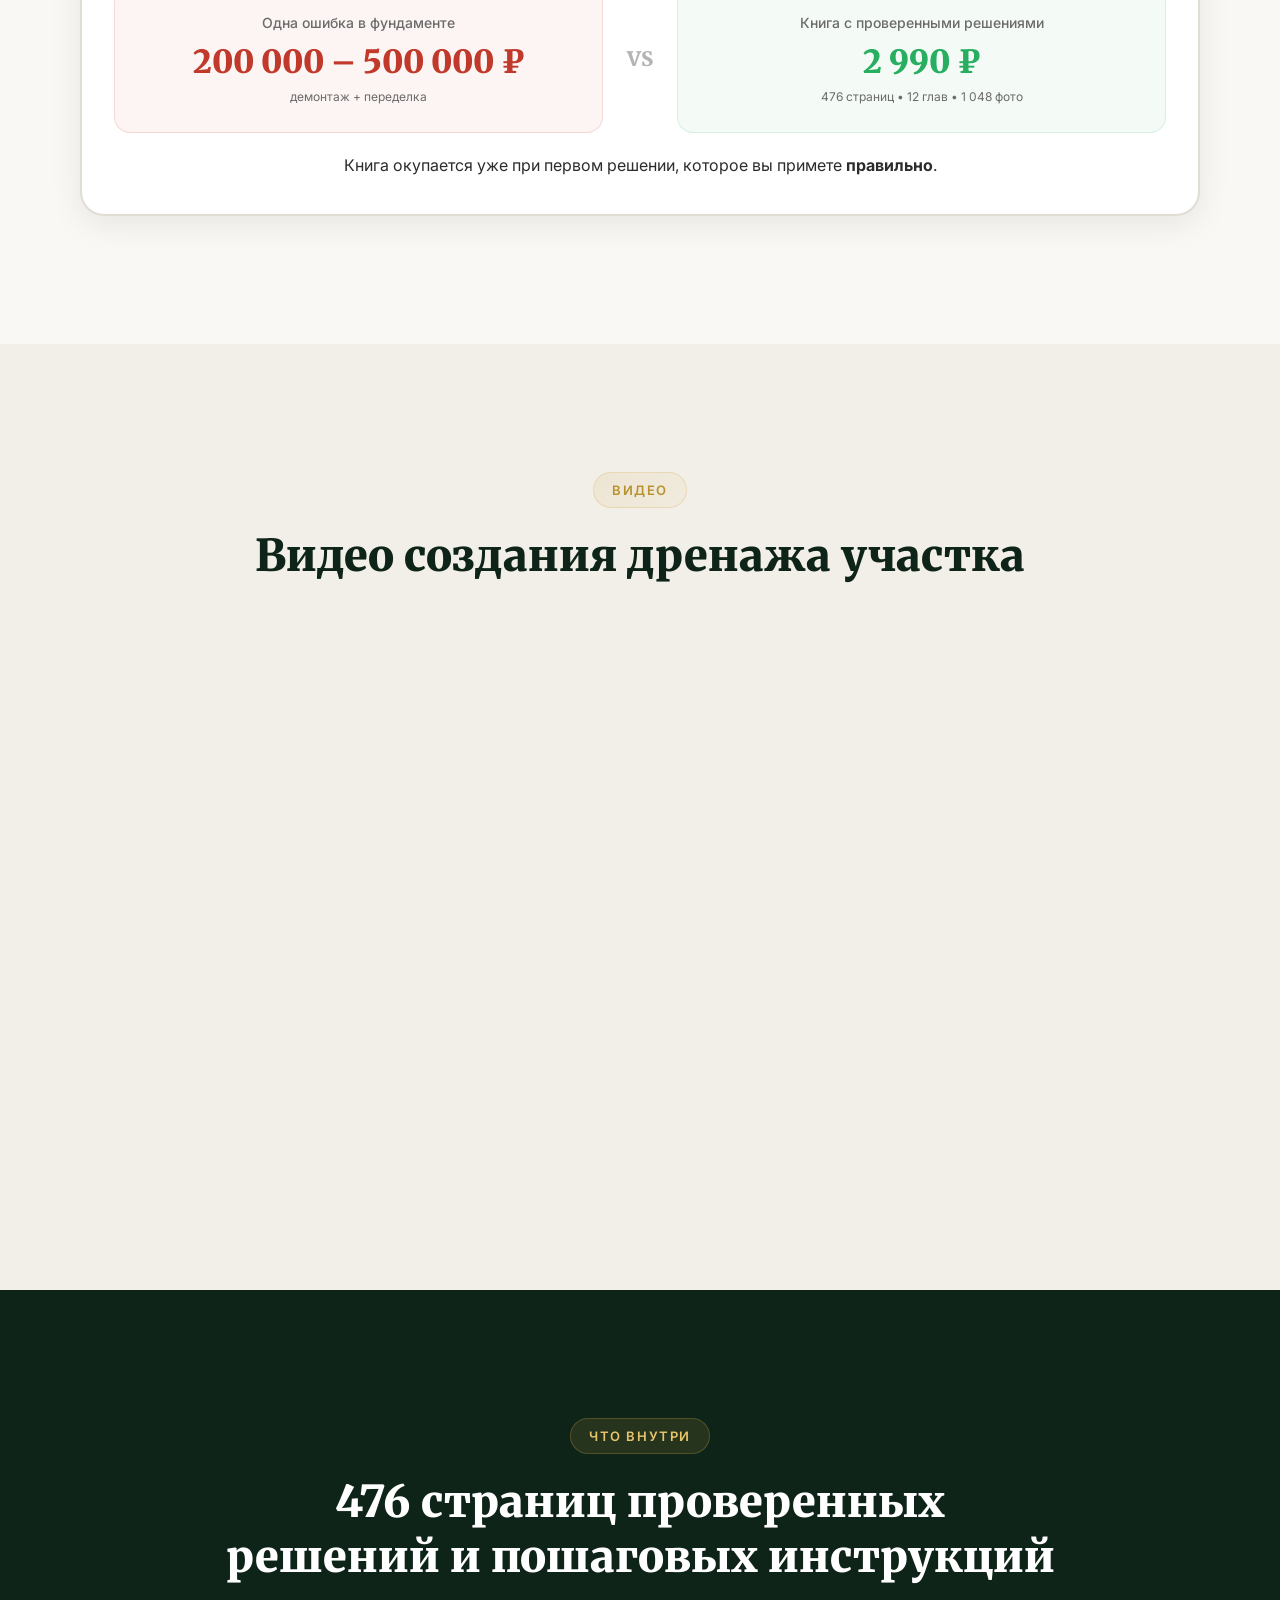
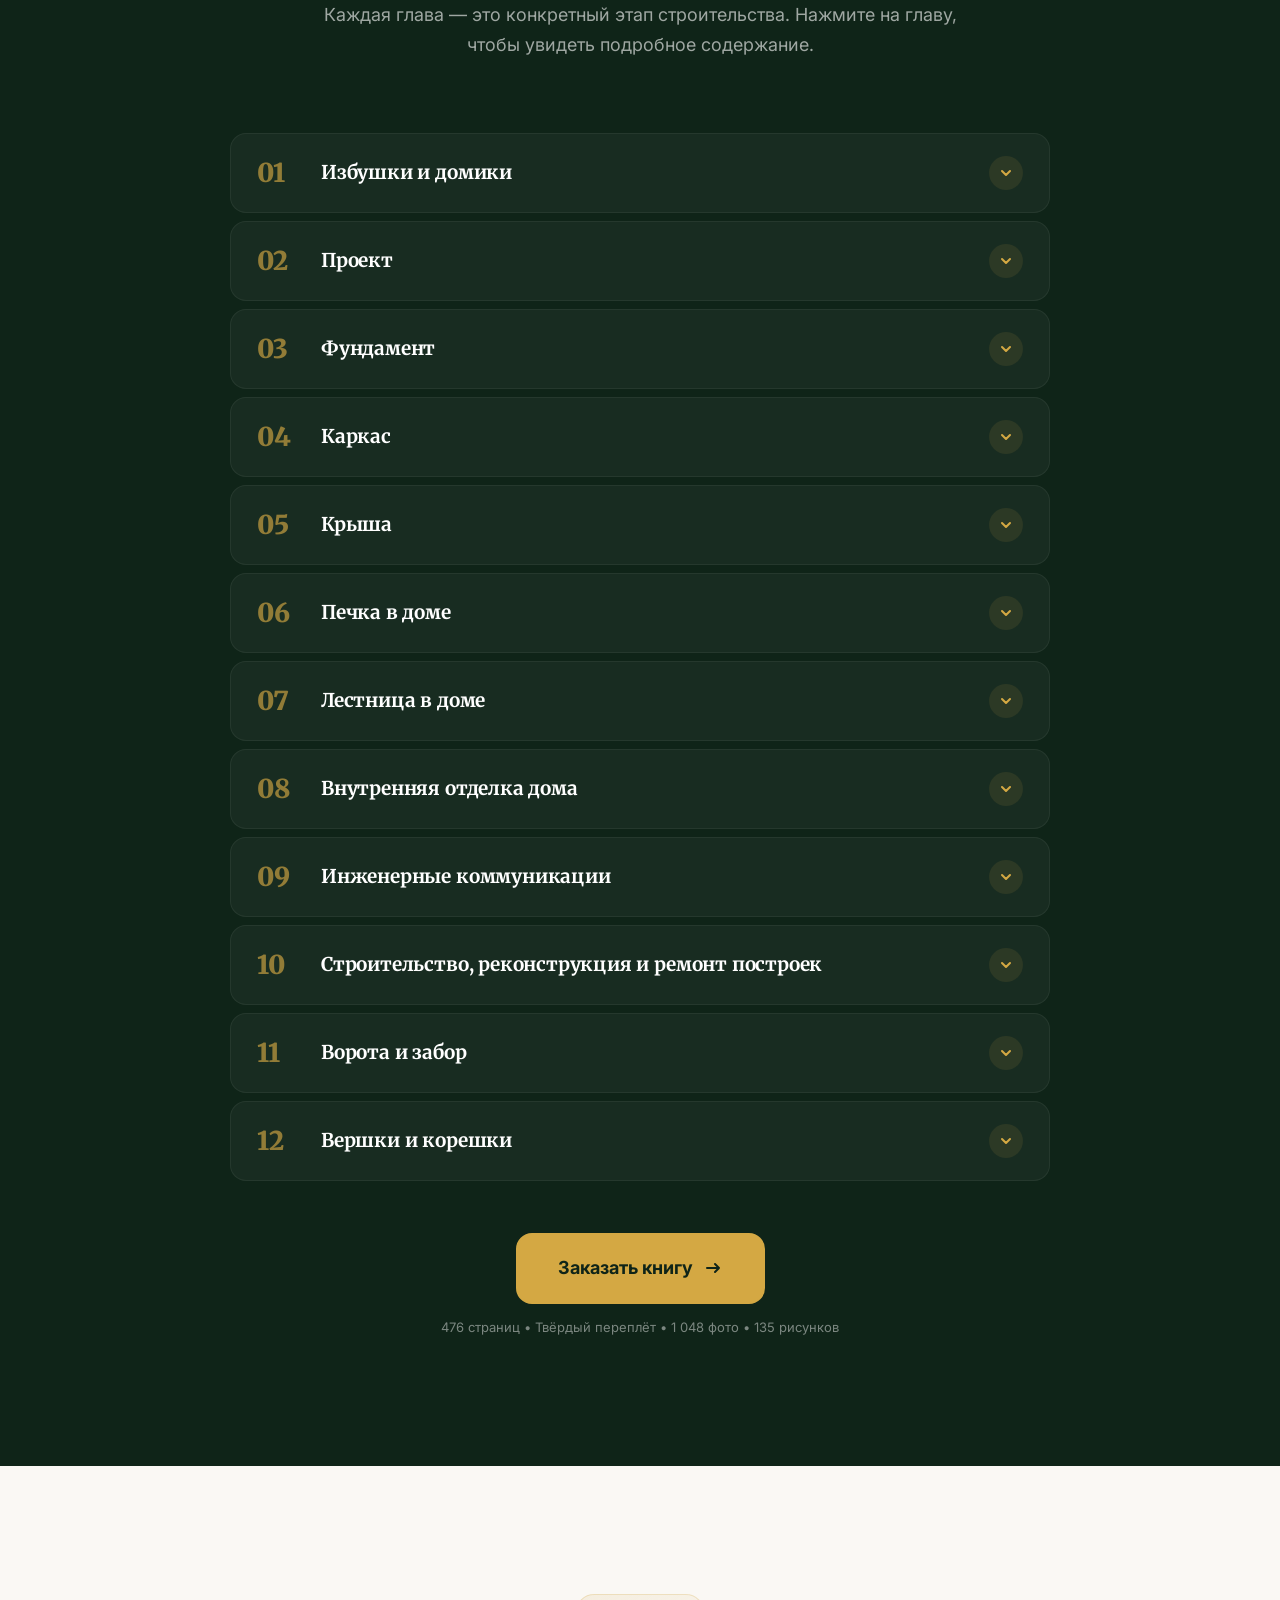
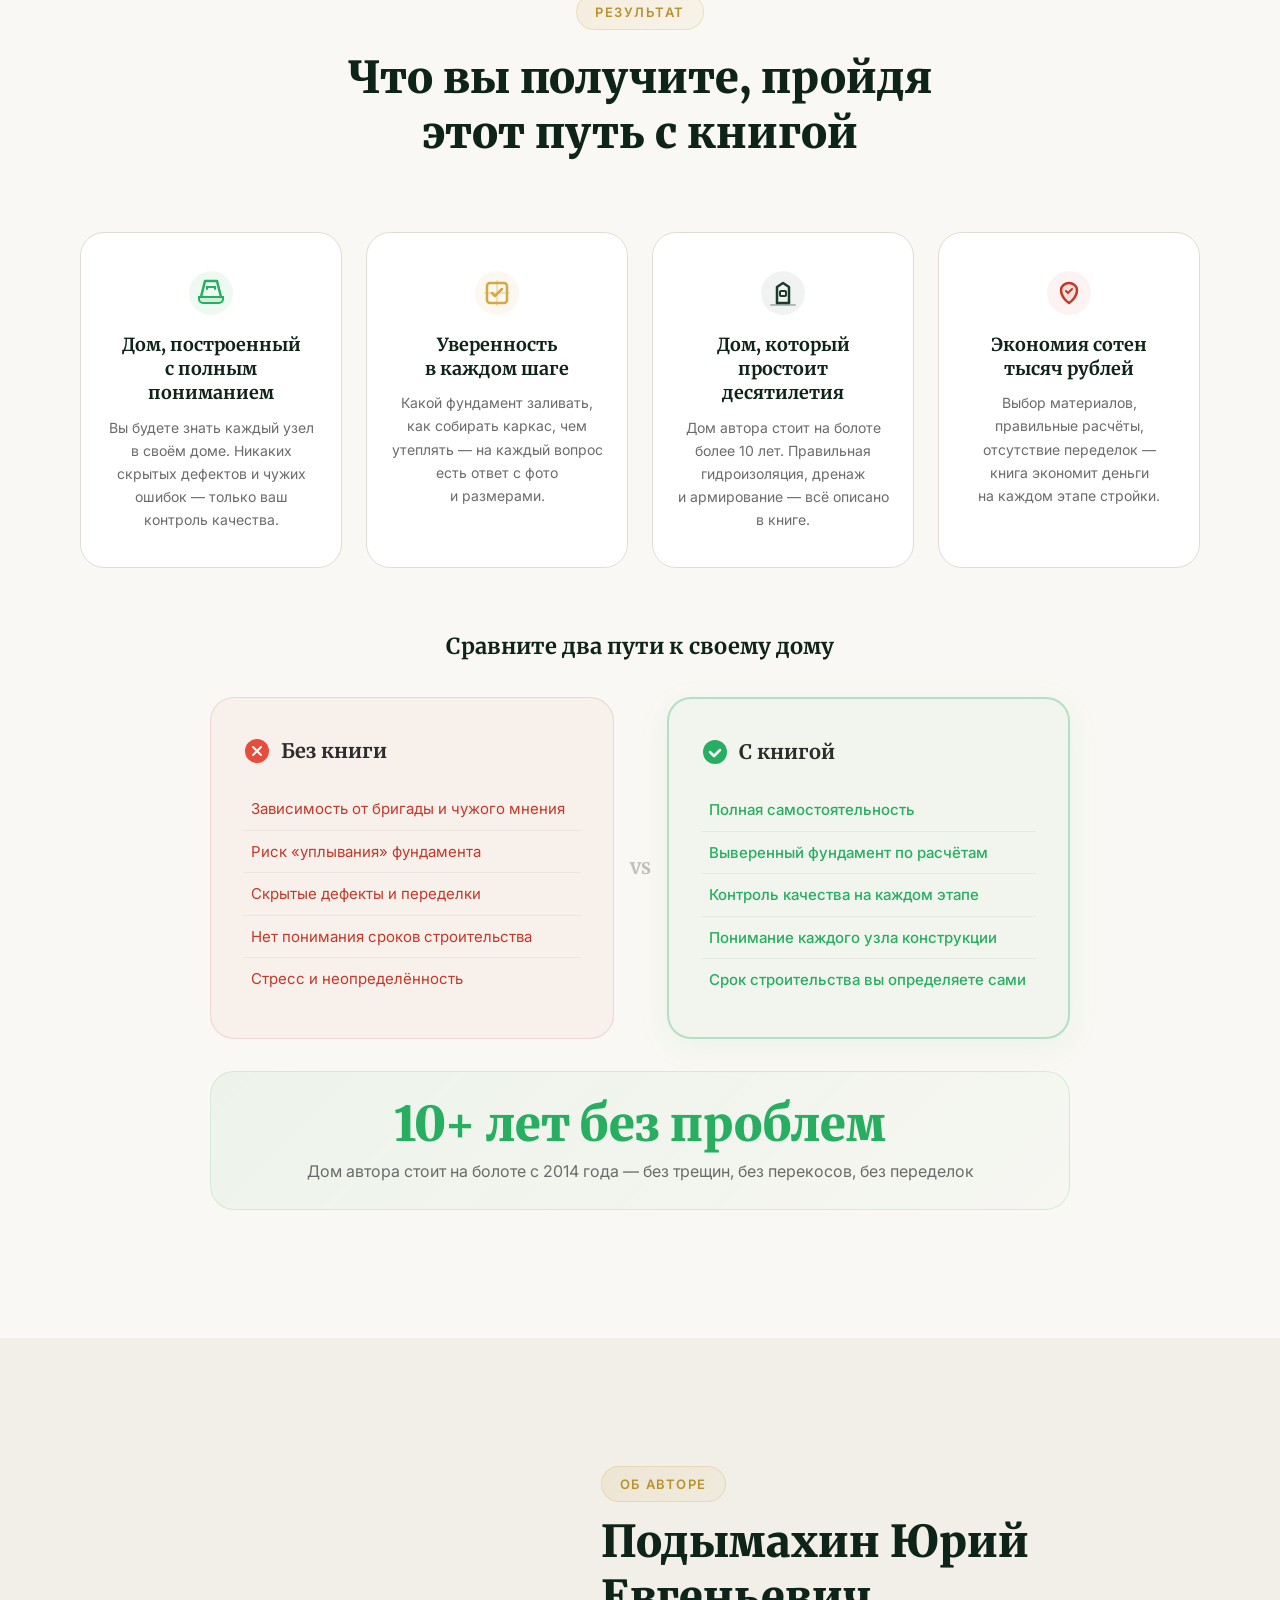
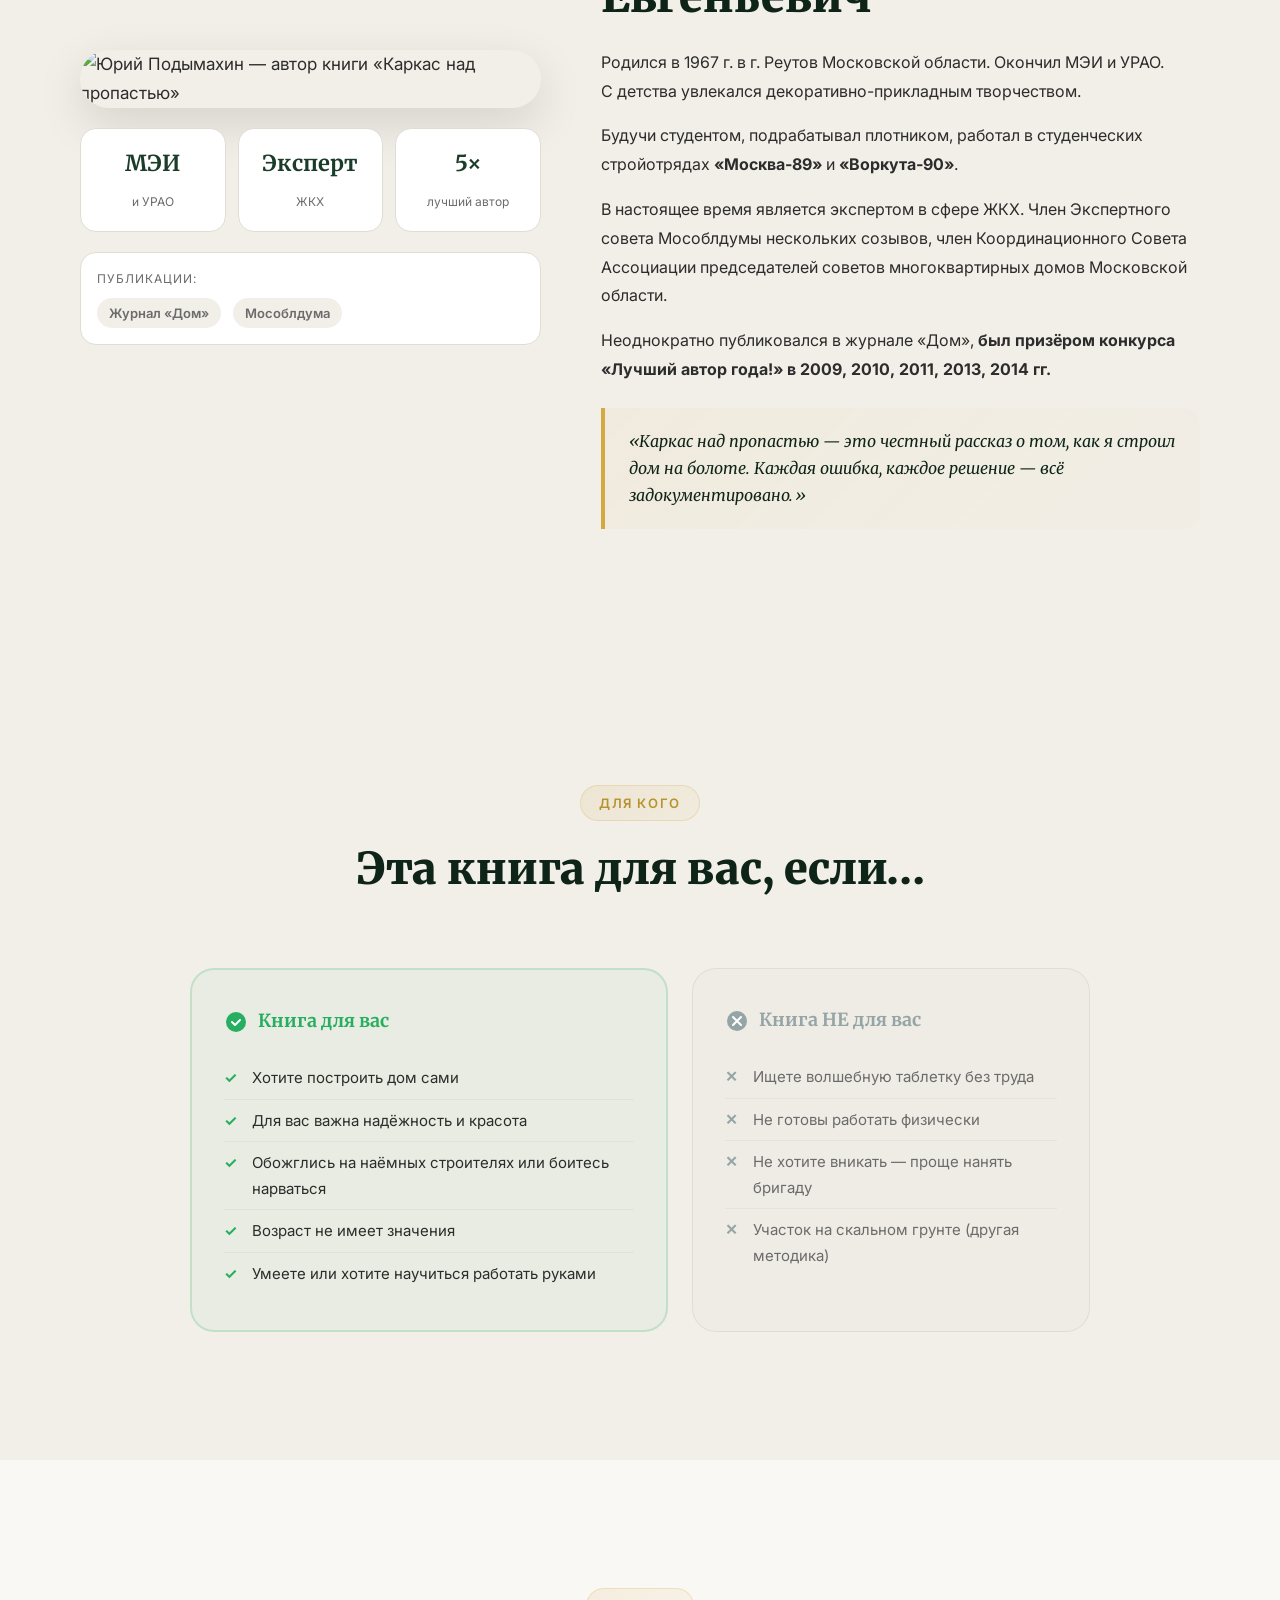
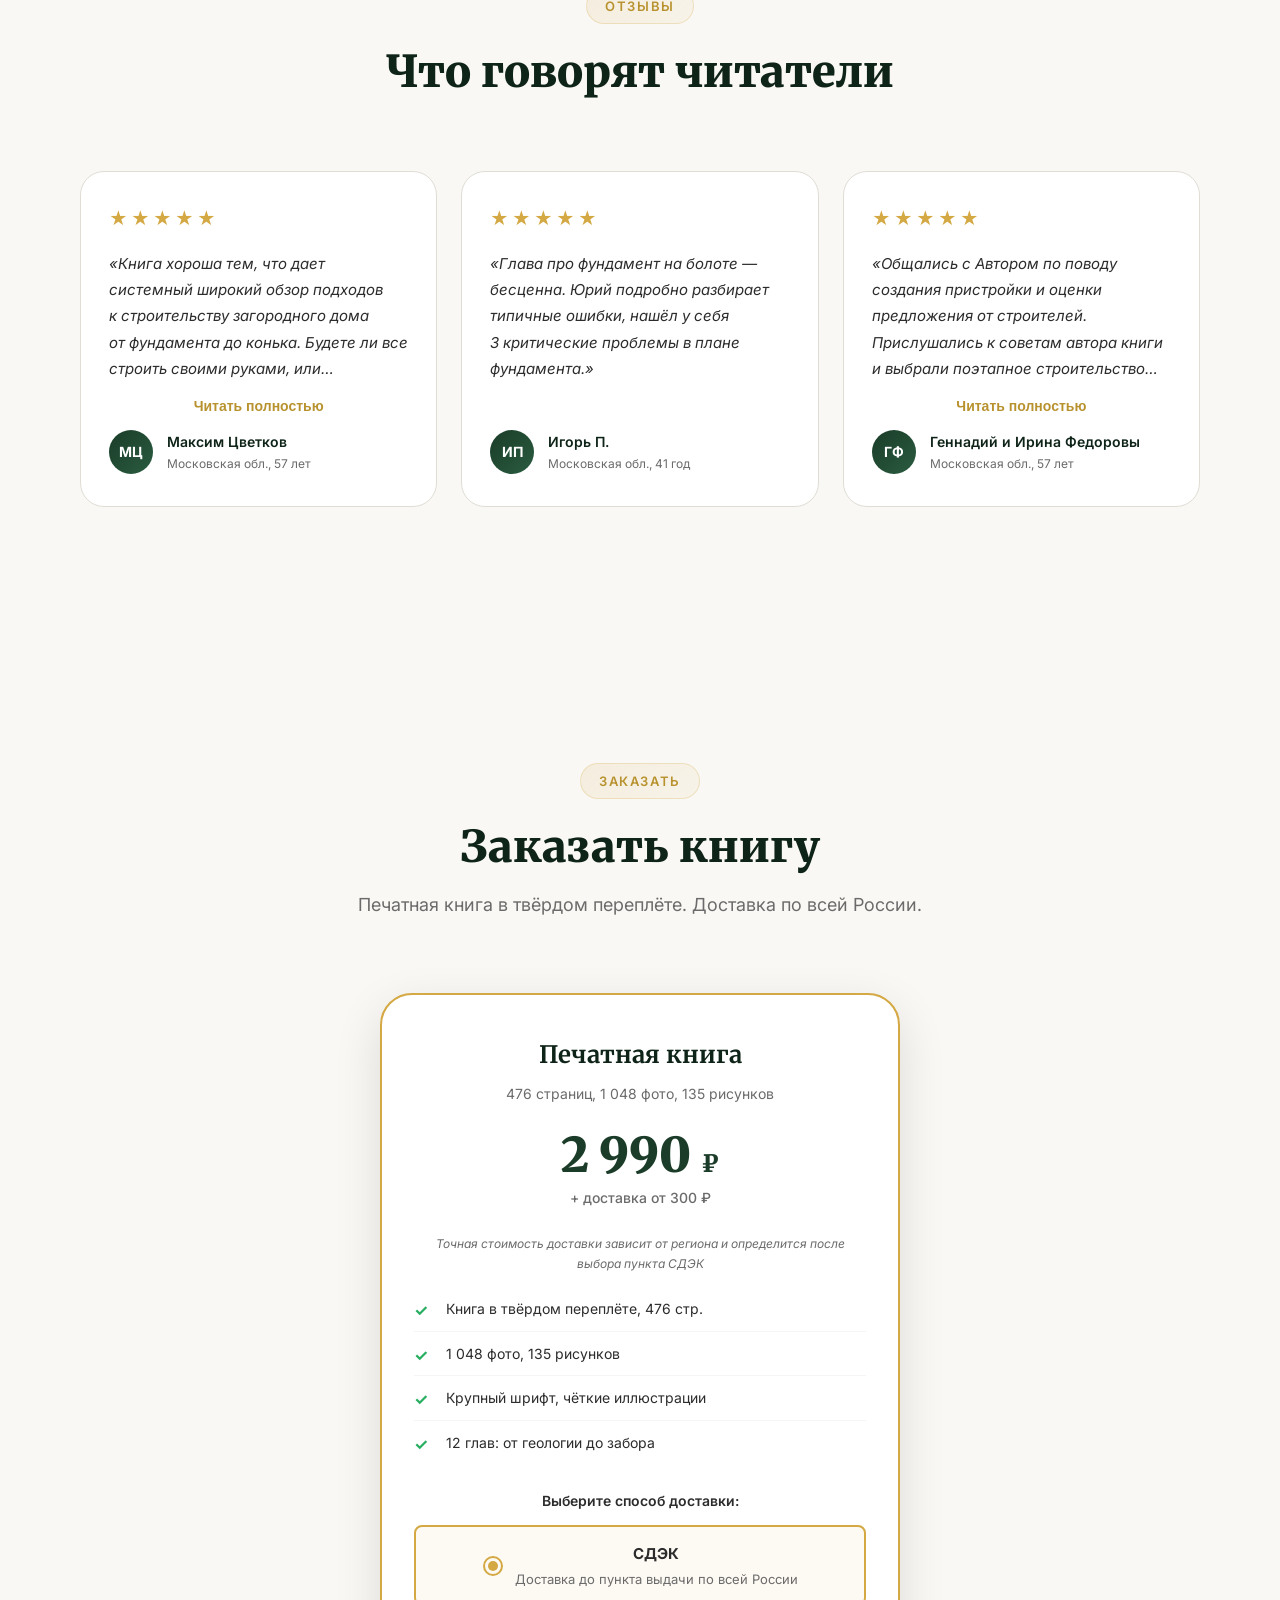
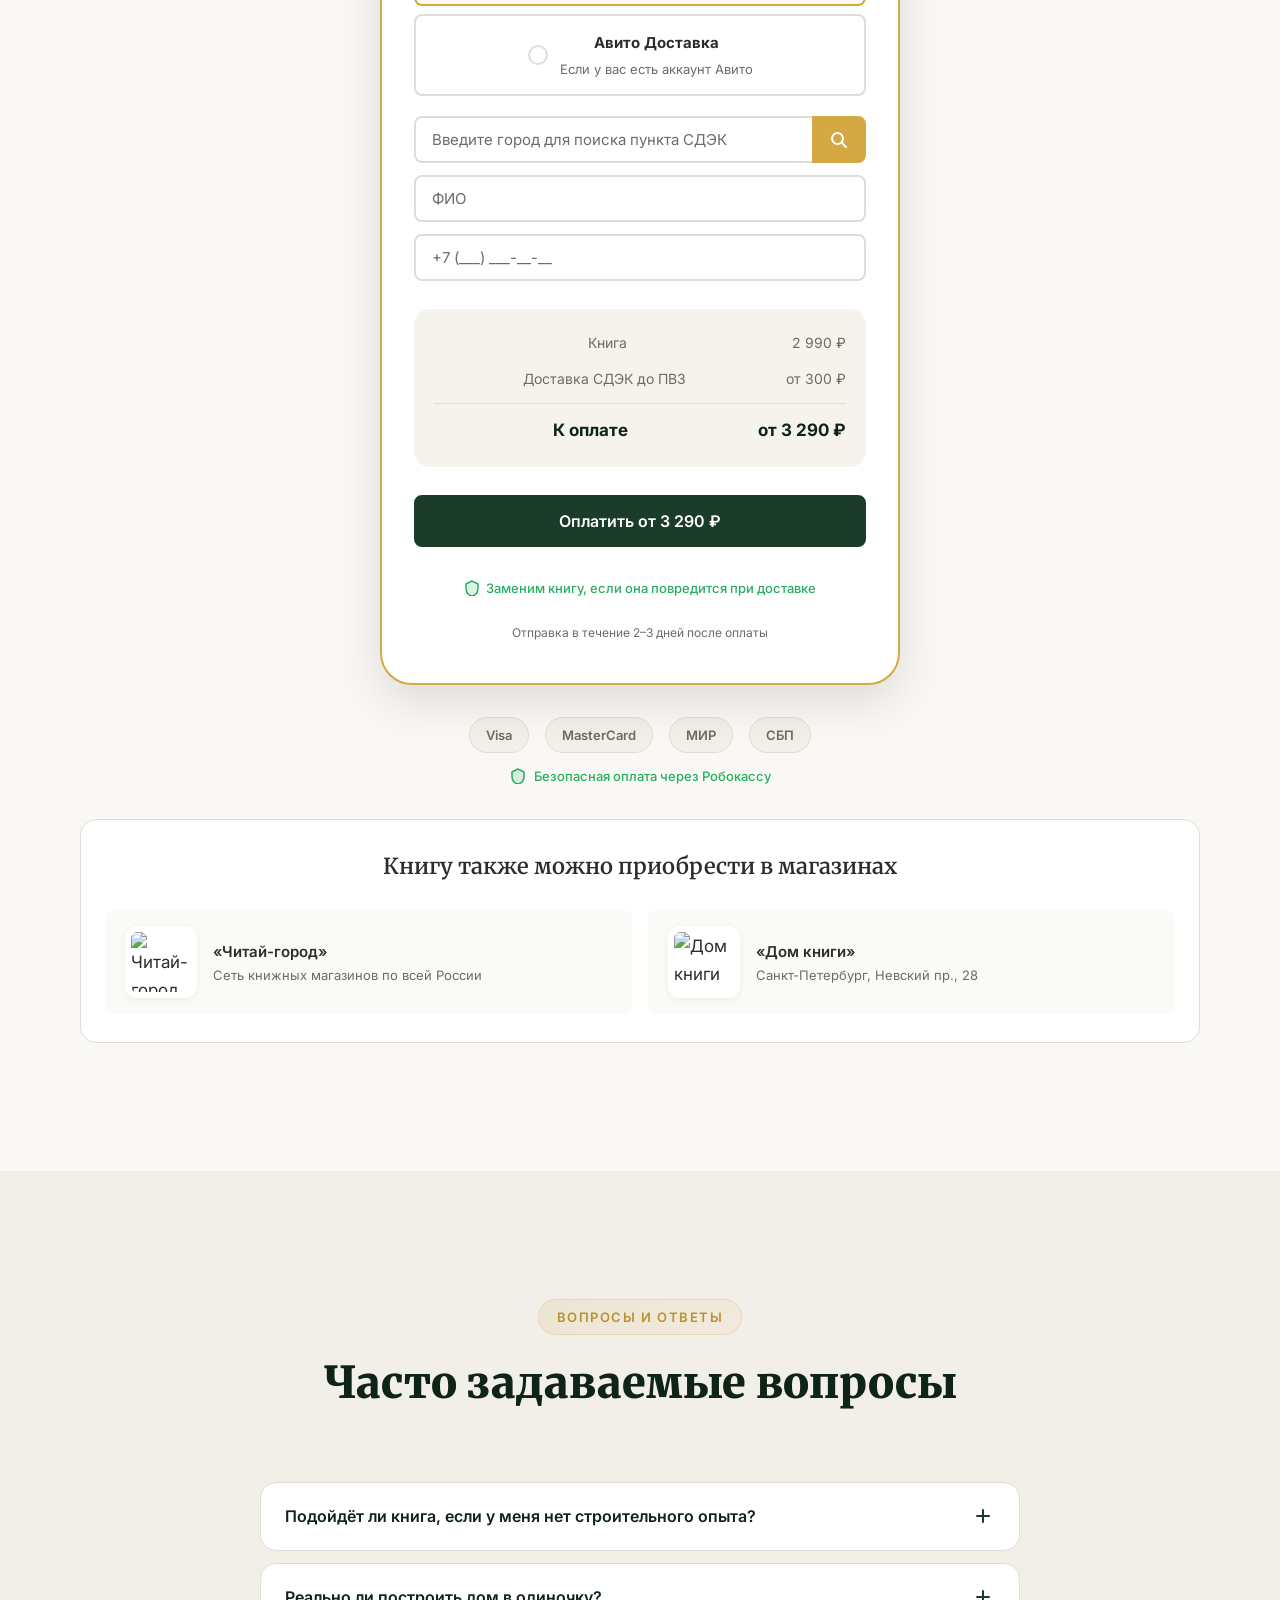
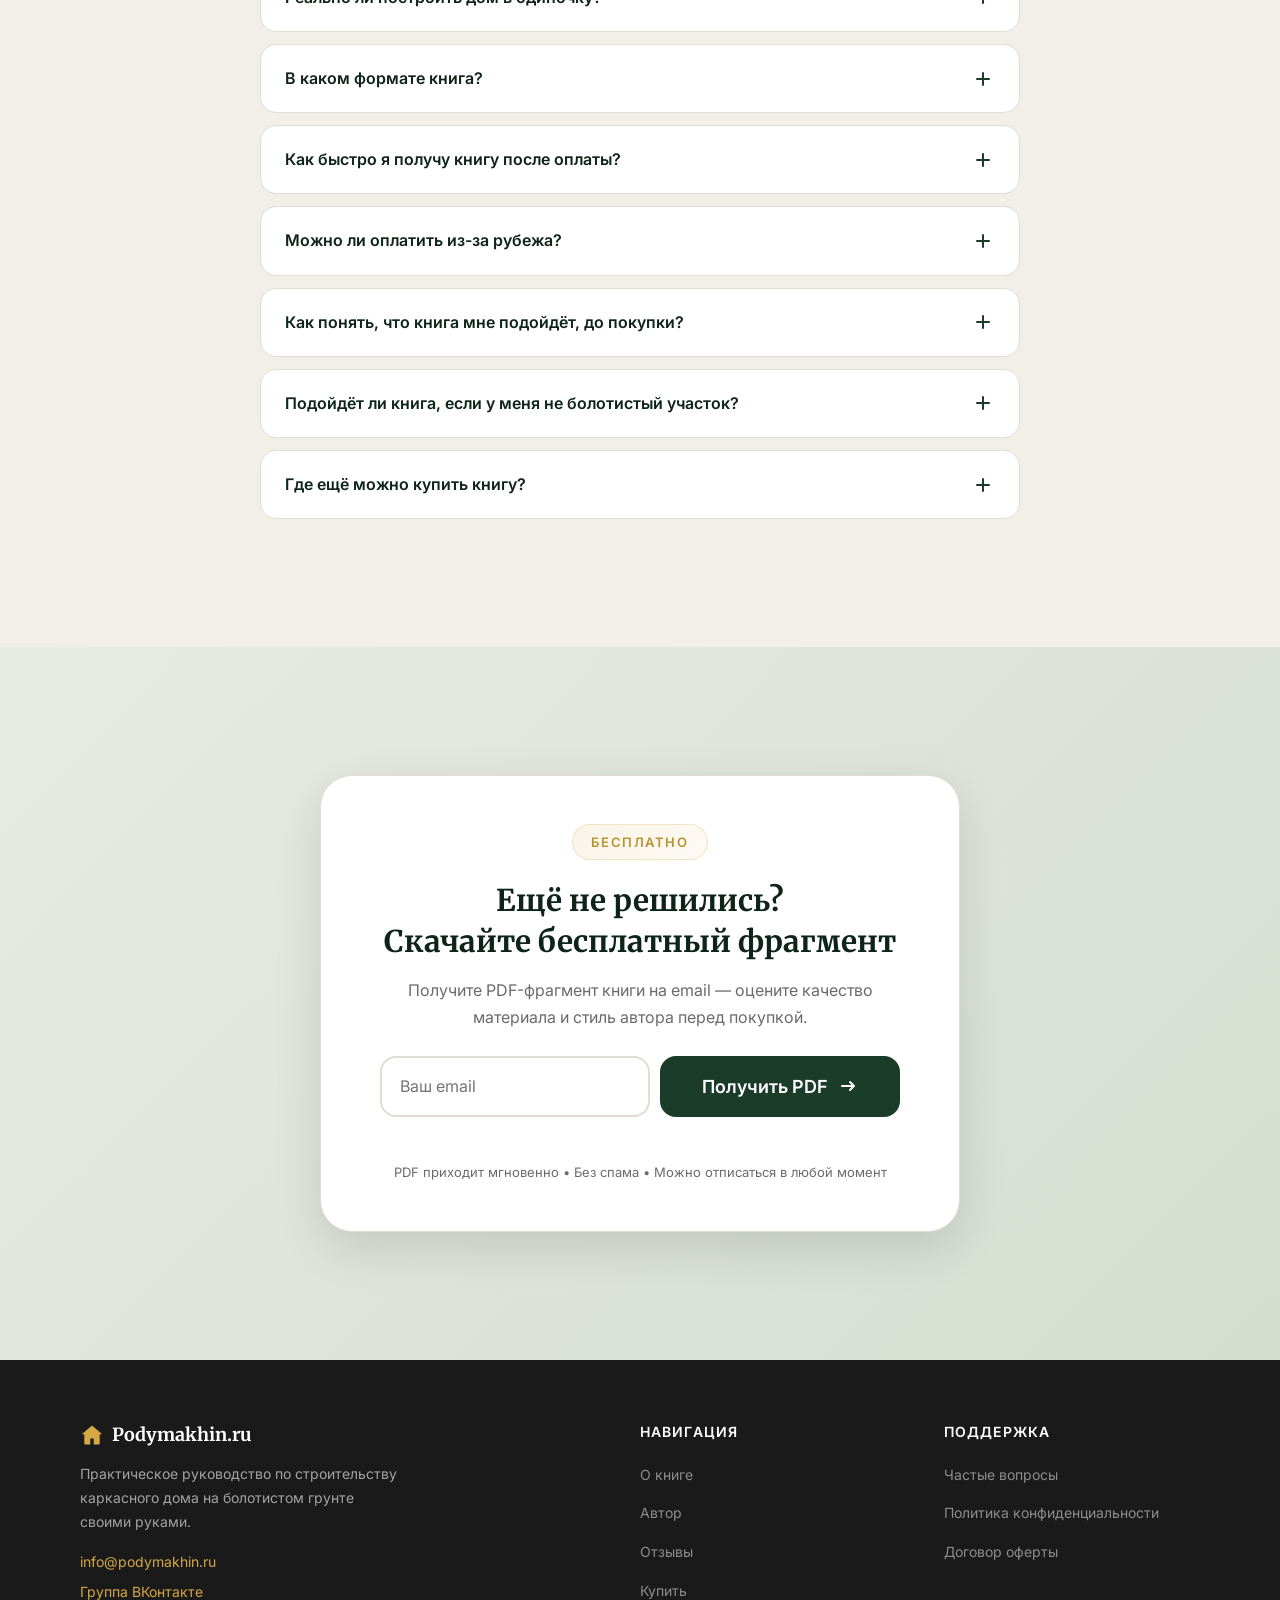
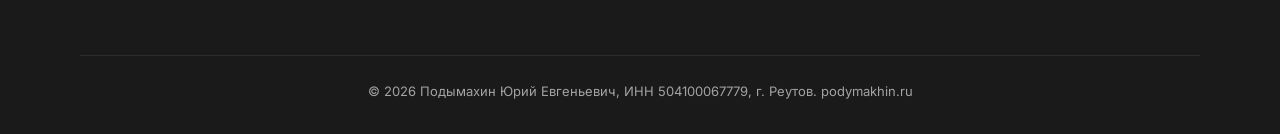
==== commit 3fe8a870: "Remove manual email-ordering pitch from checkout and FAQ User can't reliably process manual orders b" ====
--- a/index.html
+++ b/index.html
@@ -888,11 +888,6 @@
                         <p class="order-form__note">Отправка в&nbsp;течение 2&ndash;3 дней после оплаты</p>
                     </form>
 
-                    <!-- Заказ по телефону -->
-                    <div class="order-phone">
-                        <p>Не&nbsp;хотите оплачивать онлайн? Напишите на&nbsp;<a href="mailto:info@podymakhin.ru">info@podymakhin.ru</a> &mdash; оформим заказ вручную.</p>
-                    </div>
-
                     <!-- Кнопка Авито (скрыта по умолчанию) -->
                     <div class="order-avito" id="orderAvito" style="display:none;">
                         <p class="order-avito__text">Вы&nbsp;будете перенаправлены на&nbsp;страницу книги на&nbsp;Авито, где сможете оформить заказ через Авито&nbsp;Доставку.</p>
@@ -1010,11 +1005,11 @@
                 </details>
                 <details class="faq__item">
                     <summary class="faq__question">
-                        Не хочу оплачивать онлайн. Есть другие способы?
+                        Где ещё можно купить книгу?
                         <span class="faq__icon" aria-hidden="true"></span>
                     </summary>
                     <div class="faq__answer">
-                        <p>Да. Напишите на&nbsp;info@podymakhin.ru &mdash; оформим заказ вручную. Также книгу можно купить в&nbsp;магазинах &laquo;Читай-город&raquo; и&nbsp;&laquo;Дом книги&raquo; (Санкт-Петербург).</p>
+                        <p>Помимо заказа на&nbsp;сайте, книгу можно купить через Авито&nbsp;Доставку, а&nbsp;также в&nbsp;магазинах &laquo;Читай-город&raquo; и&nbsp;&laquo;Дом книги&raquo; (Санкт-Петербург, Невский&nbsp;пр., 28).</p>
                     </div>
                 </details>
             </div>
--- a/styles.css
+++ b/styles.css
@@ -436,8 +436,6 @@
 .order-form__input::placeholder{color:var(--c-text-light)}
 select.order-form__input{appearance:none;background-image:url("data:image/svg+xml,%3Csvg width='12' height='8' viewBox='0 0 12 8' fill='none' xmlns='http://www.w3.org/2000/svg'%3E%3Cpath d='M1 1l5 5 5-5' stroke='%236b6b6b' stroke-width='2' stroke-linecap='round'/%3E%3C/svg%3E");background-repeat:no-repeat;background-position:right 16px center}
 .order-guarantee{display:flex;align-items:center;justify-content:center;gap:6px;font-size:13px;color:#27ae60;font-weight:500;margin-top:10px;padding:8px 0}
-.order-phone{text-align:center;margin-top:16px;padding-top:16px;border-top:1px solid var(--c-border);font-size:13px;color:var(--c-text-light);line-height:1.6}
-.order-phone a{color:var(--c-primary);font-weight:600;text-decoration:underline}
 .order-form__note{font-size:12px;color:var(--c-text-light);text-align:center;margin-top:4px}
 .order-form__error{display:none;font-size:12px;color:var(--c-danger);margin-top:4px;line-height:1.3}
 .order-form__error.visible{display:block}
